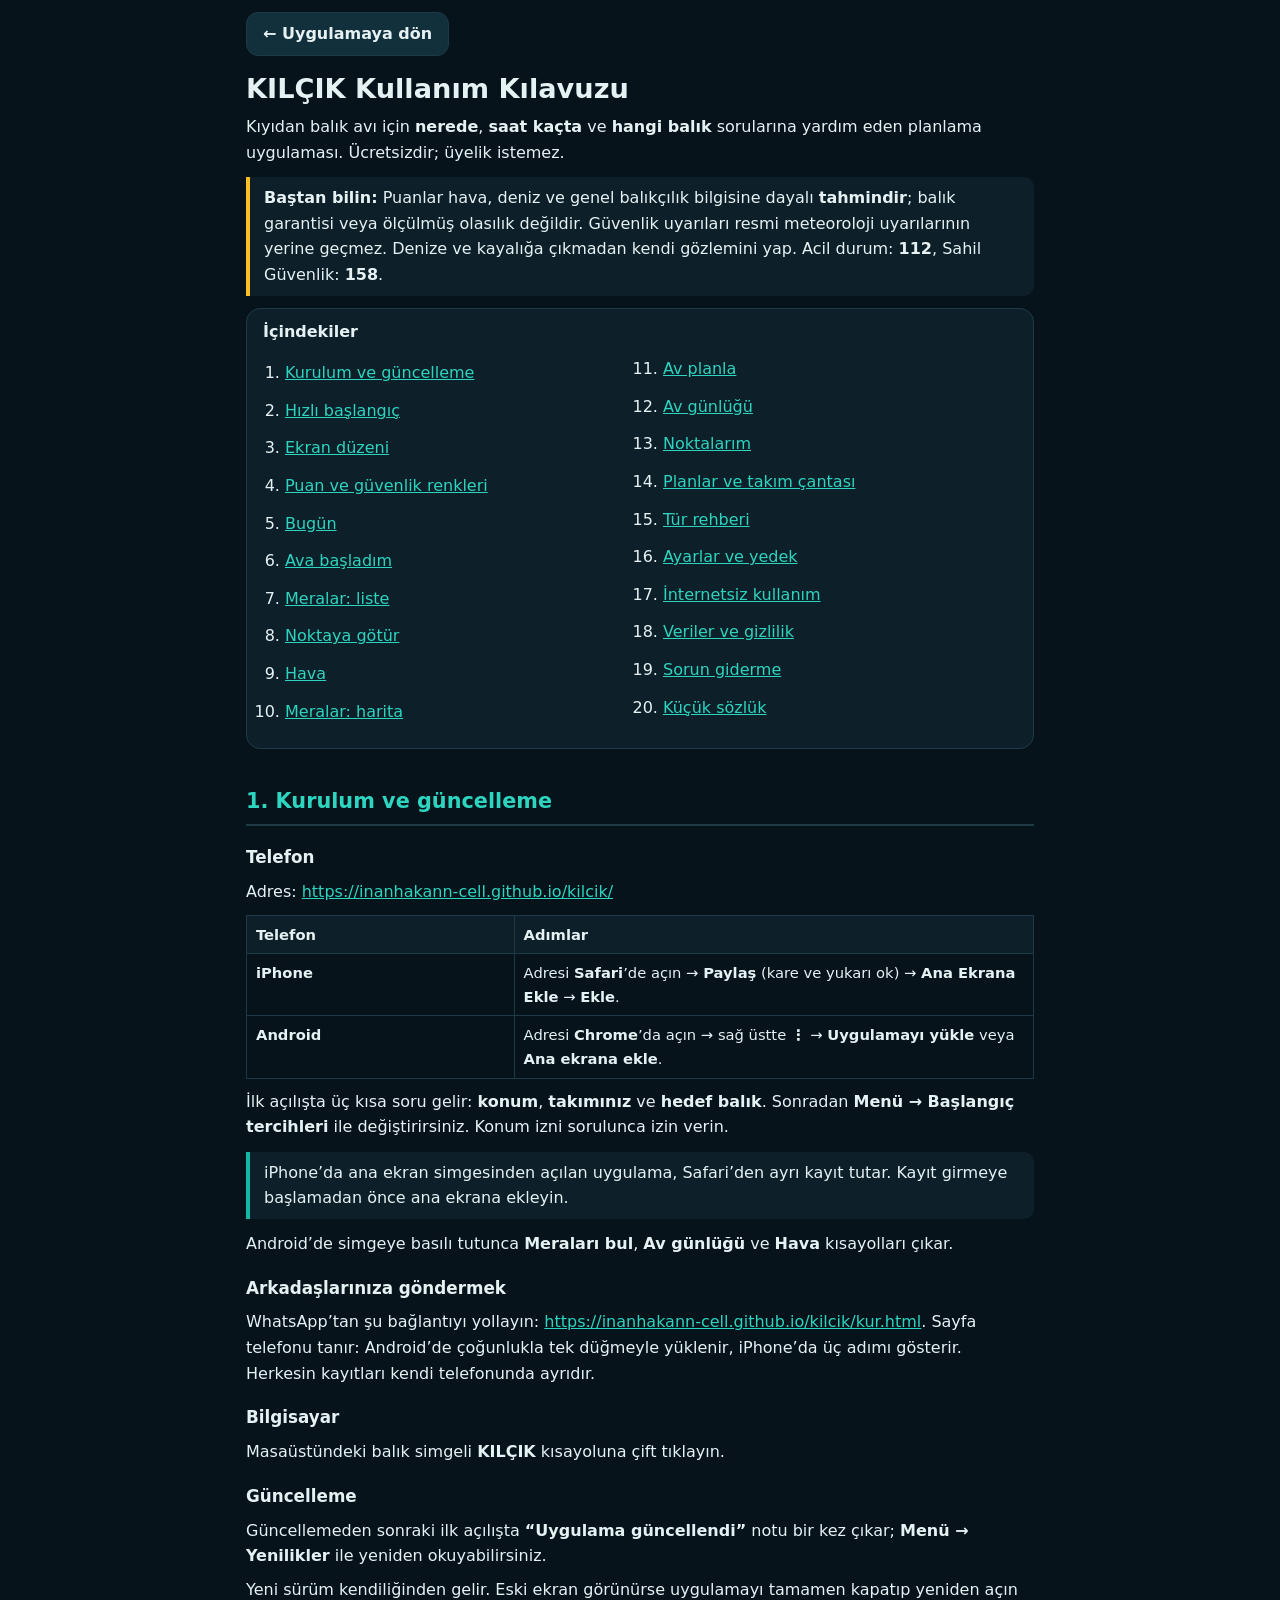
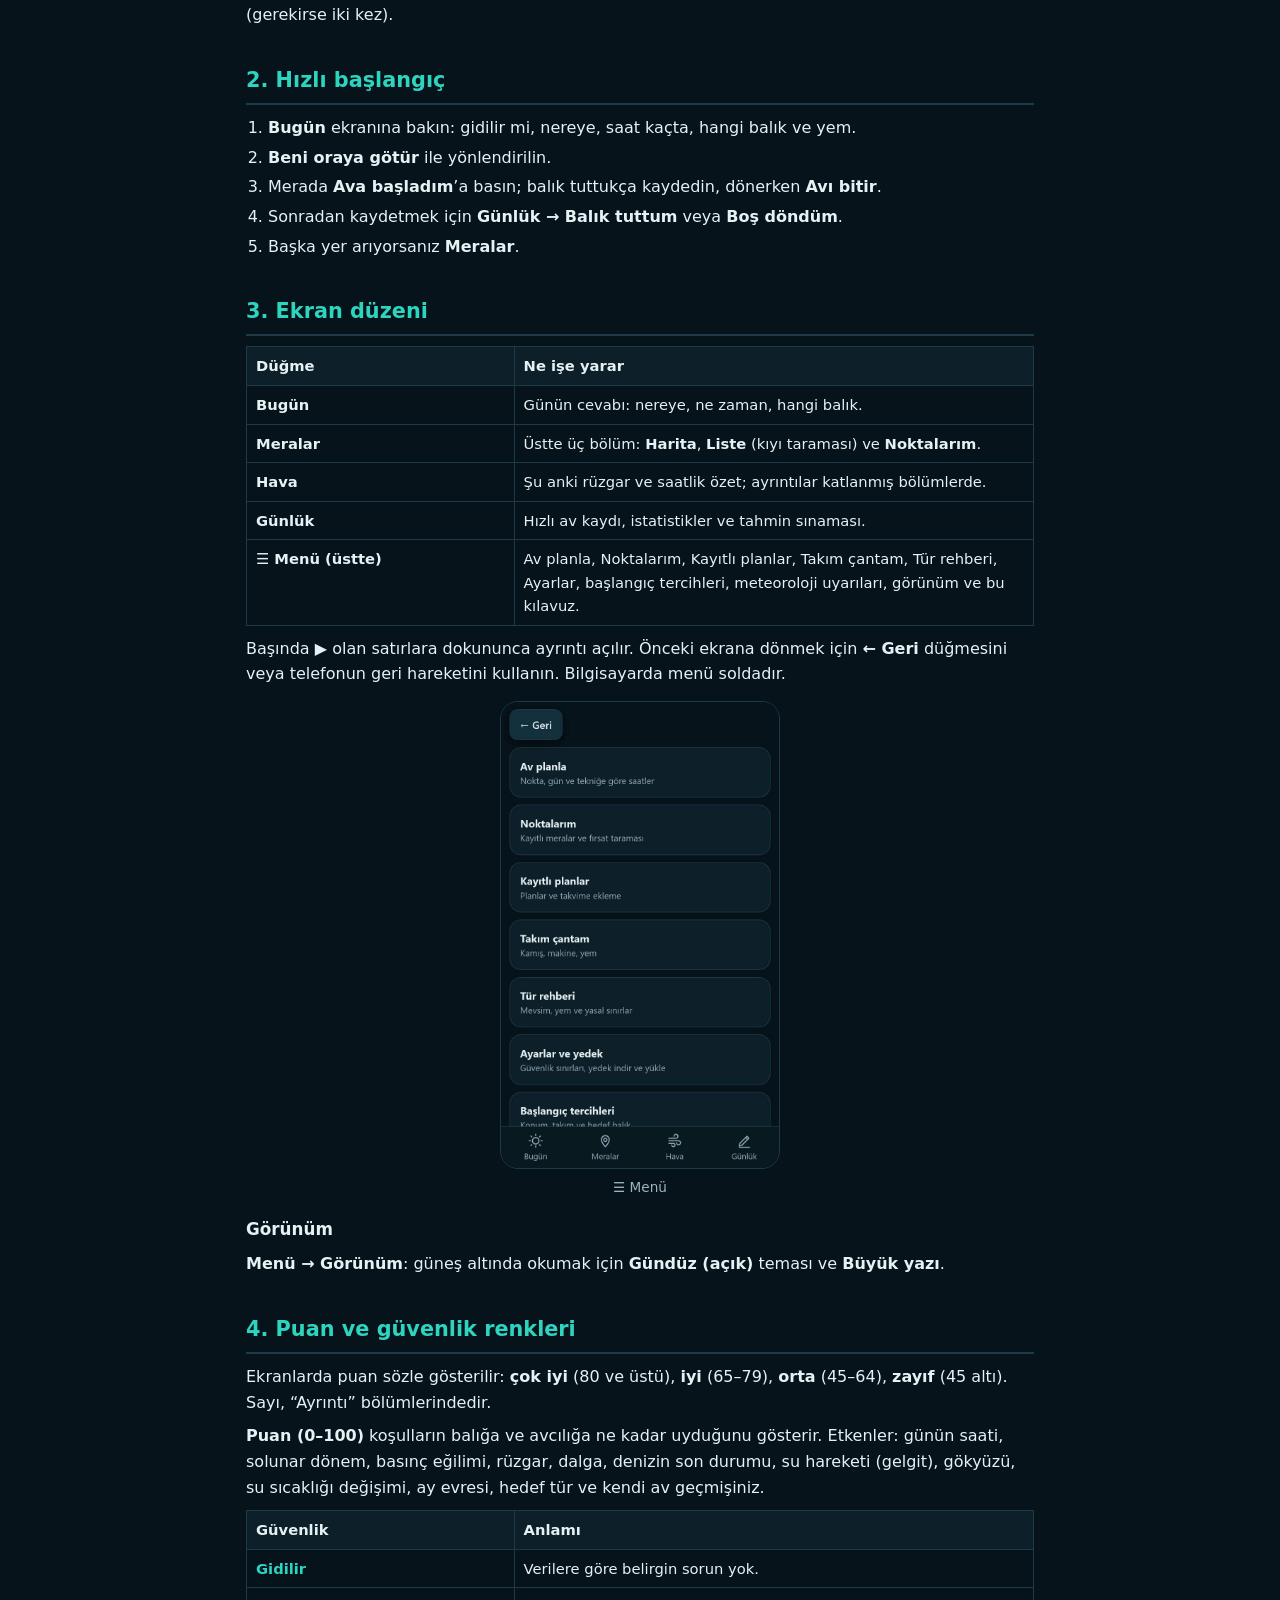
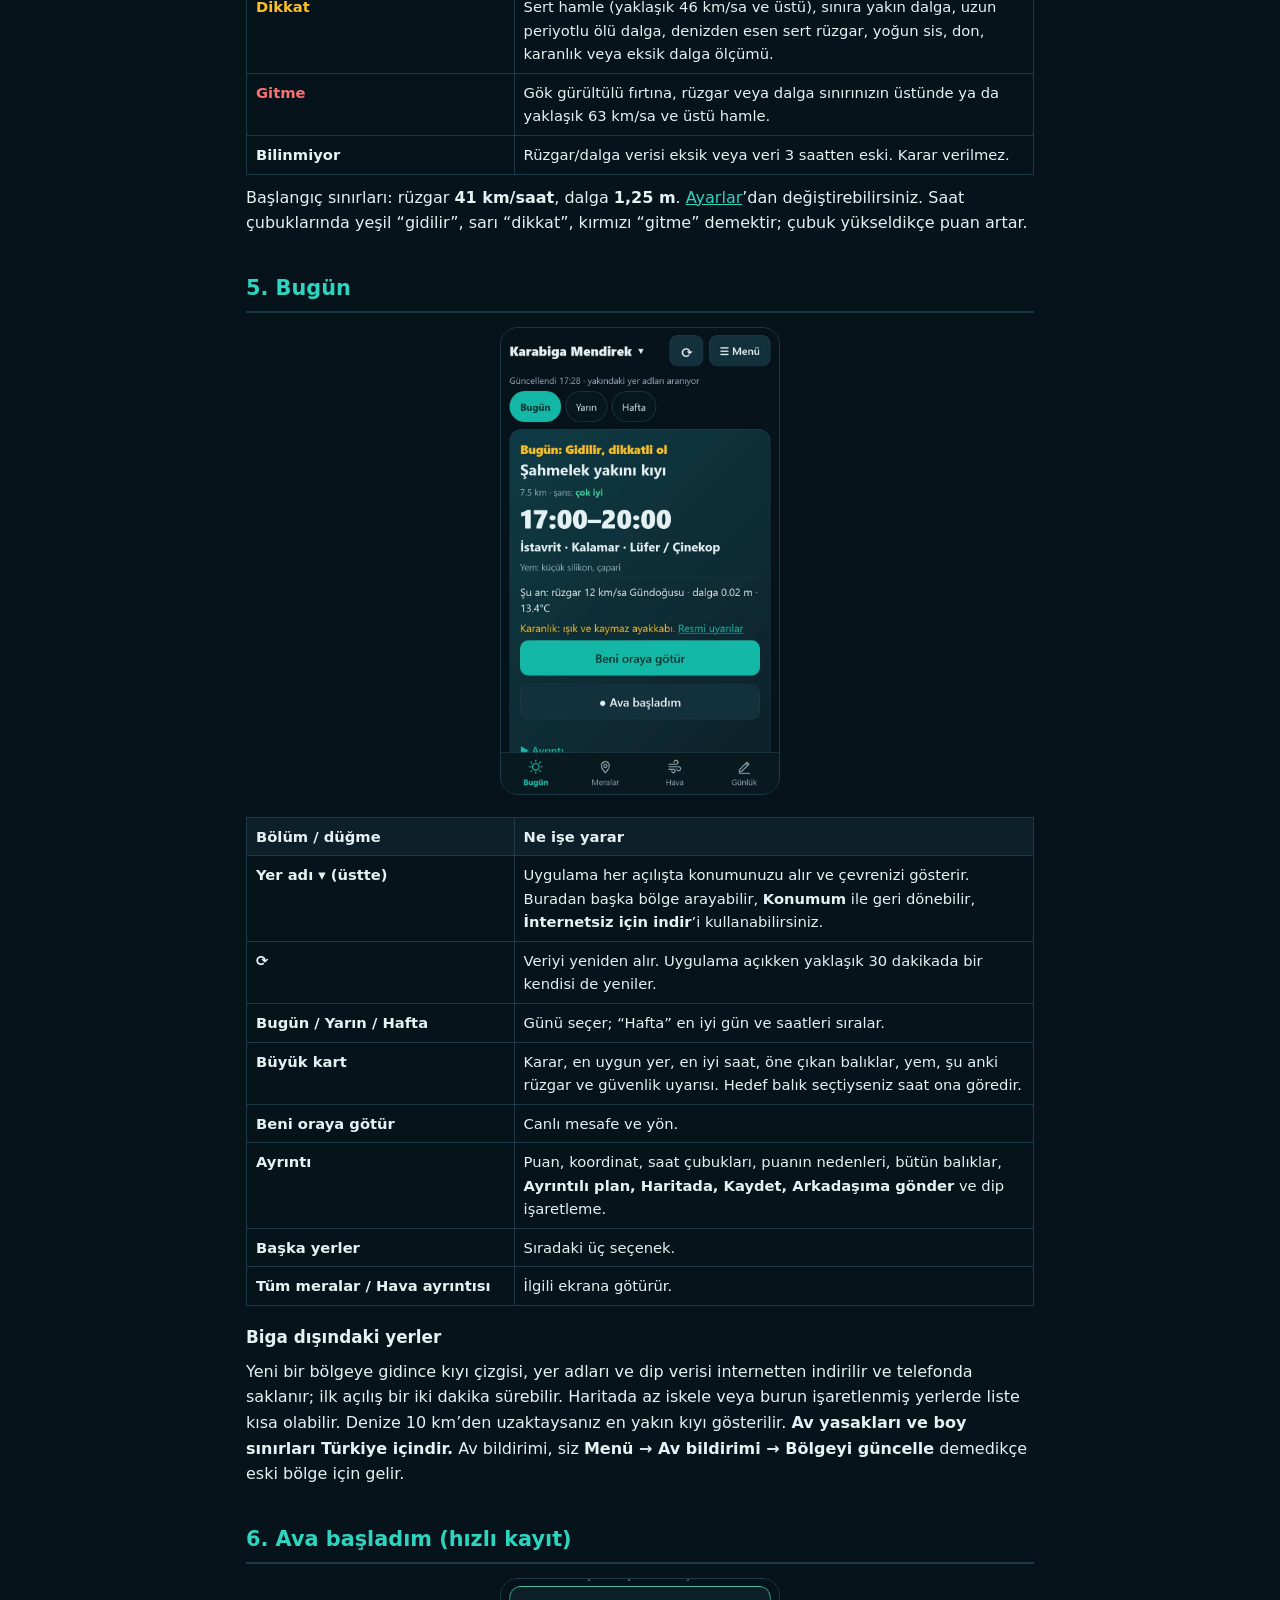
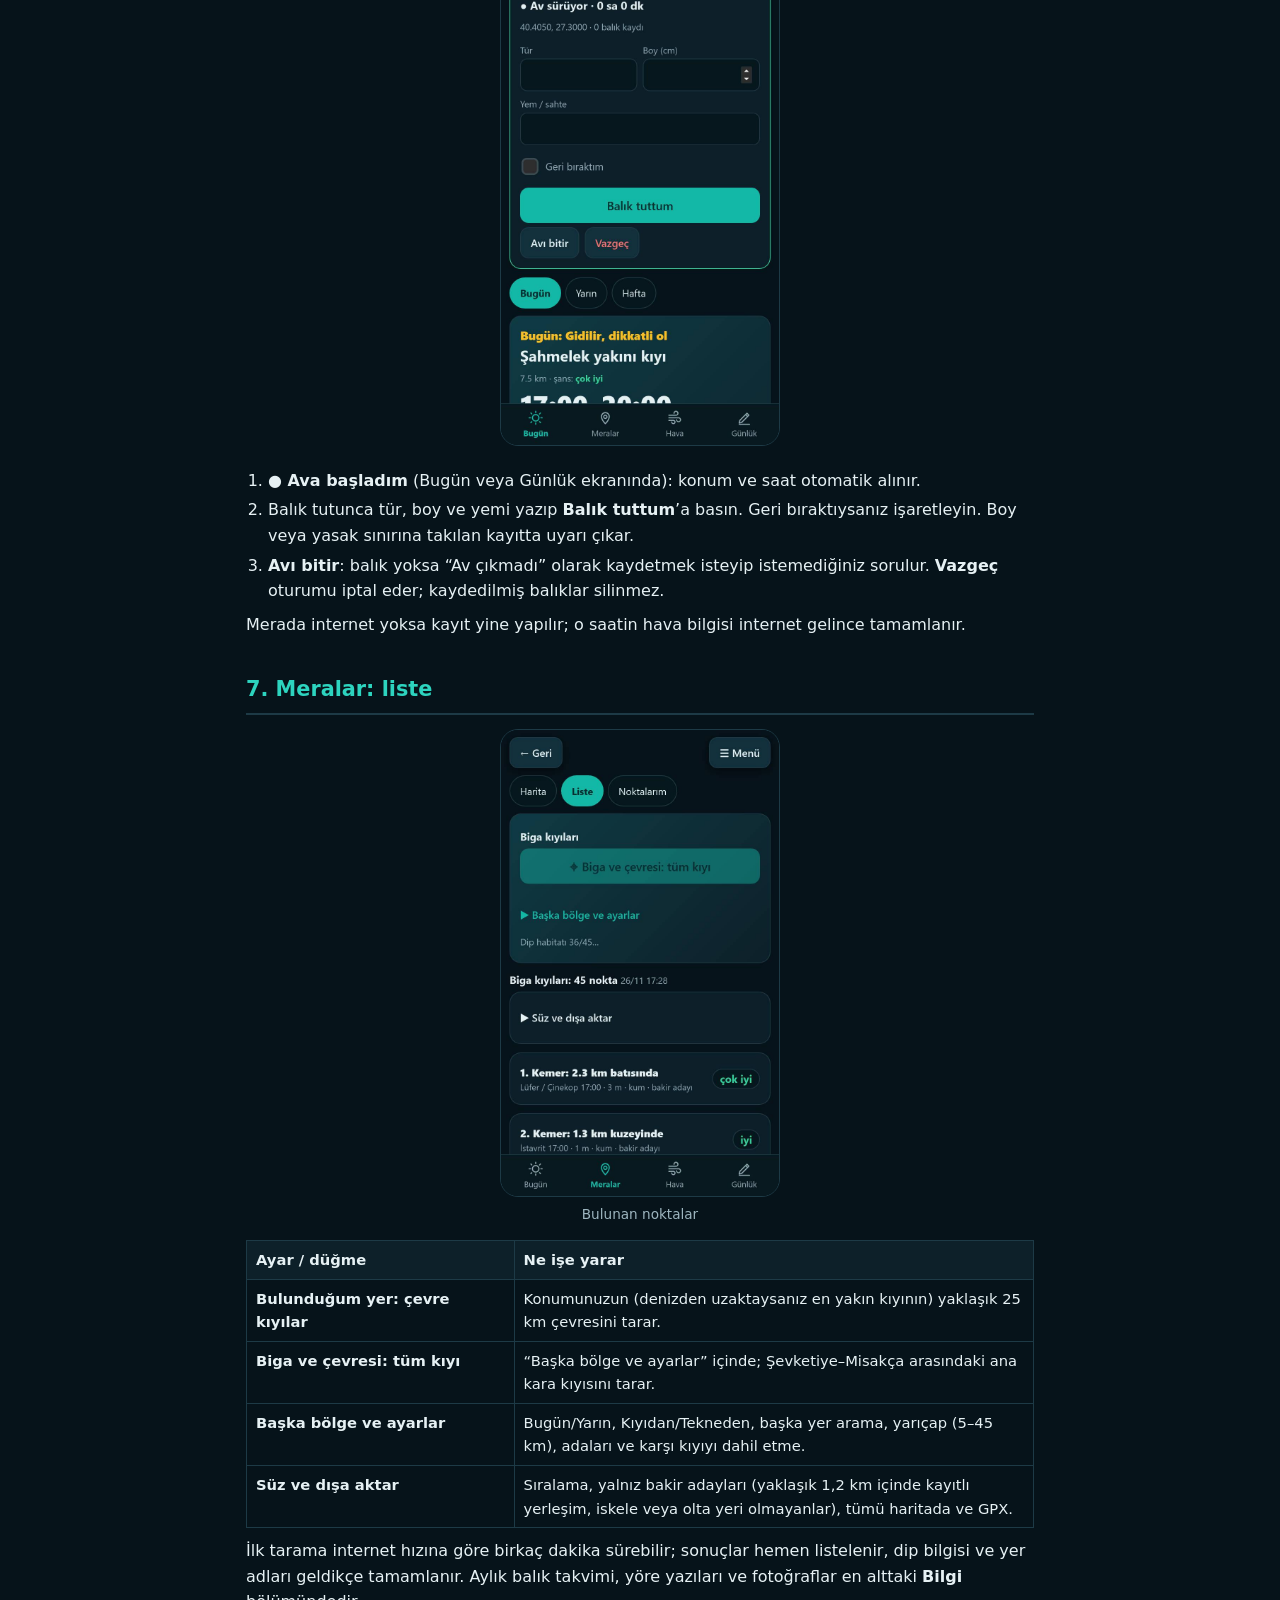
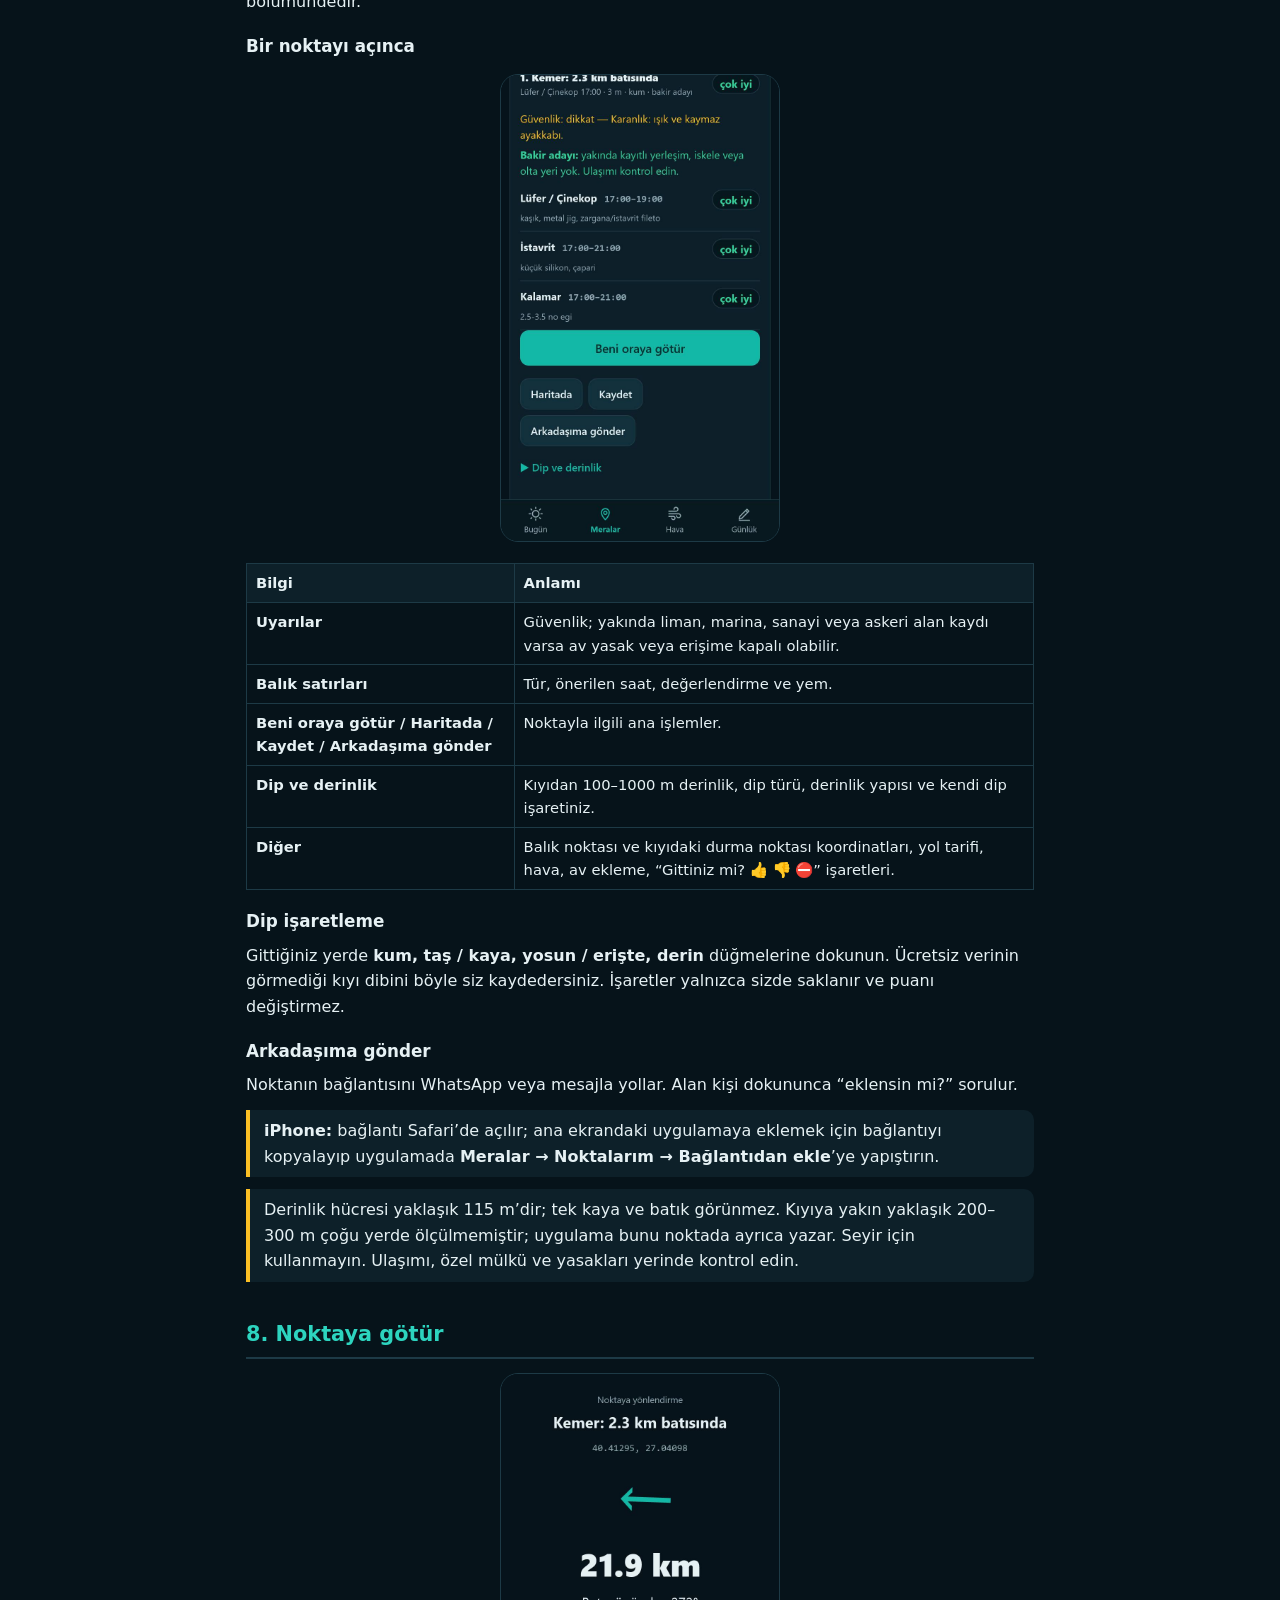
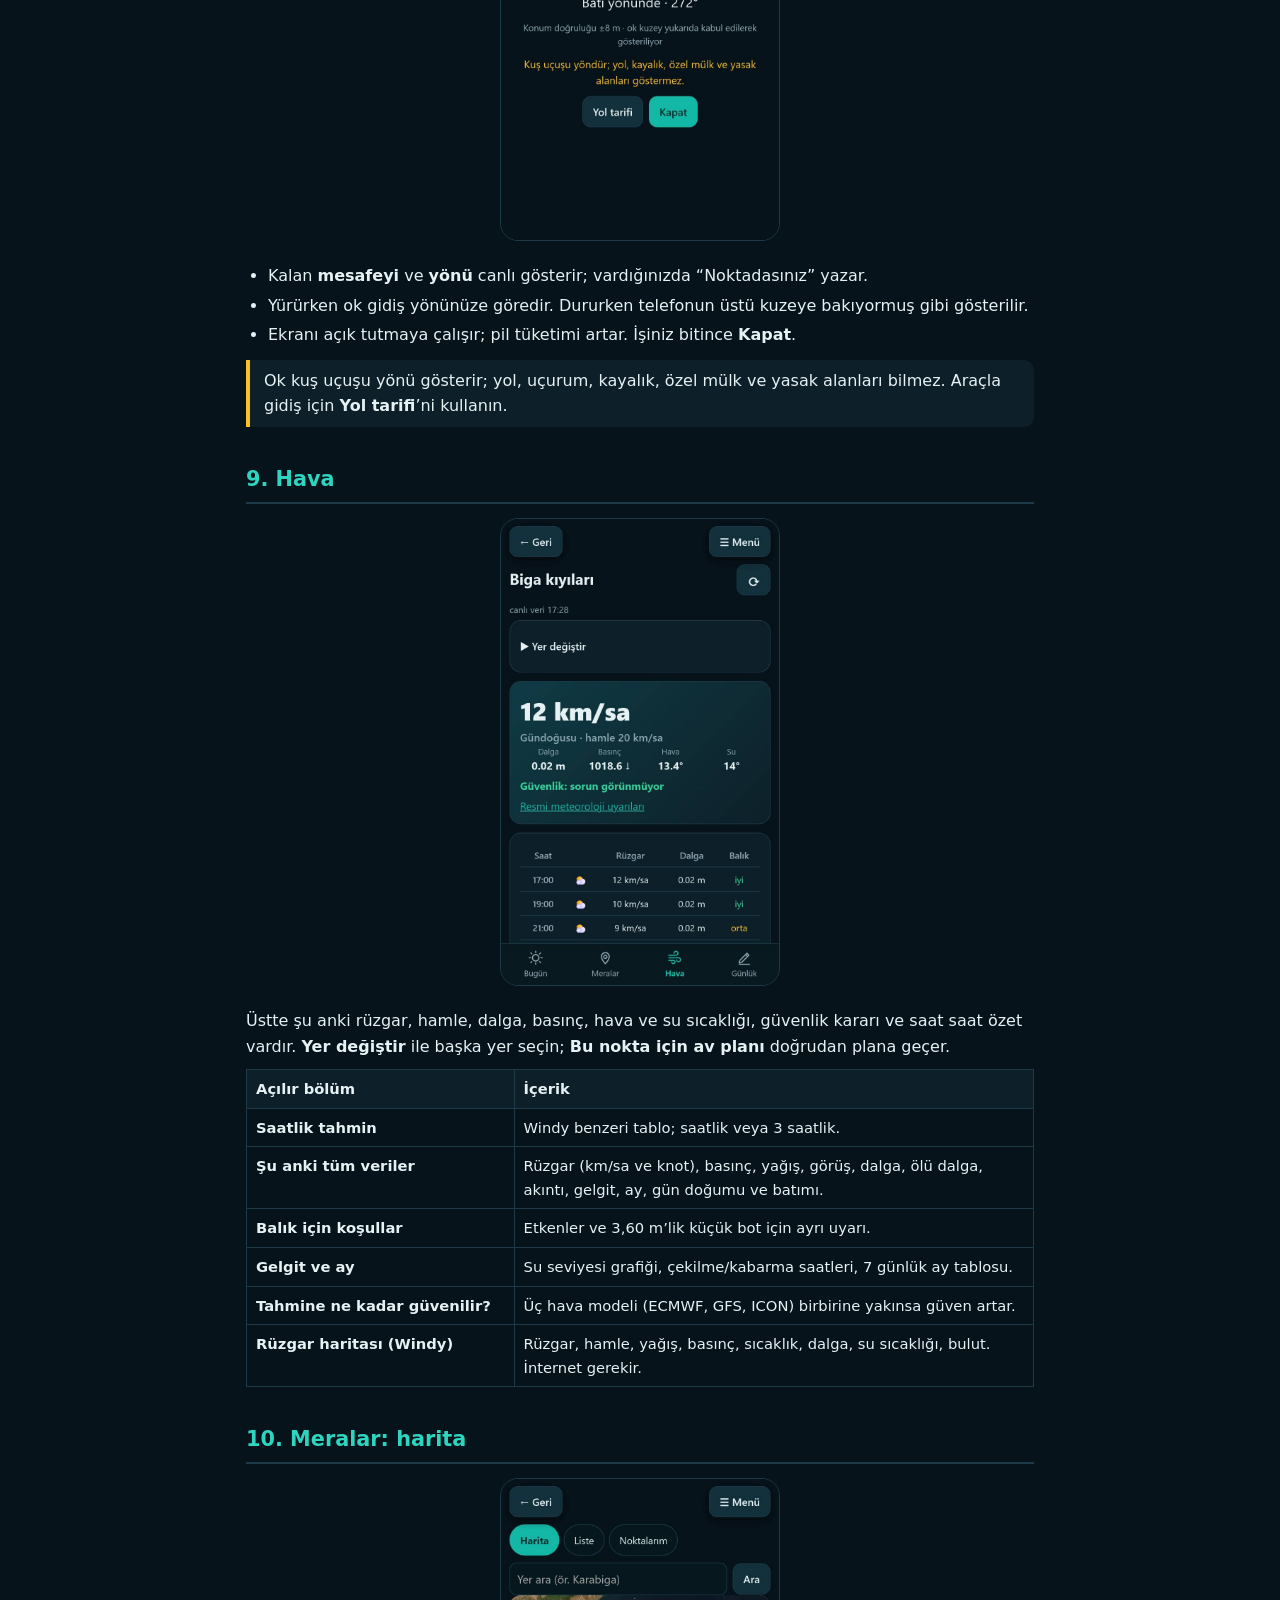
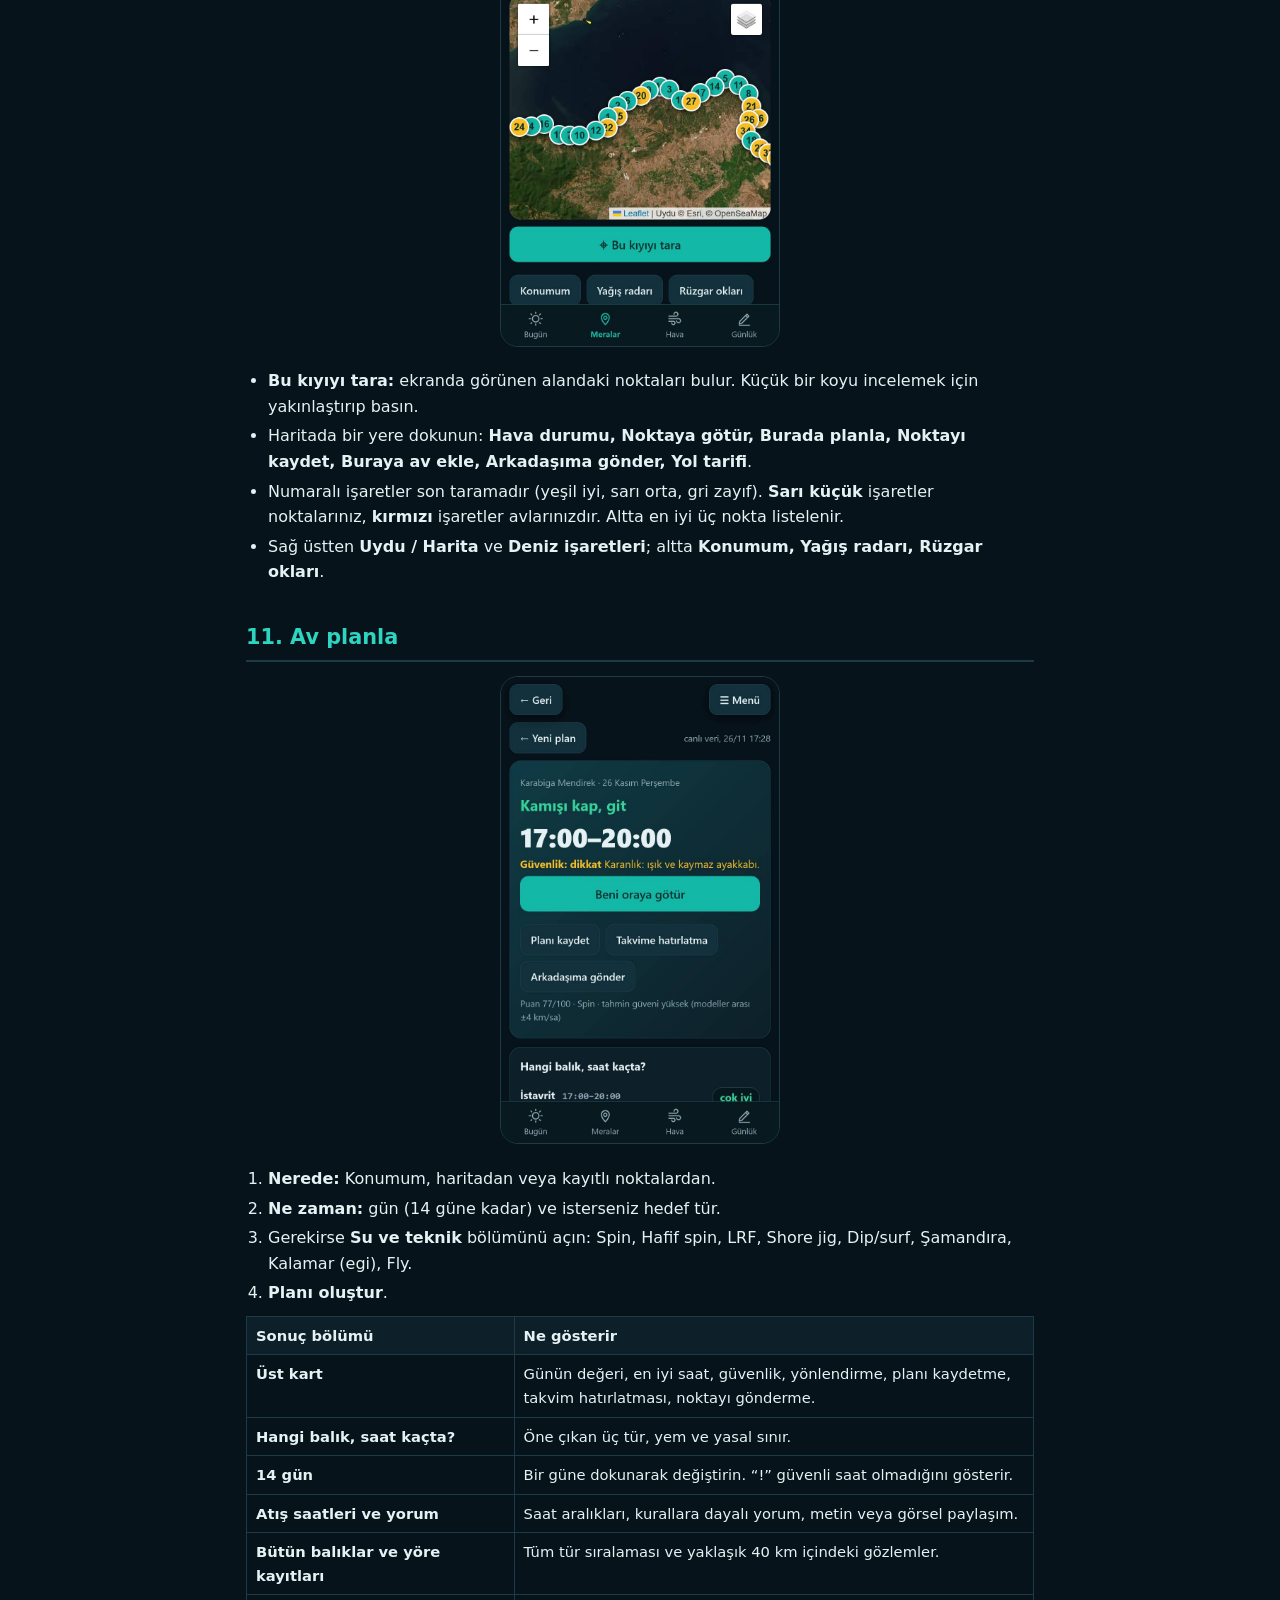
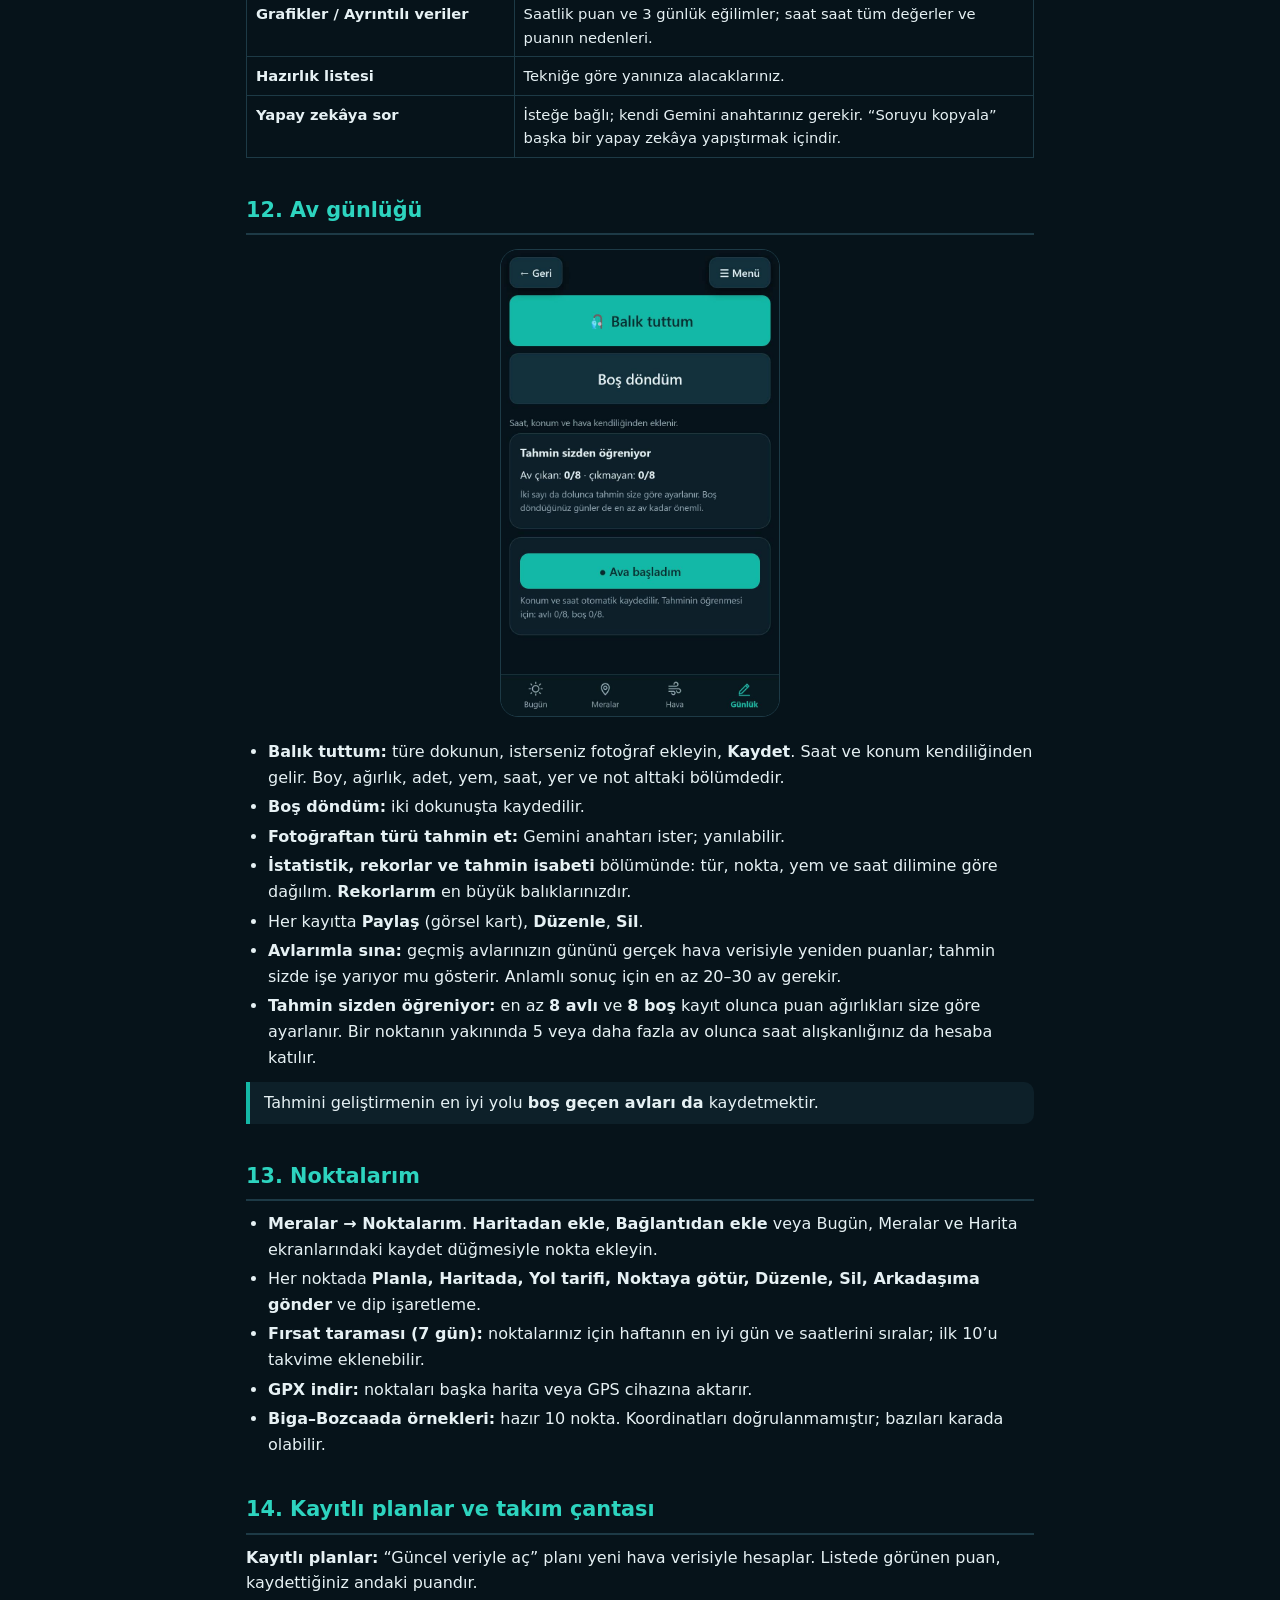
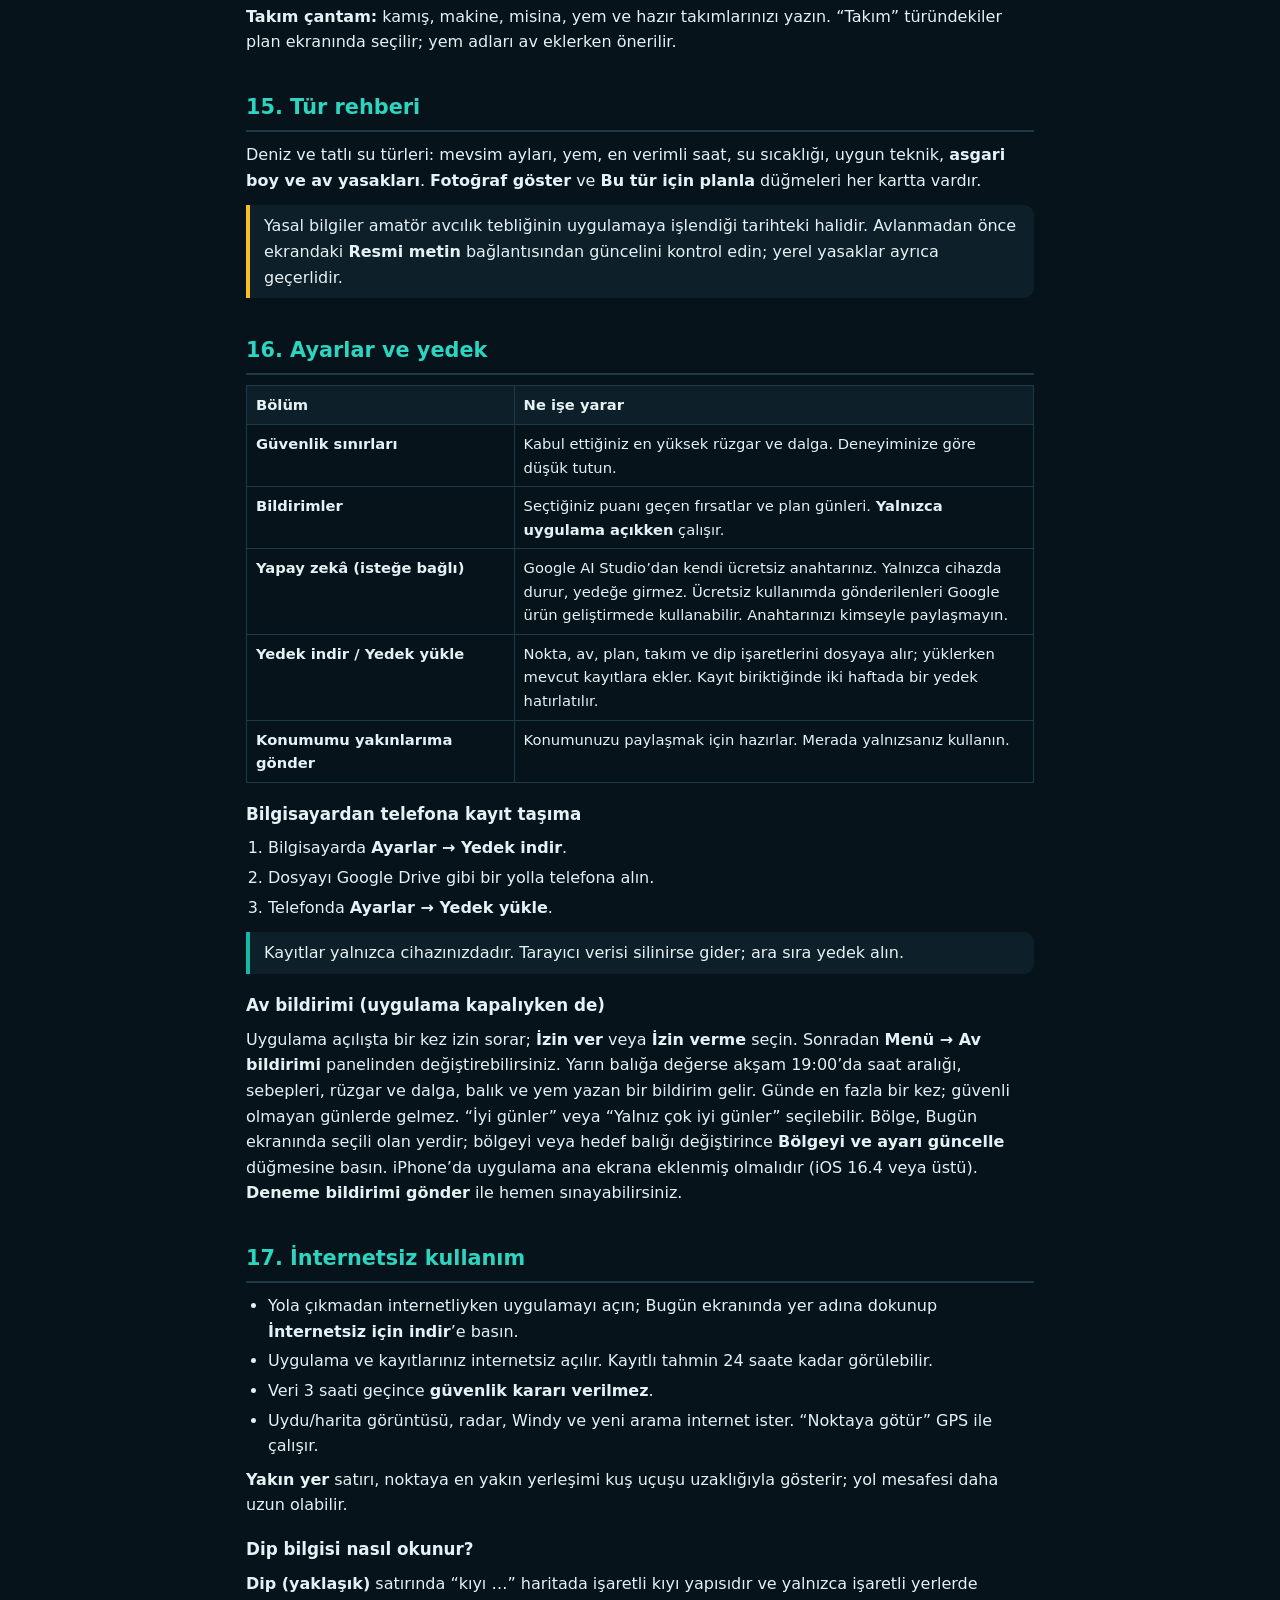
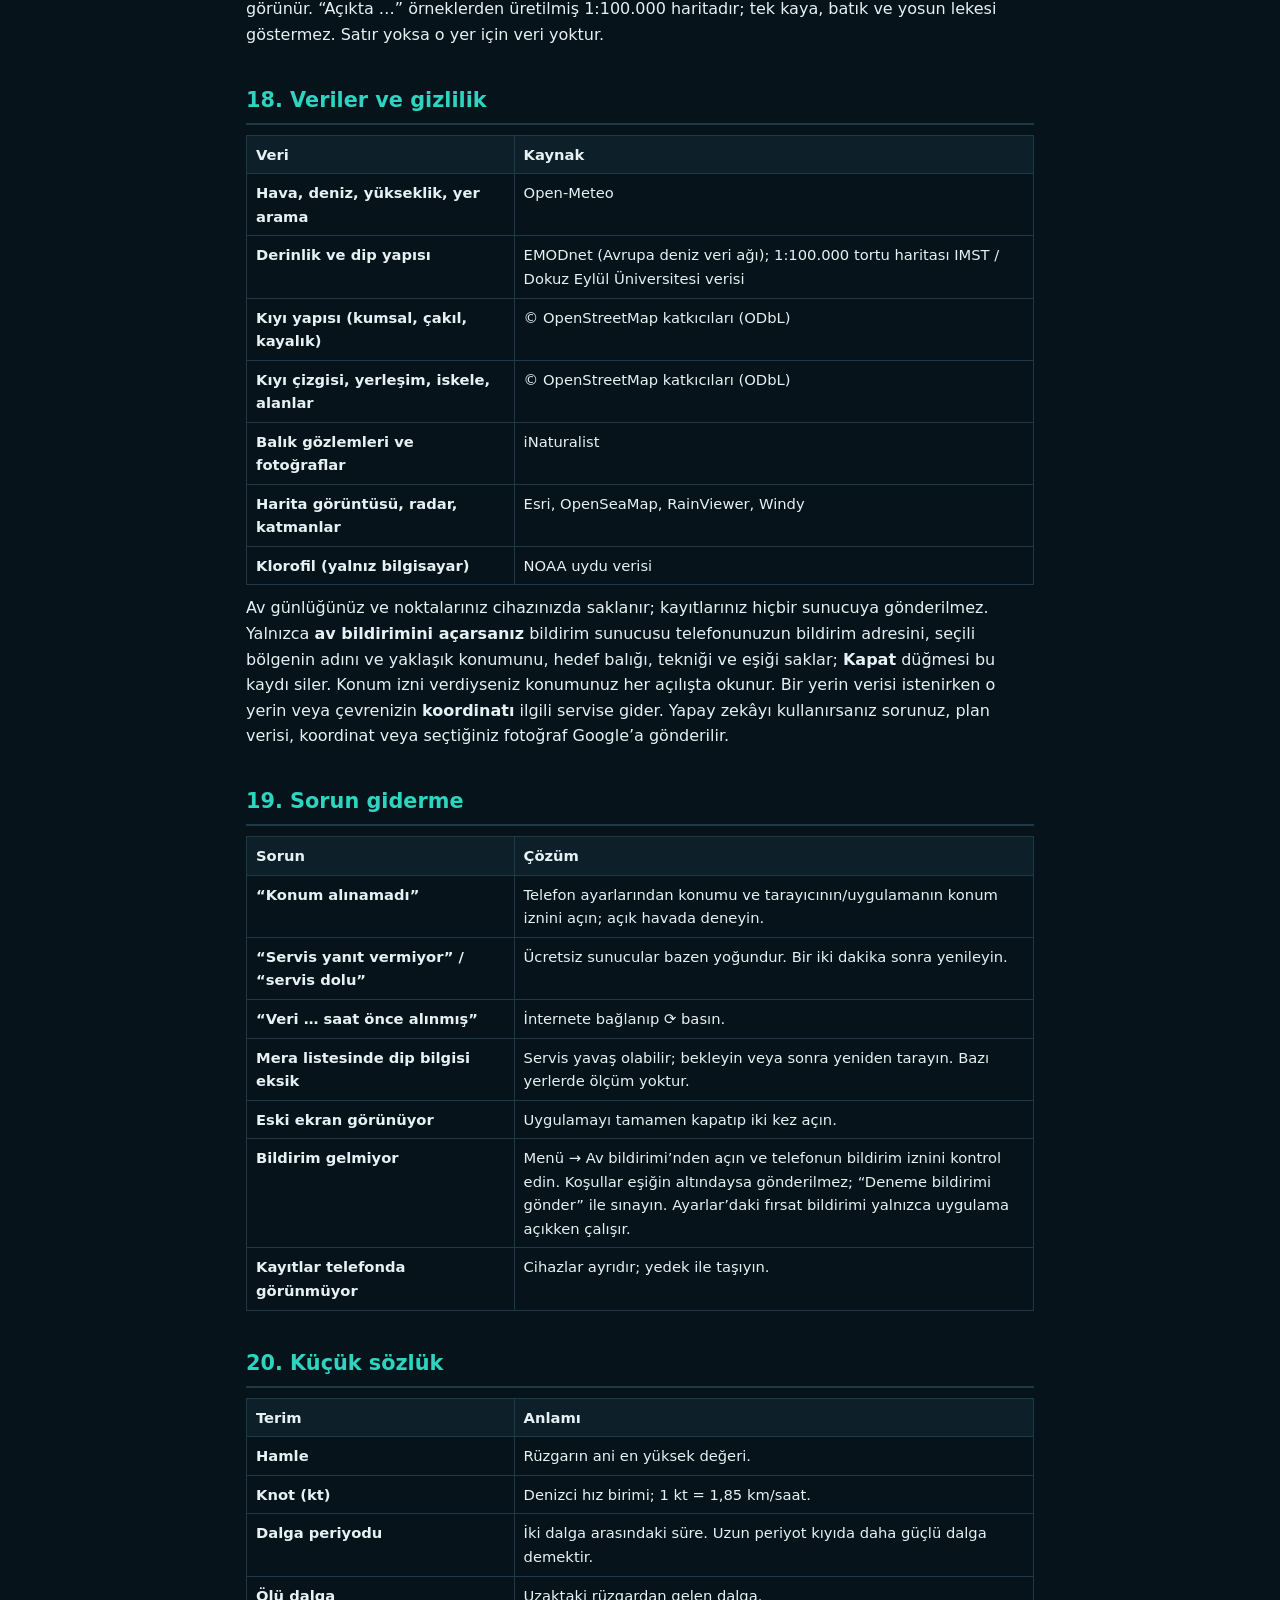
==== kilavuz.html @ 352c1552 "Yayin guncellemesi" ====
<!DOCTYPE html>
<html lang="tr">
<head>
<meta charset="UTF-8">
<meta name="viewport" content="width=device-width, initial-scale=1, viewport-fit=cover">
<meta name="theme-color" content="#06131a">
<meta name="format-detection" content="telephone=no">
<title>KILÇIK Kullanım Kılavuzu</title>
<style>
:root{--bg:#06131a;--card:#0d2029;--line:#1d3a46;--text:#e6f1f4;--mute:#9db5bf;--accent:#14b8a6;--head:#2dd4bf}
*{box-sizing:border-box}
body{margin:0;background:var(--bg);color:var(--text);font:16px/1.6 system-ui,-apple-system,"Segoe UI",Roboto,sans-serif;overflow-wrap:break-word}
main{max-width:820px;margin:0 auto;padding:calc(12px + env(safe-area-inset-top)) 16px calc(40px + env(safe-area-inset-bottom))}
a{color:var(--head)}
h1{font-size:1.7rem;line-height:1.25;margin:16px 0 4px}h2{font-size:1.3rem;color:var(--head);border-bottom:2px solid var(--line);padding-bottom:6px;margin:36px 0 10px}h3{font-size:1.05rem;margin:18px 0 4px}
p{margin:8px 0}ul,ol{padding-left:22px;margin:8px 0}li{margin:4px 0}
.back{display:inline-flex;align-items:center;min-height:44px;padding:6px 16px;border-radius:12px;background:#12303b;border:1px solid var(--line);color:var(--text);text-decoration:none;font-weight:600}
nav.toc{background:var(--card);border:1px solid var(--line);border-radius:14px;padding:10px 16px}nav.toc ol{columns:2 220px;column-gap:24px}nav.toc a{display:inline-block;padding:4px 0}
table{width:100%;border-collapse:collapse;margin:10px 0;font-size:.92rem}th,td{border:1px solid var(--line);padding:7px 9px;text-align:left;vertical-align:top}th{background:var(--card)}
td:first-child{font-weight:600;width:34%}
.note{border-left:4px solid #fbbf24;background:var(--card);border-radius:0 10px 10px 0;padding:8px 14px;margin:12px 0}
.tip{border-left:4px solid var(--accent);background:var(--card);border-radius:0 10px 10px 0;padding:8px 14px;margin:12px 0}
figure{margin:14px auto;text-align:center}figure img{width:100%;max-width:280px;height:auto;border:1px solid var(--line);border-radius:18px}figcaption{color:var(--mute);font-size:.85rem}
.pair{display:flex;gap:14px;flex-wrap:wrap;justify-content:center}.pair figure{flex:0 1 280px;margin:8px 0}
.go{color:#2dd4bf;font-weight:700}.care{color:#fbbf24;font-weight:700}.stop{color:#f87171;font-weight:700}
@page{size:A4;margin:14mm 14mm 16mm}
@media print{
:root{--bg:#fff;--card:#f1f6f8;--line:#c9d8de;--text:#12252d;--mute:#4b636d;--head:#0f766e}
body{font-size:10.5pt;line-height:1.5;-webkit-print-color-adjust:exact;print-color-adjust:exact}
main{max-width:none;padding:0}.back{display:none}
h2{margin-top:20px}h2,h3{break-after:avoid}table tr,figure,.note,.tip,li{break-inside:avoid}
figure img{max-width:56mm}.pair figure{flex:0 1 56mm}
.go{color:#0f766e}.care{color:#b45309}.stop{color:#b91c1c}
}
</style>
</head>
<body>
<main>
<a class="back" href="./">← Uygulamaya dön</a>
<h1>KILÇIK Kullanım Kılavuzu</h1>
<p>Kıyıdan balık avı için <b>nerede</b>, <b>saat kaçta</b> ve <b>hangi balık</b> sorularına yardım eden planlama uygulaması. Ücretsizdir; üyelik istemez.</p>
<div class="note"><b>Baştan bilin:</b> Puanlar hava, deniz ve genel balıkçılık bilgisine dayalı <b>tahmindir</b>; balık garantisi veya ölçülmüş olasılık değildir. Güvenlik uyarıları resmi meteoroloji uyarılarının yerine geçmez. Denize ve kayalığa çıkmadan kendi gözlemini yap. Acil durum: <b>112</b>, Sahil Güvenlik: <b>158</b>.</div>

<nav class="toc" aria-label="İçindekiler"><b>İçindekiler</b><ol>
<li><a href="#kurulum">Kurulum ve güncelleme</a></li>
<li><a href="#hizli">Hızlı başlangıç</a></li>
<li><a href="#duzen">Ekran düzeni</a></li>
<li><a href="#puan">Puan ve güvenlik renkleri</a></li>
<li><a href="#bugun">Bugün</a></li>
<li><a href="#seans">Ava başladım</a></li>
<li><a href="#meralar">Meralar: liste</a></li>
<li><a href="#gotur">Noktaya götür</a></li>
<li><a href="#hava">Hava</a></li>
<li><a href="#harita">Meralar: harita</a></li>
<li><a href="#plan">Av planla</a></li>
<li><a href="#gunluk">Av günlüğü</a></li>
<li><a href="#noktalar">Noktalarım</a></li>
<li><a href="#planlar">Planlar ve takım çantası</a></li>
<li><a href="#turler">Tür rehberi</a></li>
<li><a href="#ayarlar">Ayarlar ve yedek</a></li>
<li><a href="#internetsiz">İnternetsiz kullanım</a></li>
<li><a href="#gizlilik">Veriler ve gizlilik</a></li>
<li><a href="#sorun">Sorun giderme</a></li>
<li><a href="#sozluk">Küçük sözlük</a></li>
</ol></nav>

<h2 id="kurulum">1. Kurulum ve güncelleme</h2>
<h3>Telefon</h3>
<p>Adres: <a href="https://inanhakann-cell.github.io/kilcik/">https://inanhakann-cell.github.io/kilcik/</a></p>
<table><tr><th>Telefon</th><th>Adımlar</th></tr>
<tr><td>iPhone</td><td>Adresi <b>Safari</b>’de açın → <b>Paylaş</b> (kare ve yukarı ok) → <b>Ana Ekrana Ekle</b> → <b>Ekle</b>.</td></tr>
<tr><td>Android</td><td>Adresi <b>Chrome</b>’da açın → sağ üstte <b>⋮</b> → <b>Uygulamayı yükle</b> veya <b>Ana ekrana ekle</b>.</td></tr></table>
<p>İlk açılışta üç kısa soru gelir: <b>konum</b>, <b>takımınız</b> ve <b>hedef balık</b>. Sonradan <b>Menü → Başlangıç tercihleri</b> ile değiştirirsiniz. Konum izni sorulunca izin verin.</p>
<div class="tip">iPhone’da ana ekran simgesinden açılan uygulama, Safari’den ayrı kayıt tutar. Kayıt girmeye başlamadan önce ana ekrana ekleyin.</div>
<p>Android’de simgeye basılı tutunca <b>Meraları bul</b>, <b>Av günlüğü</b> ve <b>Hava</b> kısayolları çıkar.</p>
<h3>Arkadaşlarınıza göndermek</h3>
<p>WhatsApp’tan şu bağlantıyı yollayın: <a href="https://inanhakann-cell.github.io/kilcik/kur.html">https://inanhakann-cell.github.io/kilcik/kur.html</a>. Sayfa telefonu tanır: Android’de çoğunlukla tek düğmeyle yüklenir, iPhone’da üç adımı gösterir. Herkesin kayıtları kendi telefonunda ayrıdır.</p>
<h3>Bilgisayar</h3>
<p>Masaüstündeki balık simgeli <b>KILÇIK</b> kısayoluna çift tıklayın.</p>
<h3>Güncelleme</h3>
<p>Güncellemeden sonraki ilk açılışta <b>“Uygulama güncellendi”</b> notu bir kez çıkar; <b>Menü → Yenilikler</b> ile yeniden okuyabilirsiniz.</p>
<p>Yeni sürüm kendiliğinden gelir. Eski ekran görünürse uygulamayı tamamen kapatıp yeniden açın (gerekirse iki kez).</p>

<h2 id="hizli">2. Hızlı başlangıç</h2>
<ol>
<li><b>Bugün</b> ekranına bakın: gidilir mi, nereye, saat kaçta, hangi balık ve yem.</li>
<li><b>Beni oraya götür</b> ile yönlendirilin.</li>
<li>Merada <b>Ava başladım</b>’a basın; balık tuttukça kaydedin, dönerken <b>Avı bitir</b>.</li>
<li>Sonradan kaydetmek için <b>Günlük → Balık tuttum</b> veya <b>Boş döndüm</b>.</li>
<li>Başka yer arıyorsanız <b>Meralar</b>.</li>
</ol>

<h2 id="duzen">3. Ekran düzeni</h2>
<table><tr><th>Düğme</th><th>Ne işe yarar</th></tr>
<tr><td>Bugün</td><td>Günün cevabı: nereye, ne zaman, hangi balık.</td></tr>
<tr><td>Meralar</td><td>Üstte üç bölüm: <b>Harita</b>, <b>Liste</b> (kıyı taraması) ve <b>Noktalarım</b>.</td></tr>
<tr><td>Hava</td><td>Şu anki rüzgar ve saatlik özet; ayrıntılar katlanmış bölümlerde.</td></tr>
<tr><td>Günlük</td><td>Hızlı av kaydı, istatistikler ve tahmin sınaması.</td></tr>
<tr><td>☰ Menü (üstte)</td><td>Av planla, Noktalarım, Kayıtlı planlar, Takım çantam, Tür rehberi, Ayarlar, başlangıç tercihleri, meteoroloji uyarıları, görünüm ve bu kılavuz.</td></tr></table>
<p>Başında ▶ olan satırlara dokununca ayrıntı açılır. Önceki ekrana dönmek için <b>← Geri</b> düğmesini veya telefonun geri hareketini kullanın. Bilgisayarda menü soldadır.</p>
<figure><img src="kilavuz/daha.jpg" alt="Menü"><figcaption>☰ Menü</figcaption></figure>
<h3>Görünüm</h3>
<p><b>Menü → Görünüm</b>: güneş altında okumak için <b>Gündüz (açık)</b> teması ve <b>Büyük yazı</b>.</p>

<h2 id="puan">4. Puan ve güvenlik renkleri</h2>
<p>Ekranlarda puan sözle gösterilir: <b>çok iyi</b> (80 ve üstü), <b>iyi</b> (65–79), <b>orta</b> (45–64), <b>zayıf</b> (45 altı). Sayı, “Ayrıntı” bölümlerindedir.</p>
<p><b>Puan (0–100)</b> koşulların balığa ve avcılığa ne kadar uyduğunu gösterir. Etkenler: günün saati, solunar dönem, basınç eğilimi, rüzgar, dalga, denizin son durumu, su hareketi (gelgit), gökyüzü, su sıcaklığı değişimi, ay evresi, hedef tür ve kendi av geçmişiniz.</p>
<table><tr><th>Güvenlik</th><th>Anlamı</th></tr>
<tr><td><span class="go">Gidilir</span></td><td>Verilere göre belirgin sorun yok.</td></tr>
<tr><td><span class="care">Dikkat</span></td><td>Sert hamle (yaklaşık 46 km/sa ve üstü), sınıra yakın dalga, uzun periyotlu ölü dalga, denizden esen sert rüzgar, yoğun sis, don, karanlık veya eksik dalga ölçümü.</td></tr>
<tr><td><span class="stop">Gitme</span></td><td>Gök gürültülü fırtına, rüzgar veya dalga sınırınızın üstünde ya da yaklaşık 63 km/sa ve üstü hamle.</td></tr>
<tr><td>Bilinmiyor</td><td>Rüzgar/dalga verisi eksik veya veri 3 saatten eski. Karar verilmez.</td></tr></table>
<p>Başlangıç sınırları: rüzgar <b>41 km/saat</b>, dalga <b>1,25 m</b>. <a href="#ayarlar">Ayarlar</a>’dan değiştirebilirsiniz. Saat çubuklarında yeşil “gidilir”, sarı “dikkat”, kırmızı “gitme” demektir; çubuk yükseldikçe puan artar.</p>

<h2 id="bugun">5. Bugün</h2>
<figure><img src="kilavuz/bugun.jpg" alt="Bugün ekranı"></figure>
<table><tr><th>Bölüm / düğme</th><th>Ne işe yarar</th></tr>
<tr><td>Yer adı ▾ (üstte)</td><td>Uygulama her açılışta konumunuzu alır ve çevrenizi gösterir. Buradan başka bölge arayabilir, <b>Konumum</b> ile geri dönebilir, <b>İnternetsiz için indir</b>’i kullanabilirsiniz.</td></tr>
<tr><td>⟳</td><td>Veriyi yeniden alır. Uygulama açıkken yaklaşık 30 dakikada bir kendisi de yeniler.</td></tr>
<tr><td>Bugün / Yarın / Hafta</td><td>Günü seçer; “Hafta” en iyi gün ve saatleri sıralar.</td></tr>
<tr><td>Büyük kart</td><td>Karar, en uygun yer, en iyi saat, öne çıkan balıklar, yem, şu anki rüzgar ve güvenlik uyarısı. Hedef balık seçtiyseniz saat ona göredir.</td></tr>
<tr><td>Beni oraya götür</td><td>Canlı mesafe ve yön.</td></tr>
<tr><td>Ayrıntı</td><td>Puan, koordinat, saat çubukları, puanın nedenleri, bütün balıklar, <b>Ayrıntılı plan, Haritada, Kaydet, Arkadaşıma gönder</b> ve dip işaretleme.</td></tr>
<tr><td>Başka yerler</td><td>Sıradaki üç seçenek.</td></tr>
<tr><td>Tüm meralar / Hava ayrıntısı</td><td>İlgili ekrana götürür.</td></tr></table>

<h3>Biga dışındaki yerler</h3>
<p>Yeni bir bölgeye gidince kıyı çizgisi, yer adları ve dip verisi internetten indirilir ve telefonda saklanır; ilk açılış bir iki dakika sürebilir. Haritada az iskele veya burun işaretlenmiş yerlerde liste kısa olabilir. Denize 10 km’den uzaktaysanız en yakın kıyı gösterilir. <b>Av yasakları ve boy sınırları Türkiye içindir.</b> Av bildirimi, siz <b>Menü → Av bildirimi → Bölgeyi güncelle</b> demedikçe eski bölge için gelir.</p>

<h2 id="seans">6. Ava başladım (hızlı kayıt)</h2>
<figure><img src="kilavuz/seans.jpg" alt="Av sürerken balık kayıt formu"></figure>
<ol>
<li><b>● Ava başladım</b> (Bugün veya Günlük ekranında): konum ve saat otomatik alınır.</li>
<li>Balık tutunca tür, boy ve yemi yazıp <b>Balık tuttum</b>’a basın. Geri bıraktıysanız işaretleyin. Boy veya yasak sınırına takılan kayıtta uyarı çıkar.</li>
<li><b>Avı bitir</b>: balık yoksa “Av çıkmadı” olarak kaydetmek isteyip istemediğiniz sorulur. <b>Vazgeç</b> oturumu iptal eder; kaydedilmiş balıklar silinmez.</li>
</ol>
<p>Merada internet yoksa kayıt yine yapılır; o saatin hava bilgisi internet gelince tamamlanır.</p>

<h2 id="meralar">7. Meralar: liste</h2>
<figure><img src="kilavuz/liste.jpg" alt="Bulunan mera listesi"><figcaption>Bulunan noktalar</figcaption></figure>
<table><tr><th>Ayar / düğme</th><th>Ne işe yarar</th></tr>
<tr><td>Bulunduğum yer: çevre kıyılar</td><td>Konumunuzun (denizden uzaktaysanız en yakın kıyının) yaklaşık 25 km çevresini tarar.</td></tr>
<tr><td>Biga ve çevresi: tüm kıyı</td><td>“Başka bölge ve ayarlar” içinde; Şevketiye–Misakça arasındaki ana kara kıyısını tarar.</td></tr>
<tr><td>Başka bölge ve ayarlar</td><td>Bugün/Yarın, Kıyıdan/Tekneden, başka yer arama, yarıçap (5–45 km), adaları ve karşı kıyıyı dahil etme.</td></tr>
<tr><td>Süz ve dışa aktar</td><td>Sıralama, yalnız bakir adayları (yaklaşık 1,2 km içinde kayıtlı yerleşim, iskele veya olta yeri olmayanlar), tümü haritada ve GPX.</td></tr></table>
<p>İlk tarama internet hızına göre birkaç dakika sürebilir; sonuçlar hemen listelenir, dip bilgisi ve yer adları geldikçe tamamlanır. Aylık balık takvimi, yöre yazıları ve fotoğraflar en alttaki <b>Bilgi</b> bölümündedir.</p>
<h3>Bir noktayı açınca</h3>
<figure><img src="kilavuz/mera.jpg" alt="Mera ayrıntısı"></figure>
<table><tr><th>Bilgi</th><th>Anlamı</th></tr>
<tr><td>Uyarılar</td><td>Güvenlik; yakında liman, marina, sanayi veya askeri alan kaydı varsa av yasak veya erişime kapalı olabilir.</td></tr>
<tr><td>Balık satırları</td><td>Tür, önerilen saat, değerlendirme ve yem.</td></tr>
<tr><td>Beni oraya götür / Haritada / Kaydet / Arkadaşıma gönder</td><td>Noktayla ilgili ana işlemler.</td></tr>
<tr><td>Dip ve derinlik</td><td>Kıyıdan 100–1000 m derinlik, dip türü, derinlik yapısı ve kendi dip işaretiniz.</td></tr>
<tr><td>Diğer</td><td>Balık noktası ve kıyıdaki durma noktası koordinatları, yol tarifi, hava, av ekleme, “Gittiniz mi? 👍 👎 ⛔” işaretleri.</td></tr></table>
<h3>Dip işaretleme</h3>
<p>Gittiğiniz yerde <b>kum, taş / kaya, yosun / erişte, derin</b> düğmelerine dokunun. Ücretsiz verinin görmediği kıyı dibini böyle siz kaydedersiniz. İşaretler yalnızca sizde saklanır ve puanı değiştirmez.</p>
<h3>Arkadaşıma gönder</h3>
<p>Noktanın bağlantısını WhatsApp veya mesajla yollar. Alan kişi dokununca “eklensin mi?” sorulur.</p>
<div class="note"><b>iPhone:</b> bağlantı Safari’de açılır; ana ekrandaki uygulamaya eklemek için bağlantıyı kopyalayıp uygulamada <b>Meralar → Noktalarım → Bağlantıdan ekle</b>’ye yapıştırın.</div>
<div class="note">Derinlik hücresi yaklaşık 115 m’dir; tek kaya ve batık görünmez. Kıyıya yakın yaklaşık 200–300 m çoğu yerde ölçülmemiştir; uygulama bunu noktada ayrıca yazar. Seyir için kullanmayın. Ulaşımı, özel mülkü ve yasakları yerinde kontrol edin.</div>

<h2 id="gotur">8. Noktaya götür</h2>
<figure><img src="kilavuz/gotur.jpg" alt="Noktaya yönlendirme ekranı"></figure>
<ul>
<li>Kalan <b>mesafeyi</b> ve <b>yönü</b> canlı gösterir; vardığınızda “Noktadasınız” yazar.</li>
<li>Yürürken ok gidiş yönünüze göredir. Dururken telefonun üstü kuzeye bakıyormuş gibi gösterilir.</li>
<li>Ekranı açık tutmaya çalışır; pil tüketimi artar. İşiniz bitince <b>Kapat</b>.</li>
</ul>
<div class="note">Ok kuş uçuşu yönü gösterir; yol, uçurum, kayalık, özel mülk ve yasak alanları bilmez. Araçla gidiş için <b>Yol tarifi</b>’ni kullanın.</div>

<h2 id="hava">9. Hava</h2>
<figure><img src="kilavuz/hava.jpg" alt="Hava ekranı"></figure>
<p>Üstte şu anki rüzgar, hamle, dalga, basınç, hava ve su sıcaklığı, güvenlik kararı ve saat saat özet vardır. <b>Yer değiştir</b> ile başka yer seçin; <b>Bu nokta için av planı</b> doğrudan plana geçer.</p>
<table><tr><th>Açılır bölüm</th><th>İçerik</th></tr>
<tr><td>Saatlik tahmin</td><td>Windy benzeri tablo; saatlik veya 3 saatlik.</td></tr>
<tr><td>Şu anki tüm veriler</td><td>Rüzgar (km/sa ve knot), basınç, yağış, görüş, dalga, ölü dalga, akıntı, gelgit, ay, gün doğumu ve batımı.</td></tr>
<tr><td>Balık için koşullar</td><td>Etkenler ve 3,60 m’lik küçük bot için ayrı uyarı.</td></tr>
<tr><td>Gelgit ve ay</td><td>Su seviyesi grafiği, çekilme/kabarma saatleri, 7 günlük ay tablosu.</td></tr>
<tr><td>Tahmine ne kadar güvenilir?</td><td>Üç hava modeli (ECMWF, GFS, ICON) birbirine yakınsa güven artar.</td></tr>
<tr><td>Rüzgar haritası (Windy)</td><td>Rüzgar, hamle, yağış, basınç, sıcaklık, dalga, su sıcaklığı, bulut. İnternet gerekir.</td></tr></table>

<h2 id="harita">10. Meralar: harita</h2>
<figure><img src="kilavuz/harita.jpg" alt="Harita ekranı"></figure>
<ul>
<li><b>Bu kıyıyı tara:</b> ekranda görünen alandaki noktaları bulur. Küçük bir koyu incelemek için yakınlaştırıp basın.</li>
<li>Haritada bir yere dokunun: <b>Hava durumu, Noktaya götür, Burada planla, Noktayı kaydet, Buraya av ekle, Arkadaşıma gönder, Yol tarifi</b>.</li>
<li>Numaralı işaretler son taramadır (yeşil iyi, sarı orta, gri zayıf). <b>Sarı küçük</b> işaretler noktalarınız, <b>kırmızı</b> işaretler avlarınızdır. Altta en iyi üç nokta listelenir.</li>
<li>Sağ üstten <b>Uydu / Harita</b> ve <b>Deniz işaretleri</b>; altta <b>Konumum, Yağış radarı, Rüzgar okları</b>.</li>
</ul>

<h2 id="plan">11. Av planla</h2>
<figure><img src="kilavuz/plan.jpg" alt="Plan sonucu"></figure>
<ol>
<li><b>Nerede:</b> Konumum, haritadan veya kayıtlı noktalardan.</li>
<li><b>Ne zaman:</b> gün (14 güne kadar) ve isterseniz hedef tür.</li>
<li>Gerekirse <b>Su ve teknik</b> bölümünü açın: Spin, Hafif spin, LRF, Shore jig, Dip/surf, Şamandıra, Kalamar (egi), Fly.</li>
<li><b>Planı oluştur</b>.</li>
</ol>
<table><tr><th>Sonuç bölümü</th><th>Ne gösterir</th></tr>
<tr><td>Üst kart</td><td>Günün değeri, en iyi saat, güvenlik, yönlendirme, planı kaydetme, takvim hatırlatması, noktayı gönderme.</td></tr>
<tr><td>Hangi balık, saat kaçta?</td><td>Öne çıkan üç tür, yem ve yasal sınır.</td></tr>
<tr><td>14 gün</td><td>Bir güne dokunarak değiştirin. “!” güvenli saat olmadığını gösterir.</td></tr>
<tr><td>Atış saatleri ve yorum</td><td>Saat aralıkları, kurallara dayalı yorum, metin veya görsel paylaşım.</td></tr>
<tr><td>Bütün balıklar ve yöre kayıtları</td><td>Tüm tür sıralaması ve yaklaşık 40 km içindeki gözlemler.</td></tr>
<tr><td>Grafikler / Ayrıntılı veriler</td><td>Saatlik puan ve 3 günlük eğilimler; saat saat tüm değerler ve puanın nedenleri.</td></tr>
<tr><td>Hazırlık listesi</td><td>Tekniğe göre yanınıza alacaklarınız.</td></tr>
<tr><td>Yapay zekâya sor</td><td>İsteğe bağlı; kendi Gemini anahtarınız gerekir. “Soruyu kopyala” başka bir yapay zekâya yapıştırmak içindir.</td></tr></table>

<h2 id="gunluk">12. Av günlüğü</h2>
<figure><img src="kilavuz/gunluk.jpg" alt="Günlük ekranı"></figure>
<ul>
<li><b>Balık tuttum:</b> türe dokunun, isterseniz fotoğraf ekleyin, <b>Kaydet</b>. Saat ve konum kendiliğinden gelir. Boy, ağırlık, adet, yem, saat, yer ve not alttaki bölümdedir.</li>
<li><b>Boş döndüm:</b> iki dokunuşta kaydedilir.</li>
<li><b>Fotoğraftan türü tahmin et:</b> Gemini anahtarı ister; yanılabilir.</li>
<li><b>İstatistik, rekorlar ve tahmin isabeti</b> bölümünde: tür, nokta, yem ve saat dilimine göre dağılım. <b>Rekorlarım</b> en büyük balıklarınızdır.</li>
<li>Her kayıtta <b>Paylaş</b> (görsel kart), <b>Düzenle</b>, <b>Sil</b>.</li>
<li><b>Avlarımla sına:</b> geçmiş avlarınızın gününü gerçek hava verisiyle yeniden puanlar; tahmin sizde işe yarıyor mu gösterir. Anlamlı sonuç için en az 20–30 av gerekir.</li>
<li><b>Tahmin sizden öğreniyor:</b> en az <b>8 avlı</b> ve <b>8 boş</b> kayıt olunca puan ağırlıkları size göre ayarlanır. Bir noktanın yakınında 5 veya daha fazla av olunca saat alışkanlığınız da hesaba katılır.</li>
</ul>
<div class="tip">Tahmini geliştirmenin en iyi yolu <b>boş geçen avları da</b> kaydetmektir.</div>

<h2 id="noktalar">13. Noktalarım</h2>
<ul>
<li><b>Meralar → Noktalarım</b>. <b>Haritadan ekle</b>, <b>Bağlantıdan ekle</b> veya Bugün, Meralar ve Harita ekranlarındaki kaydet düğmesiyle nokta ekleyin.</li>
<li>Her noktada <b>Planla, Haritada, Yol tarifi, Noktaya götür, Düzenle, Sil, Arkadaşıma gönder</b> ve dip işaretleme.</li>
<li><b>Fırsat taraması (7 gün):</b> noktalarınız için haftanın en iyi gün ve saatlerini sıralar; ilk 10’u takvime eklenebilir.</li>
<li><b>GPX indir:</b> noktaları başka harita veya GPS cihazına aktarır.</li>
<li><b>Biga–Bozcaada örnekleri:</b> hazır 10 nokta. Koordinatları doğrulanmamıştır; bazıları karada olabilir.</li>
</ul>

<h2 id="planlar">14. Kayıtlı planlar ve takım çantası</h2>
<p><b>Kayıtlı planlar:</b> “Güncel veriyle aç” planı yeni hava verisiyle hesaplar. Listede görünen puan, kaydettiğiniz andaki puandır.</p>
<p><b>Takım çantam:</b> kamış, makine, misina, yem ve hazır takımlarınızı yazın. “Takım” türündekiler plan ekranında seçilir; yem adları av eklerken önerilir.</p>

<h2 id="turler">15. Tür rehberi</h2>
<p>Deniz ve tatlı su türleri: mevsim ayları, yem, en verimli saat, su sıcaklığı, uygun teknik, <b>asgari boy ve av yasakları</b>. <b>Fotoğraf göster</b> ve <b>Bu tür için planla</b> düğmeleri her kartta vardır.</p>
<div class="note">Yasal bilgiler amatör avcılık tebliğinin uygulamaya işlendiği tarihteki halidir. Avlanmadan önce ekrandaki <b>Resmi metin</b> bağlantısından güncelini kontrol edin; yerel yasaklar ayrıca geçerlidir.</div>

<h2 id="ayarlar">16. Ayarlar ve yedek</h2>
<table><tr><th>Bölüm</th><th>Ne işe yarar</th></tr>
<tr><td>Güvenlik sınırları</td><td>Kabul ettiğiniz en yüksek rüzgar ve dalga. Deneyiminize göre düşük tutun.</td></tr>
<tr><td>Bildirimler</td><td>Seçtiğiniz puanı geçen fırsatlar ve plan günleri. <b>Yalnızca uygulama açıkken</b> çalışır.</td></tr>
<tr><td>Yapay zekâ (isteğe bağlı)</td><td>Google AI Studio’dan kendi ücretsiz anahtarınız. Yalnızca cihazda durur, yedeğe girmez. Ücretsiz kullanımda gönderilenleri Google ürün geliştirmede kullanabilir. Anahtarınızı kimseyle paylaşmayın.</td></tr>
<tr><td>Yedek indir / Yedek yükle</td><td>Nokta, av, plan, takım ve dip işaretlerini dosyaya alır; yüklerken mevcut kayıtlara ekler. Kayıt biriktiğinde iki haftada bir yedek hatırlatılır.</td></tr>
<tr><td>Konumumu yakınlarıma gönder</td><td>Konumunuzu paylaşmak için hazırlar. Merada yalnızsanız kullanın.</td></tr></table>
<h3>Bilgisayardan telefona kayıt taşıma</h3>
<ol><li>Bilgisayarda <b>Ayarlar → Yedek indir</b>.</li><li>Dosyayı Google Drive gibi bir yolla telefona alın.</li><li>Telefonda <b>Ayarlar → Yedek yükle</b>.</li></ol>
<div class="tip">Kayıtlar yalnızca cihazınızdadır. Tarayıcı verisi silinirse gider; ara sıra yedek alın.</div>

<h3>Av bildirimi (uygulama kapalıyken de)</h3>
<p>Uygulama açılışta bir kez izin sorar; <b>İzin ver</b> veya <b>İzin verme</b> seçin. Sonradan <b>Menü → Av bildirimi</b> panelinden değiştirebilirsiniz. Yarın balığa değerse akşam 19:00’da saat aralığı, sebepleri, rüzgar ve dalga, balık ve yem yazan bir bildirim gelir. Günde en fazla bir kez; güvenli olmayan günlerde gelmez. “İyi günler” veya “Yalnız çok iyi günler” seçilebilir. Bölge, Bugün ekranında seçili olan yerdir; bölgeyi veya hedef balığı değiştirince <b>Bölgeyi ve ayarı güncelle</b> düğmesine basın. iPhone’da uygulama ana ekrana eklenmiş olmalıdır (iOS 16.4 veya üstü). <b>Deneme bildirimi gönder</b> ile hemen sınayabilirsiniz.</p>
<h2 id="internetsiz">17. İnternetsiz kullanım</h2>
<ul>
<li>Yola çıkmadan internetliyken uygulamayı açın; Bugün ekranında yer adına dokunup <b>İnternetsiz için indir</b>’e basın.</li>
<li>Uygulama ve kayıtlarınız internetsiz açılır. Kayıtlı tahmin 24 saate kadar görülebilir.</li>
<li>Veri 3 saati geçince <b>güvenlik kararı verilmez</b>.</li>
<li>Uydu/harita görüntüsü, radar, Windy ve yeni arama internet ister. “Noktaya götür” GPS ile çalışır.</li>
</ul>

<p><b>Yakın yer</b> satırı, noktaya en yakın yerleşimi kuş uçuşu uzaklığıyla gösterir; yol mesafesi daha uzun olabilir.</p>
<h3>Dip bilgisi nasıl okunur?</h3>
<p><b>Dip (yaklaşık)</b> satırında “kıyı …” haritada işaretli kıyı yapısıdır ve yalnızca işaretli yerlerde görünür. “Açıkta …” örneklerden üretilmiş 1:100.000 haritadır; tek kaya, batık ve yosun lekesi göstermez. Satır yoksa o yer için veri yoktur.</p>

<h2 id="gizlilik">18. Veriler ve gizlilik</h2>
<table><tr><th>Veri</th><th>Kaynak</th></tr>
<tr><td>Hava, deniz, yükseklik, yer arama</td><td>Open-Meteo</td></tr>
<tr><td>Derinlik ve dip yapısı</td><td>EMODnet (Avrupa deniz veri ağı); 1:100.000 tortu haritası IMST / Dokuz Eylül Üniversitesi verisi</td></tr>
<tr><td>Kıyı yapısı (kumsal, çakıl, kayalık)</td><td>© OpenStreetMap katkıcıları (ODbL)</td></tr>
<tr><td>Kıyı çizgisi, yerleşim, iskele, alanlar</td><td>© OpenStreetMap katkıcıları (ODbL)</td></tr>
<tr><td>Balık gözlemleri ve fotoğraflar</td><td>iNaturalist</td></tr>
<tr><td>Harita görüntüsü, radar, katmanlar</td><td>Esri, OpenSeaMap, RainViewer, Windy</td></tr>
<tr><td>Klorofil (yalnız bilgisayar)</td><td>NOAA uydu verisi</td></tr></table>
<p>Av günlüğünüz ve noktalarınız cihazınızda saklanır; kayıtlarınız hiçbir sunucuya gönderilmez. Yalnızca <b>av bildirimini açarsanız</b> bildirim sunucusu telefonunuzun bildirim adresini, seçili bölgenin adını ve yaklaşık konumunu, hedef balığı, tekniği ve eşiği saklar; <b>Kapat</b> düğmesi bu kaydı siler. Konum izni verdiyseniz konumunuz her açılışta okunur. Bir yerin verisi istenirken o yerin veya çevrenizin <b>koordinatı</b> ilgili servise gider. Yapay zekâyı kullanırsanız sorunuz, plan verisi, koordinat veya seçtiğiniz fotoğraf Google’a gönderilir.</p>

<h2 id="sorun">19. Sorun giderme</h2>
<table><tr><th>Sorun</th><th>Çözüm</th></tr>
<tr><td>“Konum alınamadı”</td><td>Telefon ayarlarından konumu ve tarayıcının/uygulamanın konum iznini açın; açık havada deneyin.</td></tr>
<tr><td>“Servis yanıt vermiyor” / “servis dolu”</td><td>Ücretsiz sunucular bazen yoğundur. Bir iki dakika sonra yenileyin.</td></tr>
<tr><td>“Veri … saat önce alınmış”</td><td>İnternete bağlanıp ⟳ basın.</td></tr>
<tr><td>Mera listesinde dip bilgisi eksik</td><td>Servis yavaş olabilir; bekleyin veya sonra yeniden tarayın. Bazı yerlerde ölçüm yoktur.</td></tr>
<tr><td>Eski ekran görünüyor</td><td>Uygulamayı tamamen kapatıp iki kez açın.</td></tr>
<tr><td>Bildirim gelmiyor</td><td>Menü → Av bildirimi’nden açın ve telefonun bildirim iznini kontrol edin. Koşullar eşiğin altındaysa gönderilmez; “Deneme bildirimi gönder” ile sınayın. Ayarlar’daki fırsat bildirimi yalnızca uygulama açıkken çalışır.</td></tr>
<tr><td>Kayıtlar telefonda görünmüyor</td><td>Cihazlar ayrıdır; yedek ile taşıyın.</td></tr></table>

<h2 id="sozluk">20. Küçük sözlük</h2>
<table><tr><th>Terim</th><th>Anlamı</th></tr>
<tr><td>Hamle</td><td>Rüzgarın ani en yüksek değeri.</td></tr>
<tr><td>Knot (kt)</td><td>Denizci hız birimi; 1 kt = 1,85 km/saat.</td></tr>
<tr><td>Dalga periyodu</td><td>İki dalga arasındaki süre. Uzun periyot kıyıda daha güçlü dalga demektir.</td></tr>
<tr><td>Ölü dalga</td><td>Uzaktaki rüzgardan gelen dalga.</td></tr>
<tr><td>Solunar</td><td>Ayın konumuna göre varsayılan hareketli saatler; bilimsel kanıtı sınırlıdır.</td></tr>
<tr><td>Atış penceresi</td><td>Koşulların en uygun olduğu saat aralığı.</td></tr>
<tr><td>Bakir adayı</td><td>Yakınında haritada kayıtlı yapı ve yerleşim görünmeyen nokta; kimsenin gitmediği anlamına gelmez.</td></tr>
<tr><td>Spin / LRF / Shore jig / Egi</td><td>Sahteyle at-çek; çok hafif takımla at-çek; kıyıdan metal jig; kalamar yemlemesi.</td></tr>
<tr><td>GPX</td><td>Koordinatları harita ve GPS cihazlarına taşıyan dosya.</td></tr></table>
<p><b>Rastgele!</b></p>
<a class="back" href="./">← Uygulamaya dön</a>
</main>
</body>
</html>
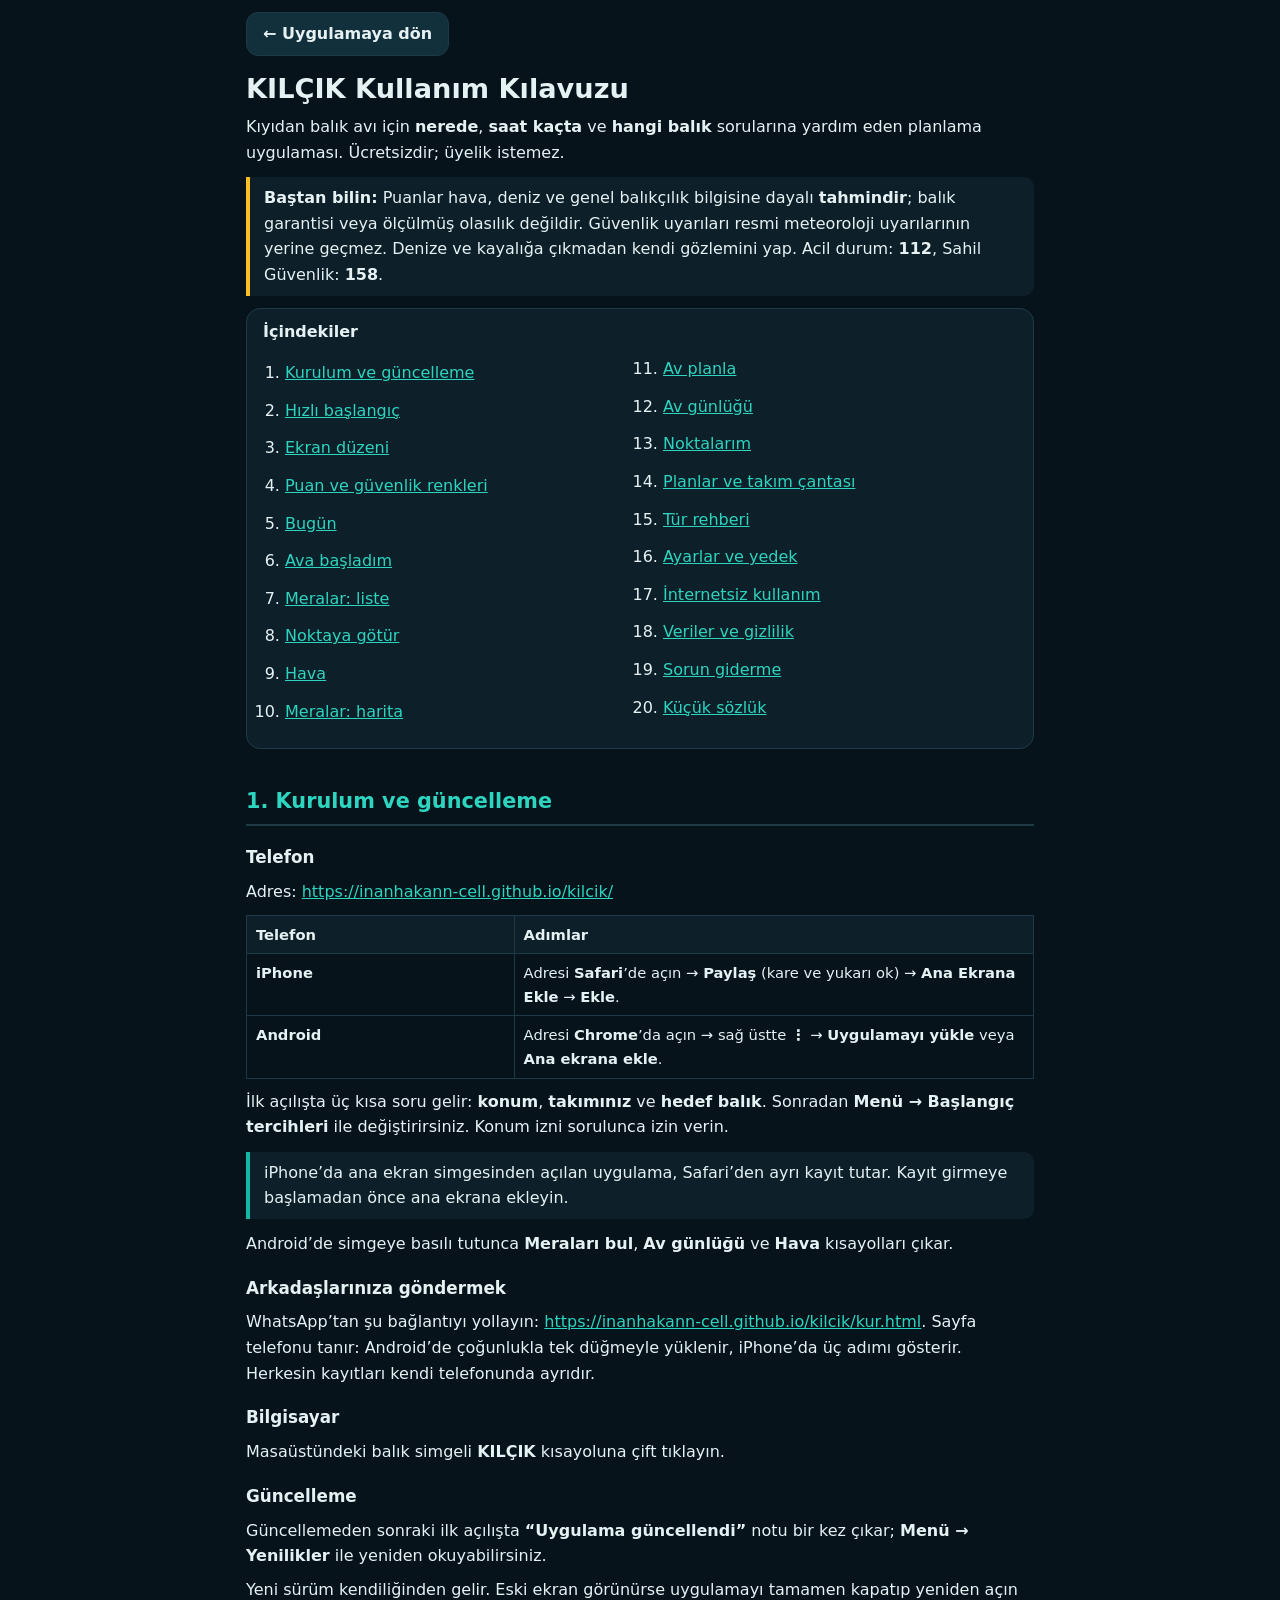
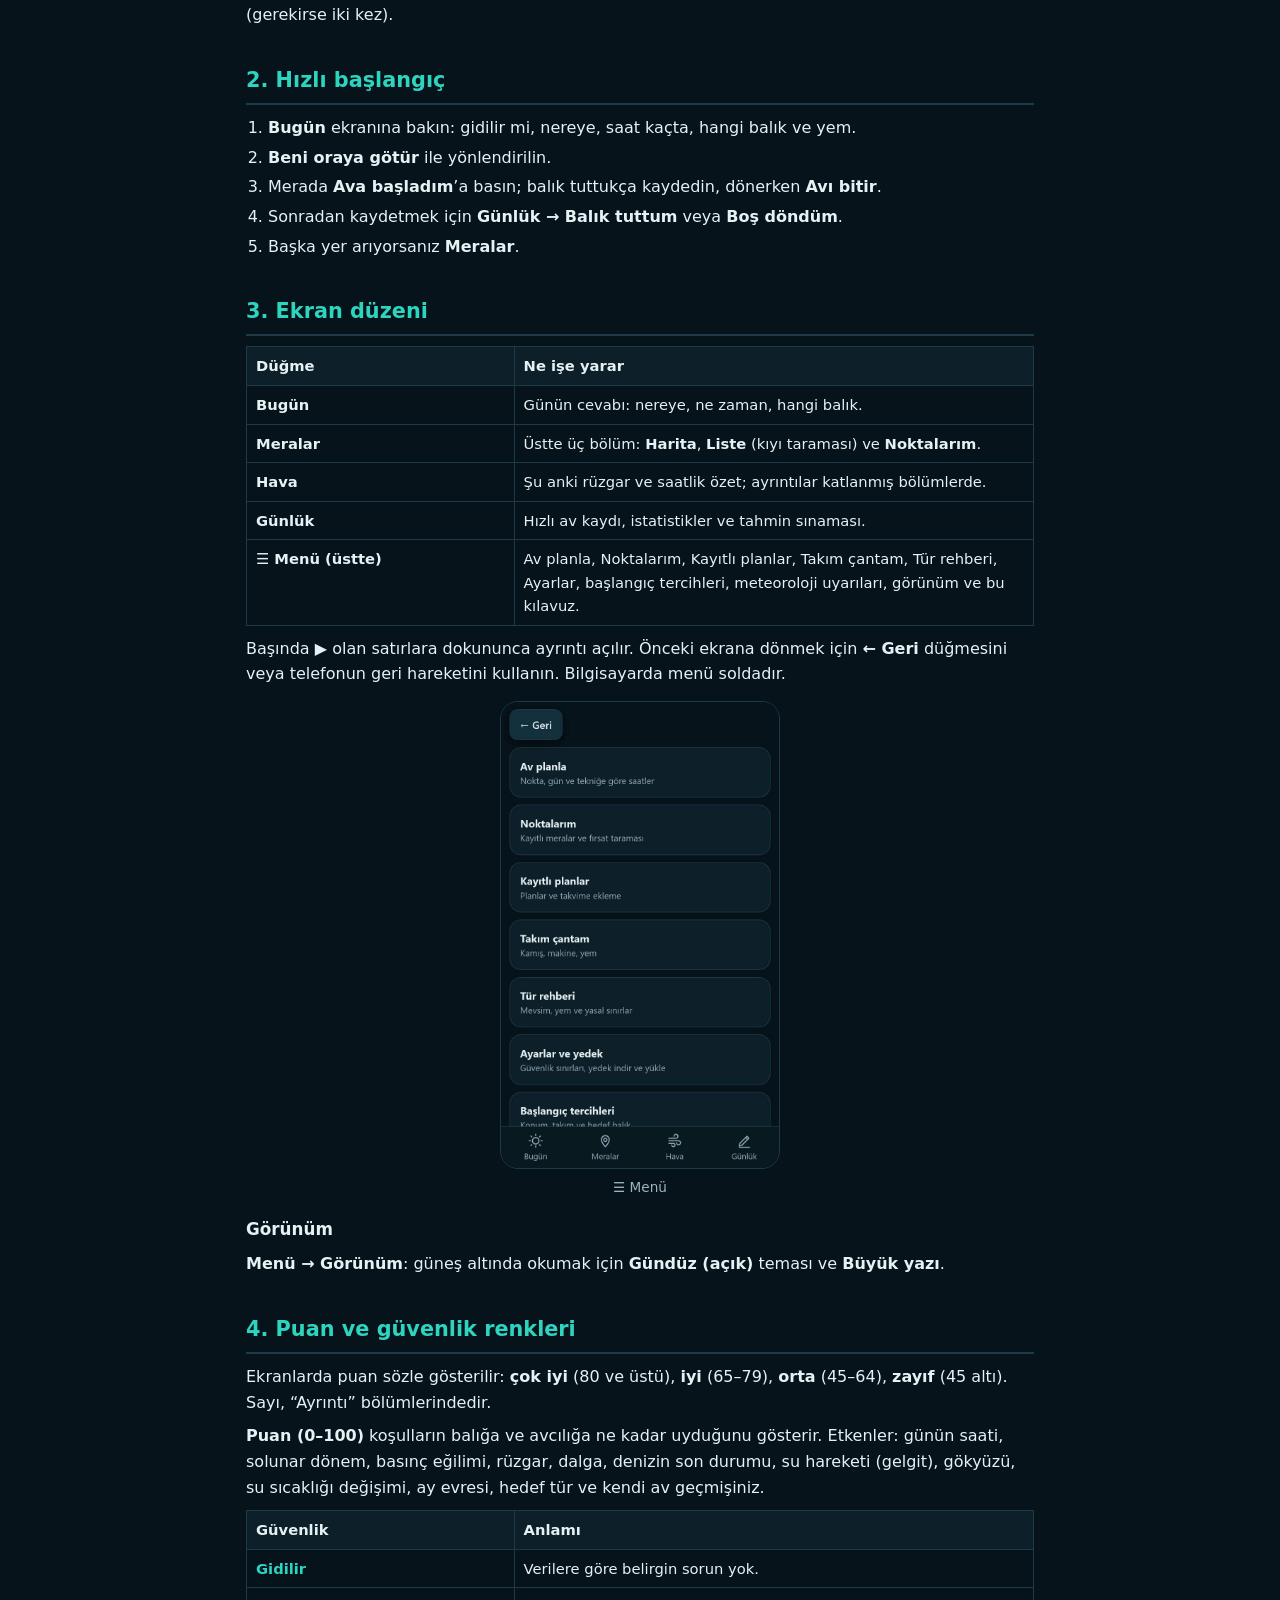
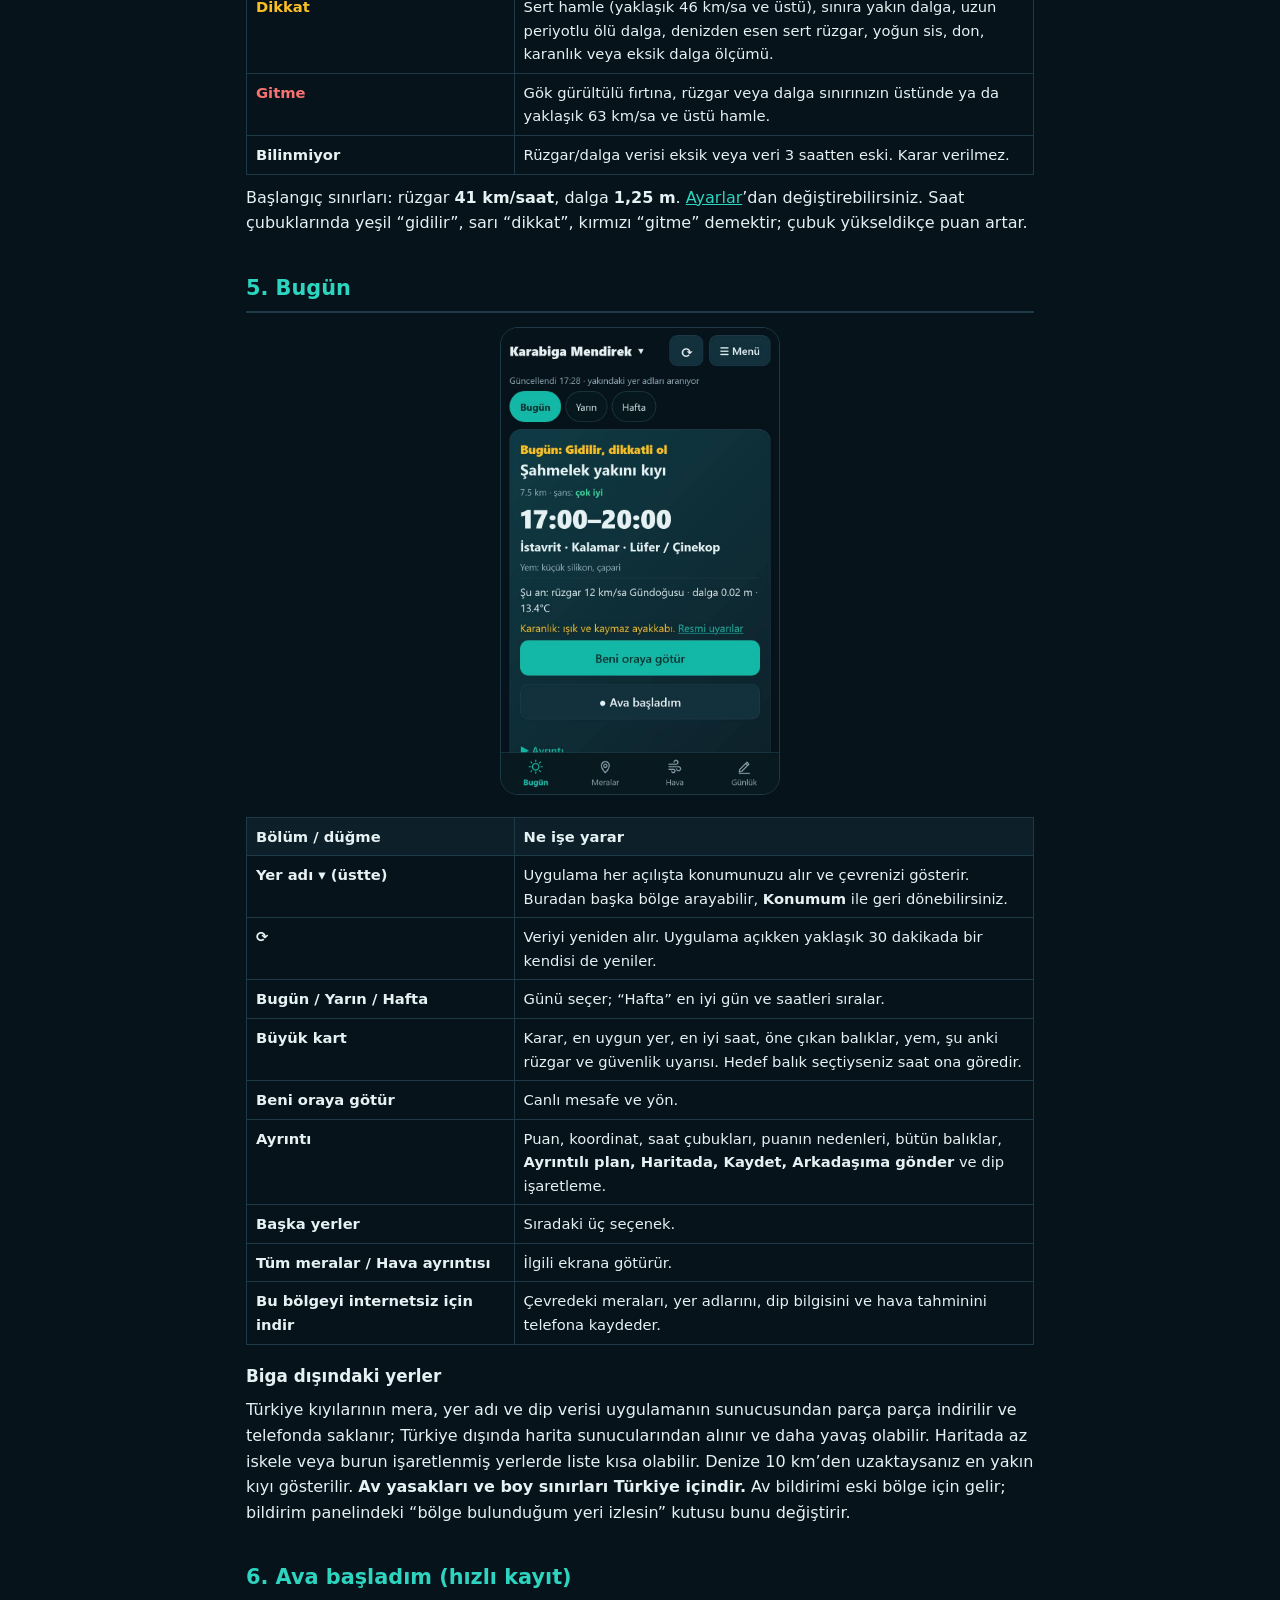
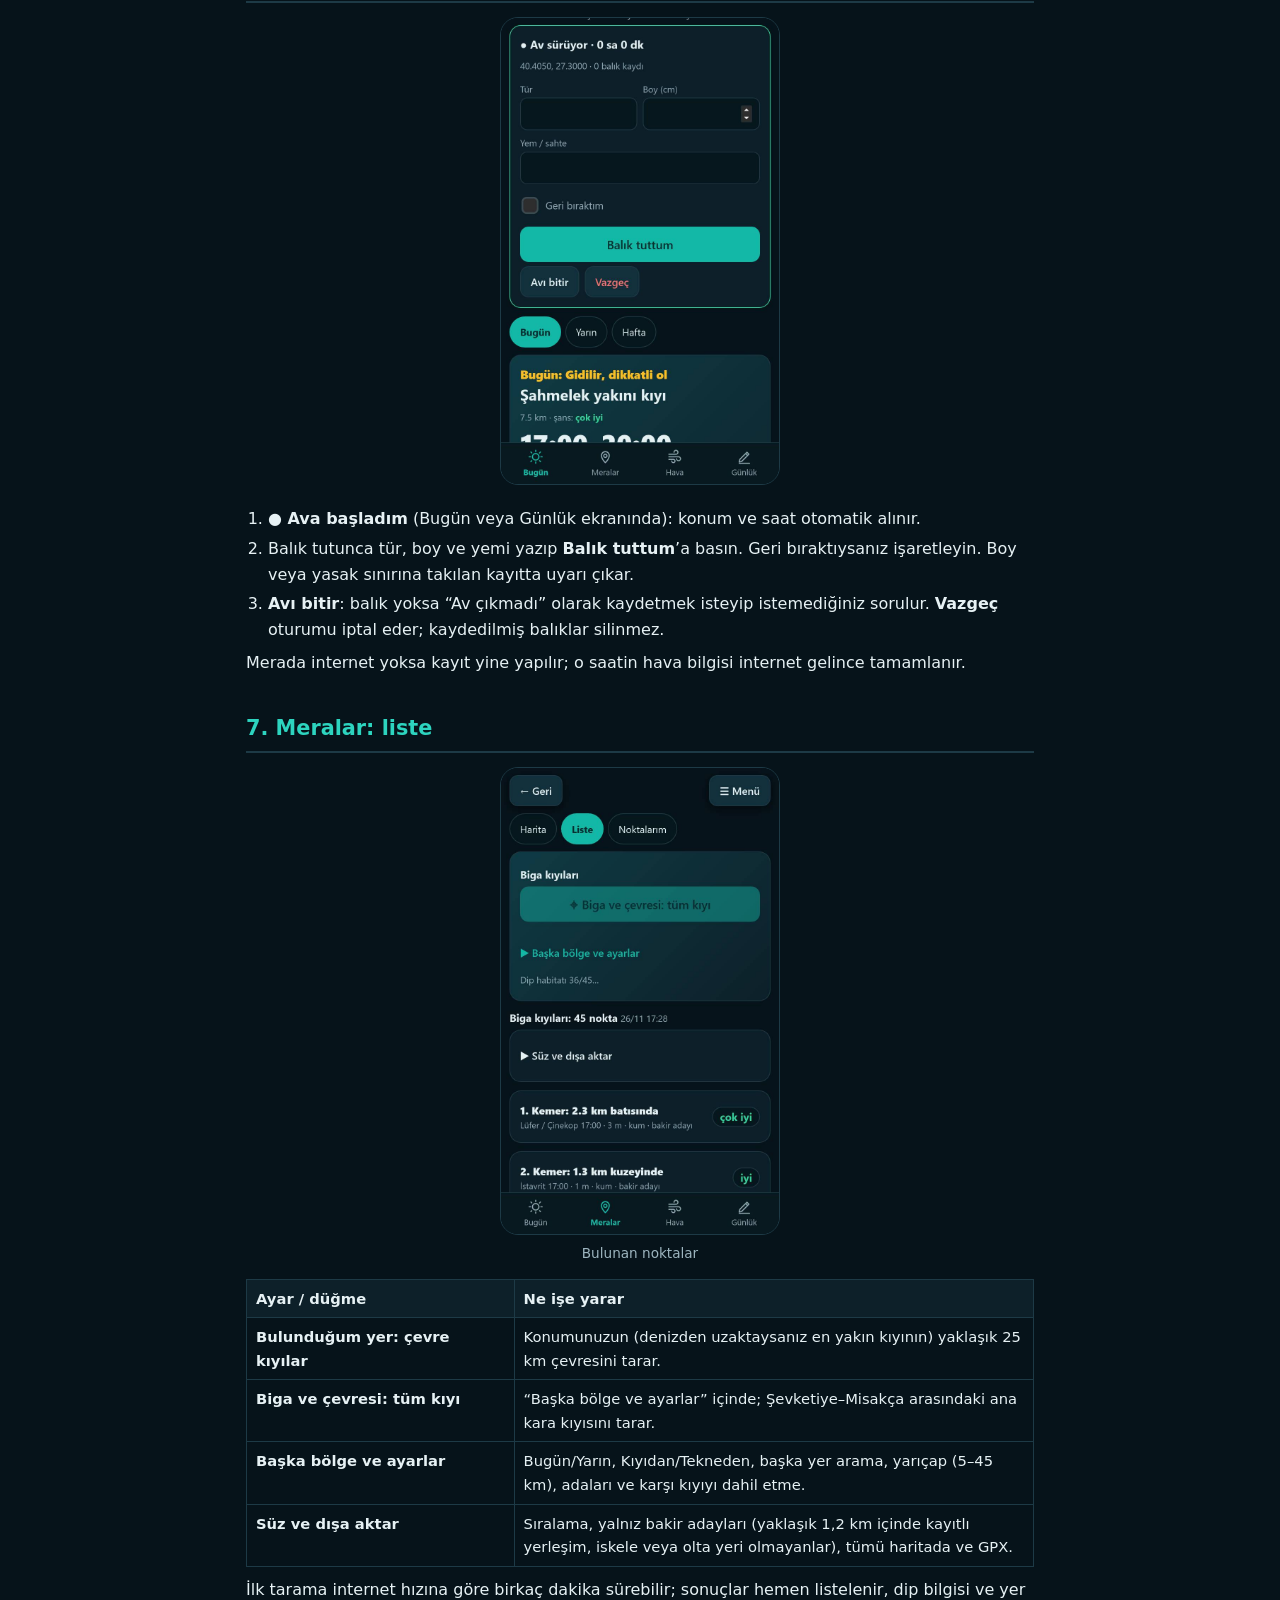
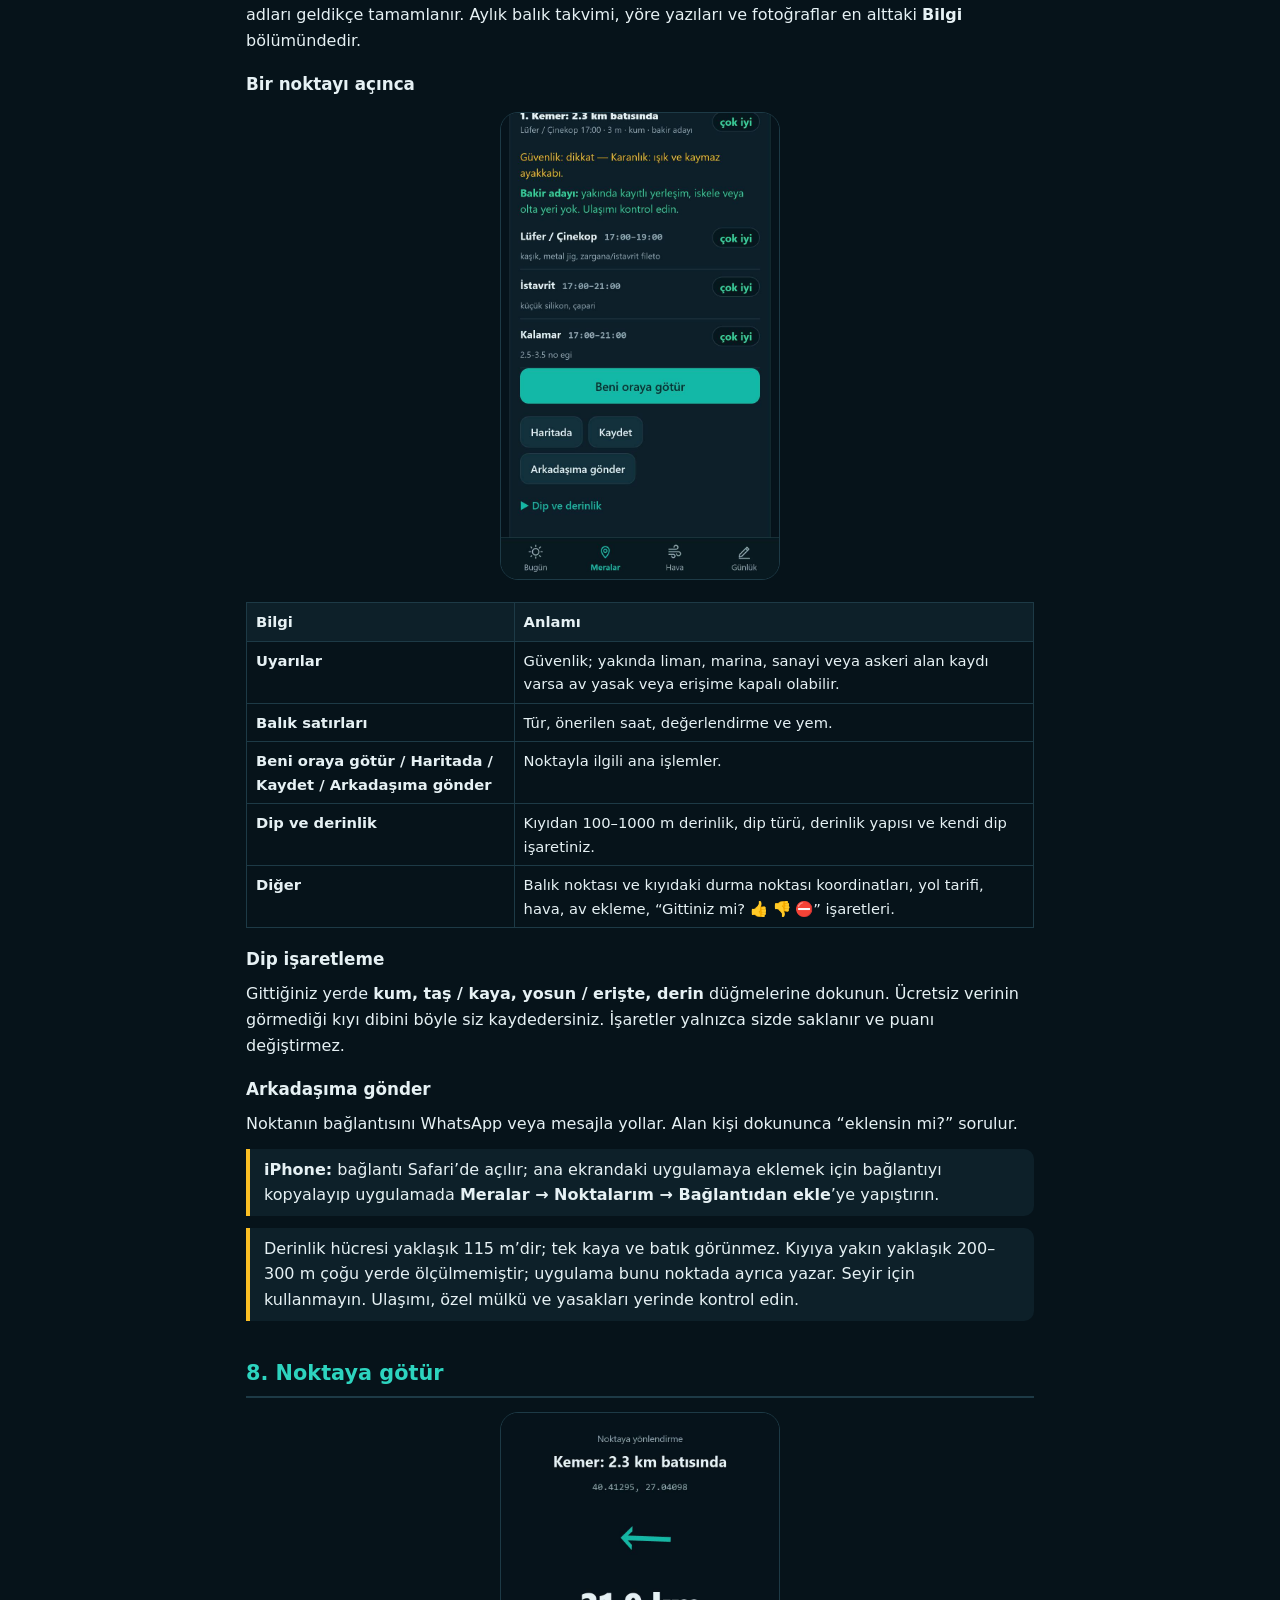
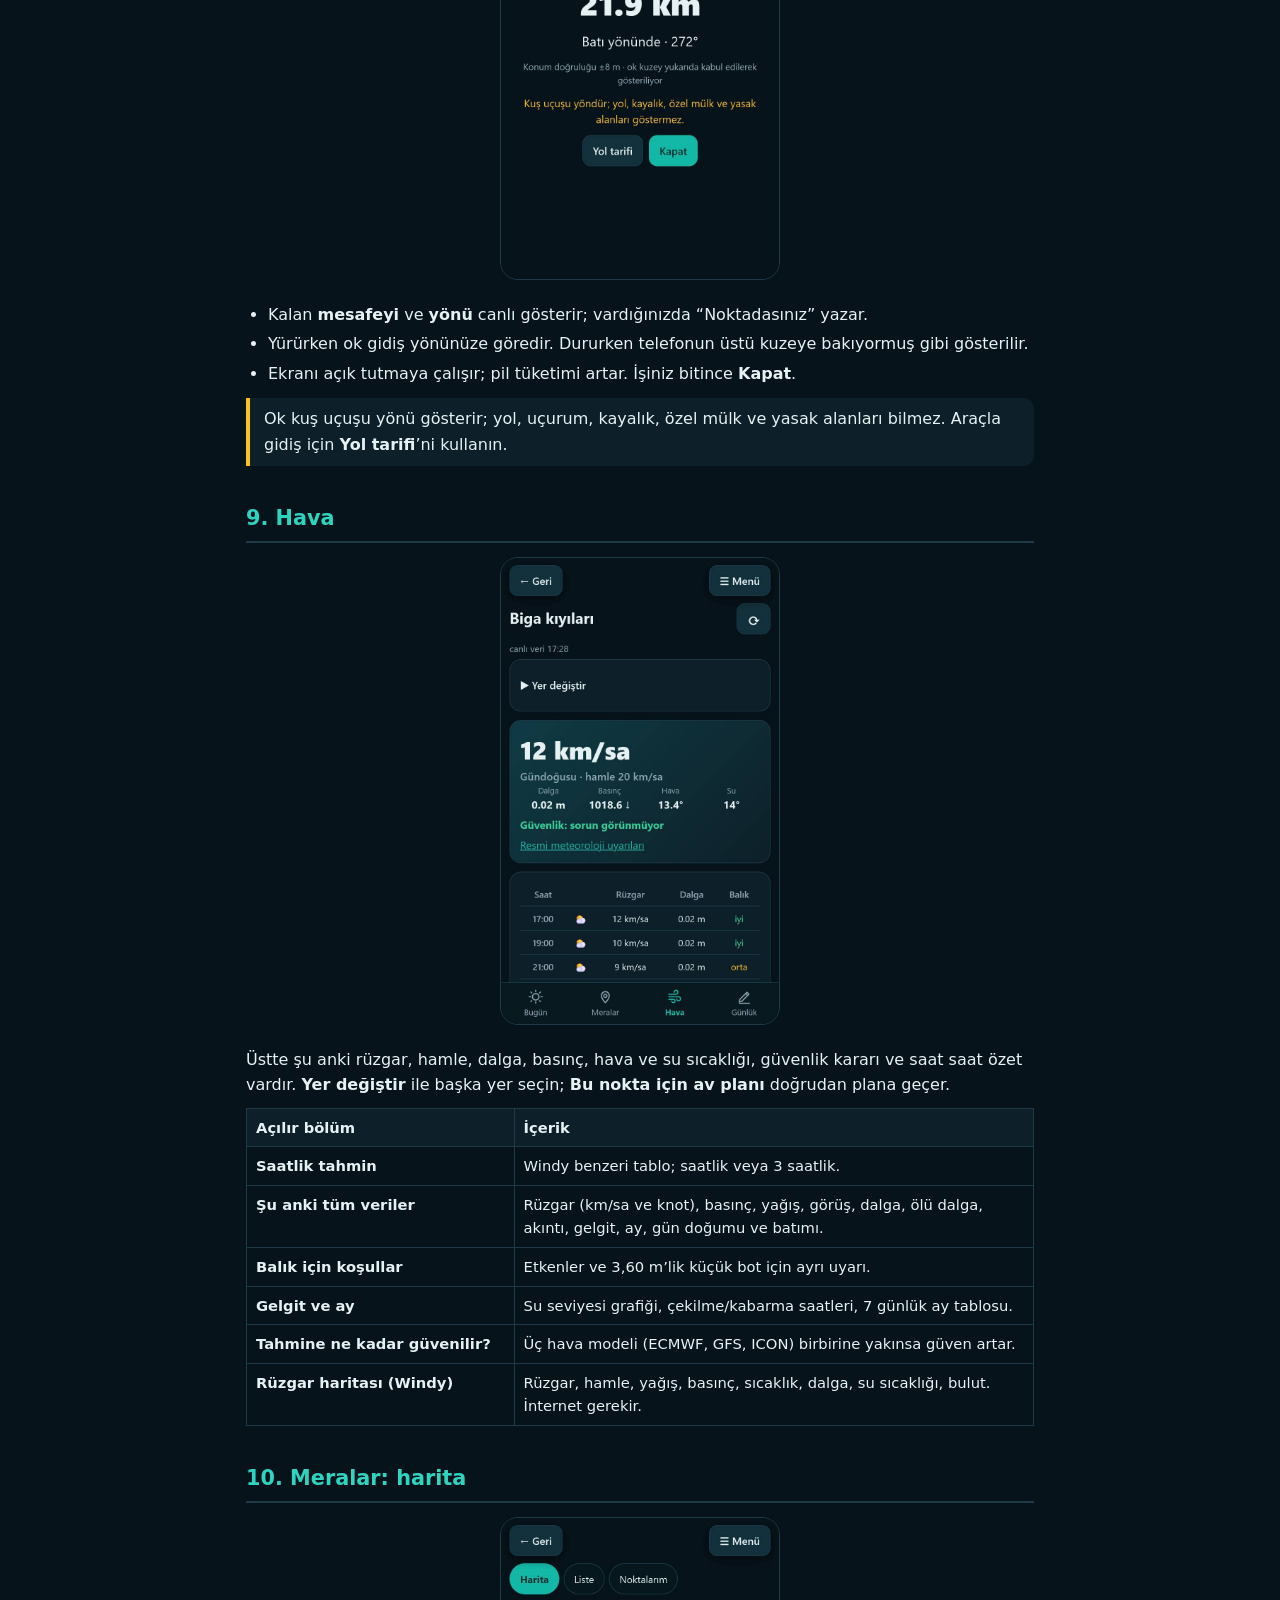
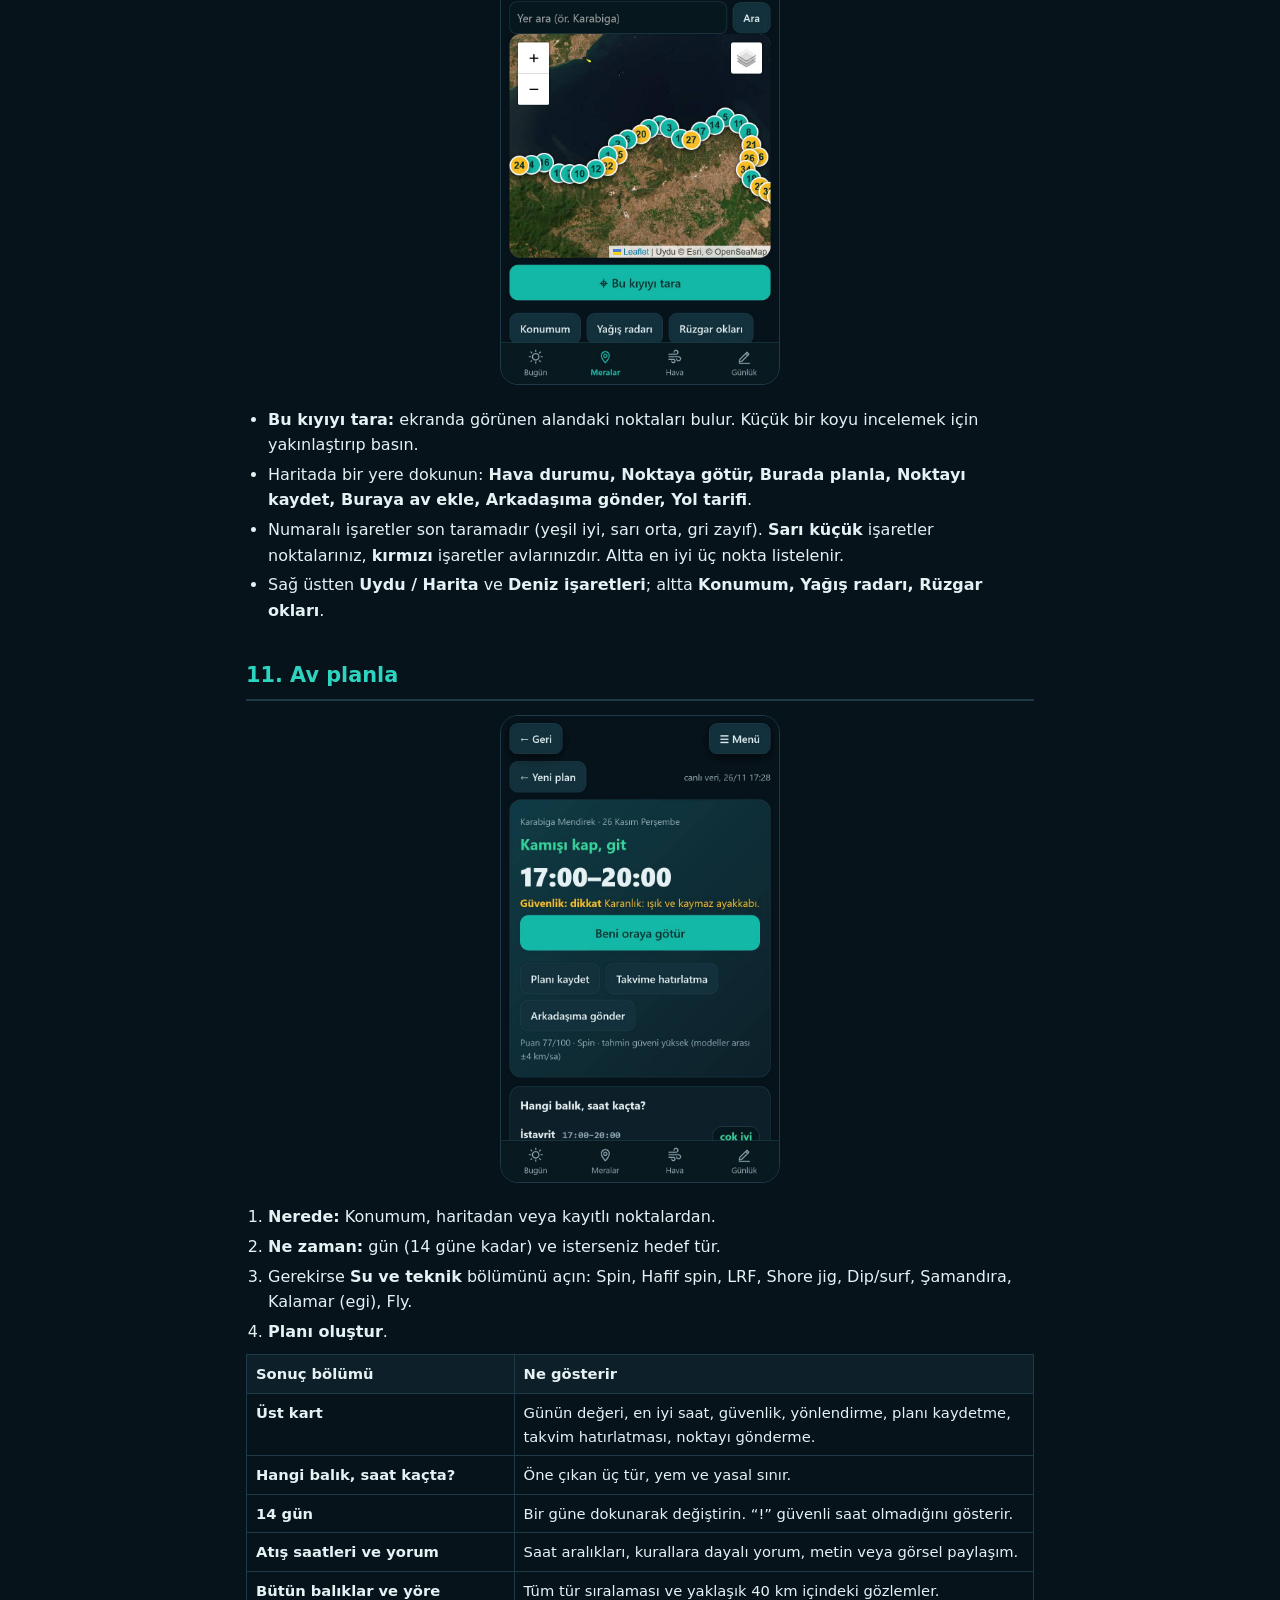
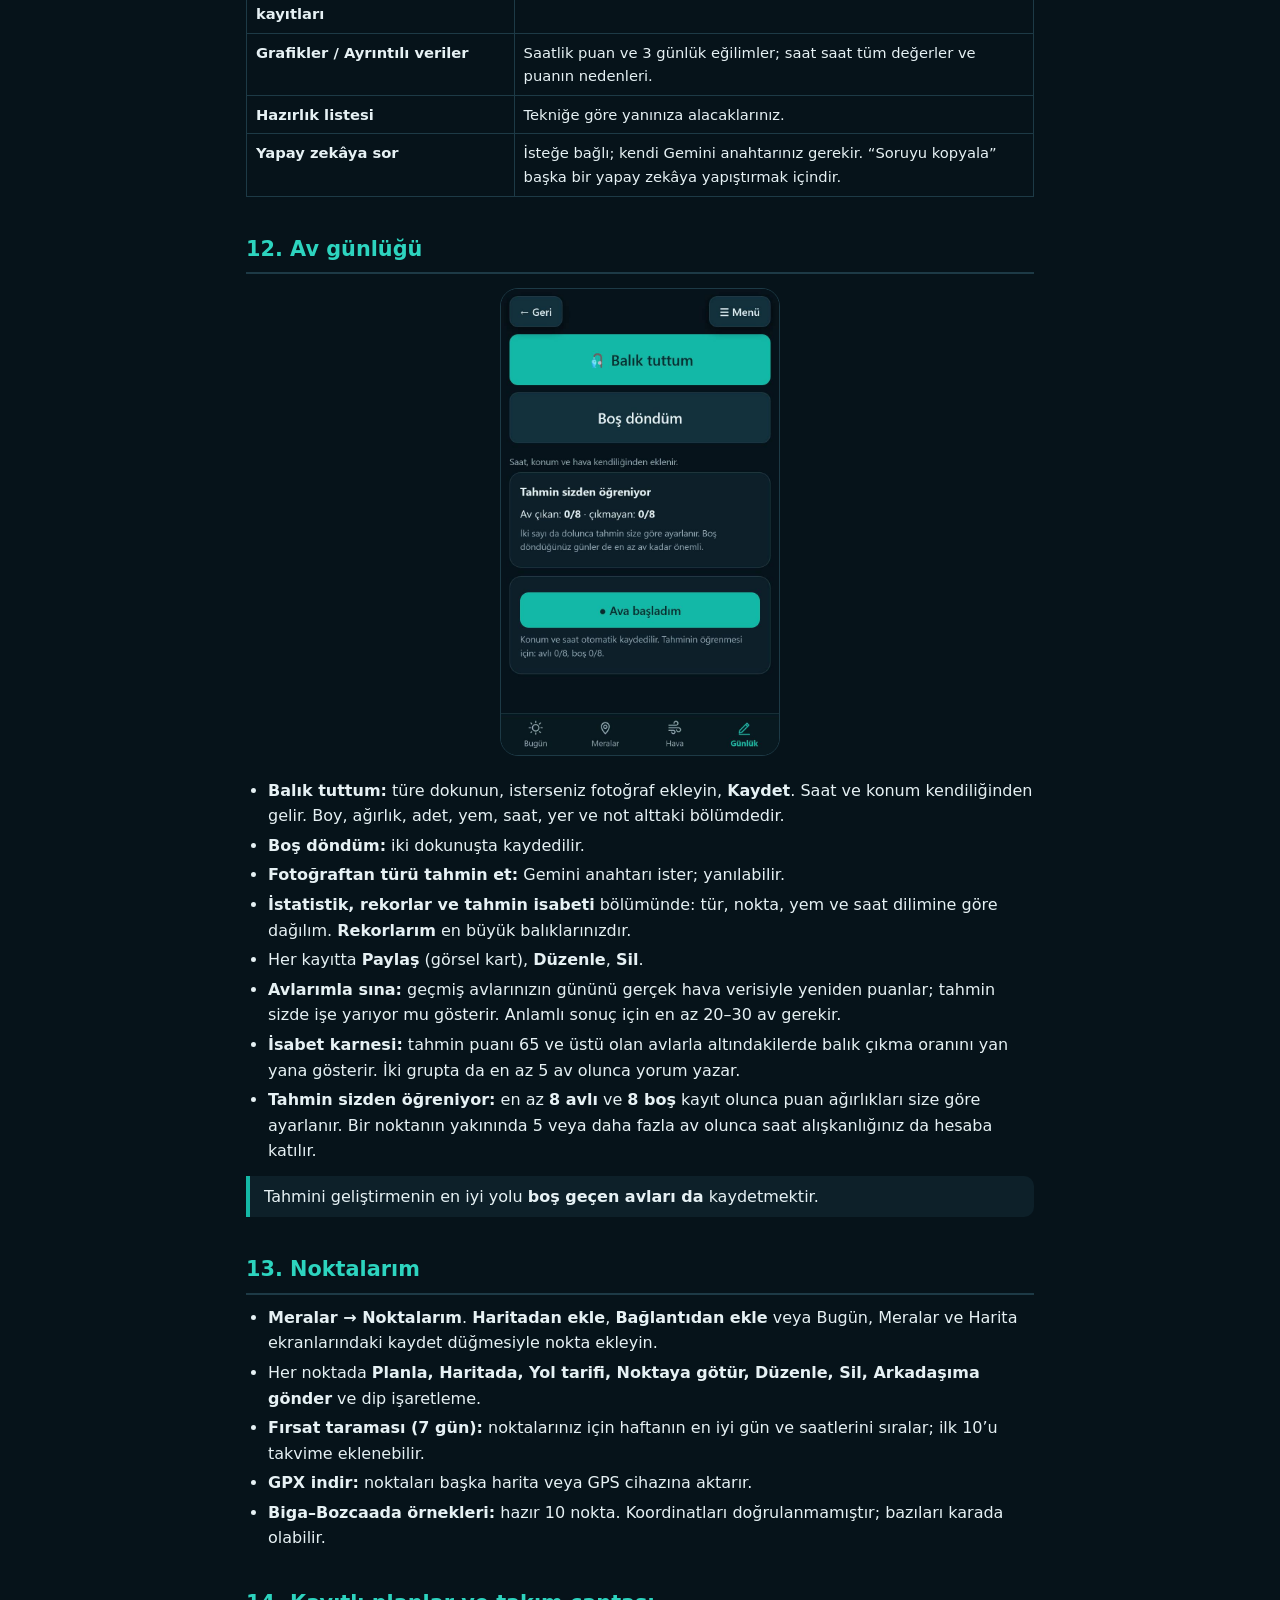
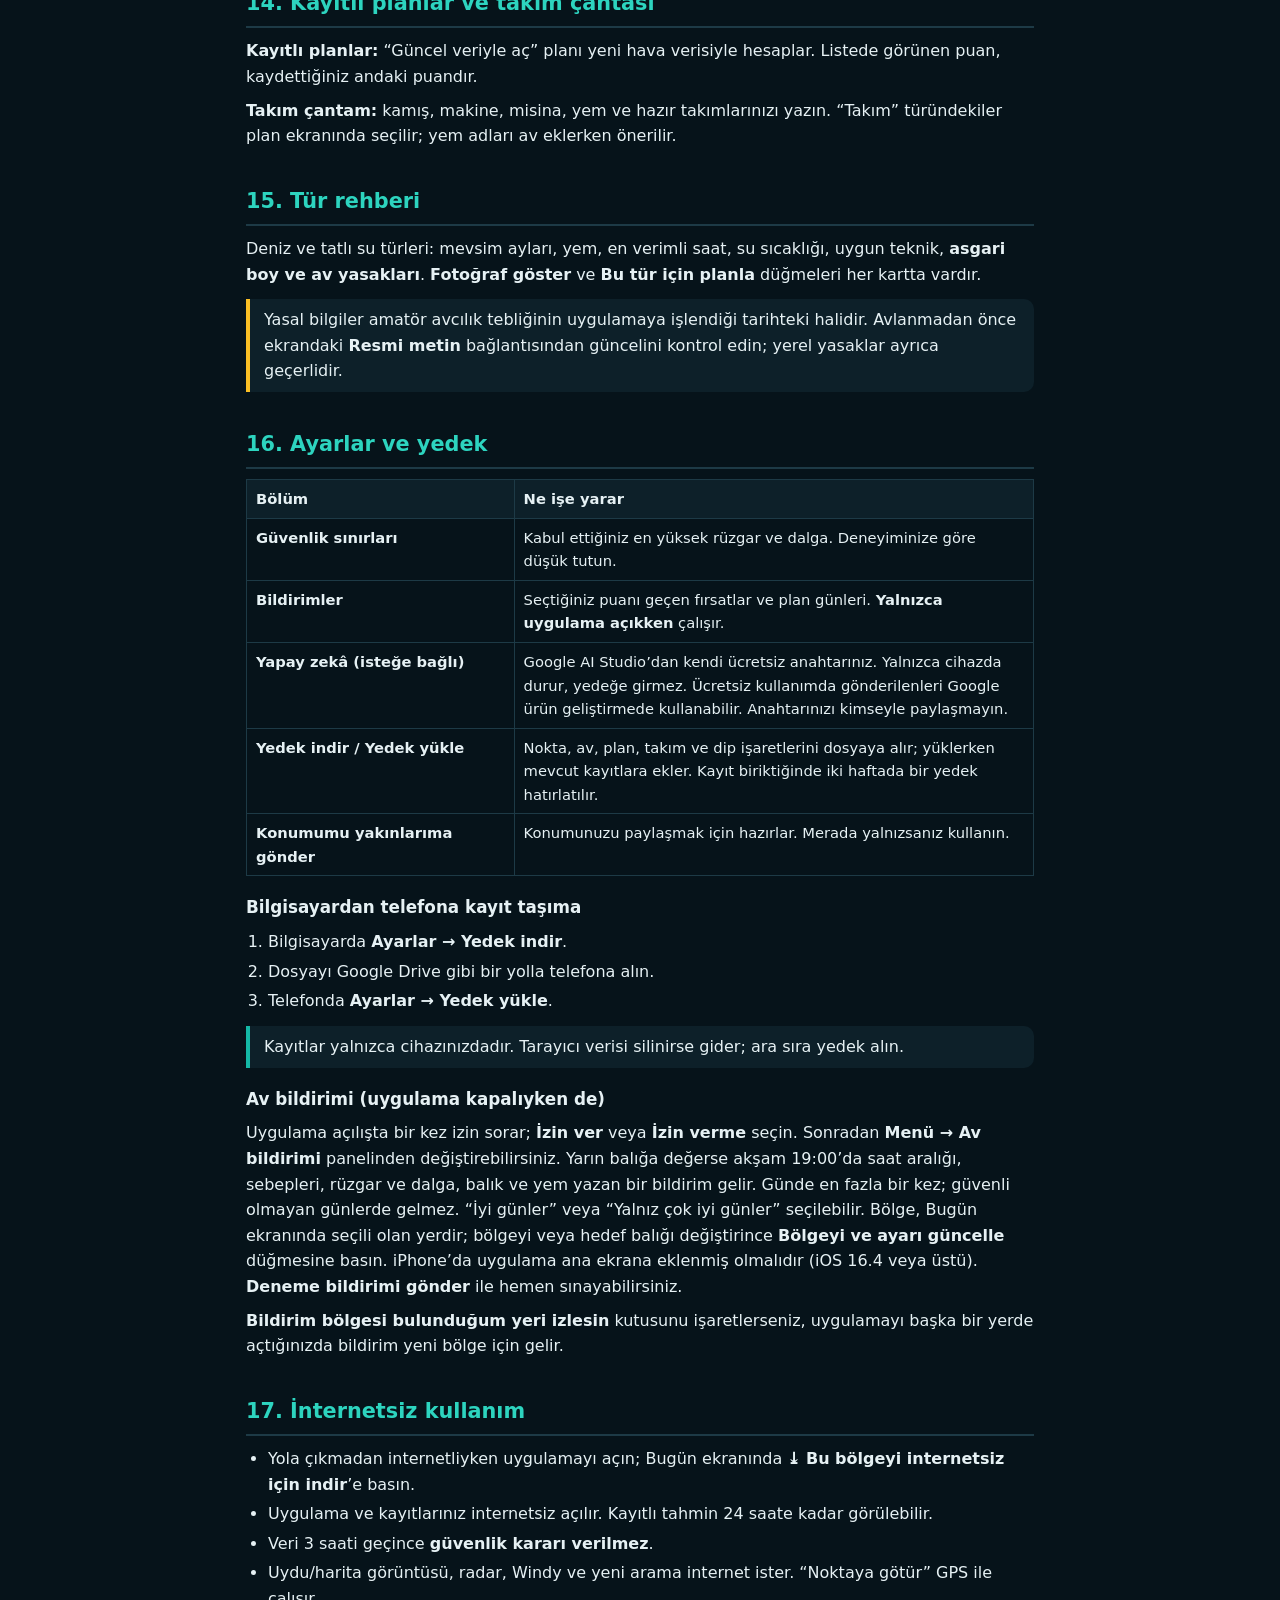
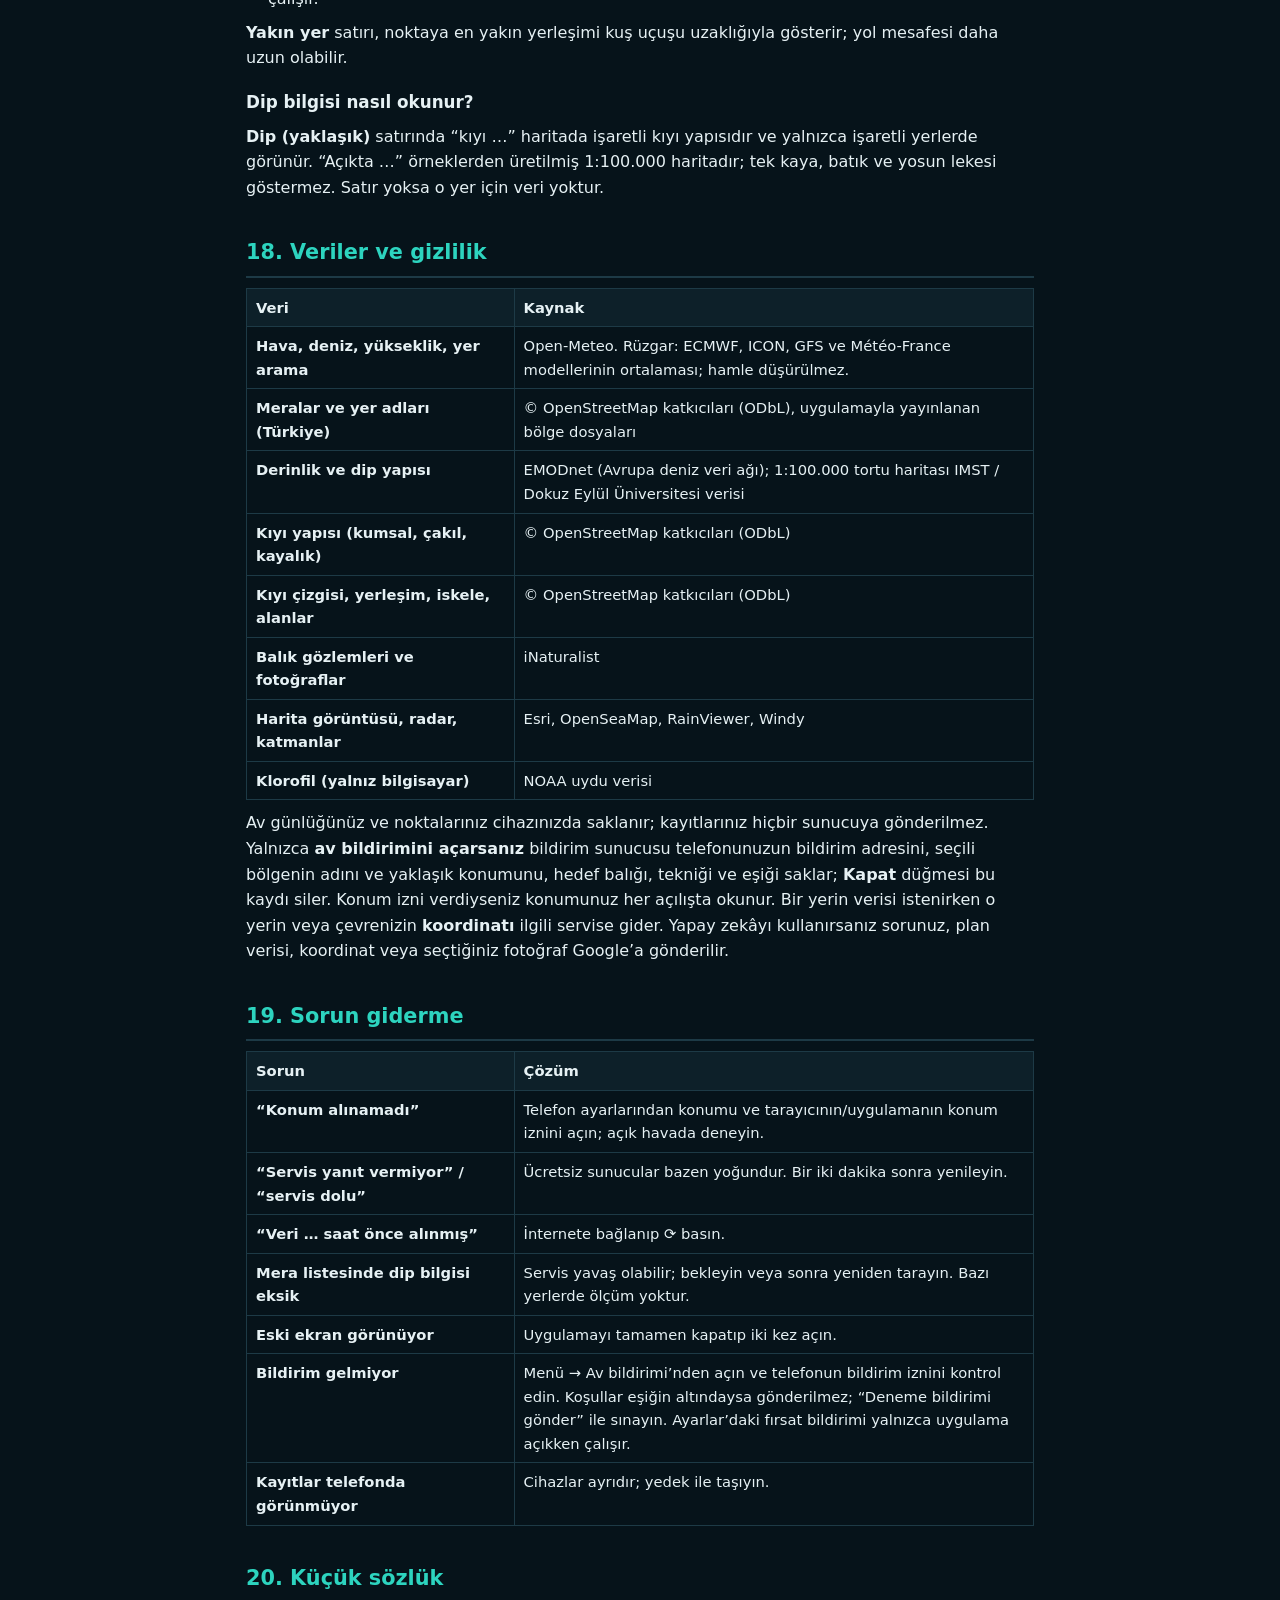
==== commit e06fea59: "Yayin guncellemesi" ====
--- a/kilavuz.html
+++ b/kilavuz.html
@@ -115,17 +115,18 @@
 <h2 id="bugun">5. Bugün</h2>
 <figure><img src="kilavuz/bugun.jpg" alt="Bugün ekranı"></figure>
 <table><tr><th>Bölüm / düğme</th><th>Ne işe yarar</th></tr>
-<tr><td>Yer adı ▾ (üstte)</td><td>Uygulama her açılışta konumunuzu alır ve çevrenizi gösterir. Buradan başka bölge arayabilir, <b>Konumum</b> ile geri dönebilir, <b>İnternetsiz için indir</b>’i kullanabilirsiniz.</td></tr>
+<tr><td>Yer adı ▾ (üstte)</td><td>Uygulama her açılışta konumunuzu alır ve çevrenizi gösterir. Buradan başka bölge arayabilir, <b>Konumum</b> ile geri dönebilirsiniz.</td></tr>
 <tr><td>⟳</td><td>Veriyi yeniden alır. Uygulama açıkken yaklaşık 30 dakikada bir kendisi de yeniler.</td></tr>
 <tr><td>Bugün / Yarın / Hafta</td><td>Günü seçer; “Hafta” en iyi gün ve saatleri sıralar.</td></tr>
 <tr><td>Büyük kart</td><td>Karar, en uygun yer, en iyi saat, öne çıkan balıklar, yem, şu anki rüzgar ve güvenlik uyarısı. Hedef balık seçtiyseniz saat ona göredir.</td></tr>
 <tr><td>Beni oraya götür</td><td>Canlı mesafe ve yön.</td></tr>
 <tr><td>Ayrıntı</td><td>Puan, koordinat, saat çubukları, puanın nedenleri, bütün balıklar, <b>Ayrıntılı plan, Haritada, Kaydet, Arkadaşıma gönder</b> ve dip işaretleme.</td></tr>
 <tr><td>Başka yerler</td><td>Sıradaki üç seçenek.</td></tr>
-<tr><td>Tüm meralar / Hava ayrıntısı</td><td>İlgili ekrana götürür.</td></tr></table>
+<tr><td>Tüm meralar / Hava ayrıntısı</td><td>İlgili ekrana götürür.</td></tr>
+<tr><td>Bu bölgeyi internetsiz için indir</td><td>Çevredeki meraları, yer adlarını, dip bilgisini ve hava tahminini telefona kaydeder.</td></tr></table>
 
 <h3>Biga dışındaki yerler</h3>
-<p>Yeni bir bölgeye gidince kıyı çizgisi, yer adları ve dip verisi internetten indirilir ve telefonda saklanır; ilk açılış bir iki dakika sürebilir. Haritada az iskele veya burun işaretlenmiş yerlerde liste kısa olabilir. Denize 10 km’den uzaktaysanız en yakın kıyı gösterilir. <b>Av yasakları ve boy sınırları Türkiye içindir.</b> Av bildirimi, siz <b>Menü → Av bildirimi → Bölgeyi güncelle</b> demedikçe eski bölge için gelir.</p>
+<p>Türkiye kıyılarının mera, yer adı ve dip verisi uygulamanın sunucusundan parça parça indirilir ve telefonda saklanır; Türkiye dışında harita sunucularından alınır ve daha yavaş olabilir. Haritada az iskele veya burun işaretlenmiş yerlerde liste kısa olabilir. Denize 10 km’den uzaktaysanız en yakın kıyı gösterilir. <b>Av yasakları ve boy sınırları Türkiye içindir.</b> Av bildirimi eski bölge için gelir; bildirim panelindeki “bölge bulunduğum yeri izlesin” kutusu bunu değiştirir.</p>
 
 <h2 id="seans">6. Ava başladım (hızlı kayıt)</h2>
 <figure><img src="kilavuz/seans.jpg" alt="Av sürerken balık kayıt formu"></figure>
@@ -215,6 +216,7 @@
 <li><b>İstatistik, rekorlar ve tahmin isabeti</b> bölümünde: tür, nokta, yem ve saat dilimine göre dağılım. <b>Rekorlarım</b> en büyük balıklarınızdır.</li>
 <li>Her kayıtta <b>Paylaş</b> (görsel kart), <b>Düzenle</b>, <b>Sil</b>.</li>
 <li><b>Avlarımla sına:</b> geçmiş avlarınızın gününü gerçek hava verisiyle yeniden puanlar; tahmin sizde işe yarıyor mu gösterir. Anlamlı sonuç için en az 20–30 av gerekir.</li>
+<li><b>İsabet karnesi:</b> tahmin puanı 65 ve üstü olan avlarla altındakilerde balık çıkma oranını yan yana gösterir. İki grupta da en az 5 av olunca yorum yazar.</li>
 <li><b>Tahmin sizden öğreniyor:</b> en az <b>8 avlı</b> ve <b>8 boş</b> kayıt olunca puan ağırlıkları size göre ayarlanır. Bir noktanın yakınında 5 veya daha fazla av olunca saat alışkanlığınız da hesaba katılır.</li>
 </ul>
 <div class="tip">Tahmini geliştirmenin en iyi yolu <b>boş geçen avları da</b> kaydetmektir.</div>
@@ -249,9 +251,10 @@
 
 <h3>Av bildirimi (uygulama kapalıyken de)</h3>
 <p>Uygulama açılışta bir kez izin sorar; <b>İzin ver</b> veya <b>İzin verme</b> seçin. Sonradan <b>Menü → Av bildirimi</b> panelinden değiştirebilirsiniz. Yarın balığa değerse akşam 19:00’da saat aralığı, sebepleri, rüzgar ve dalga, balık ve yem yazan bir bildirim gelir. Günde en fazla bir kez; güvenli olmayan günlerde gelmez. “İyi günler” veya “Yalnız çok iyi günler” seçilebilir. Bölge, Bugün ekranında seçili olan yerdir; bölgeyi veya hedef balığı değiştirince <b>Bölgeyi ve ayarı güncelle</b> düğmesine basın. iPhone’da uygulama ana ekrana eklenmiş olmalıdır (iOS 16.4 veya üstü). <b>Deneme bildirimi gönder</b> ile hemen sınayabilirsiniz.</p>
+<p><b>Bildirim bölgesi bulunduğum yeri izlesin</b> kutusunu işaretlerseniz, uygulamayı başka bir yerde açtığınızda bildirim yeni bölge için gelir.</p>
 <h2 id="internetsiz">17. İnternetsiz kullanım</h2>
 <ul>
-<li>Yola çıkmadan internetliyken uygulamayı açın; Bugün ekranında yer adına dokunup <b>İnternetsiz için indir</b>’e basın.</li>
+<li>Yola çıkmadan internetliyken uygulamayı açın; Bugün ekranında <b>⤓ Bu bölgeyi internetsiz için indir</b>’e basın.</li>
 <li>Uygulama ve kayıtlarınız internetsiz açılır. Kayıtlı tahmin 24 saate kadar görülebilir.</li>
 <li>Veri 3 saati geçince <b>güvenlik kararı verilmez</b>.</li>
 <li>Uydu/harita görüntüsü, radar, Windy ve yeni arama internet ister. “Noktaya götür” GPS ile çalışır.</li>
@@ -263,7 +266,8 @@
 
 <h2 id="gizlilik">18. Veriler ve gizlilik</h2>
 <table><tr><th>Veri</th><th>Kaynak</th></tr>
-<tr><td>Hava, deniz, yükseklik, yer arama</td><td>Open-Meteo</td></tr>
+<tr><td>Hava, deniz, yükseklik, yer arama</td><td>Open-Meteo. Rüzgar: ECMWF, ICON, GFS ve Météo-France modellerinin ortalaması; hamle düşürülmez.</td></tr>
+<tr><td>Meralar ve yer adları (Türkiye)</td><td>© OpenStreetMap katkıcıları (ODbL), uygulamayla yayınlanan bölge dosyaları</td></tr>
 <tr><td>Derinlik ve dip yapısı</td><td>EMODnet (Avrupa deniz veri ağı); 1:100.000 tortu haritası IMST / Dokuz Eylül Üniversitesi verisi</td></tr>
 <tr><td>Kıyı yapısı (kumsal, çakıl, kayalık)</td><td>© OpenStreetMap katkıcıları (ODbL)</td></tr>
 <tr><td>Kıyı çizgisi, yerleşim, iskele, alanlar</td><td>© OpenStreetMap katkıcıları (ODbL)</td></tr>
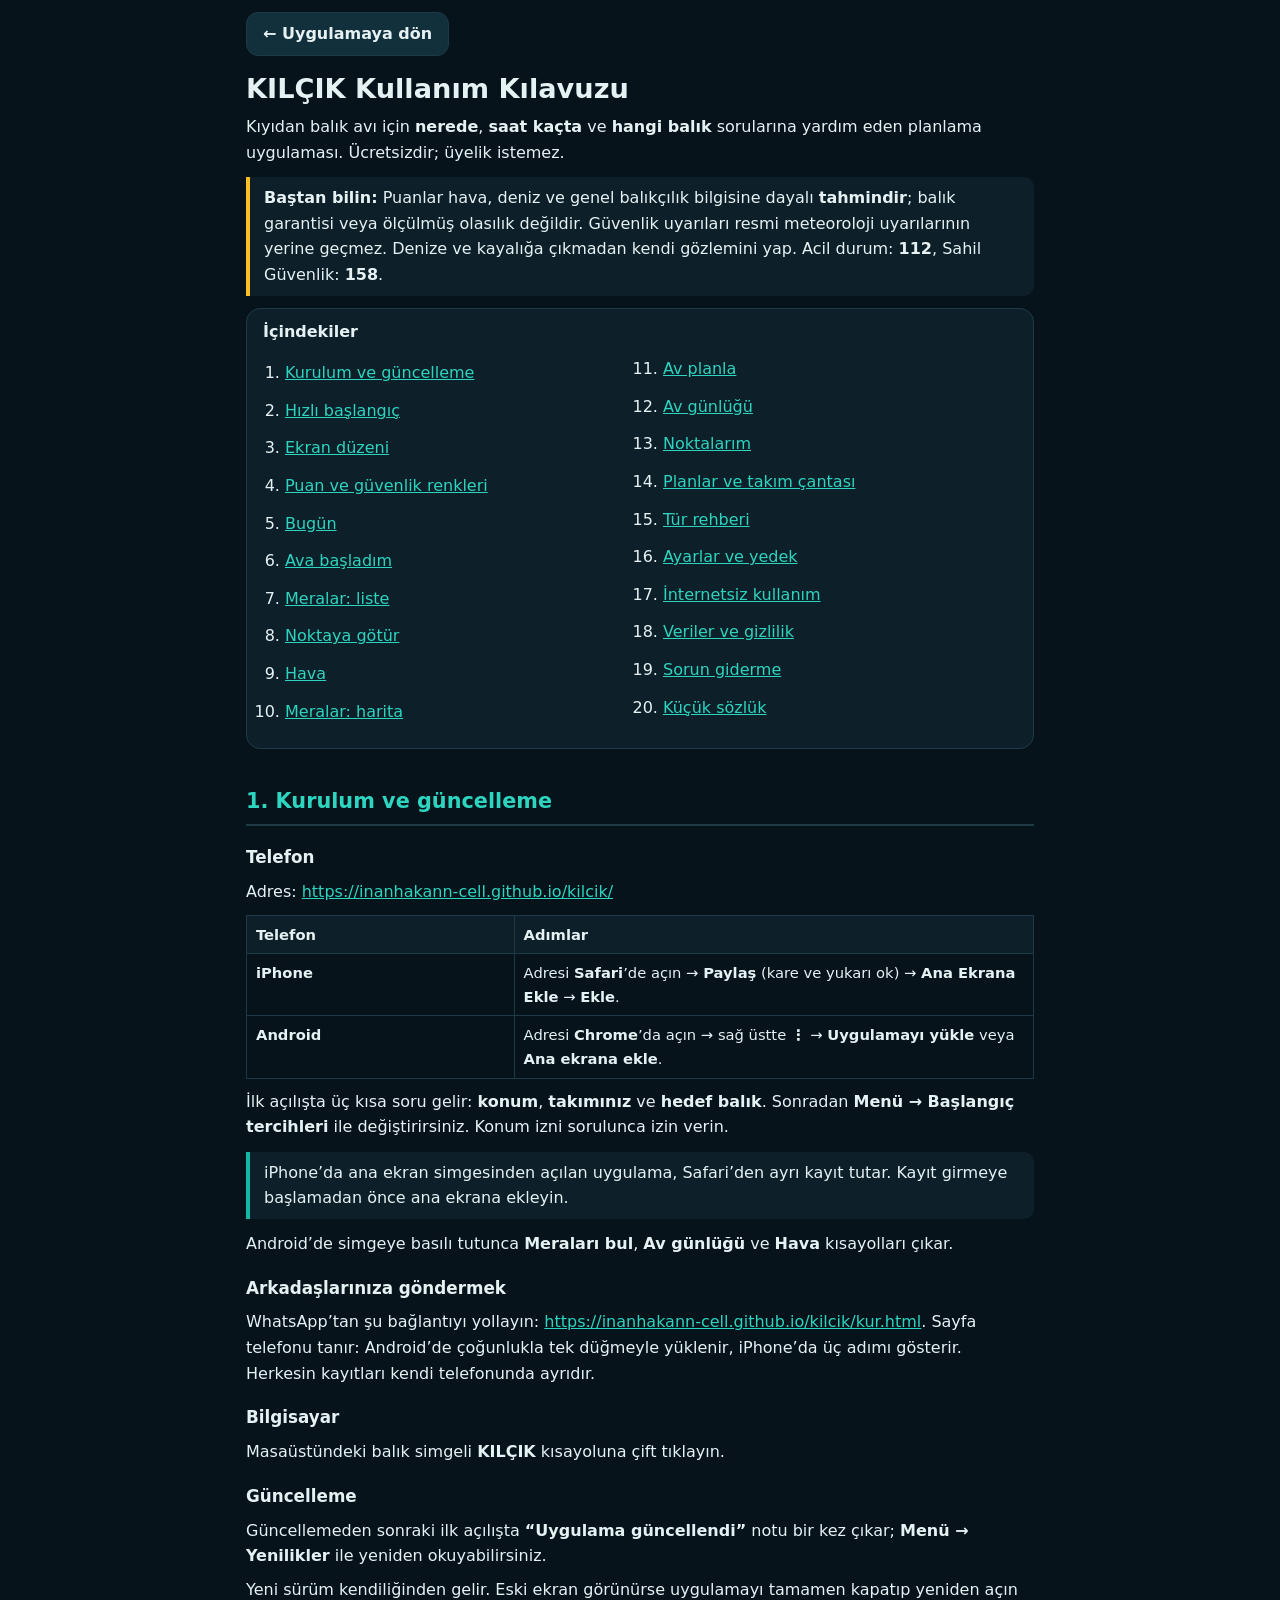
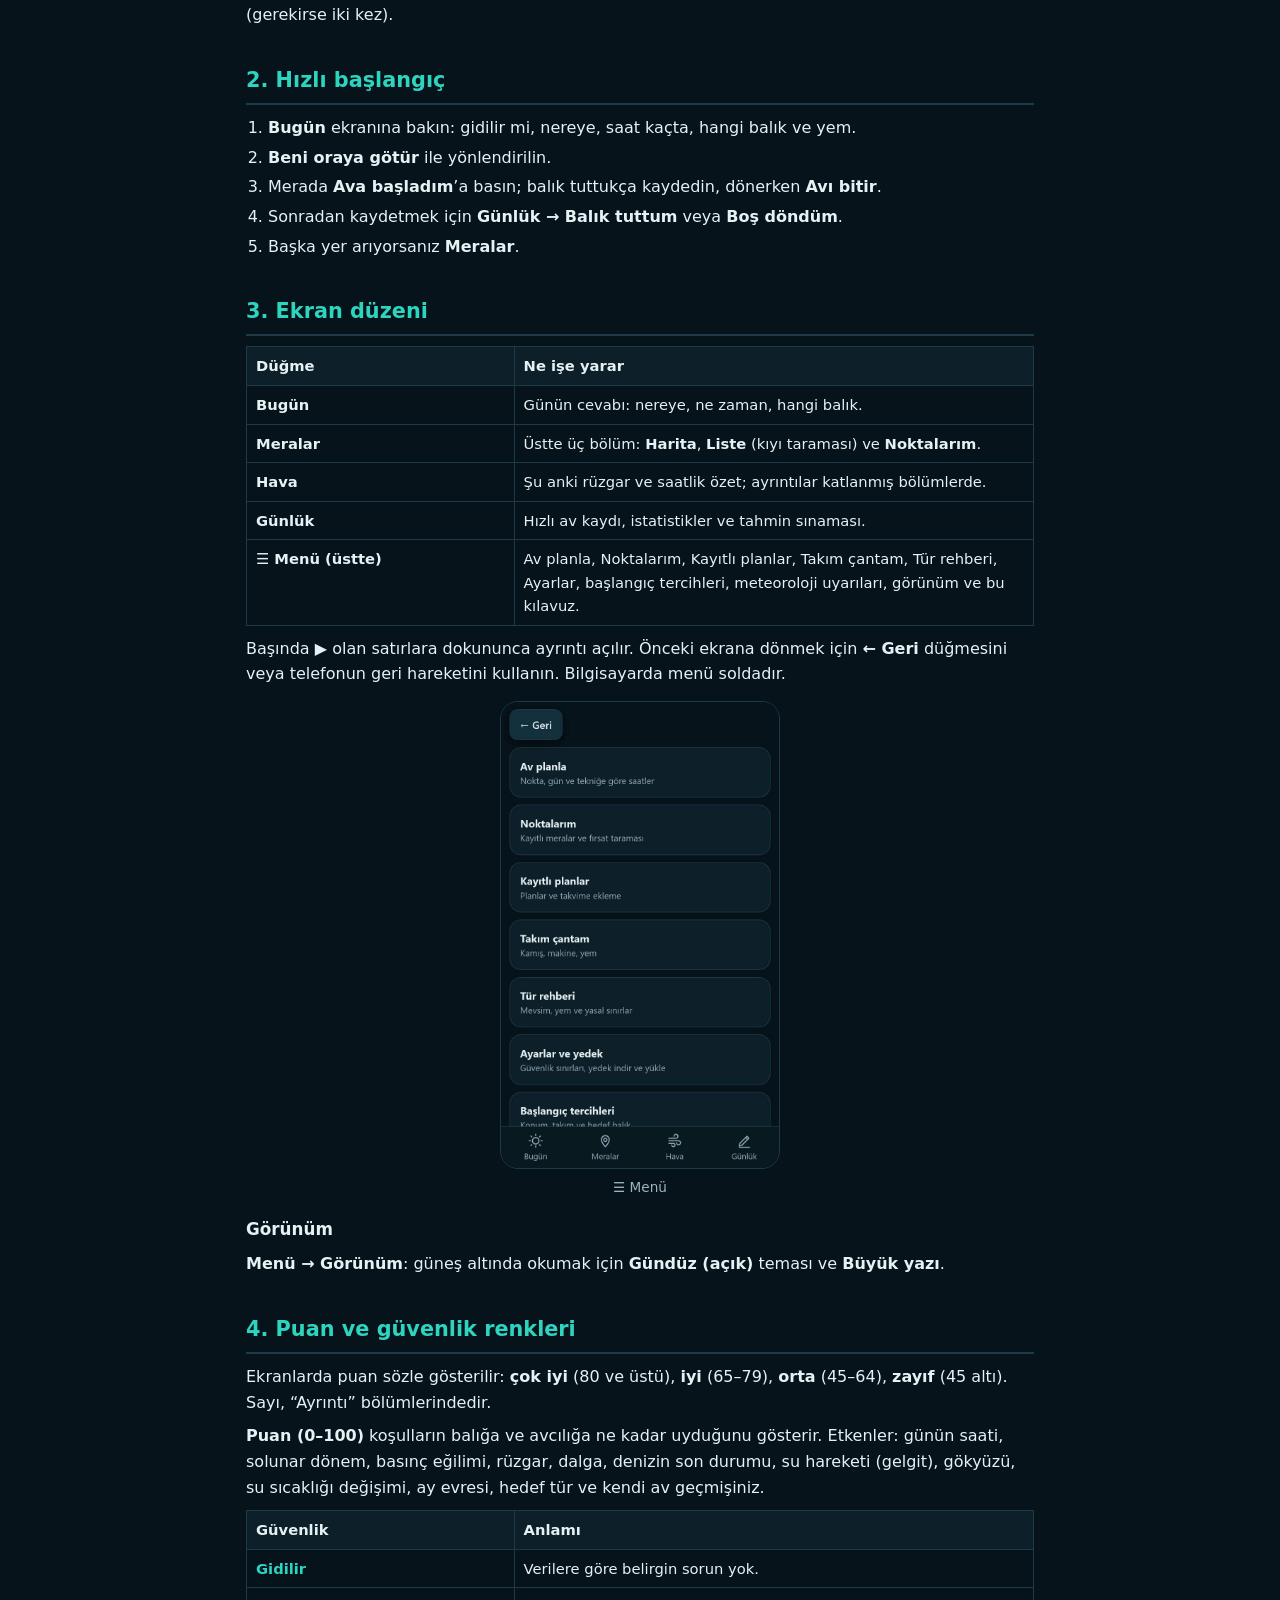
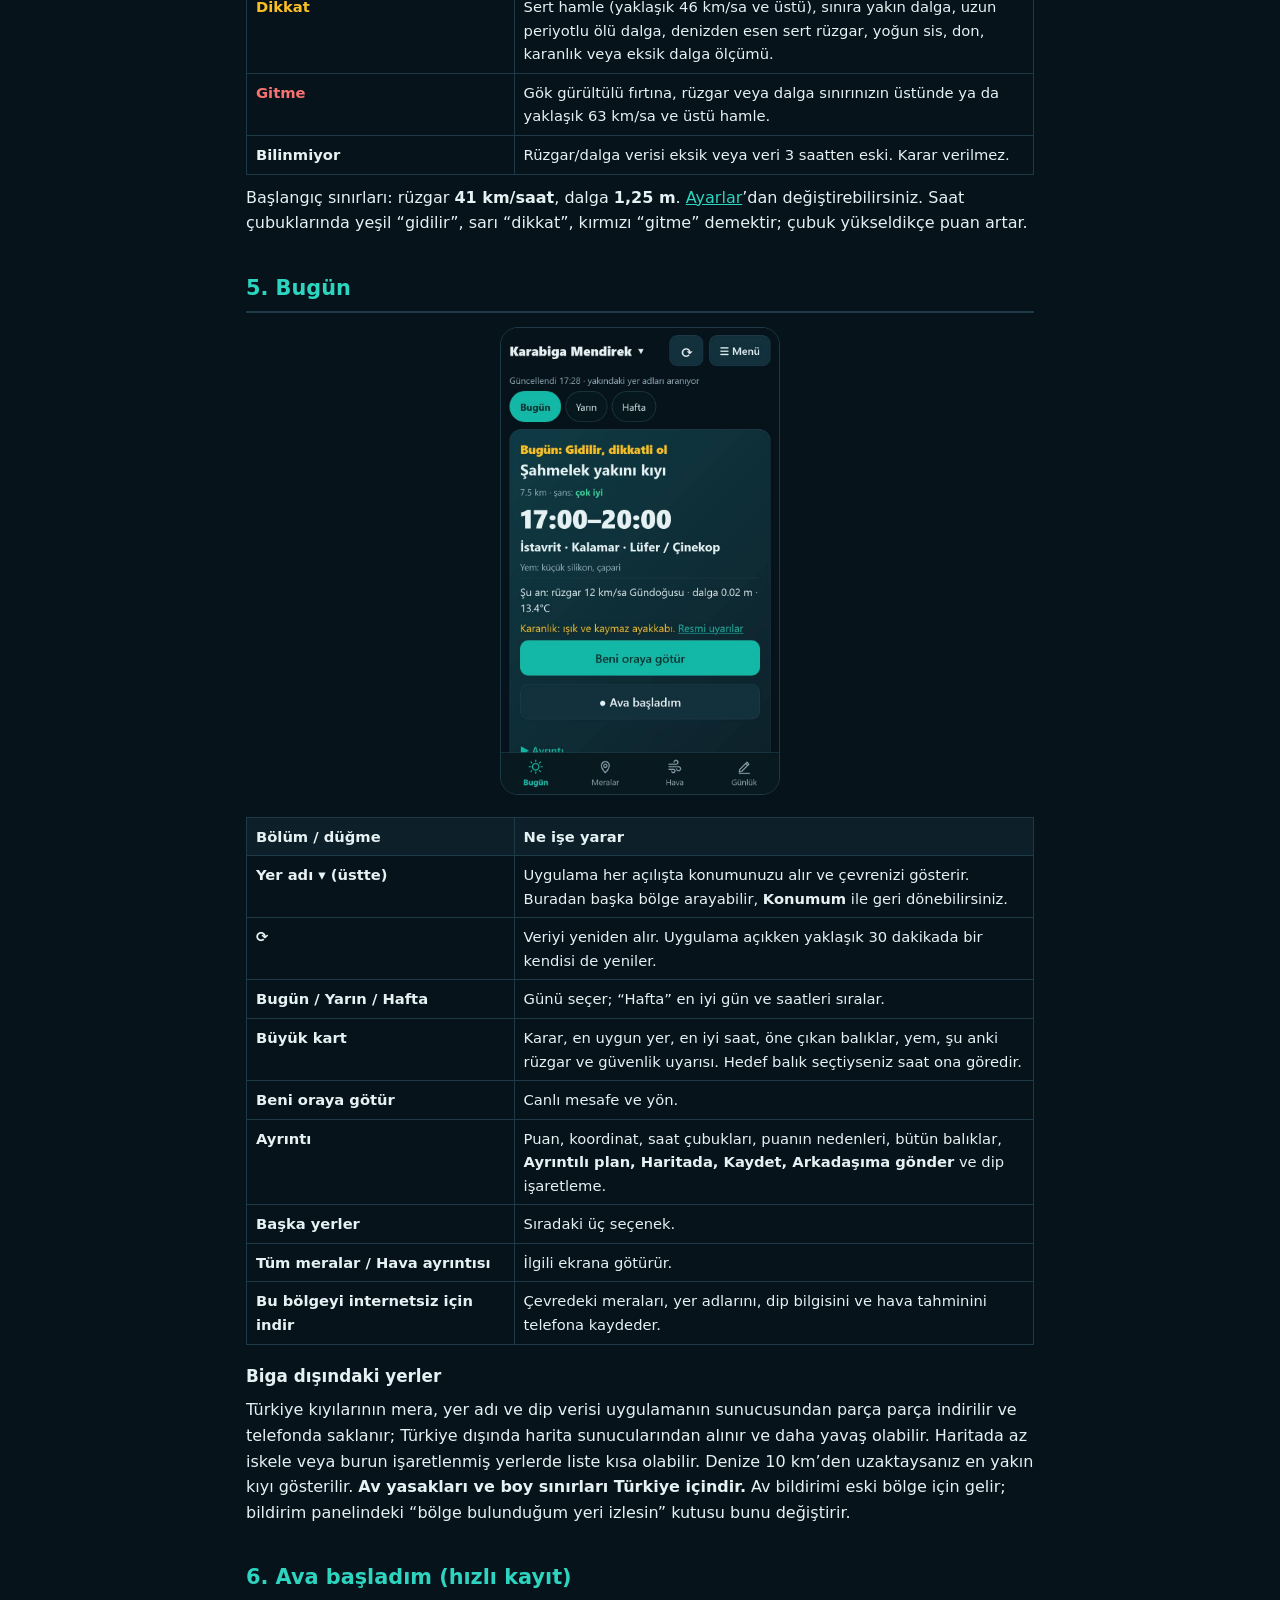
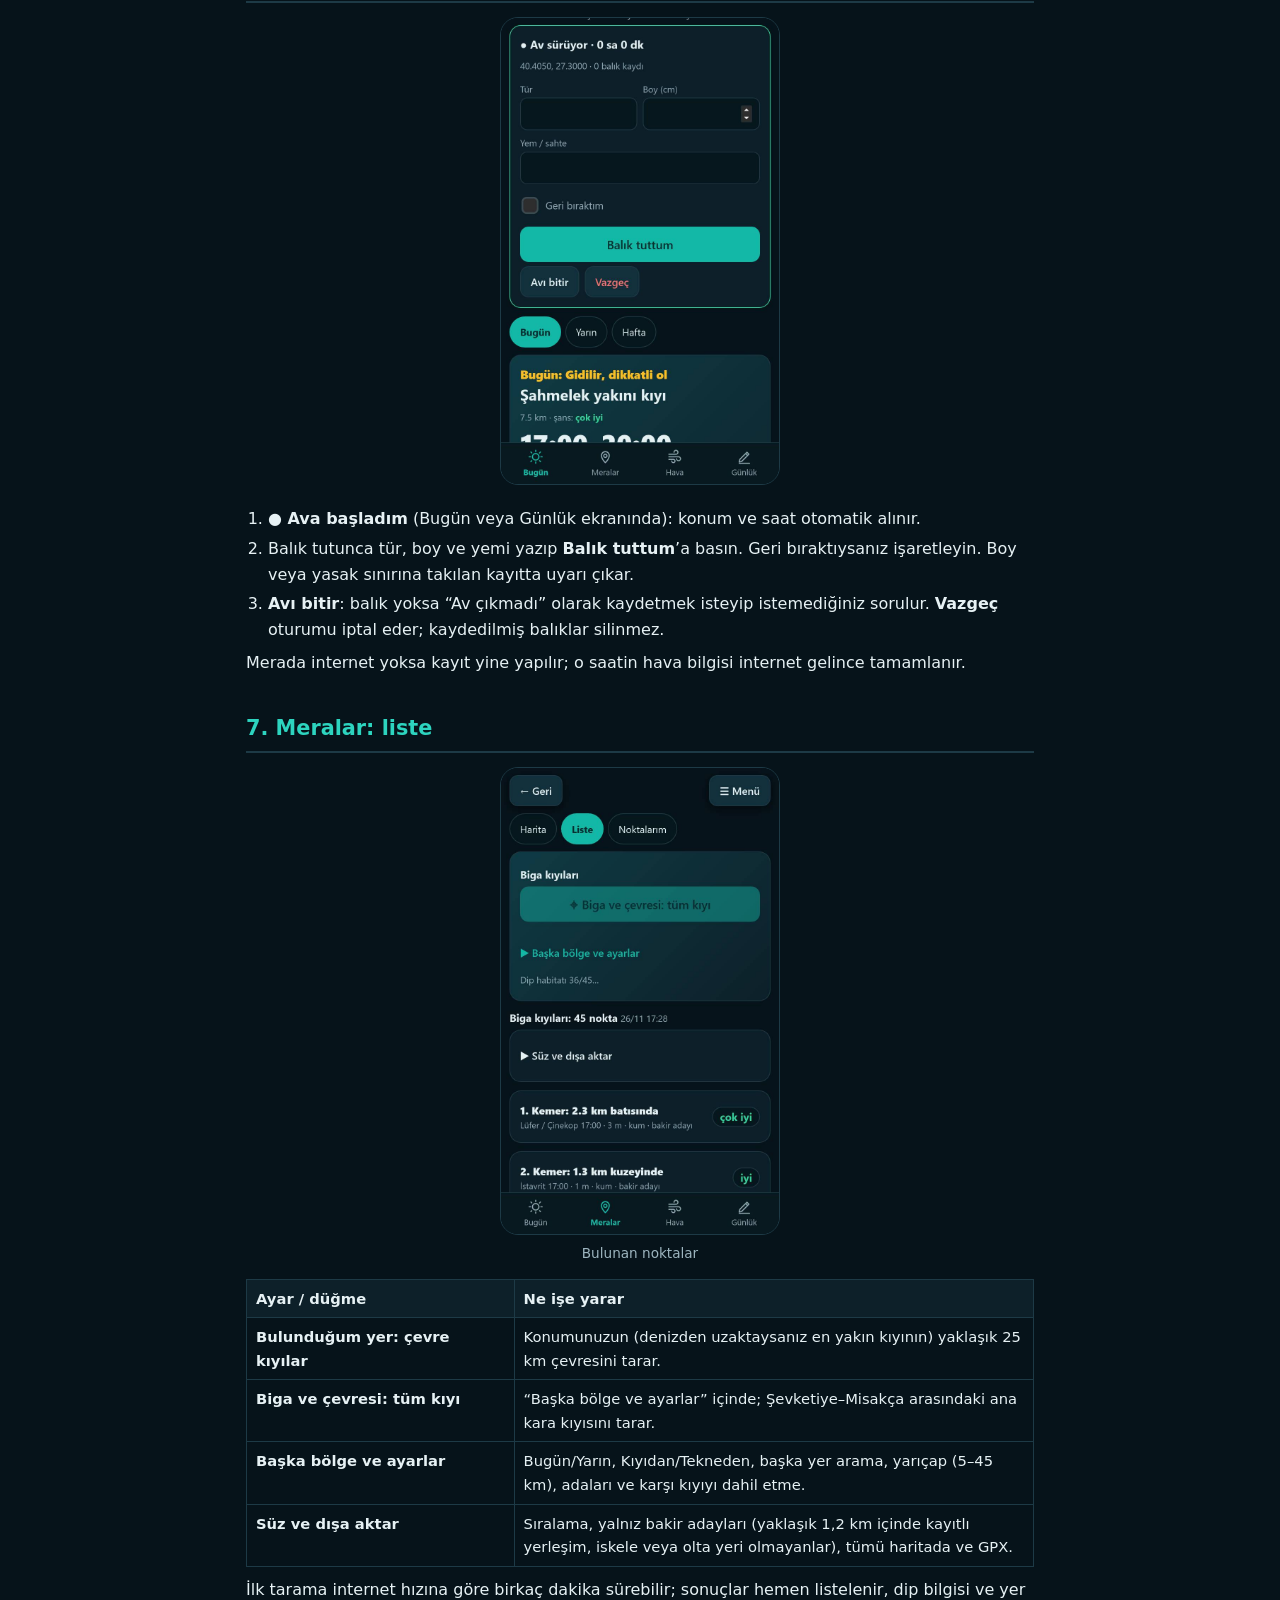
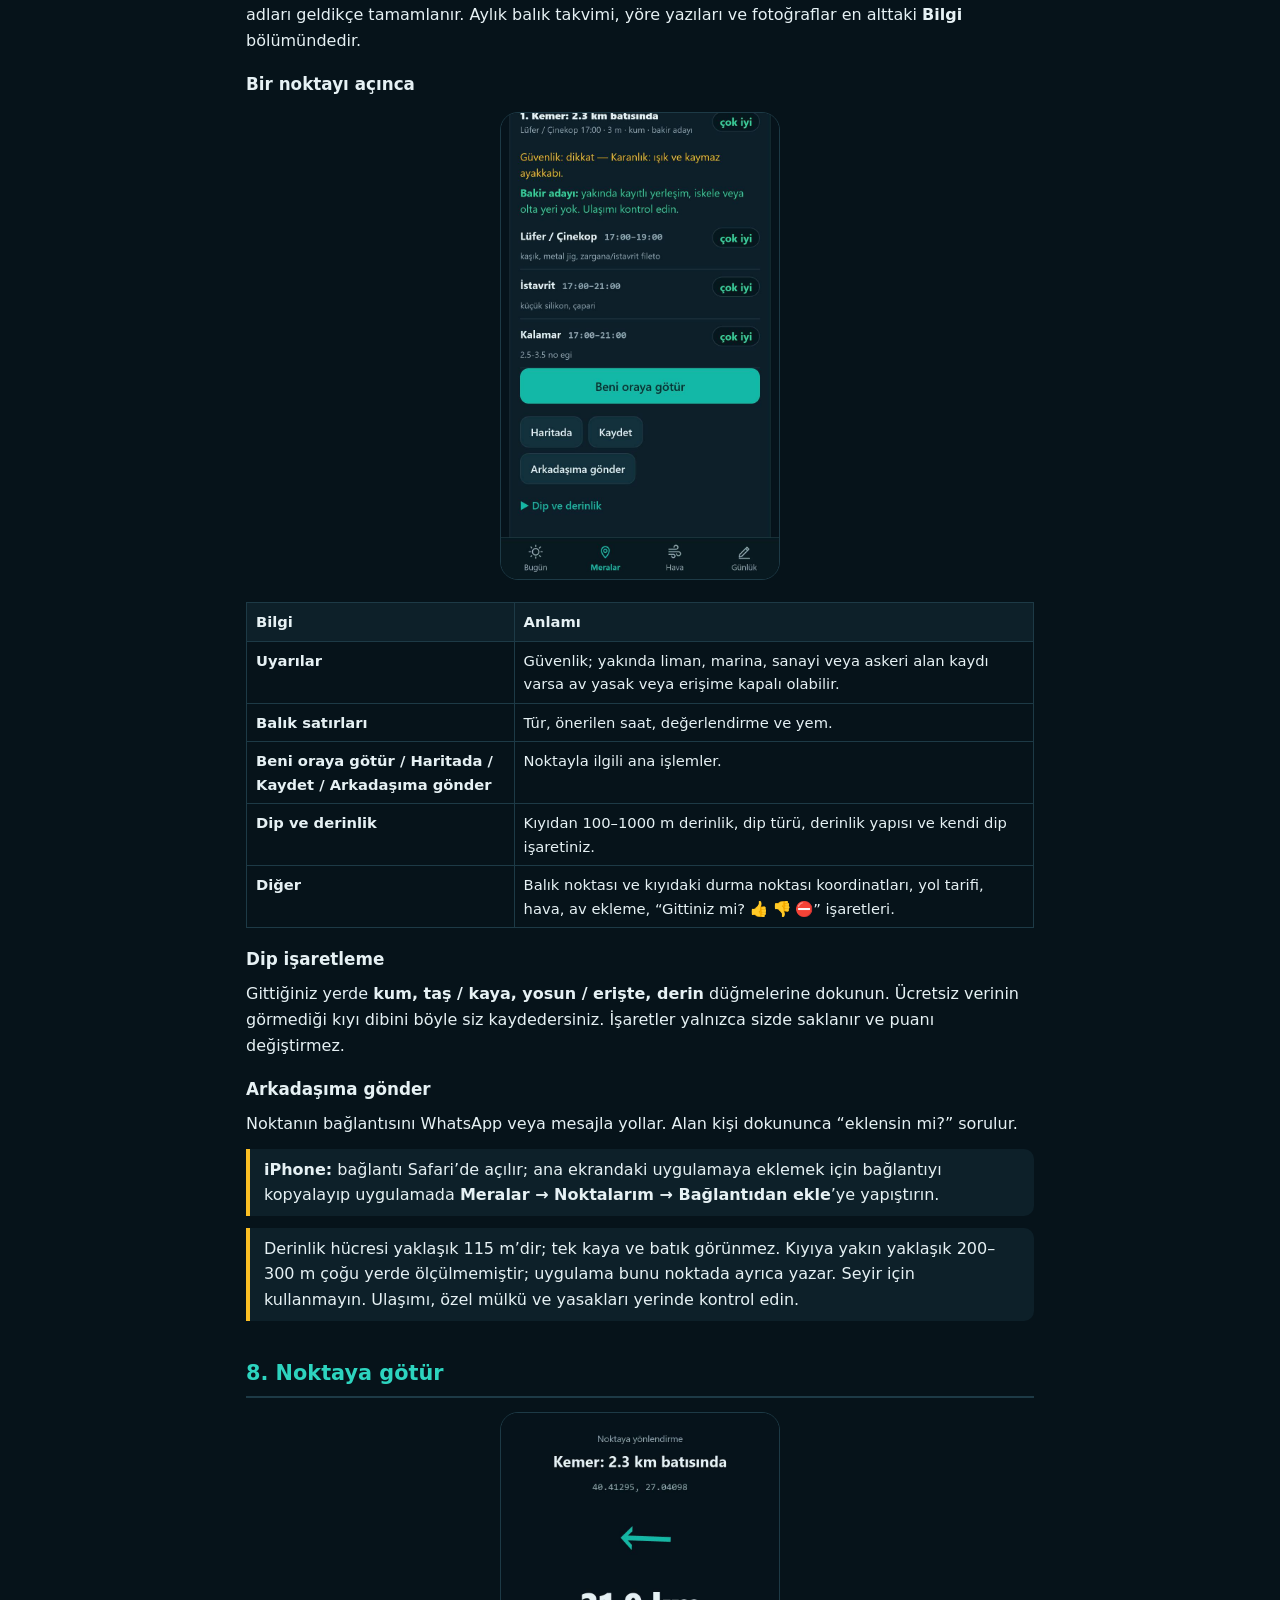
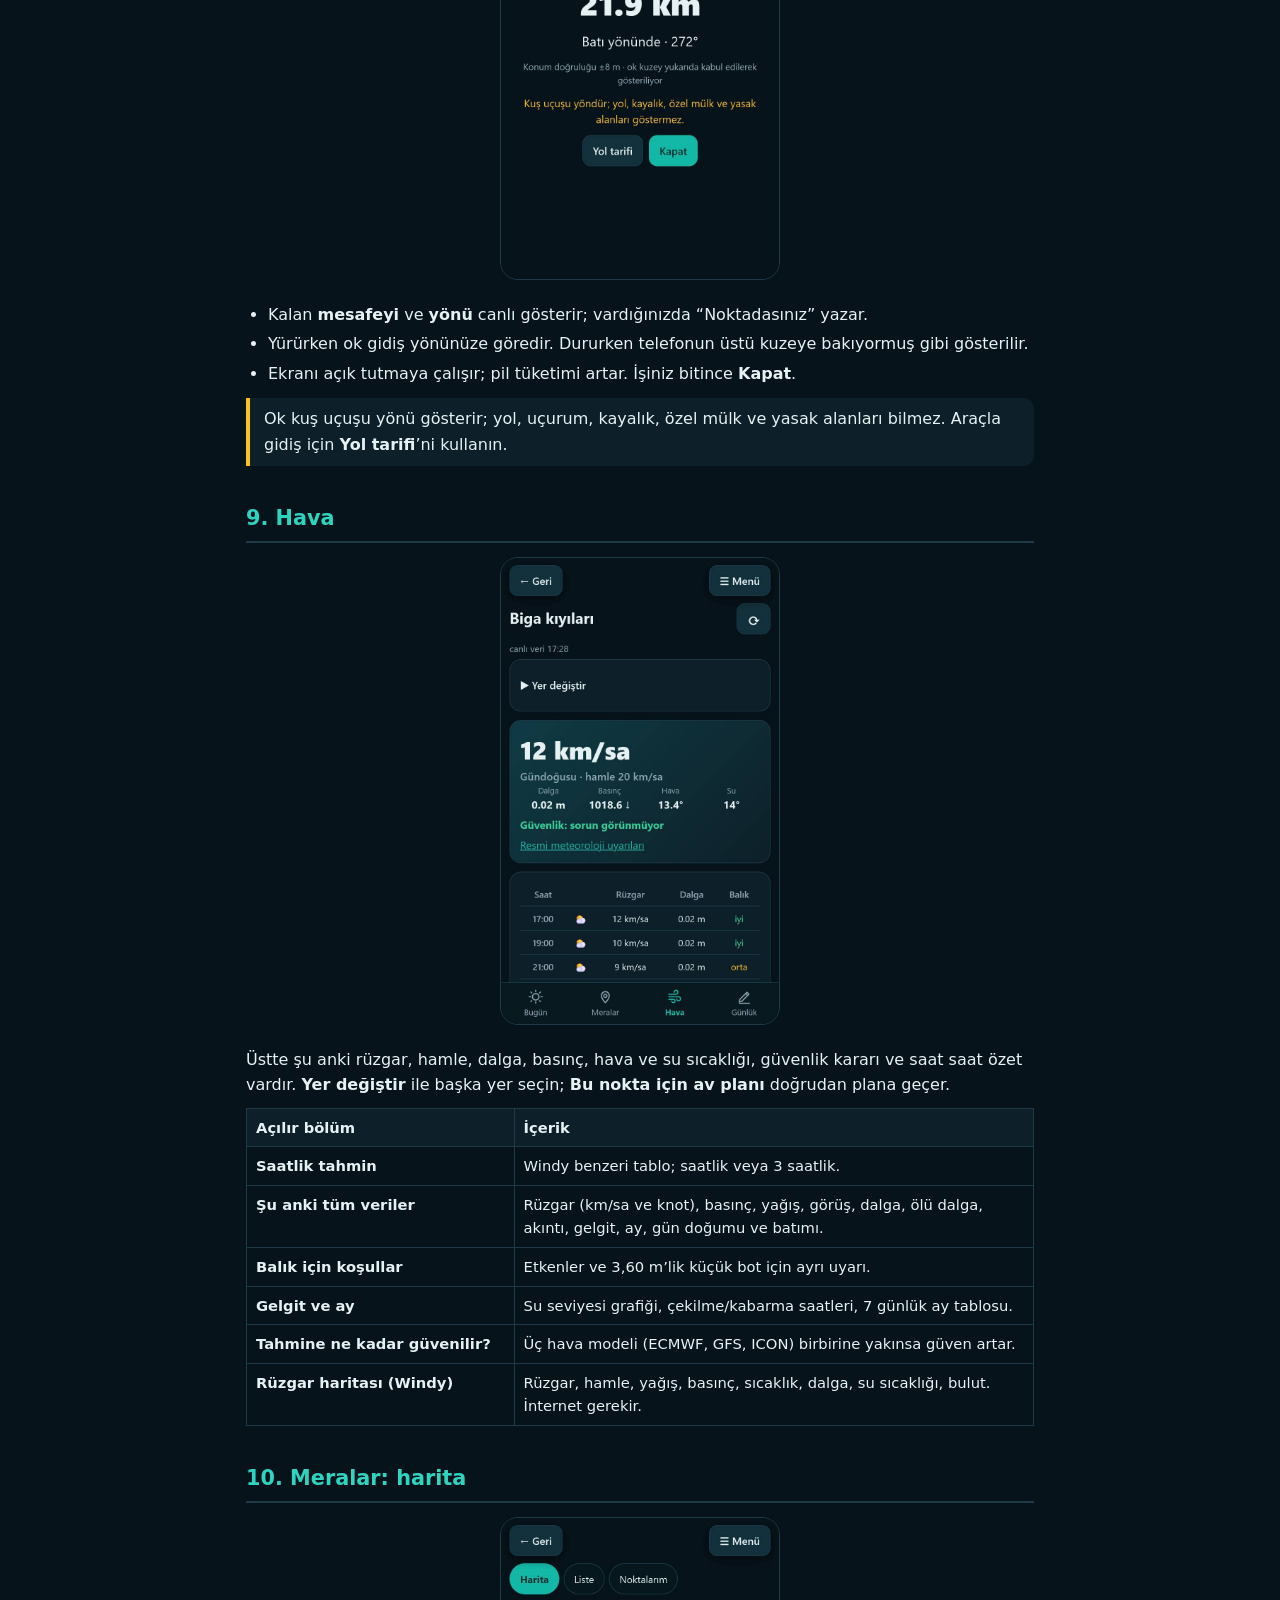
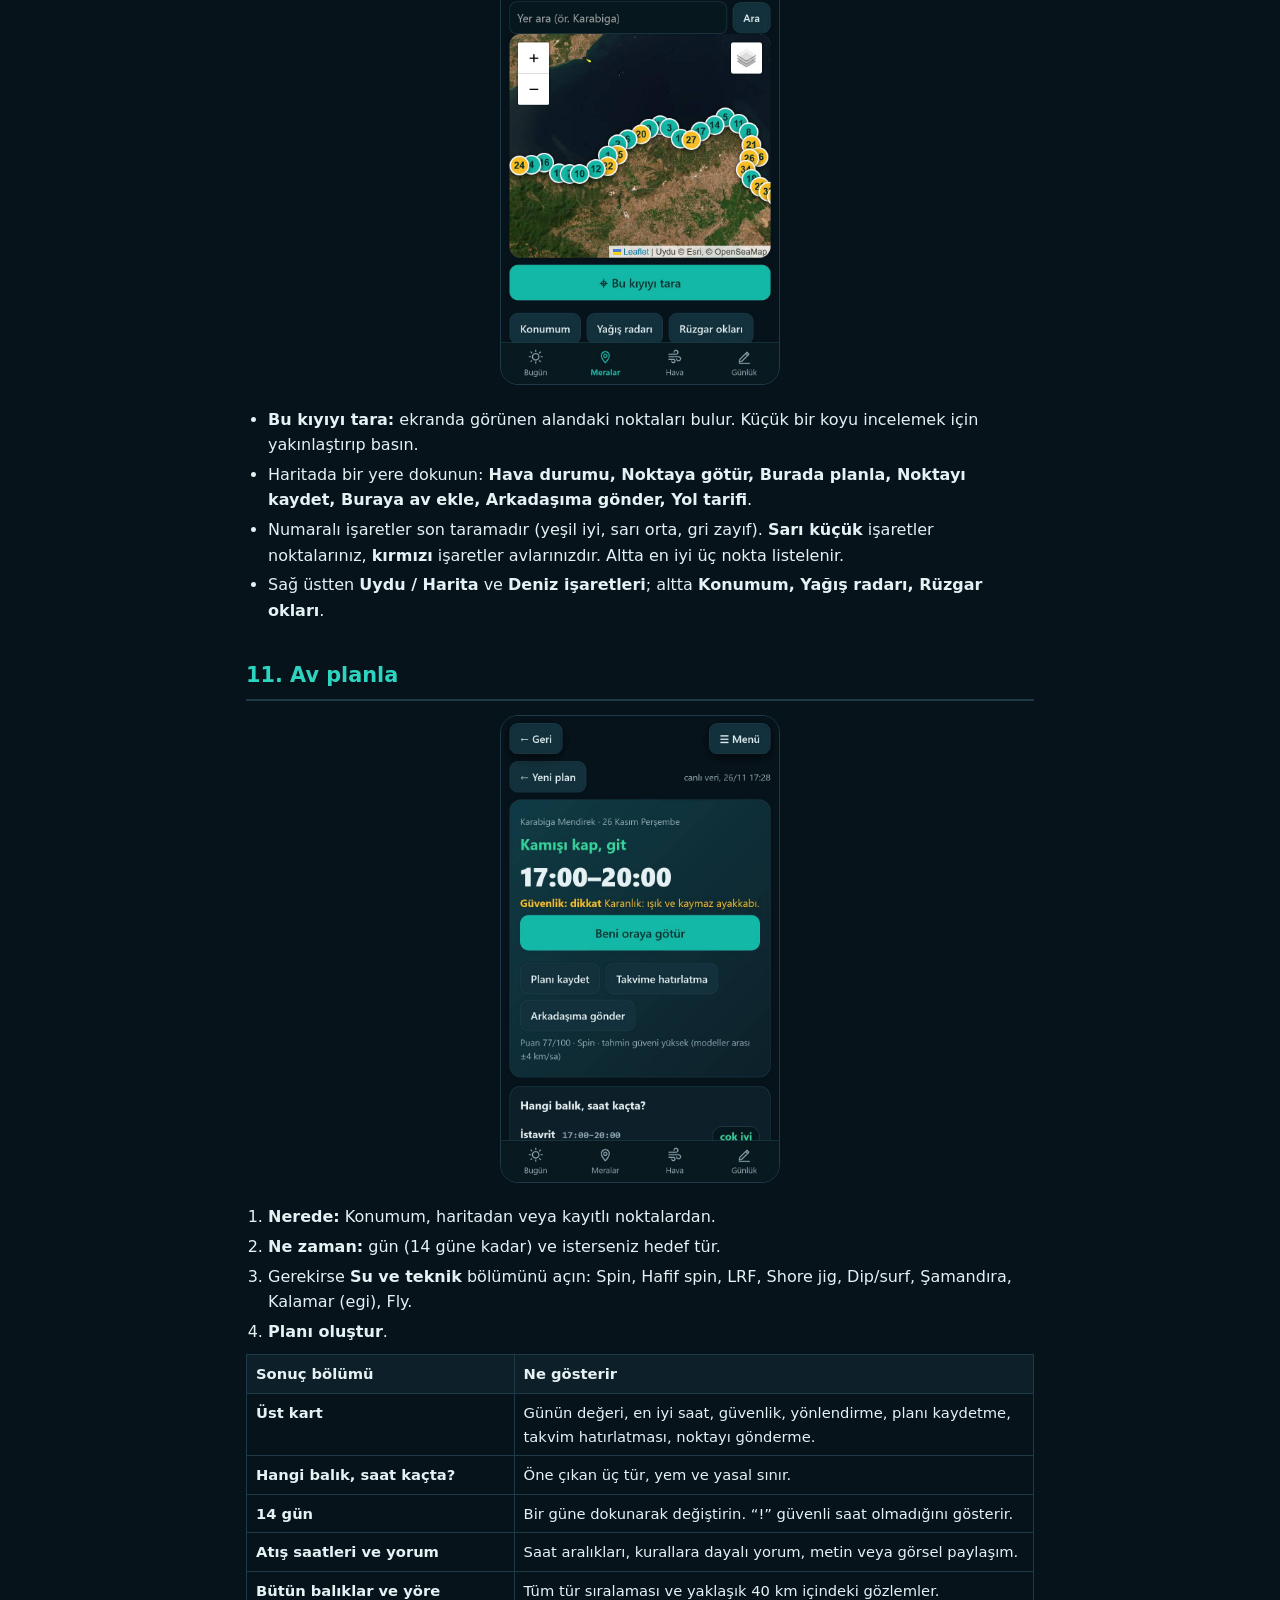
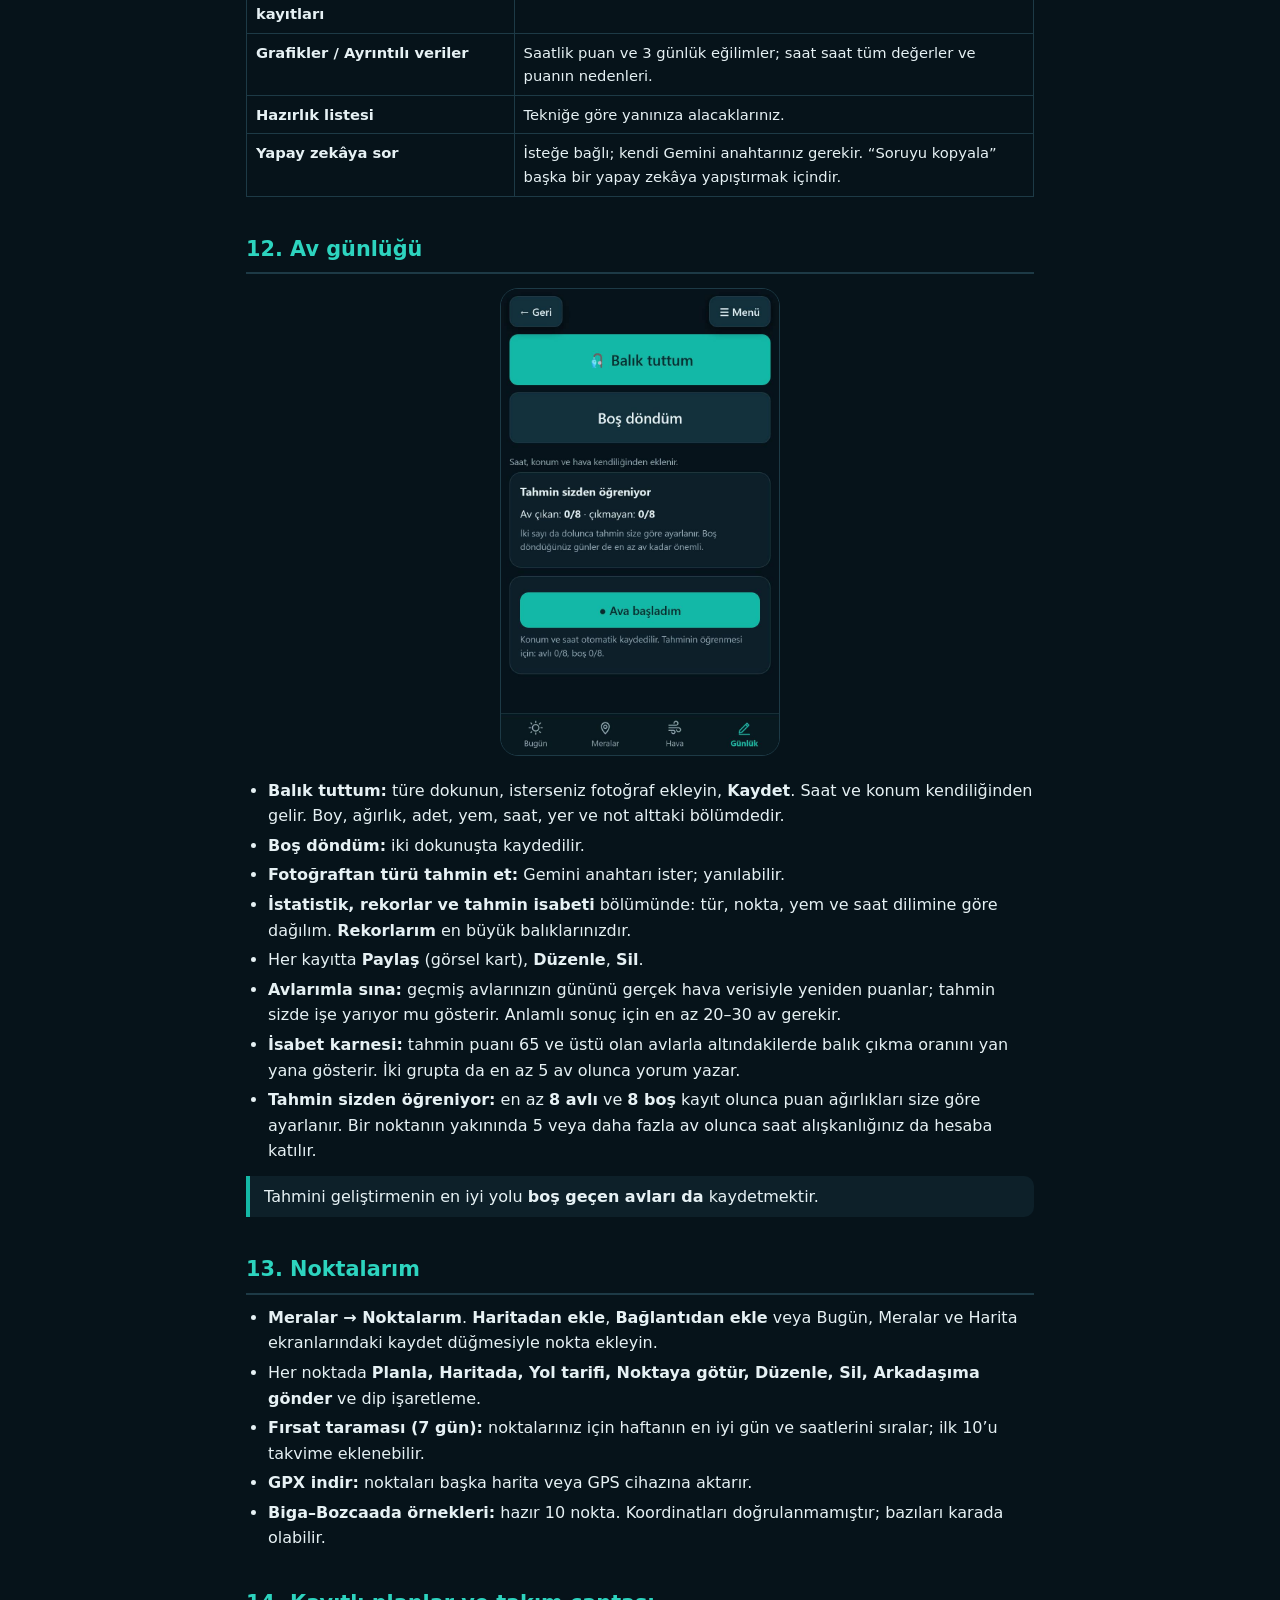
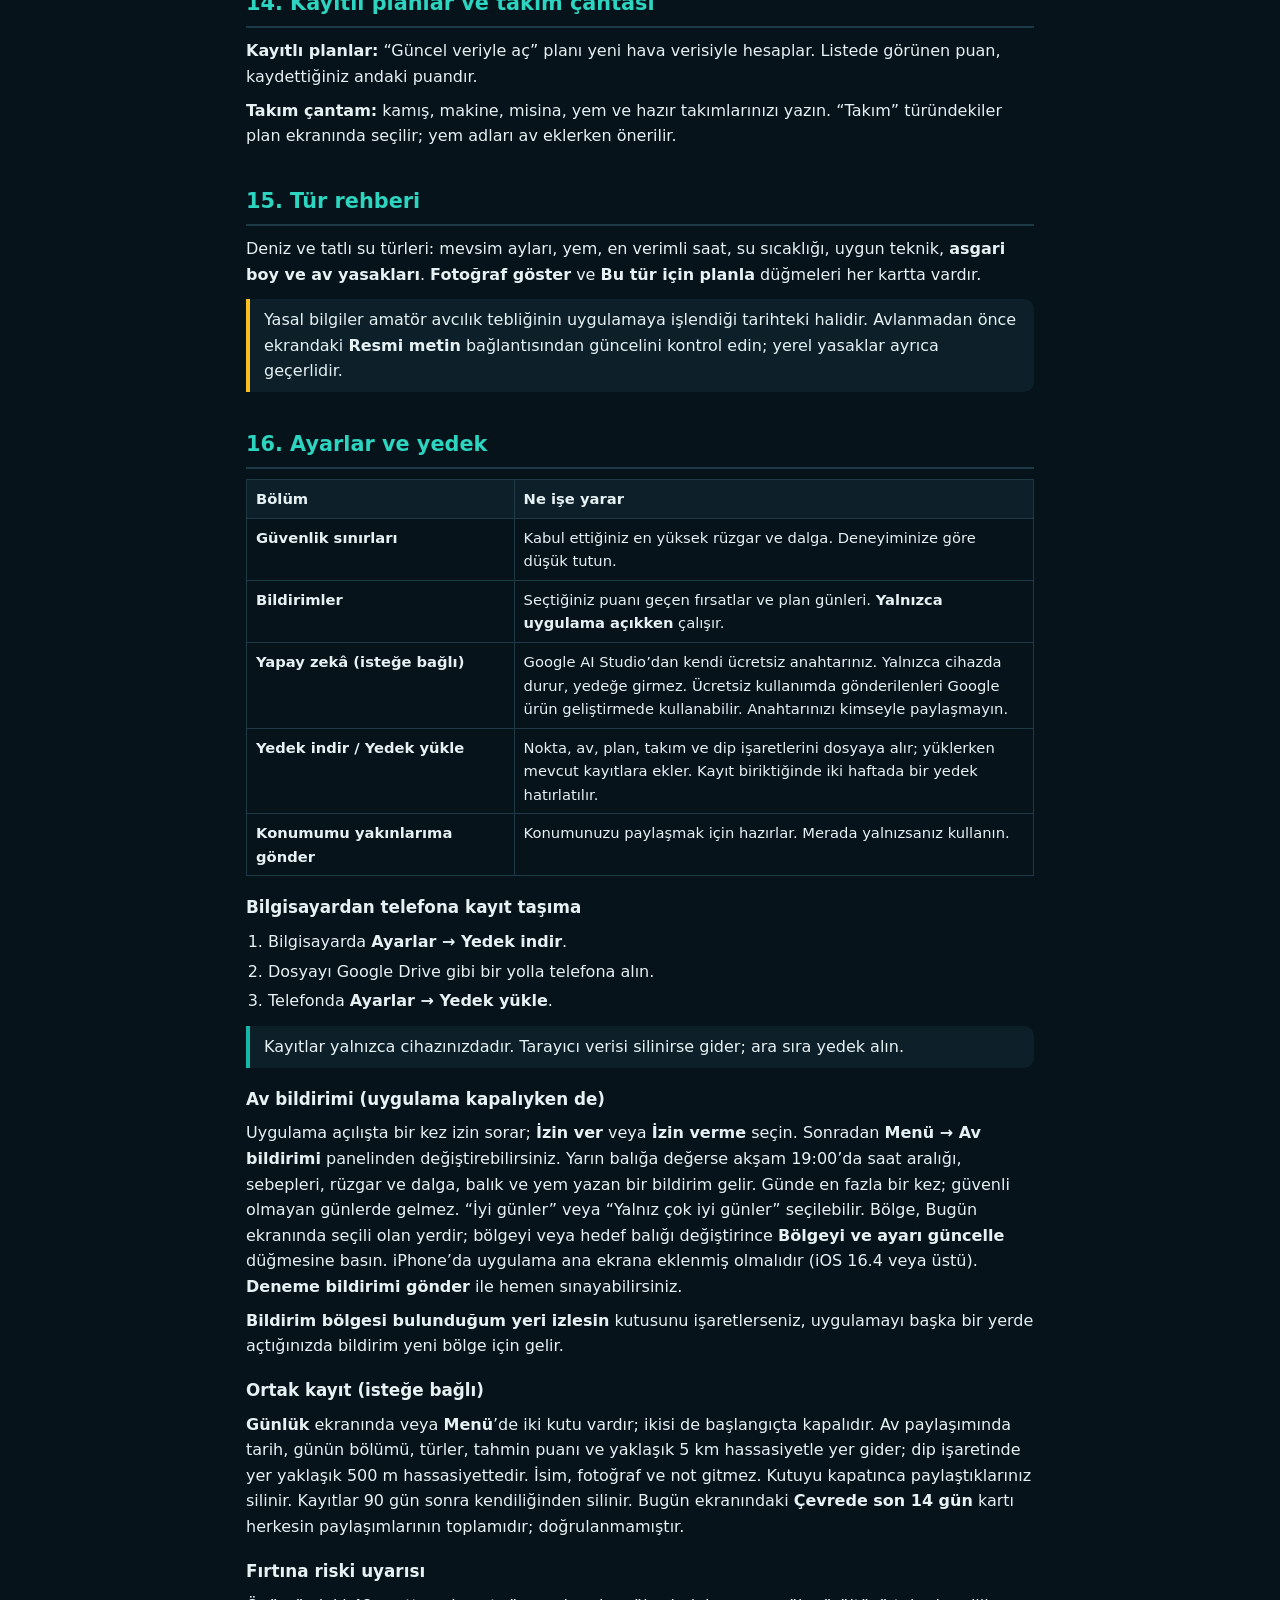
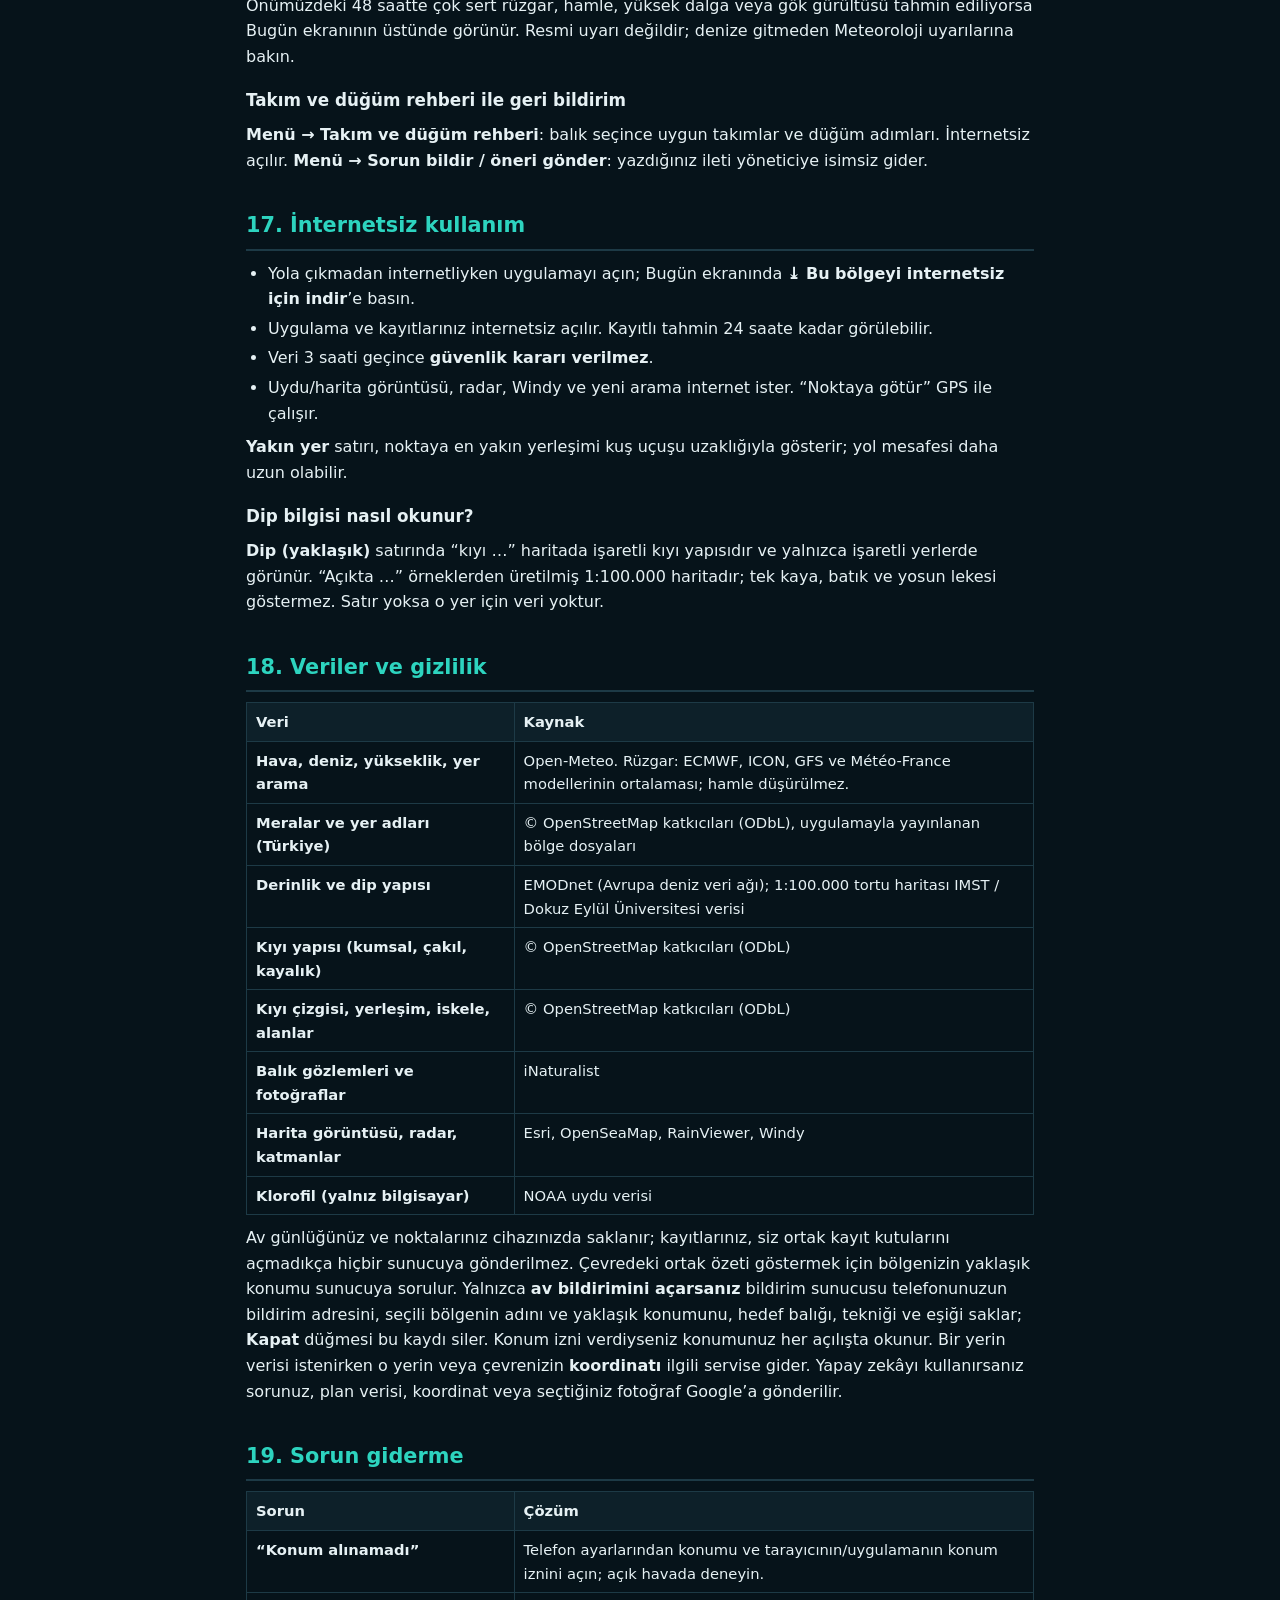
==== commit 149f1356: "Yayin guncellemesi" ====
--- a/kilavuz.html
+++ b/kilavuz.html
@@ -252,6 +252,13 @@
 <h3>Av bildirimi (uygulama kapalıyken de)</h3>
 <p>Uygulama açılışta bir kez izin sorar; <b>İzin ver</b> veya <b>İzin verme</b> seçin. Sonradan <b>Menü → Av bildirimi</b> panelinden değiştirebilirsiniz. Yarın balığa değerse akşam 19:00’da saat aralığı, sebepleri, rüzgar ve dalga, balık ve yem yazan bir bildirim gelir. Günde en fazla bir kez; güvenli olmayan günlerde gelmez. “İyi günler” veya “Yalnız çok iyi günler” seçilebilir. Bölge, Bugün ekranında seçili olan yerdir; bölgeyi veya hedef balığı değiştirince <b>Bölgeyi ve ayarı güncelle</b> düğmesine basın. iPhone’da uygulama ana ekrana eklenmiş olmalıdır (iOS 16.4 veya üstü). <b>Deneme bildirimi gönder</b> ile hemen sınayabilirsiniz.</p>
 <p><b>Bildirim bölgesi bulunduğum yeri izlesin</b> kutusunu işaretlerseniz, uygulamayı başka bir yerde açtığınızda bildirim yeni bölge için gelir.</p>
+<h3>Ortak kayıt (isteğe bağlı)</h3>
+<p><b>Günlük</b> ekranında veya <b>Menü</b>’de iki kutu vardır; ikisi de başlangıçta kapalıdır. Av paylaşımında tarih, günün bölümü, türler, tahmin puanı ve yaklaşık 5 km hassasiyetle yer gider; dip işaretinde yer yaklaşık 500 m hassasiyettedir. İsim, fotoğraf ve not gitmez. Kutuyu kapatınca paylaştıklarınız silinir. Kayıtlar 90 gün sonra kendiliğinden silinir. Bugün ekranındaki <b>Çevrede son 14 gün</b> kartı herkesin paylaşımlarının toplamıdır; doğrulanmamıştır.</p>
+<h3>Fırtına riski uyarısı</h3>
+<p>Önümüzdeki 48 saatte çok sert rüzgar, hamle, yüksek dalga veya gök gürültüsü tahmin ediliyorsa Bugün ekranının üstünde görünür. Resmi uyarı değildir; denize gitmeden Meteoroloji uyarılarına bakın.</p>
+<h3>Takım ve düğüm rehberi ile geri bildirim</h3>
+<p><b>Menü → Takım ve düğüm rehberi</b>: balık seçince uygun takımlar ve düğüm adımları. İnternetsiz açılır. <b>Menü → Sorun bildir / öneri gönder</b>: yazdığınız ileti yöneticiye isimsiz gider.</p>
+
 <h2 id="internetsiz">17. İnternetsiz kullanım</h2>
 <ul>
 <li>Yola çıkmadan internetliyken uygulamayı açın; Bugün ekranında <b>⤓ Bu bölgeyi internetsiz için indir</b>’e basın.</li>
@@ -274,7 +281,7 @@
 <tr><td>Balık gözlemleri ve fotoğraflar</td><td>iNaturalist</td></tr>
 <tr><td>Harita görüntüsü, radar, katmanlar</td><td>Esri, OpenSeaMap, RainViewer, Windy</td></tr>
 <tr><td>Klorofil (yalnız bilgisayar)</td><td>NOAA uydu verisi</td></tr></table>
-<p>Av günlüğünüz ve noktalarınız cihazınızda saklanır; kayıtlarınız hiçbir sunucuya gönderilmez. Yalnızca <b>av bildirimini açarsanız</b> bildirim sunucusu telefonunuzun bildirim adresini, seçili bölgenin adını ve yaklaşık konumunu, hedef balığı, tekniği ve eşiği saklar; <b>Kapat</b> düğmesi bu kaydı siler. Konum izni verdiyseniz konumunuz her açılışta okunur. Bir yerin verisi istenirken o yerin veya çevrenizin <b>koordinatı</b> ilgili servise gider. Yapay zekâyı kullanırsanız sorunuz, plan verisi, koordinat veya seçtiğiniz fotoğraf Google’a gönderilir.</p>
+<p>Av günlüğünüz ve noktalarınız cihazınızda saklanır; kayıtlarınız, siz ortak kayıt kutularını açmadıkça hiçbir sunucuya gönderilmez. Çevredeki ortak özeti göstermek için bölgenizin yaklaşık konumu sunucuya sorulur. Yalnızca <b>av bildirimini açarsanız</b> bildirim sunucusu telefonunuzun bildirim adresini, seçili bölgenin adını ve yaklaşık konumunu, hedef balığı, tekniği ve eşiği saklar; <b>Kapat</b> düğmesi bu kaydı siler. Konum izni verdiyseniz konumunuz her açılışta okunur. Bir yerin verisi istenirken o yerin veya çevrenizin <b>koordinatı</b> ilgili servise gider. Yapay zekâyı kullanırsanız sorunuz, plan verisi, koordinat veya seçtiğiniz fotoğraf Google’a gönderilir.</p>
 
 <h2 id="sorun">19. Sorun giderme</h2>
 <table><tr><th>Sorun</th><th>Çözüm</th></tr>
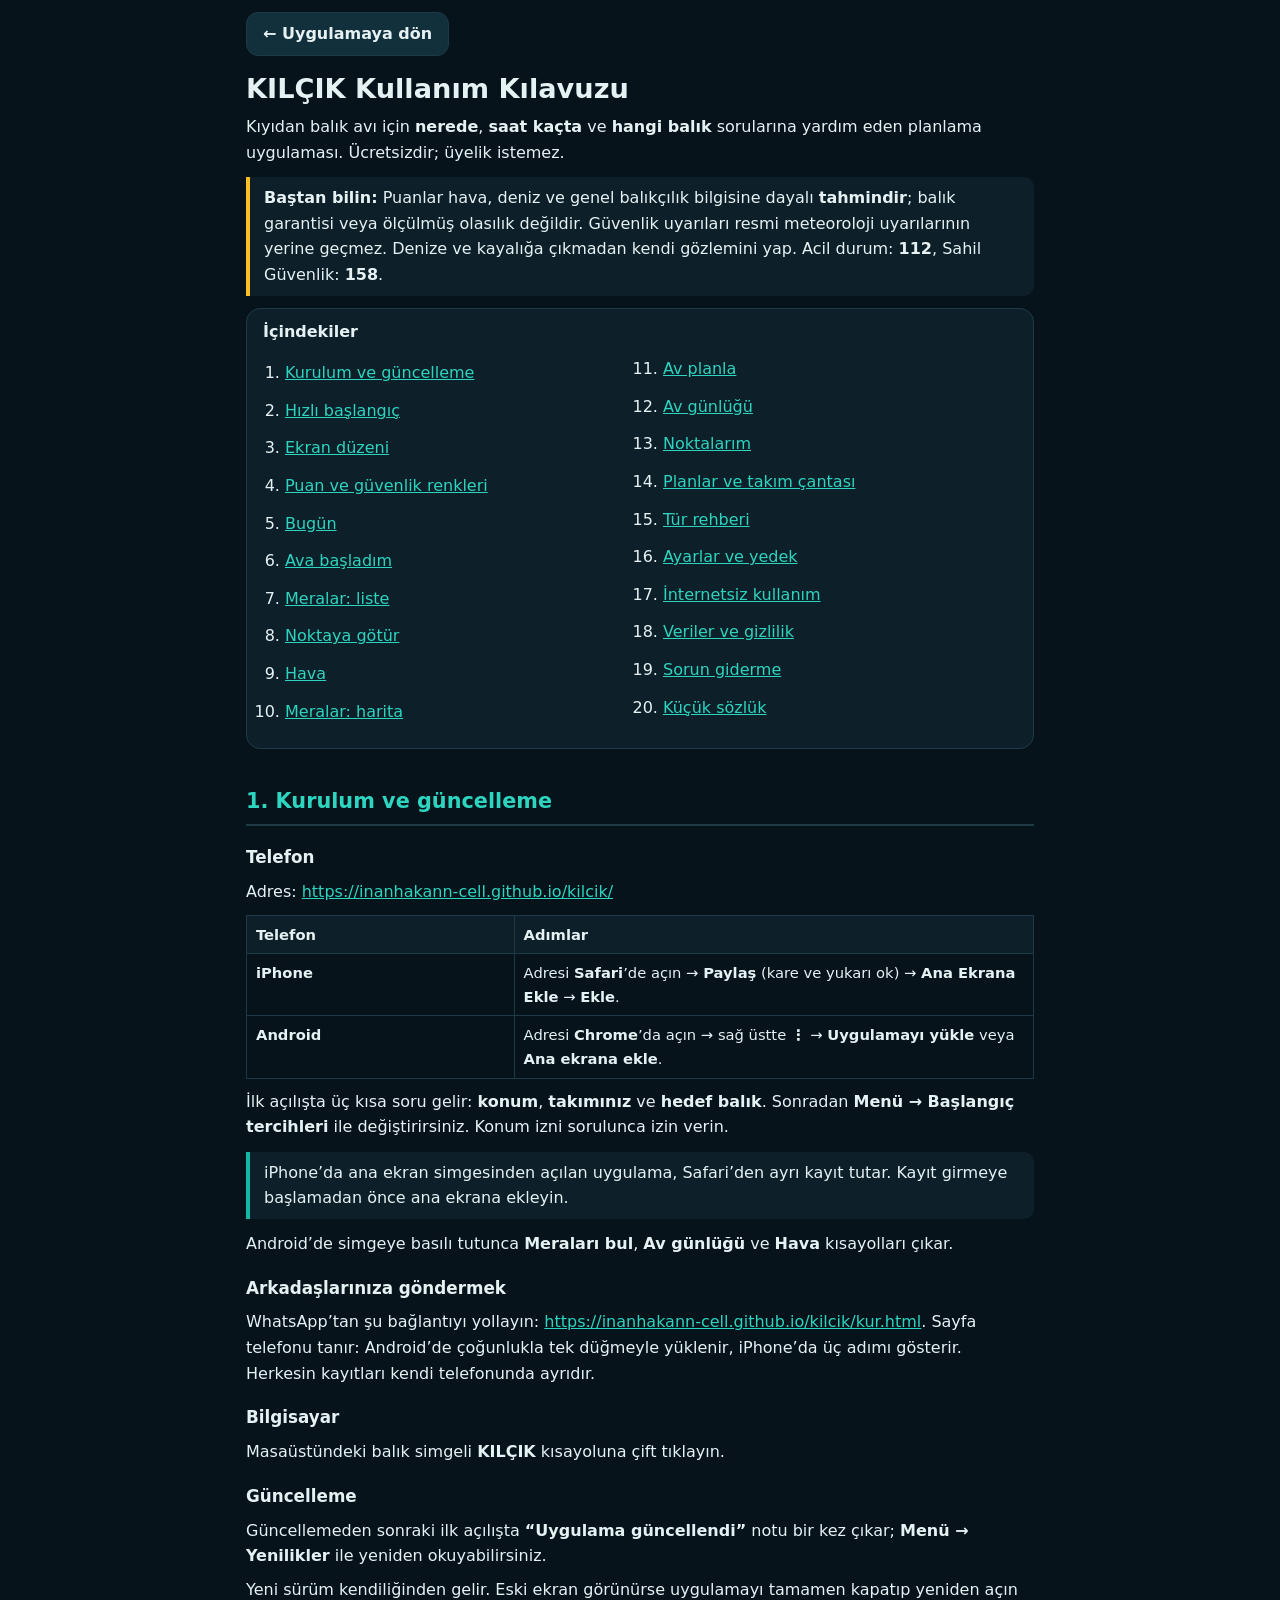
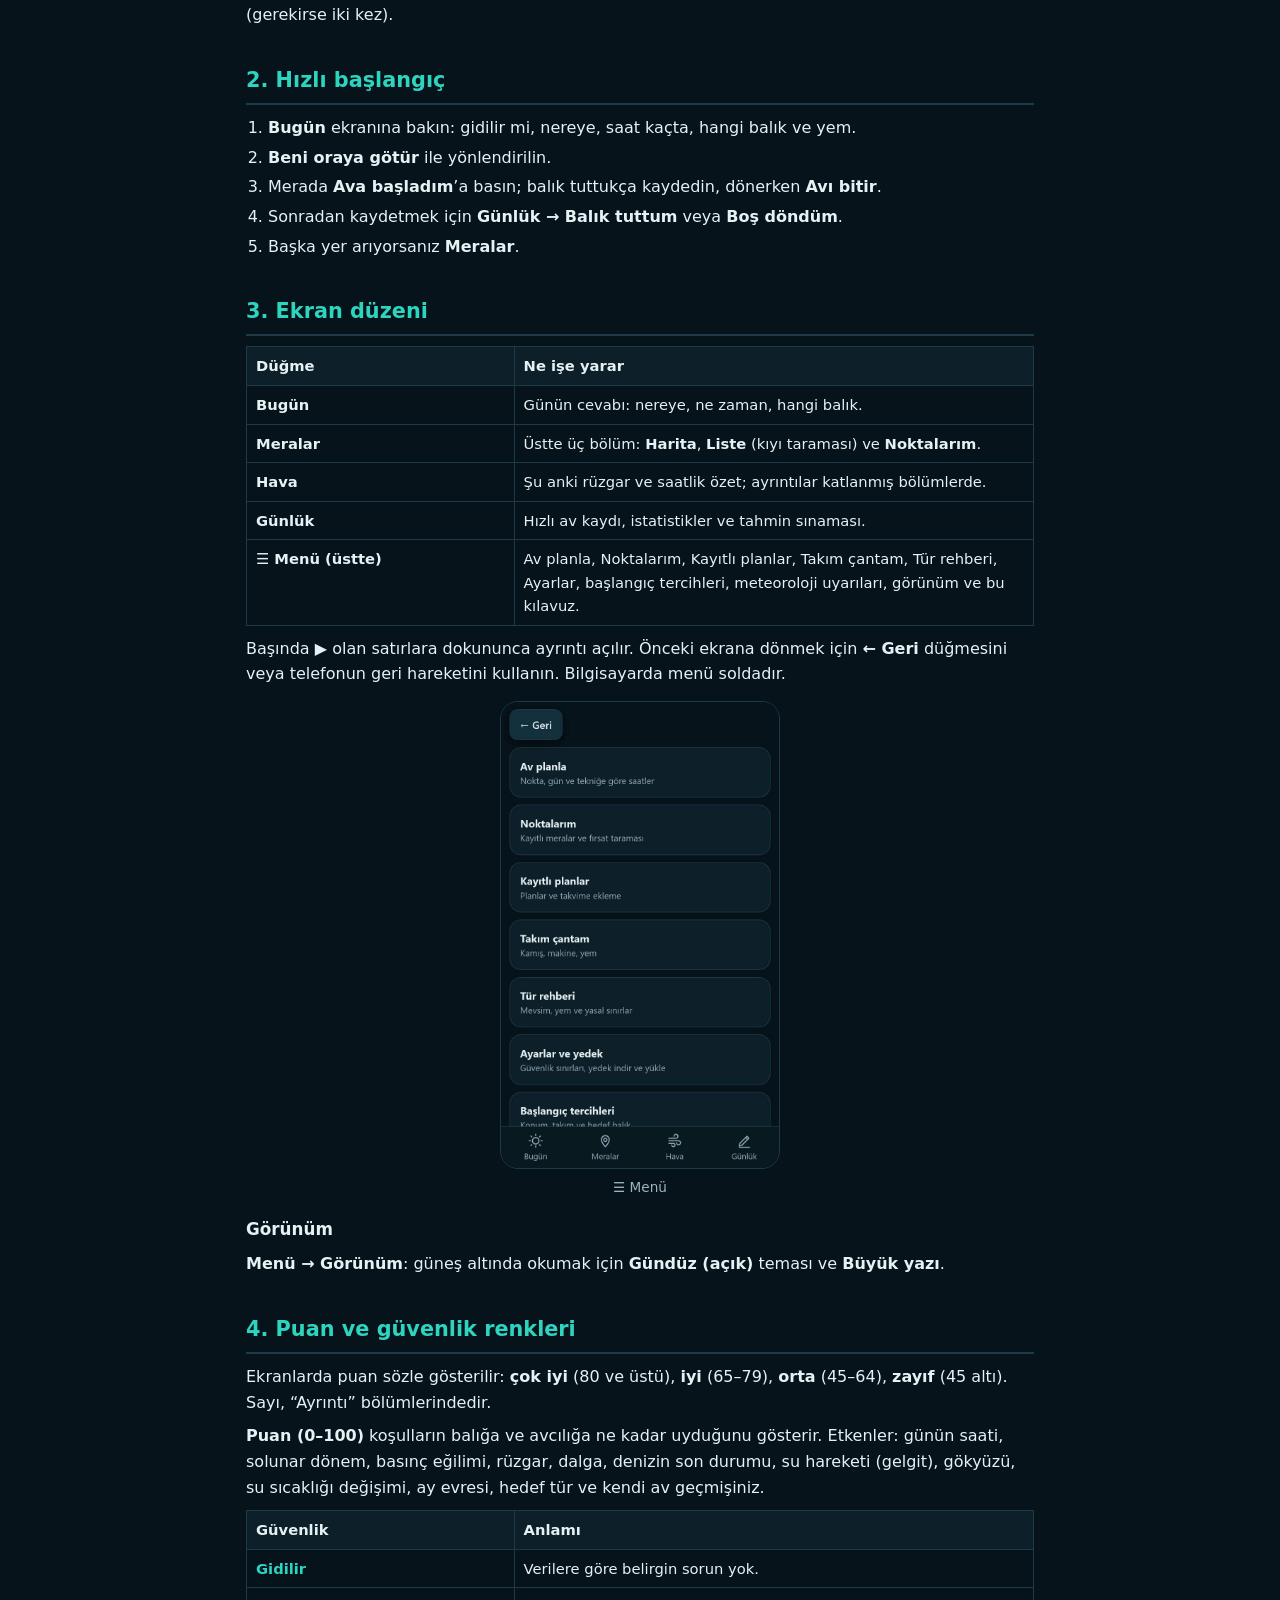
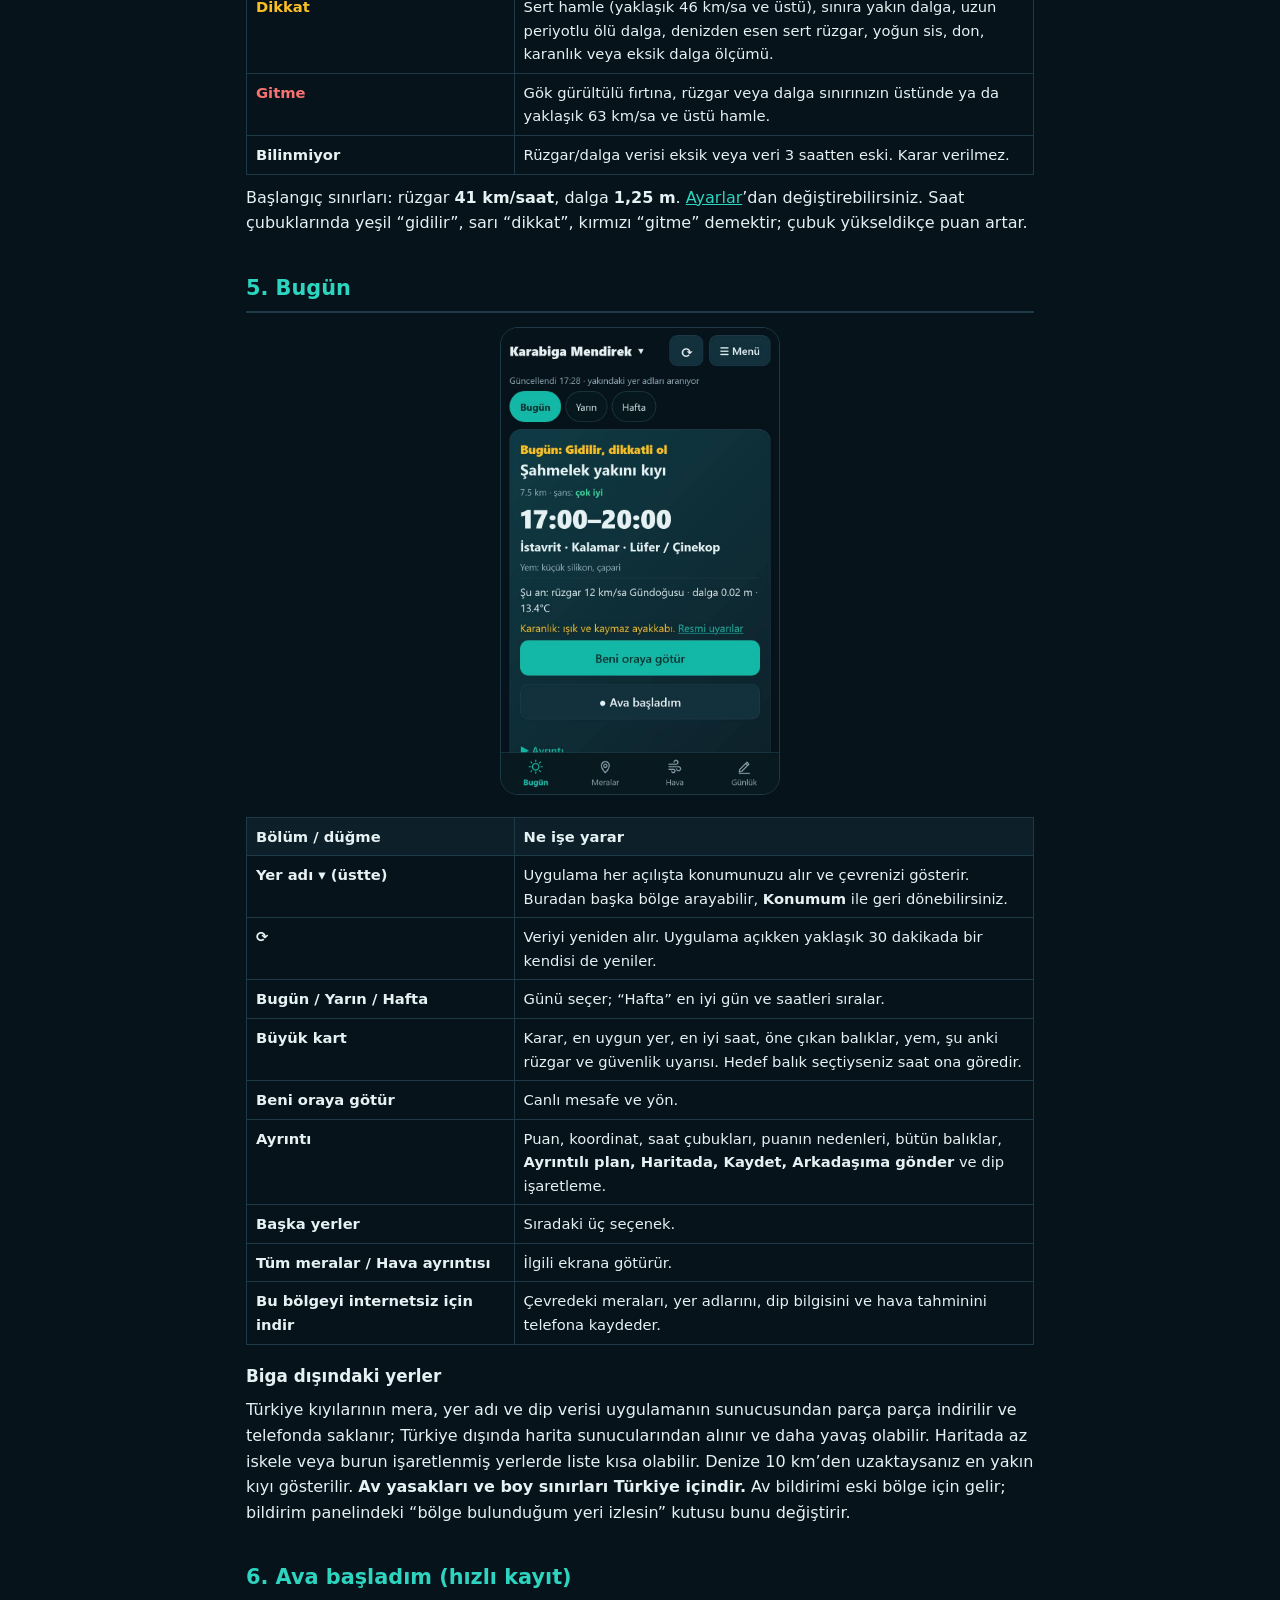
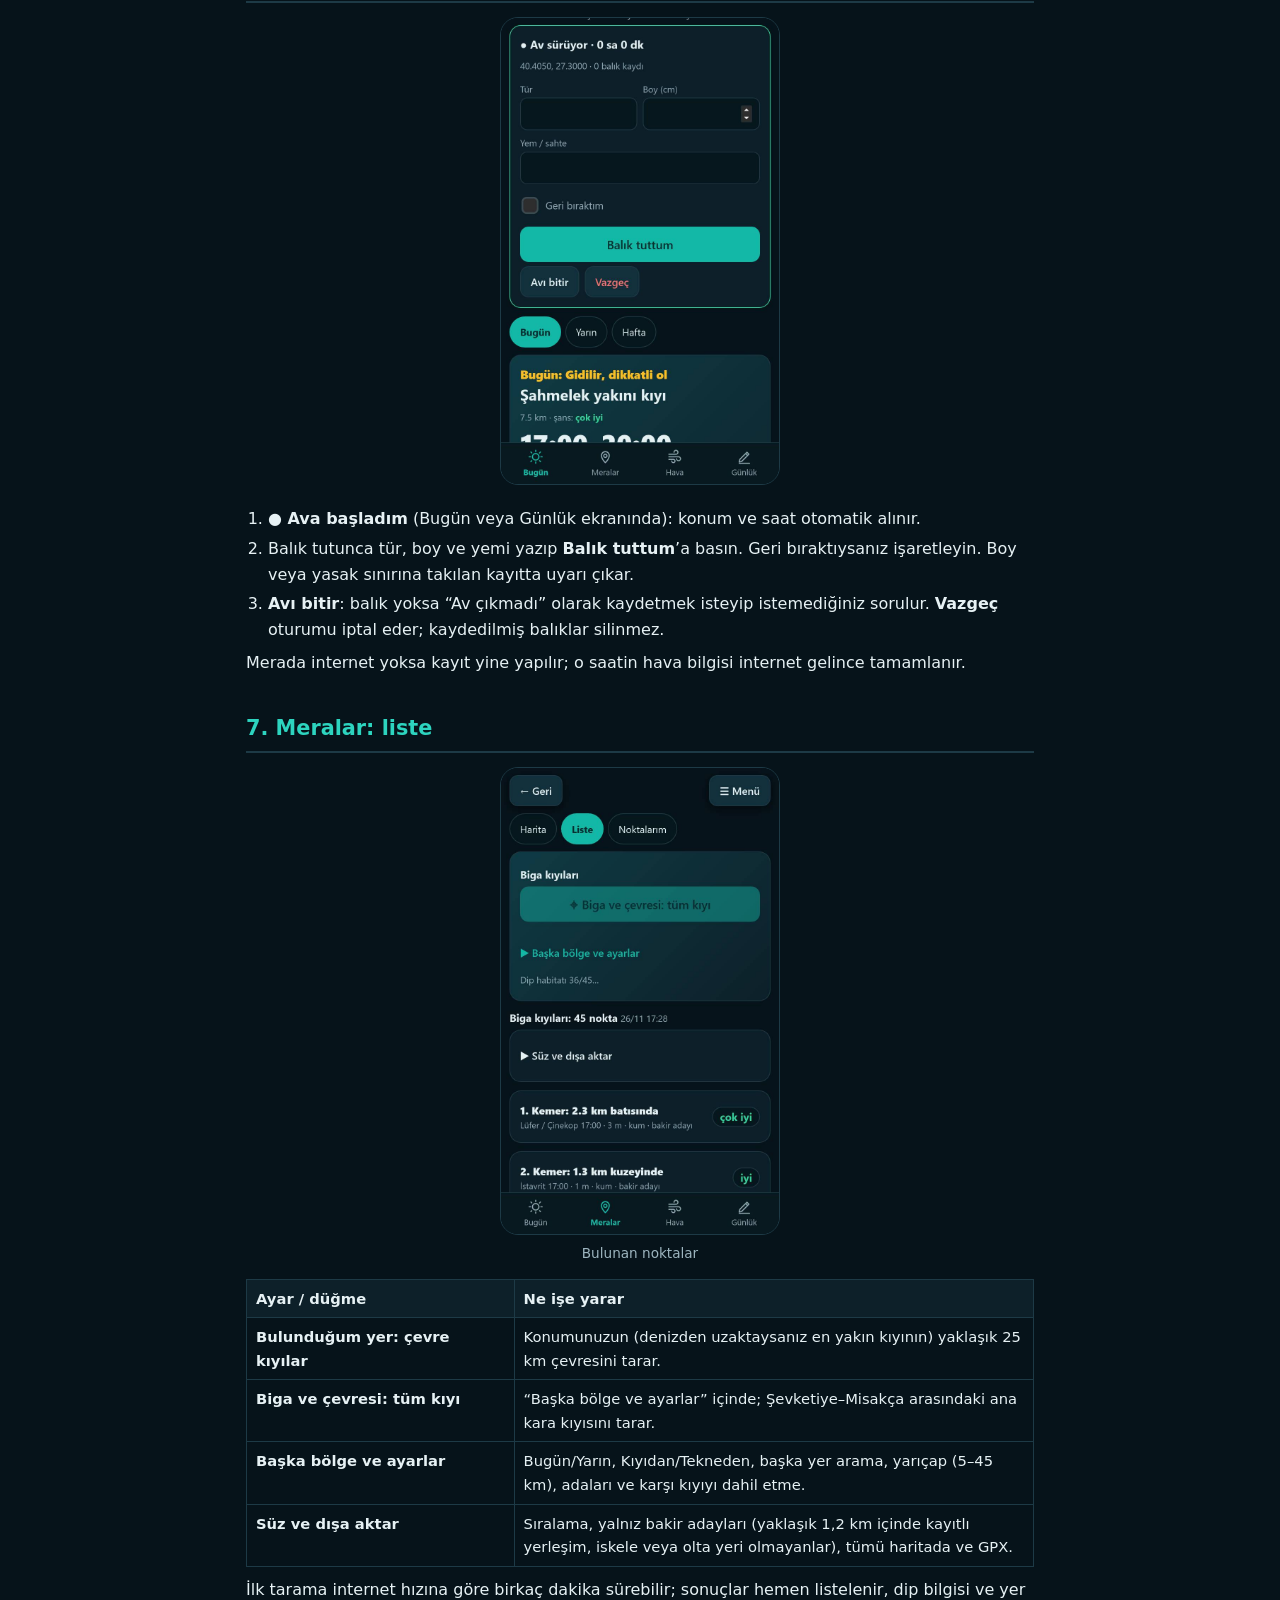
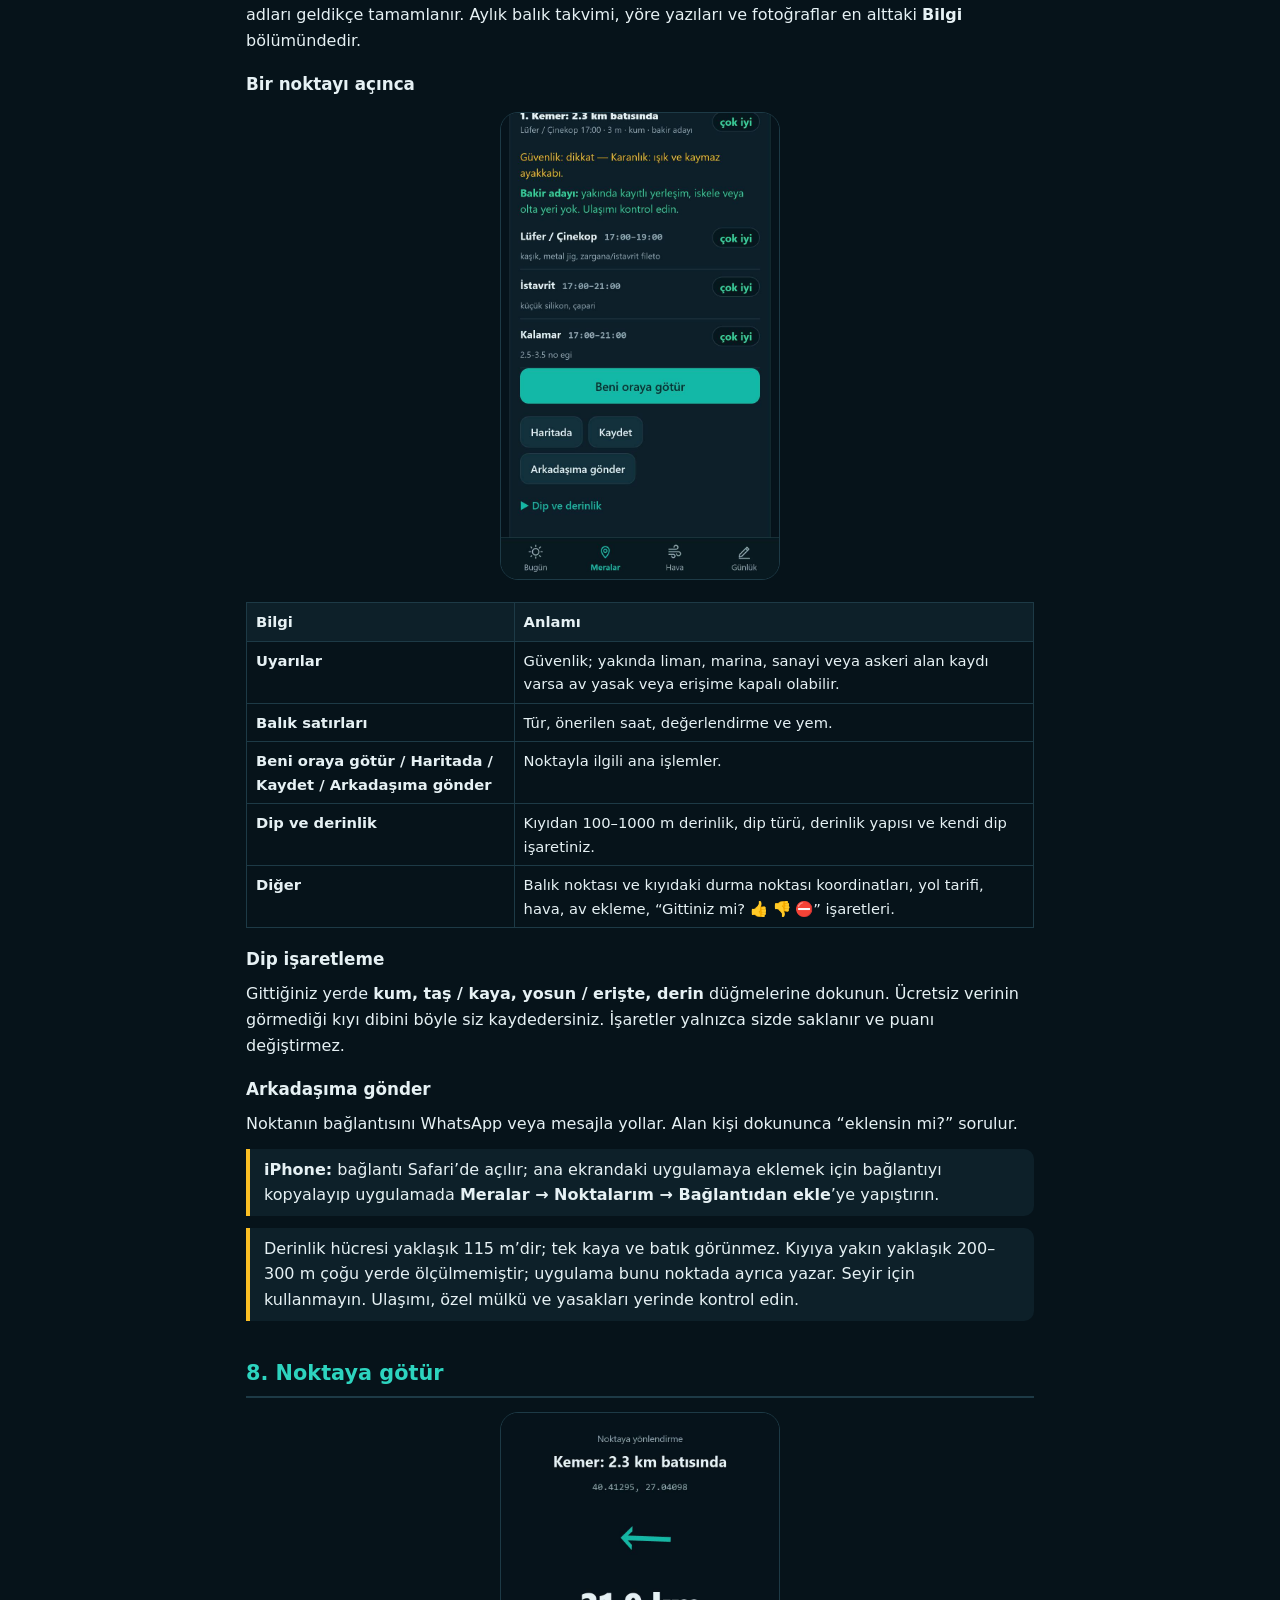
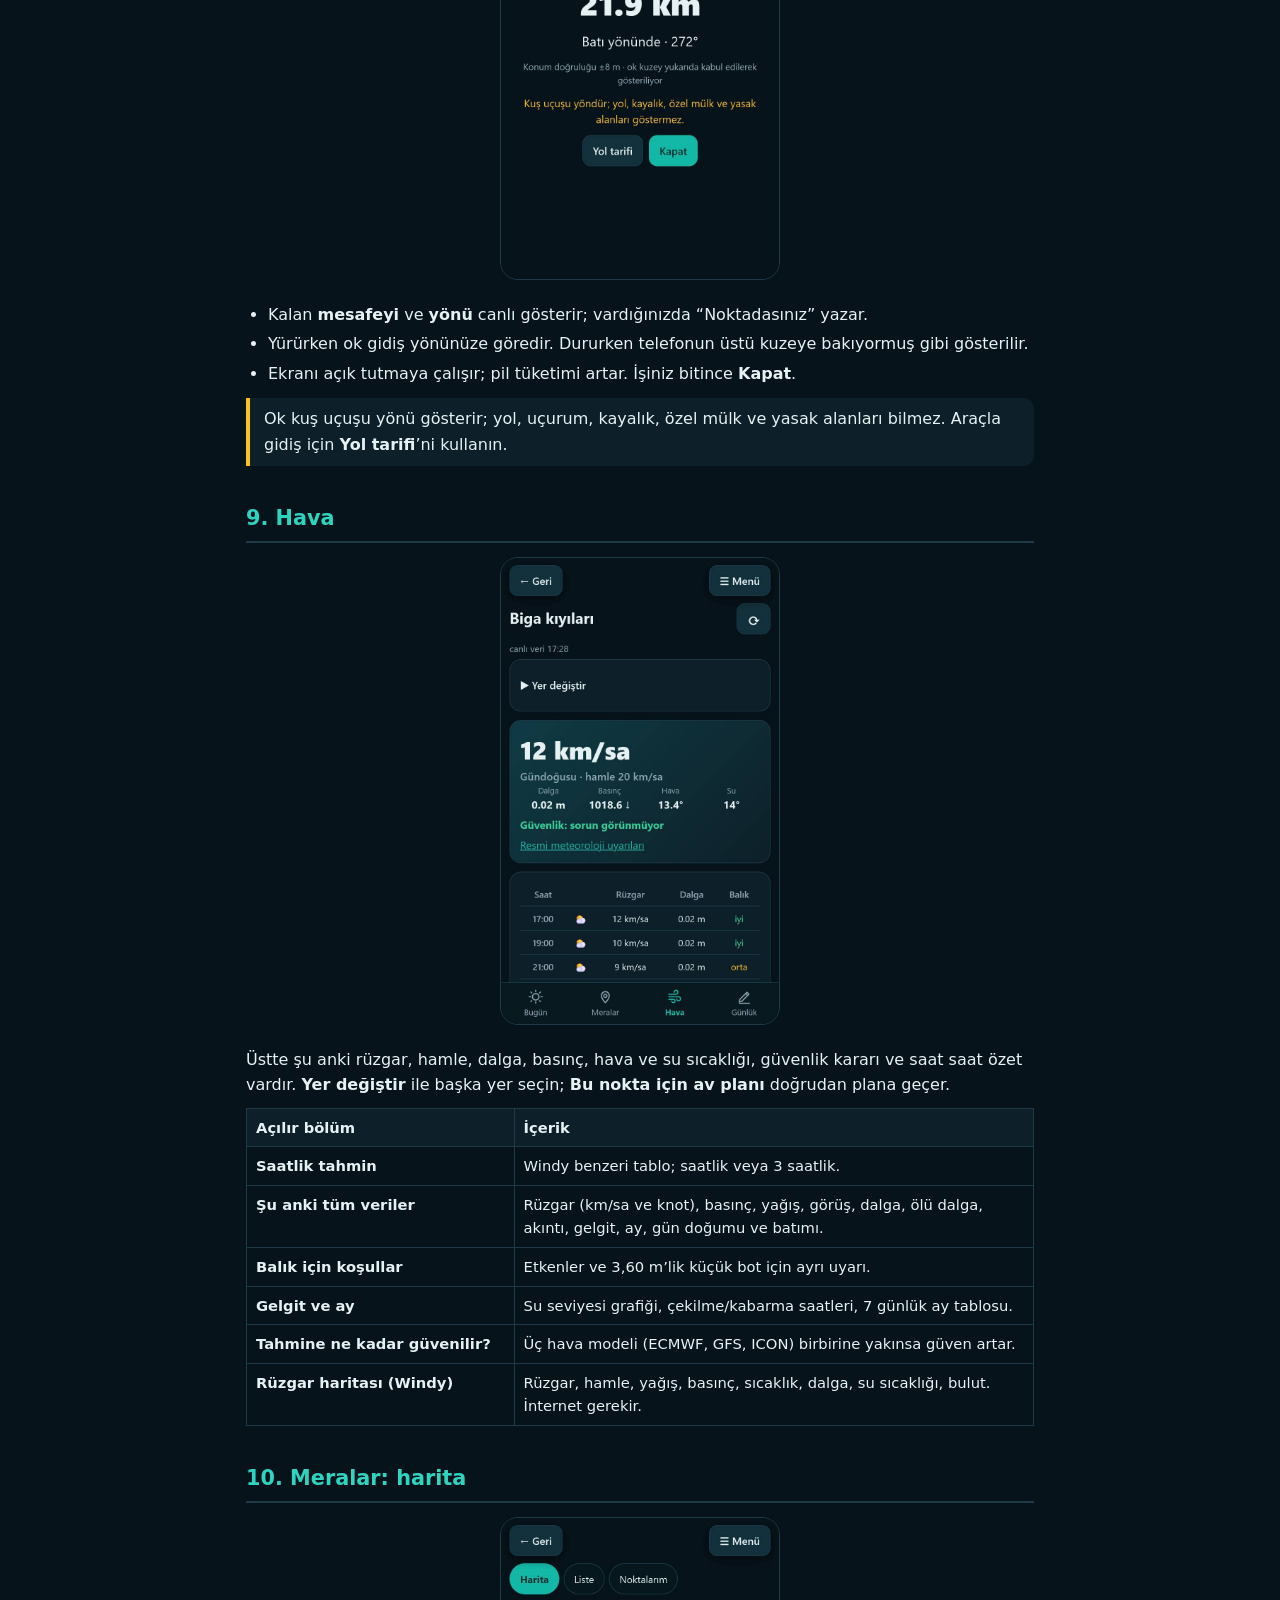
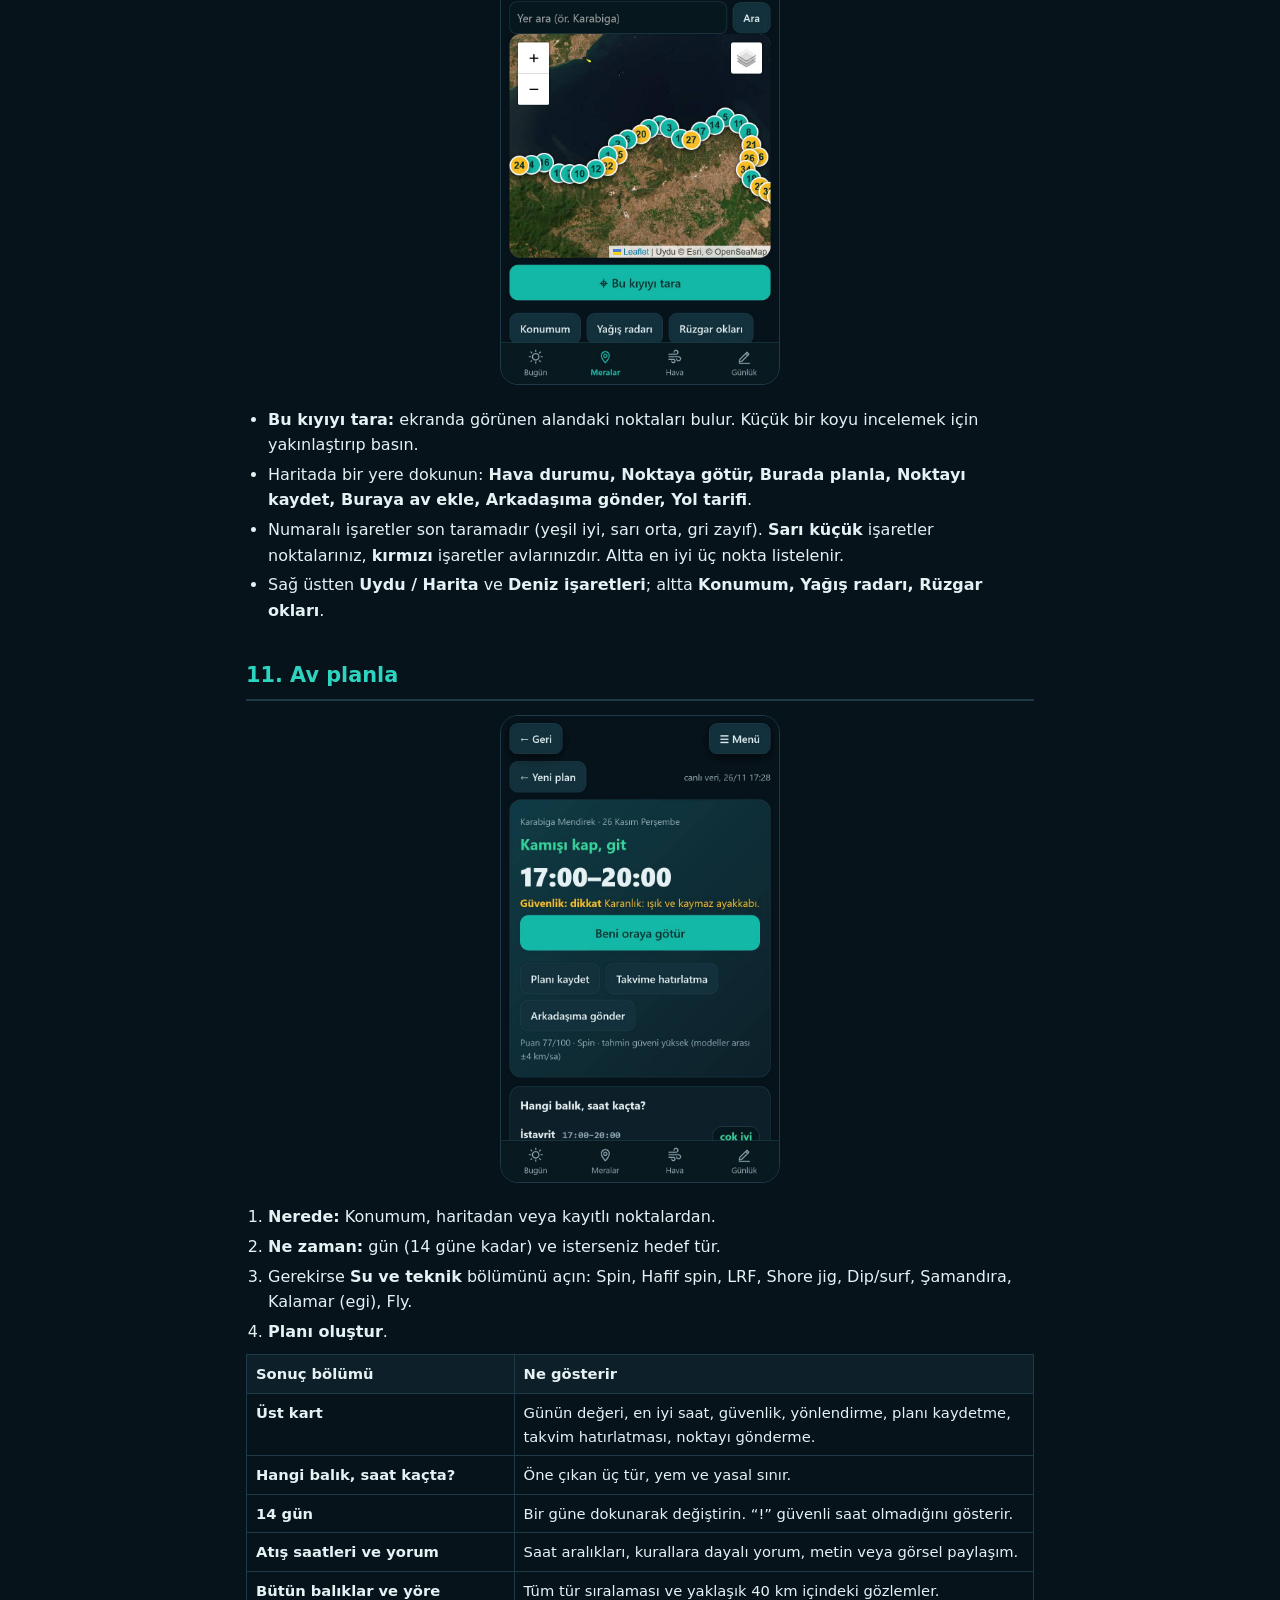
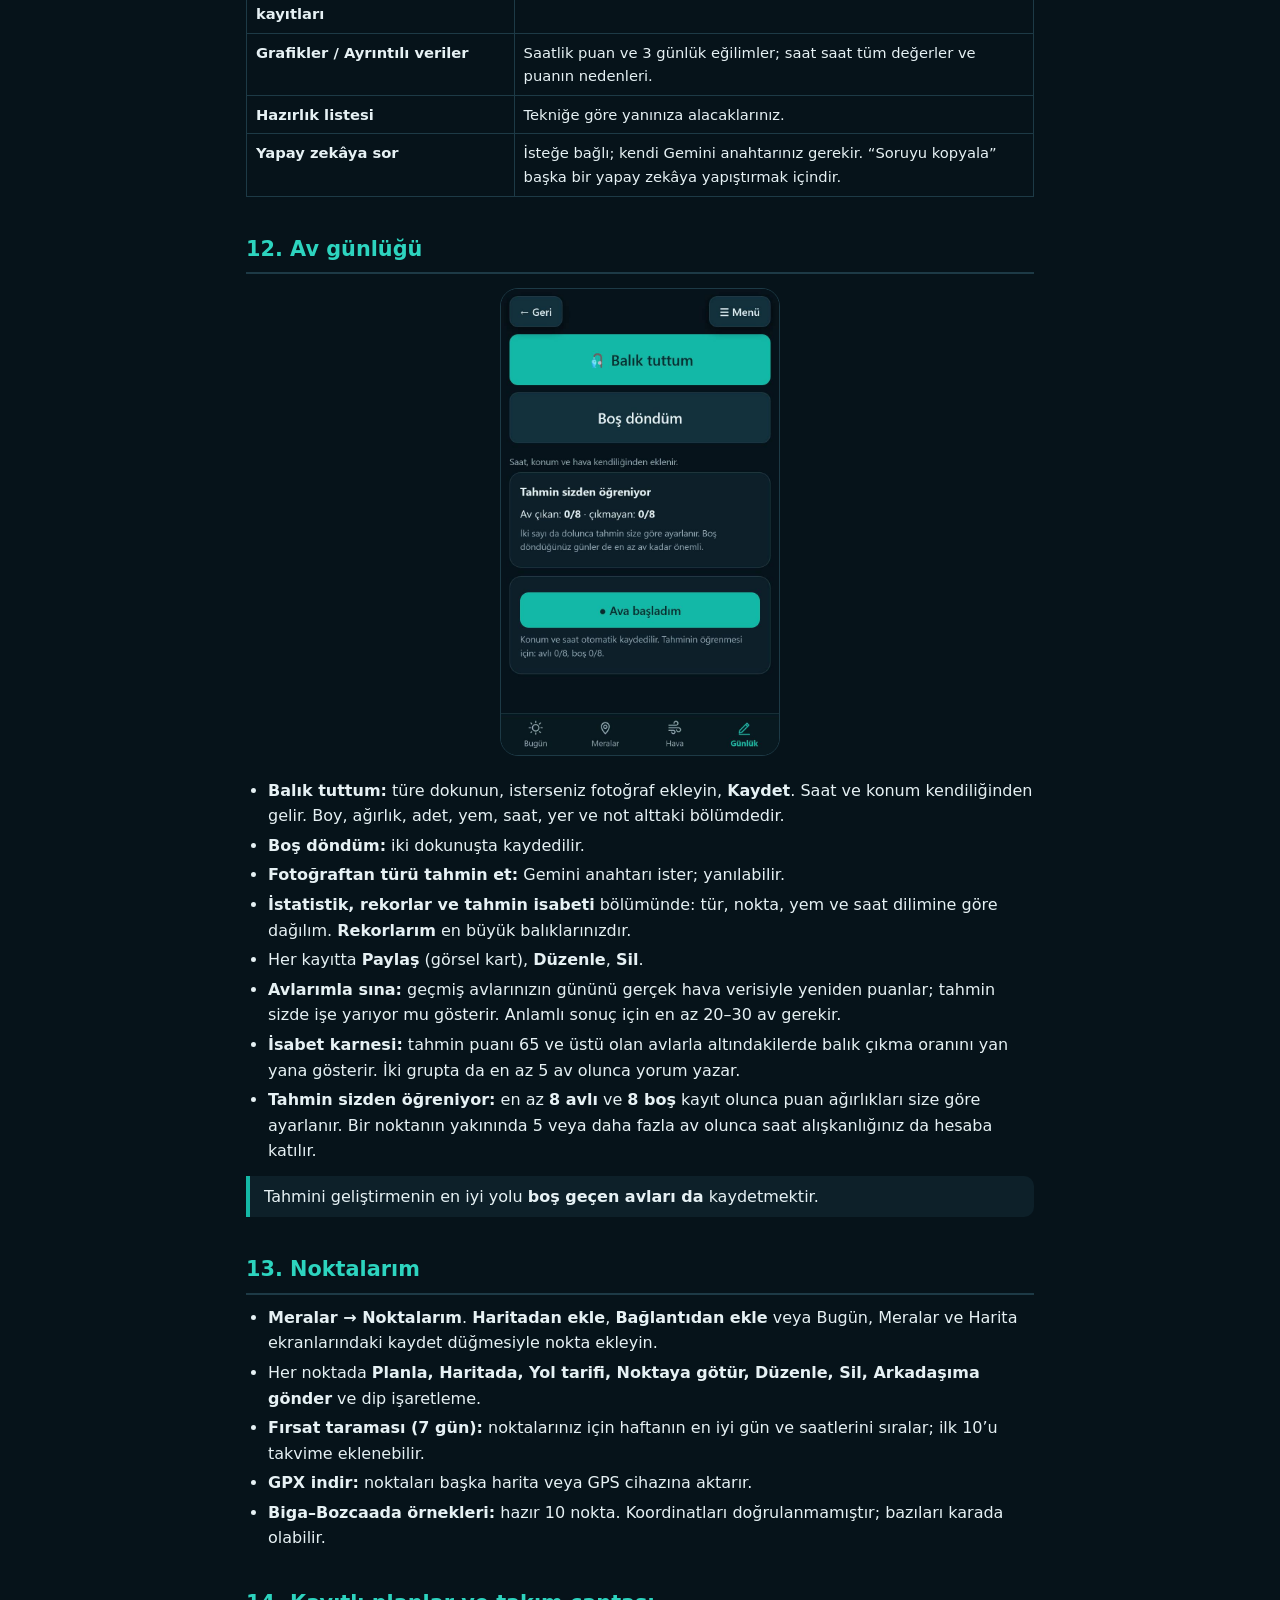
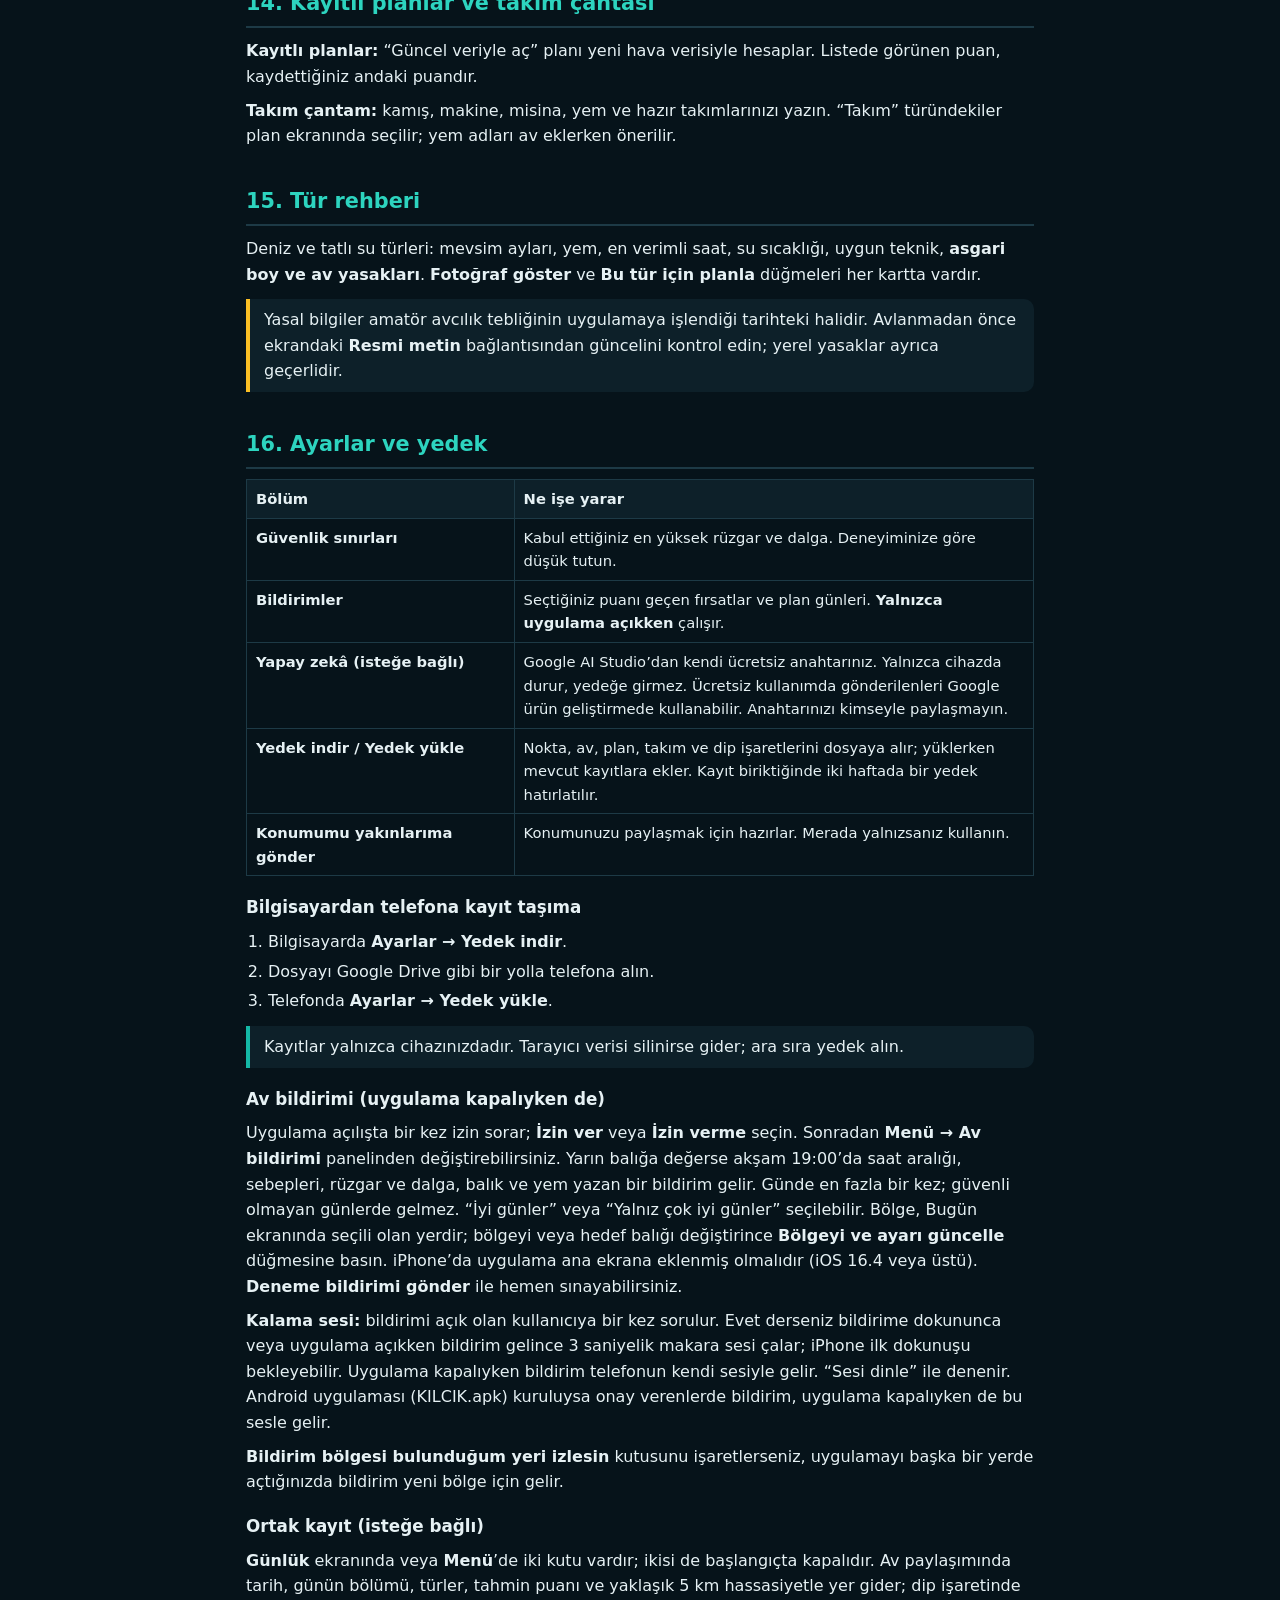
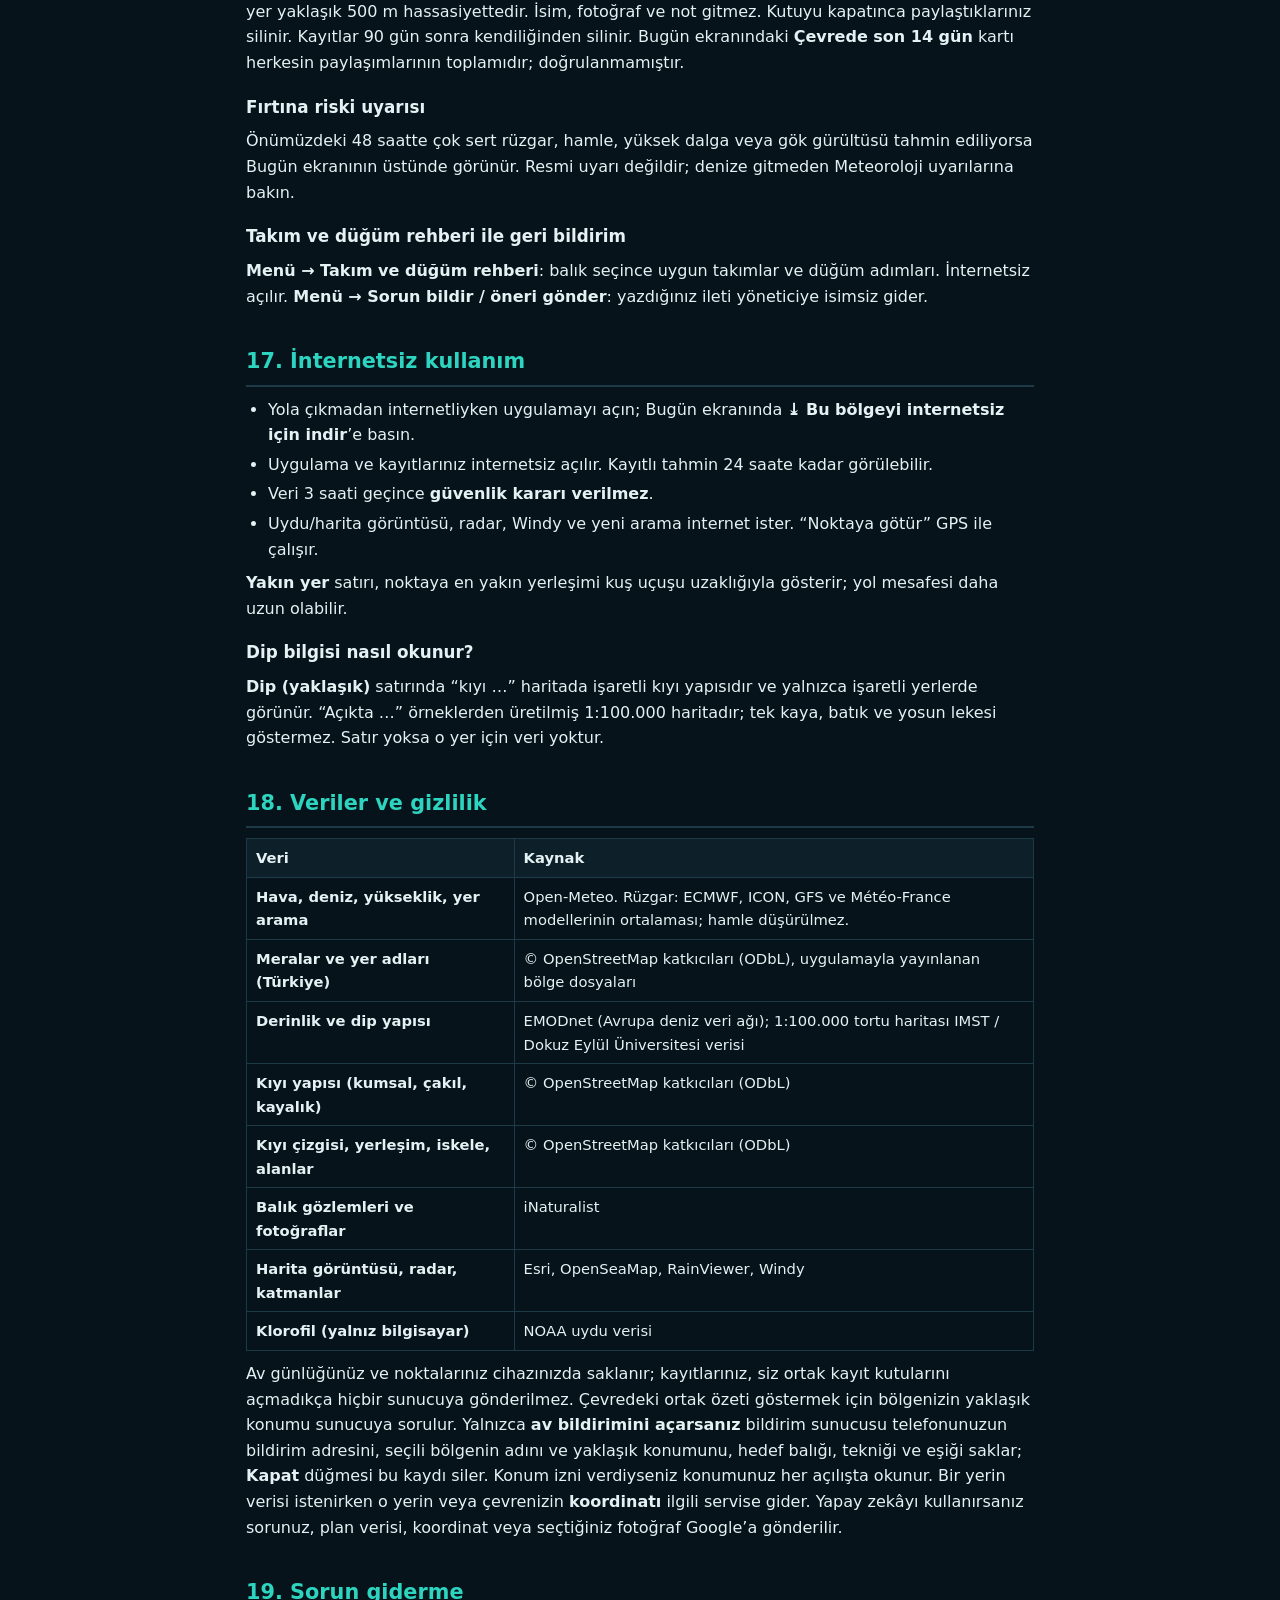
==== commit 1d7ee005: "Yayin guncellemesi" ====
--- a/kilavuz.html
+++ b/kilavuz.html
@@ -2,6 +2,8 @@
 <html lang="tr">
 <head>
 <meta charset="UTF-8">
+<meta http-equiv="Content-Security-Policy" content="default-src 'self'; script-src 'none'; style-src 'self' 'unsafe-inline'; img-src 'self' data:; object-src 'none'; base-uri 'self'; form-action 'self'">
+    <meta name="referrer" content="strict-origin-when-cross-origin">
 <meta name="viewport" content="width=device-width, initial-scale=1, viewport-fit=cover">
 <meta name="theme-color" content="#06131a">
 <meta name="format-detection" content="telephone=no">
@@ -251,6 +253,7 @@
 
 <h3>Av bildirimi (uygulama kapalıyken de)</h3>
 <p>Uygulama açılışta bir kez izin sorar; <b>İzin ver</b> veya <b>İzin verme</b> seçin. Sonradan <b>Menü → Av bildirimi</b> panelinden değiştirebilirsiniz. Yarın balığa değerse akşam 19:00’da saat aralığı, sebepleri, rüzgar ve dalga, balık ve yem yazan bir bildirim gelir. Günde en fazla bir kez; güvenli olmayan günlerde gelmez. “İyi günler” veya “Yalnız çok iyi günler” seçilebilir. Bölge, Bugün ekranında seçili olan yerdir; bölgeyi veya hedef balığı değiştirince <b>Bölgeyi ve ayarı güncelle</b> düğmesine basın. iPhone’da uygulama ana ekrana eklenmiş olmalıdır (iOS 16.4 veya üstü). <b>Deneme bildirimi gönder</b> ile hemen sınayabilirsiniz.</p>
+<p><b>Kalama sesi:</b> bildirimi açık olan kullanıcıya bir kez sorulur. Evet derseniz bildirime dokununca veya uygulama açıkken bildirim gelince 3 saniyelik makara sesi çalar; iPhone ilk dokunuşu bekleyebilir. Uygulama kapalıyken bildirim telefonun kendi sesiyle gelir. “Sesi dinle” ile denenir. Android uygulaması (KILCIK.apk) kuruluysa onay verenlerde bildirim, uygulama kapalıyken de bu sesle gelir.</p>
 <p><b>Bildirim bölgesi bulunduğum yeri izlesin</b> kutusunu işaretlerseniz, uygulamayı başka bir yerde açtığınızda bildirim yeni bölge için gelir.</p>
 <h3>Ortak kayıt (isteğe bağlı)</h3>
 <p><b>Günlük</b> ekranında veya <b>Menü</b>’de iki kutu vardır; ikisi de başlangıçta kapalıdır. Av paylaşımında tarih, günün bölümü, türler, tahmin puanı ve yaklaşık 5 km hassasiyetle yer gider; dip işaretinde yer yaklaşık 500 m hassasiyettedir. İsim, fotoğraf ve not gitmez. Kutuyu kapatınca paylaştıklarınız silinir. Kayıtlar 90 gün sonra kendiliğinden silinir. Bugün ekranındaki <b>Çevrede son 14 gün</b> kartı herkesin paylaşımlarının toplamıdır; doğrulanmamıştır.</p>
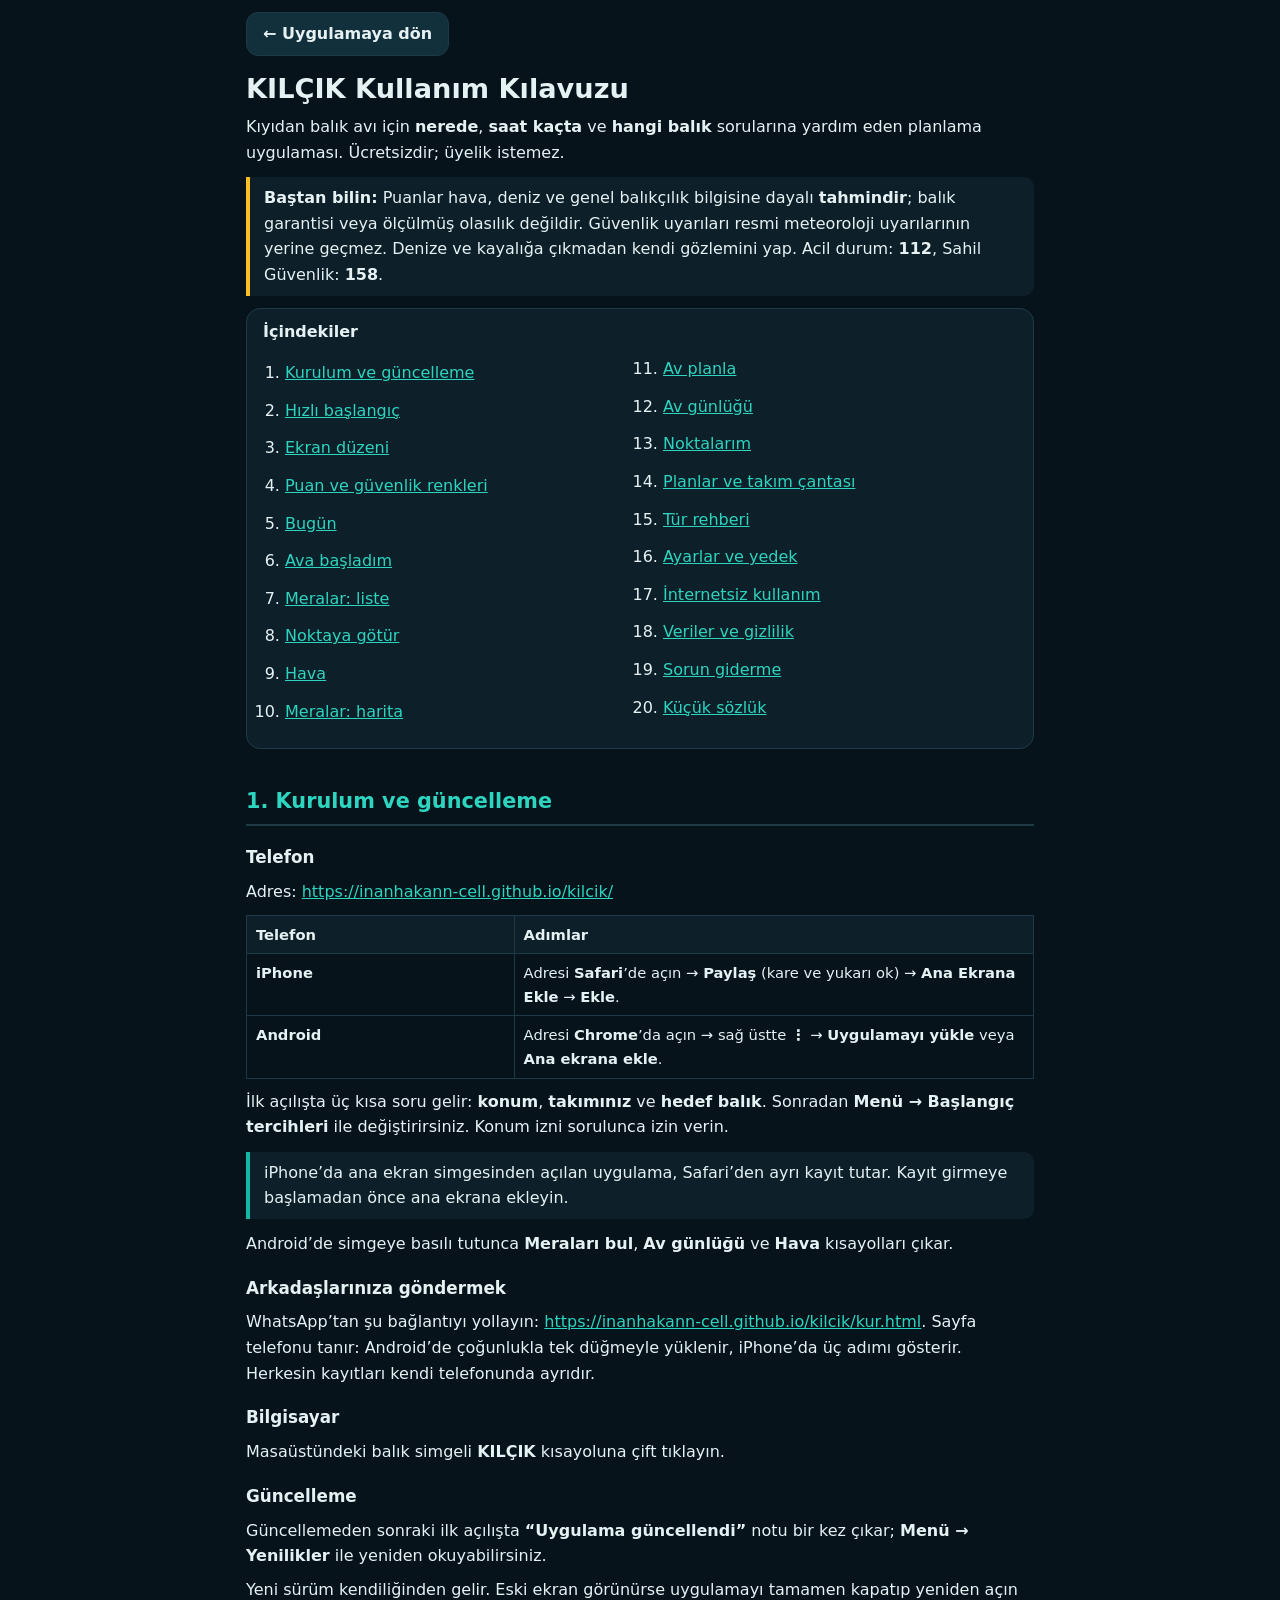
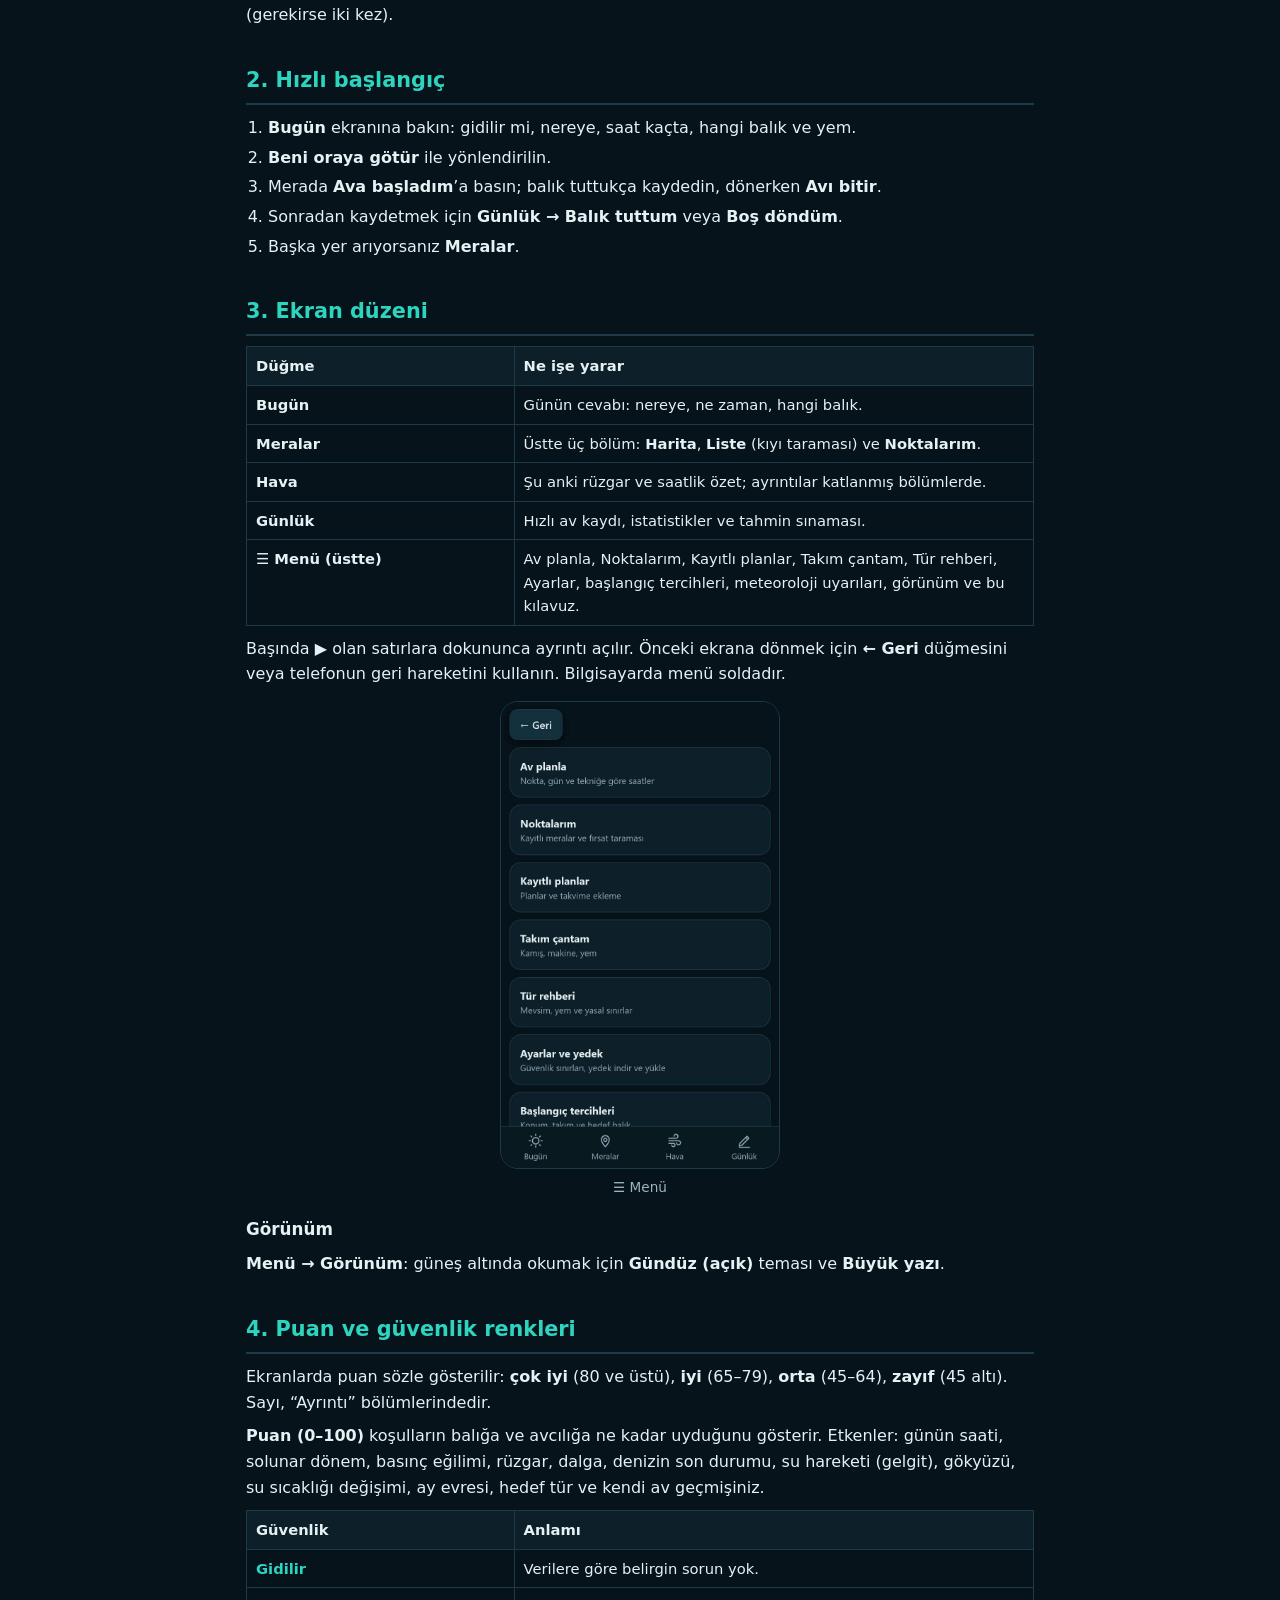
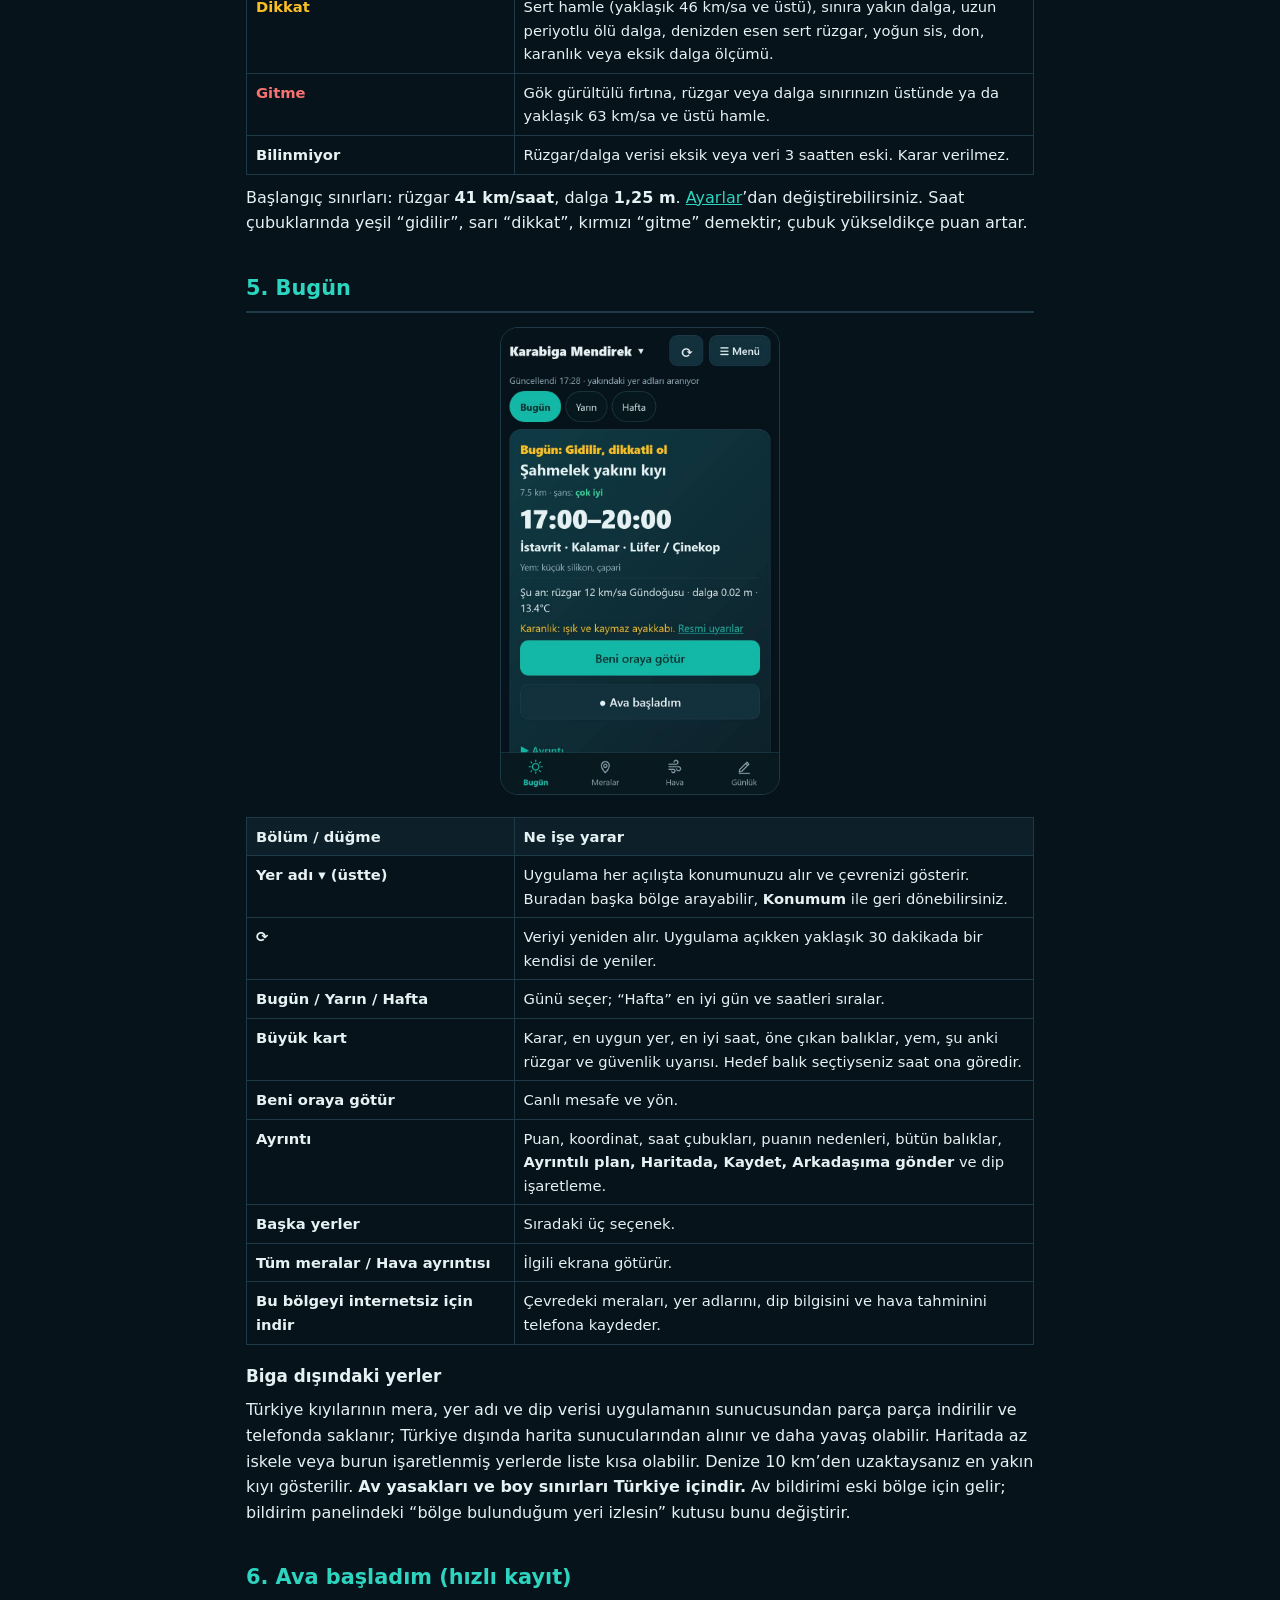
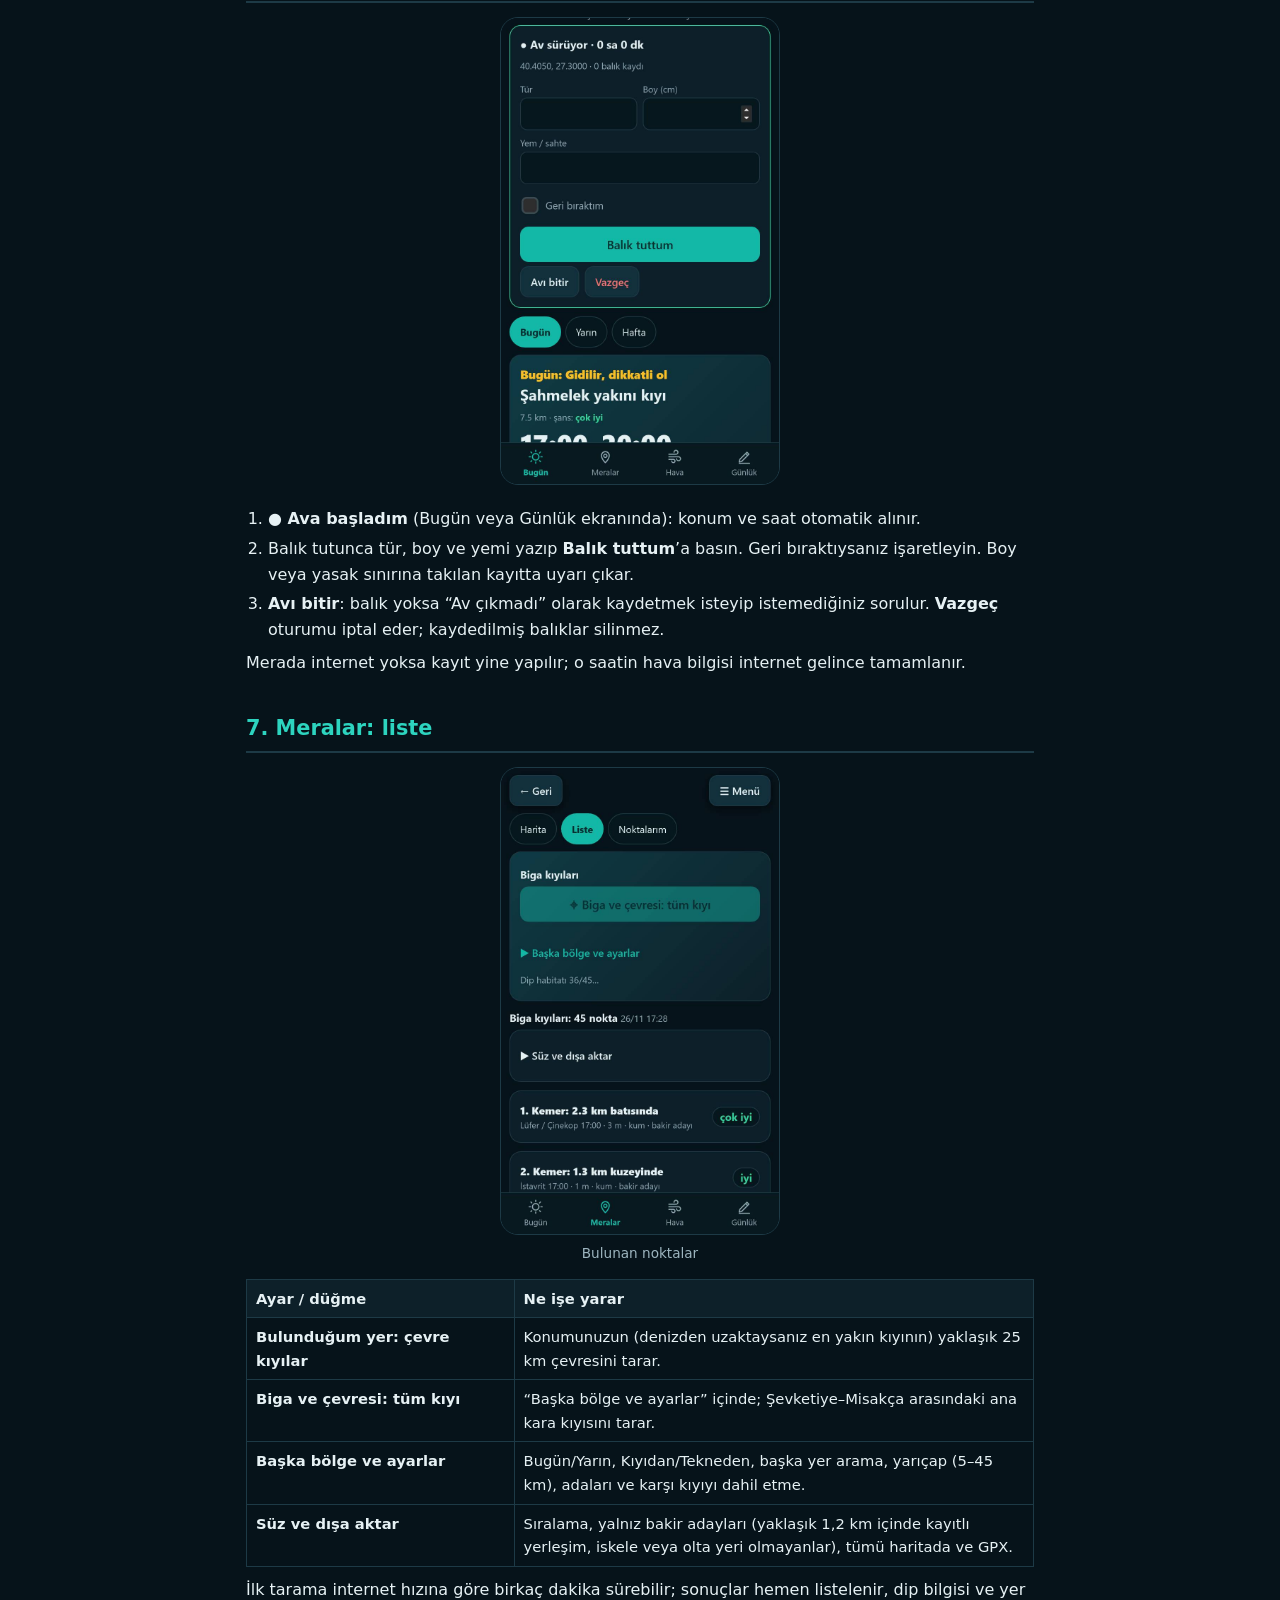
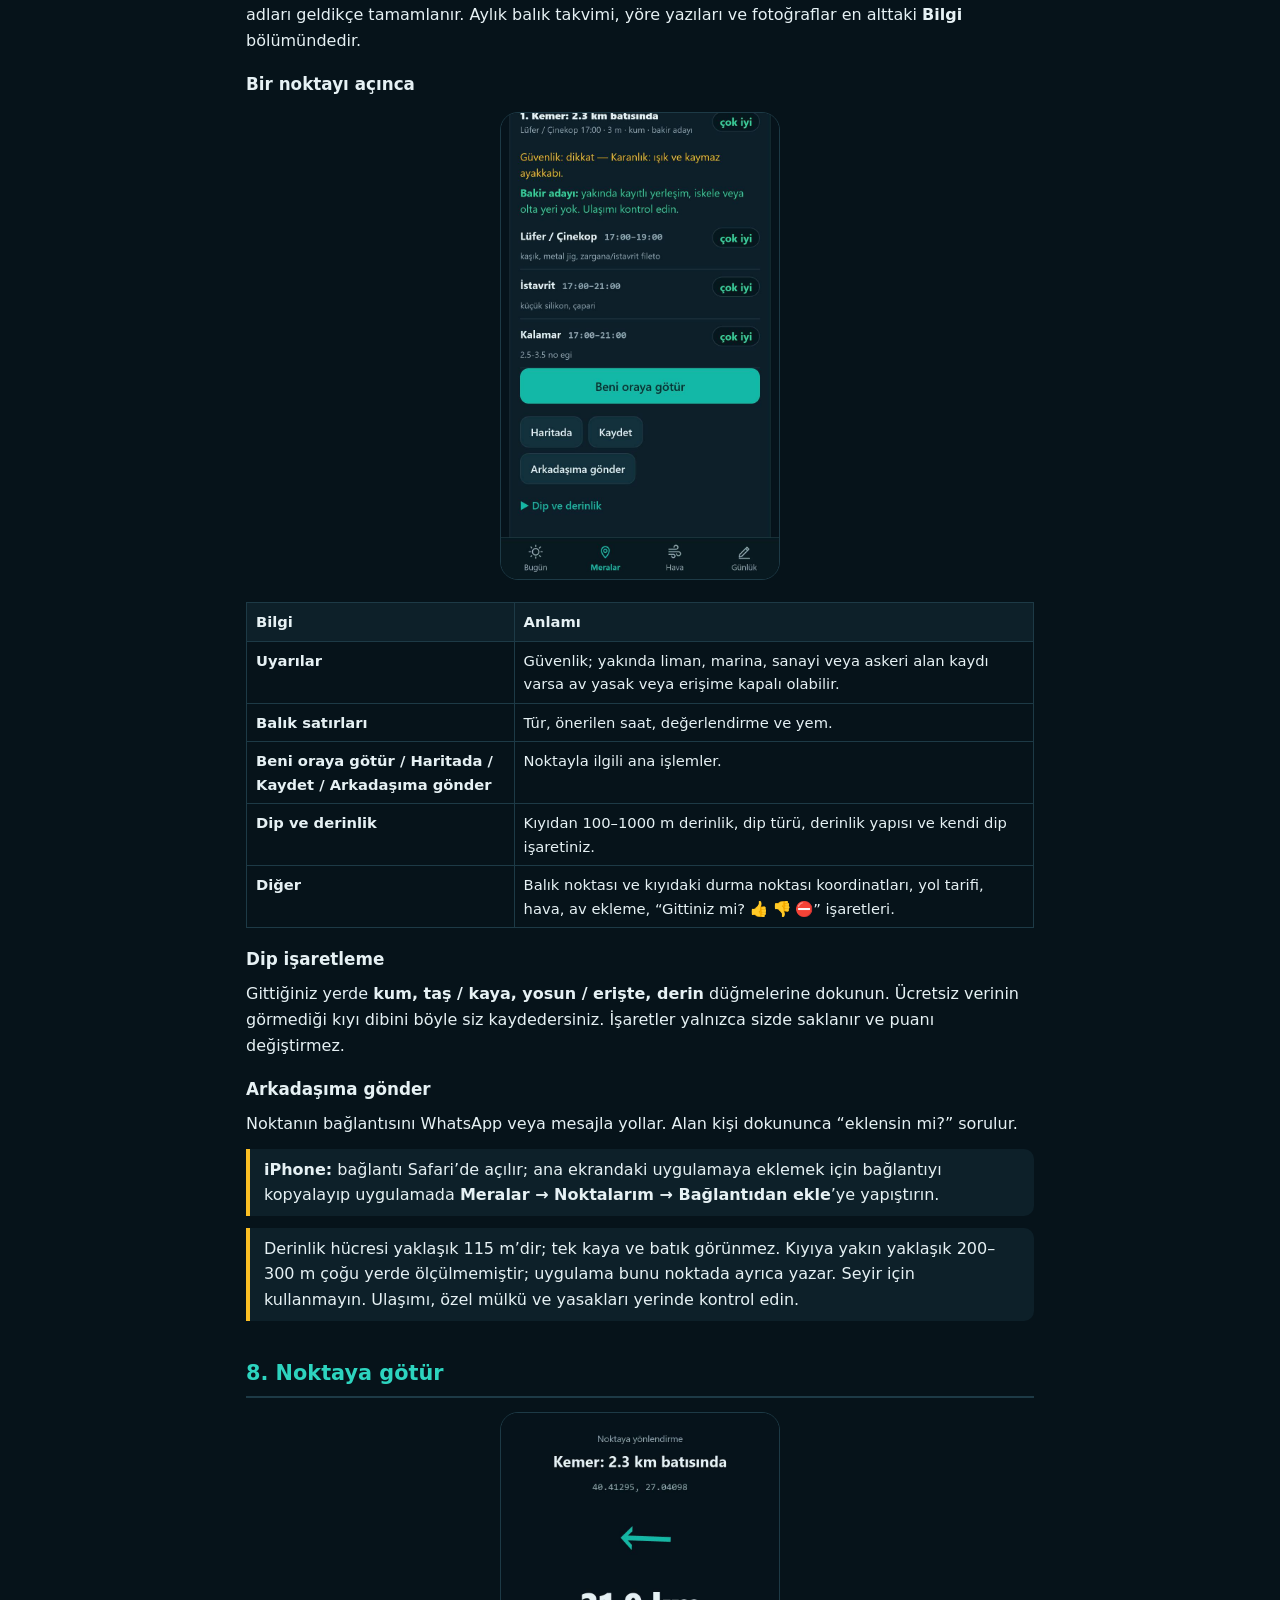
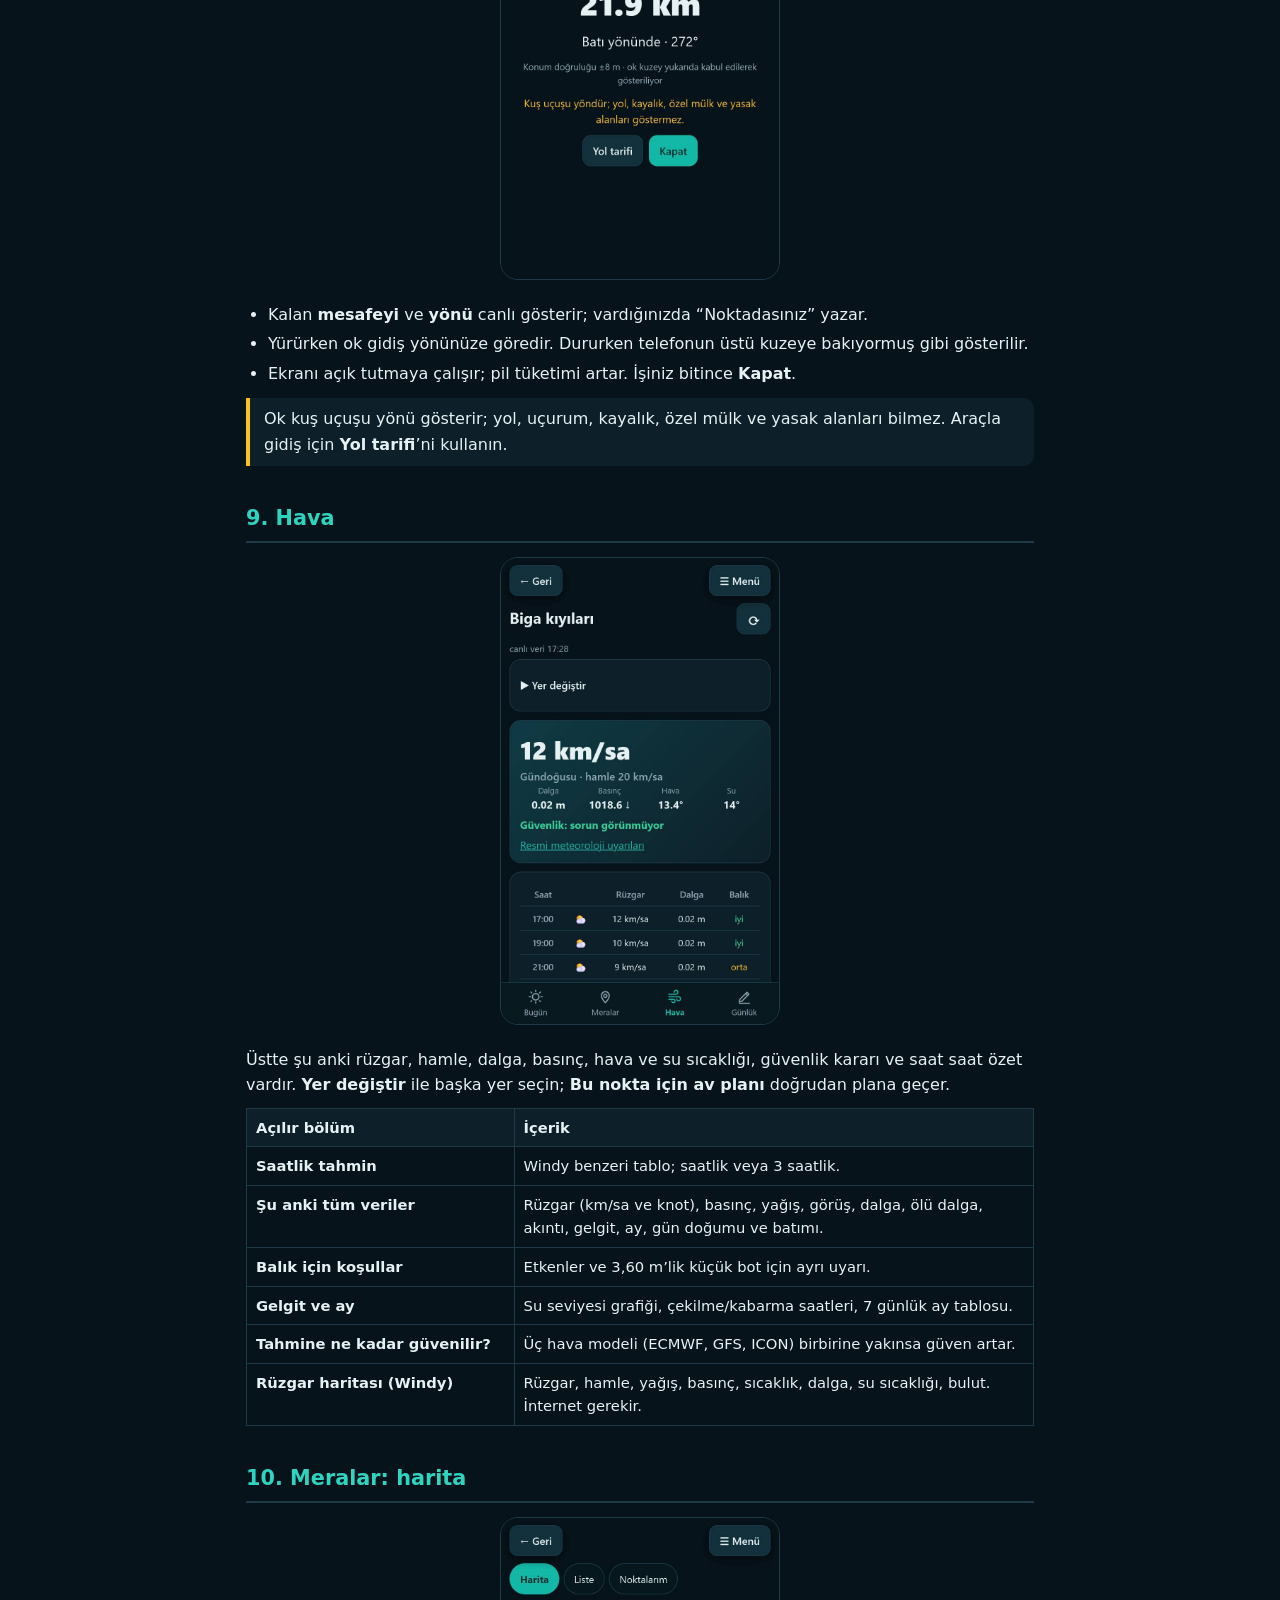
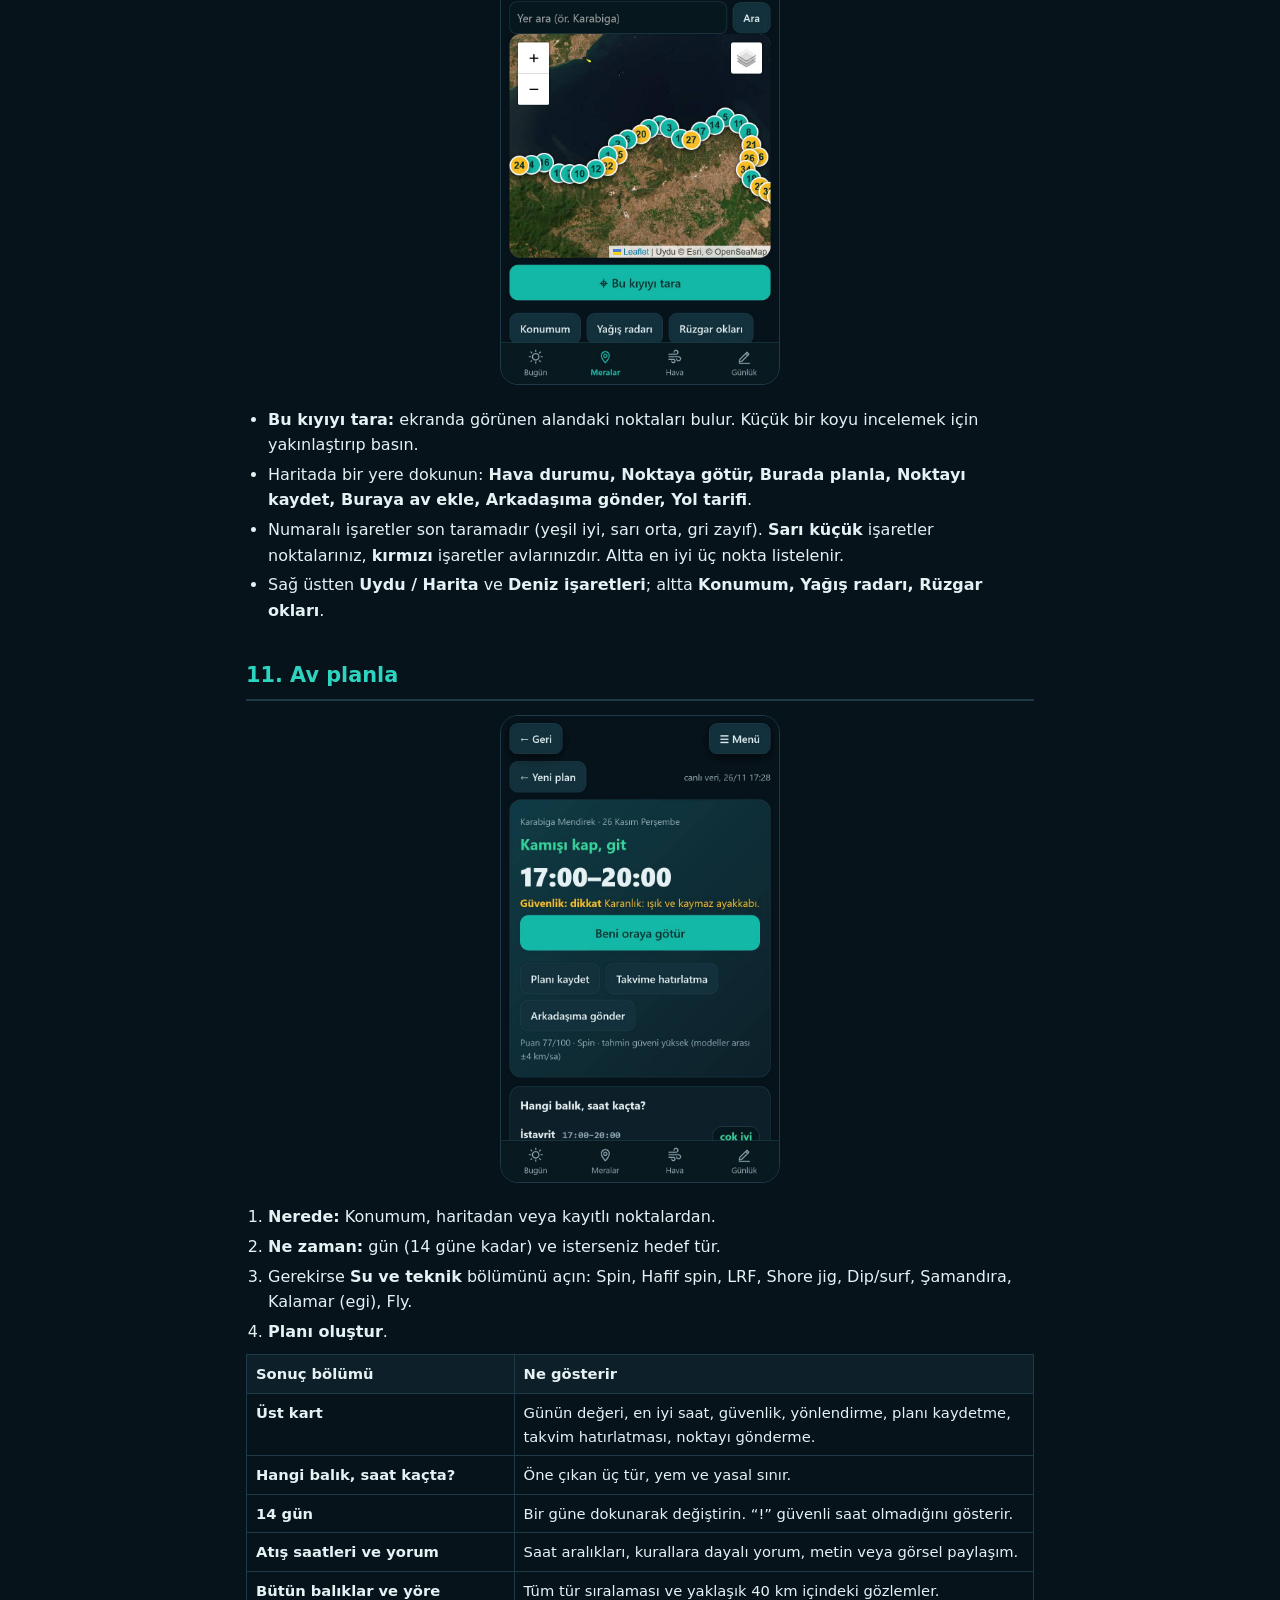
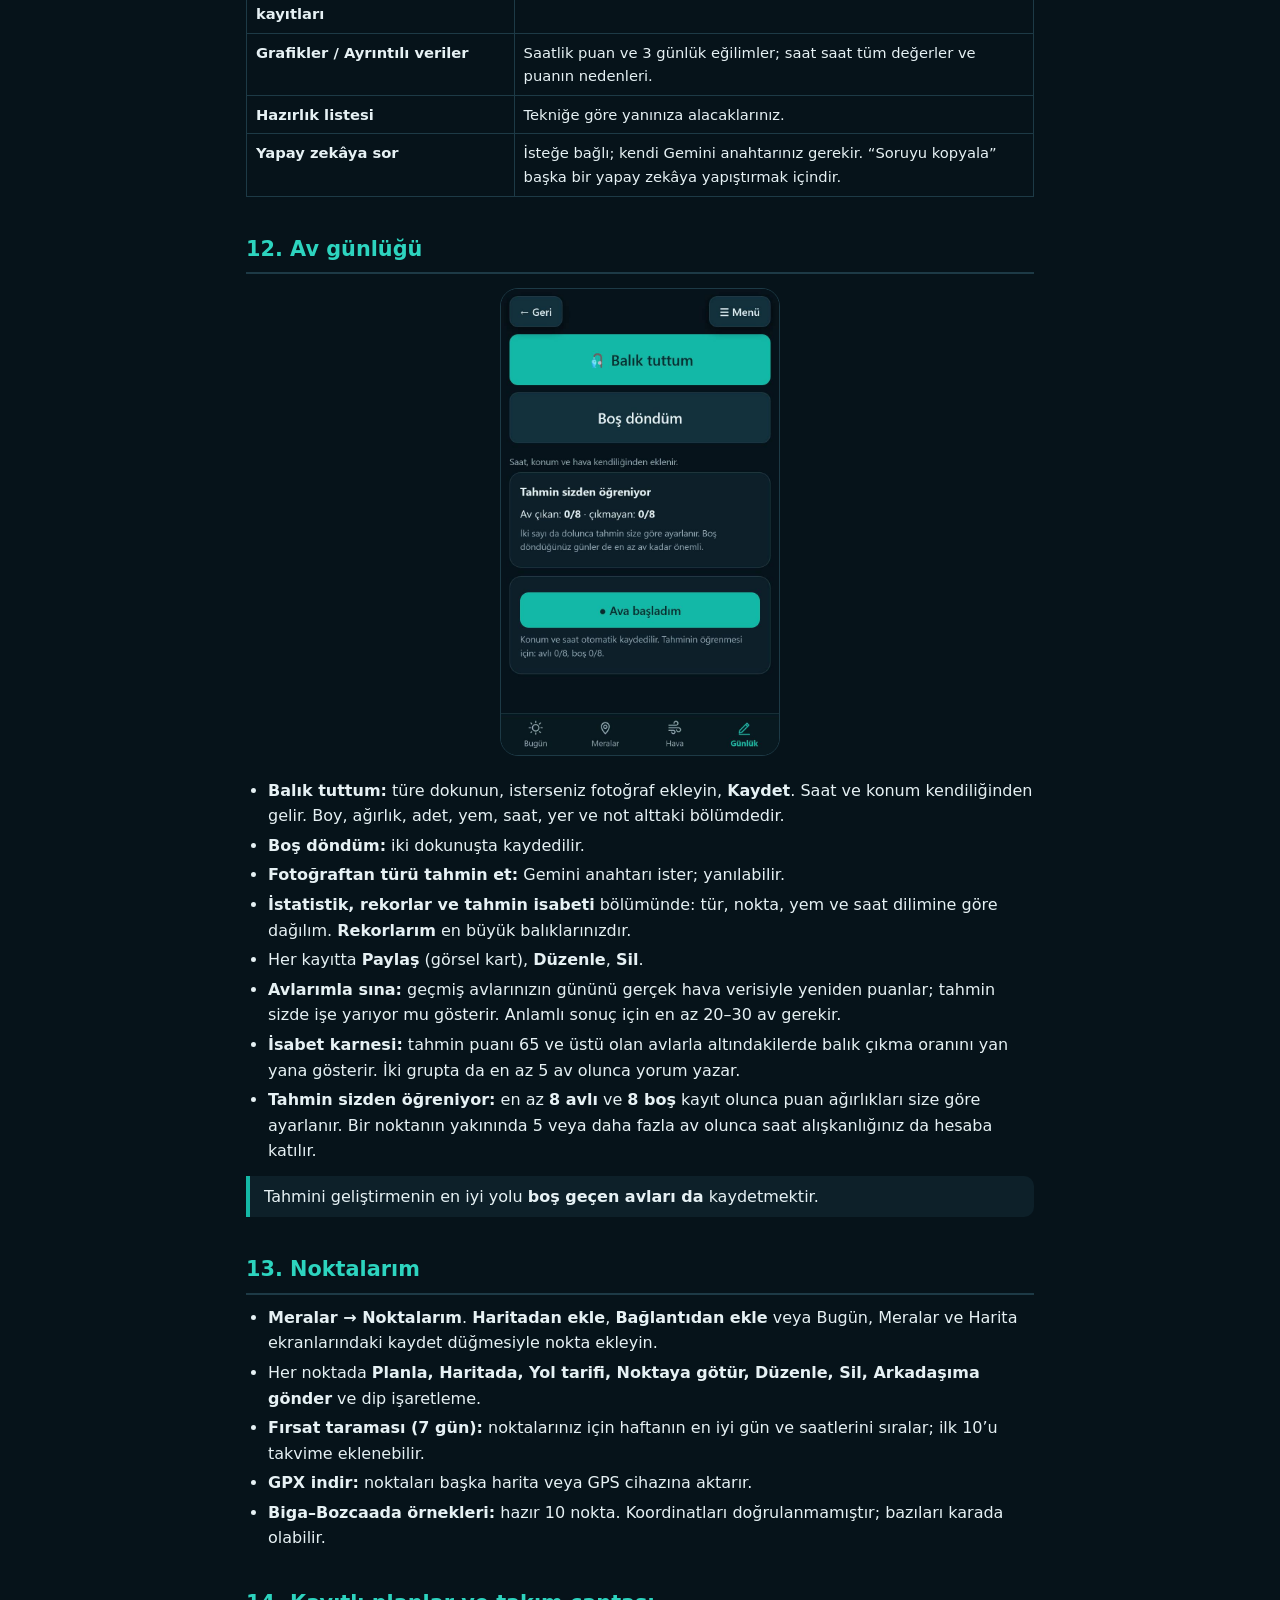
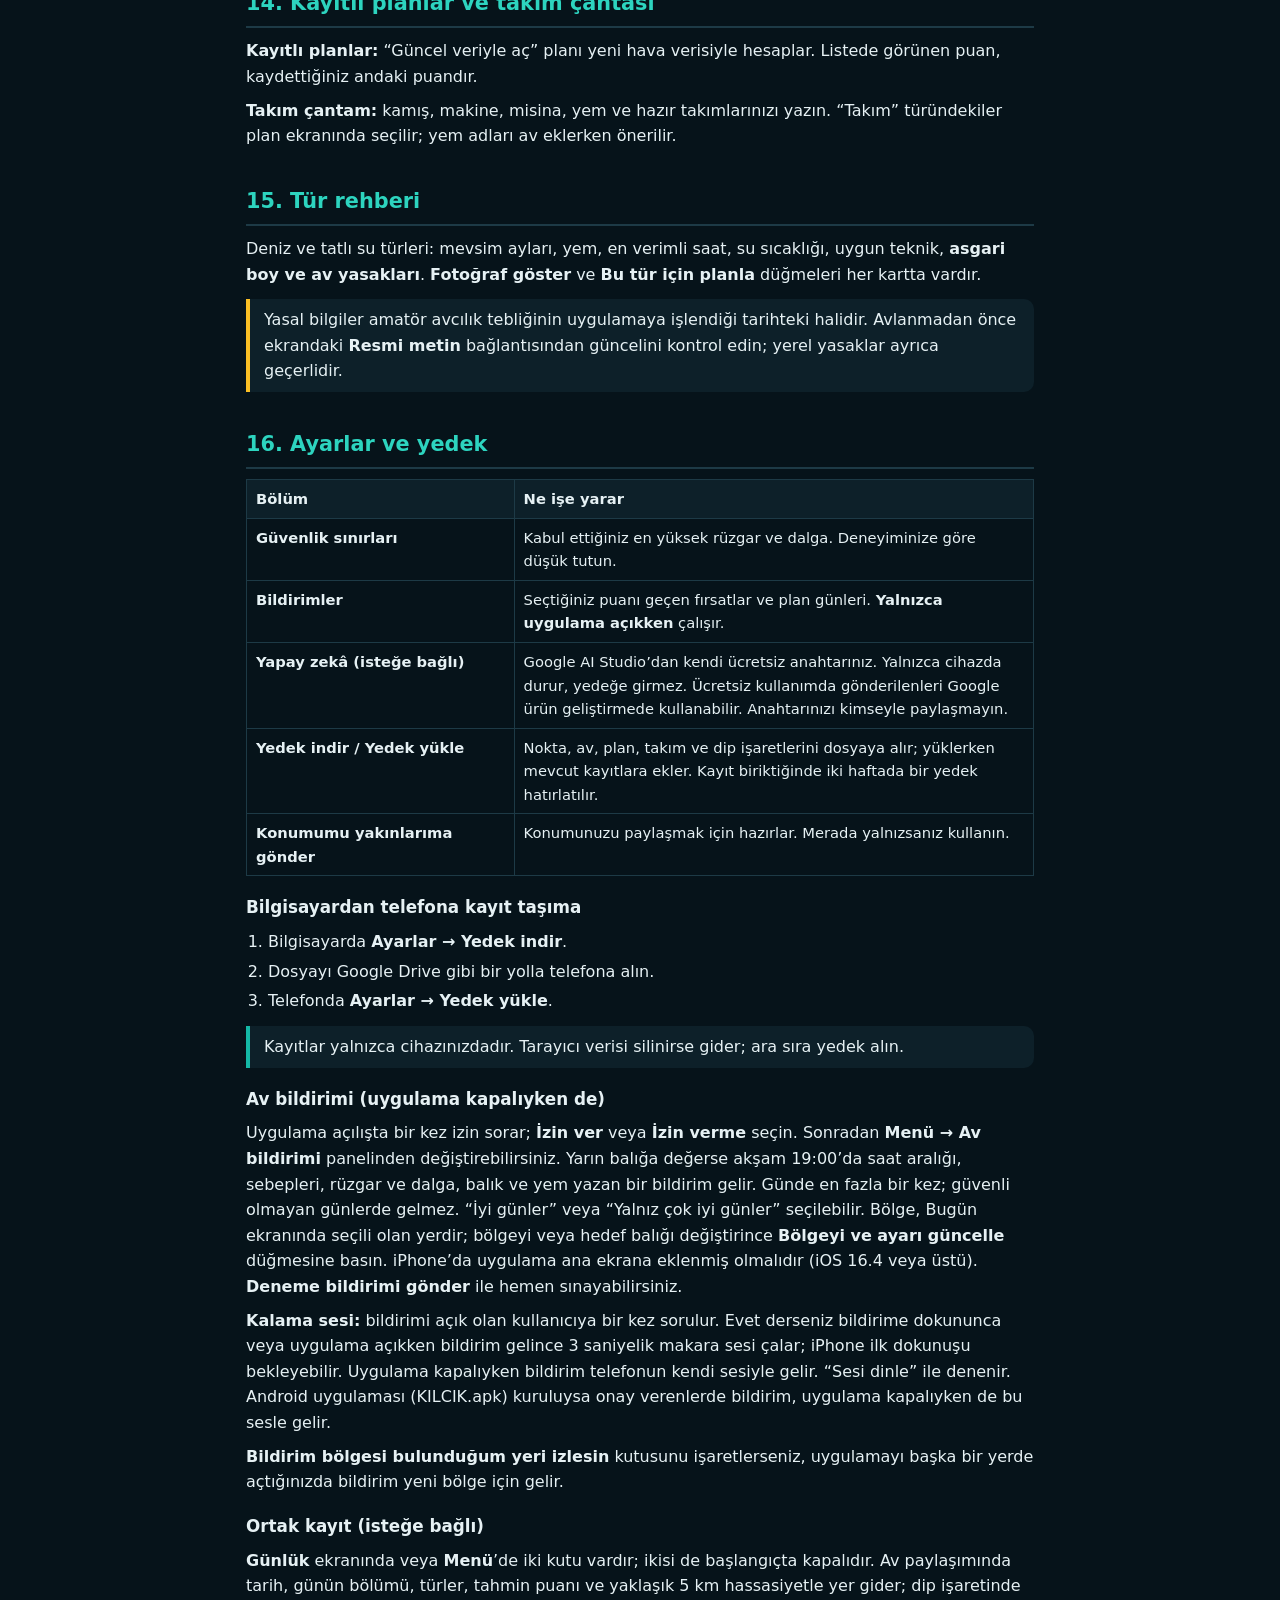
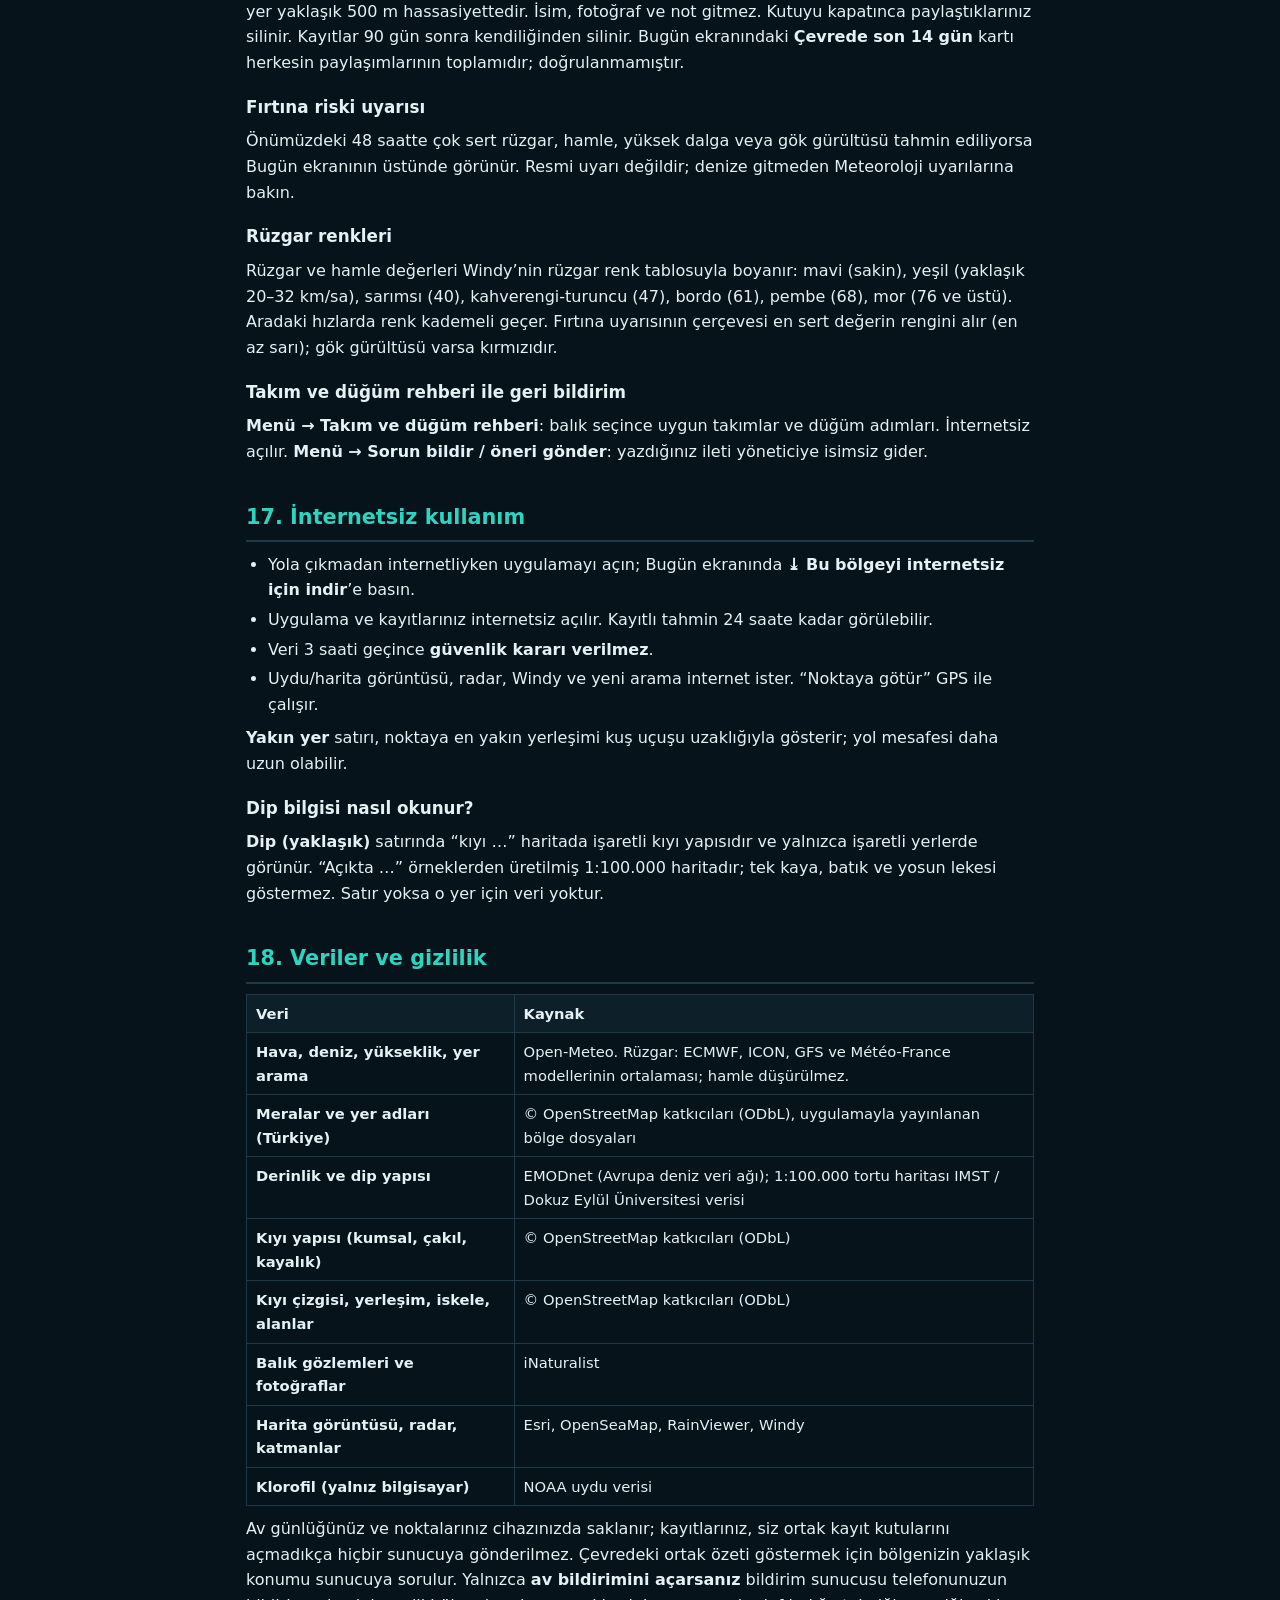
==== commit d0d2a3c5: "Yayin guncellemesi" ====
--- a/kilavuz.html
+++ b/kilavuz.html
@@ -259,6 +259,8 @@
 <p><b>Günlük</b> ekranında veya <b>Menü</b>’de iki kutu vardır; ikisi de başlangıçta kapalıdır. Av paylaşımında tarih, günün bölümü, türler, tahmin puanı ve yaklaşık 5 km hassasiyetle yer gider; dip işaretinde yer yaklaşık 500 m hassasiyettedir. İsim, fotoğraf ve not gitmez. Kutuyu kapatınca paylaştıklarınız silinir. Kayıtlar 90 gün sonra kendiliğinden silinir. Bugün ekranındaki <b>Çevrede son 14 gün</b> kartı herkesin paylaşımlarının toplamıdır; doğrulanmamıştır.</p>
 <h3>Fırtına riski uyarısı</h3>
 <p>Önümüzdeki 48 saatte çok sert rüzgar, hamle, yüksek dalga veya gök gürültüsü tahmin ediliyorsa Bugün ekranının üstünde görünür. Resmi uyarı değildir; denize gitmeden Meteoroloji uyarılarına bakın.</p>
+<h3>Rüzgar renkleri</h3>
+<p>Rüzgar ve hamle değerleri Windy’nin rüzgar renk tablosuyla boyanır: mavi (sakin), yeşil (yaklaşık 20–32 km/sa), sarımsı (40), kahverengi-turuncu (47), bordo (61), pembe (68), mor (76 ve üstü). Aradaki hızlarda renk kademeli geçer. Fırtına uyarısının çerçevesi en sert değerin rengini alır (en az sarı); gök gürültüsü varsa kırmızıdır.</p>
 <h3>Takım ve düğüm rehberi ile geri bildirim</h3>
 <p><b>Menü → Takım ve düğüm rehberi</b>: balık seçince uygun takımlar ve düğüm adımları. İnternetsiz açılır. <b>Menü → Sorun bildir / öneri gönder</b>: yazdığınız ileti yöneticiye isimsiz gider.</p>
 
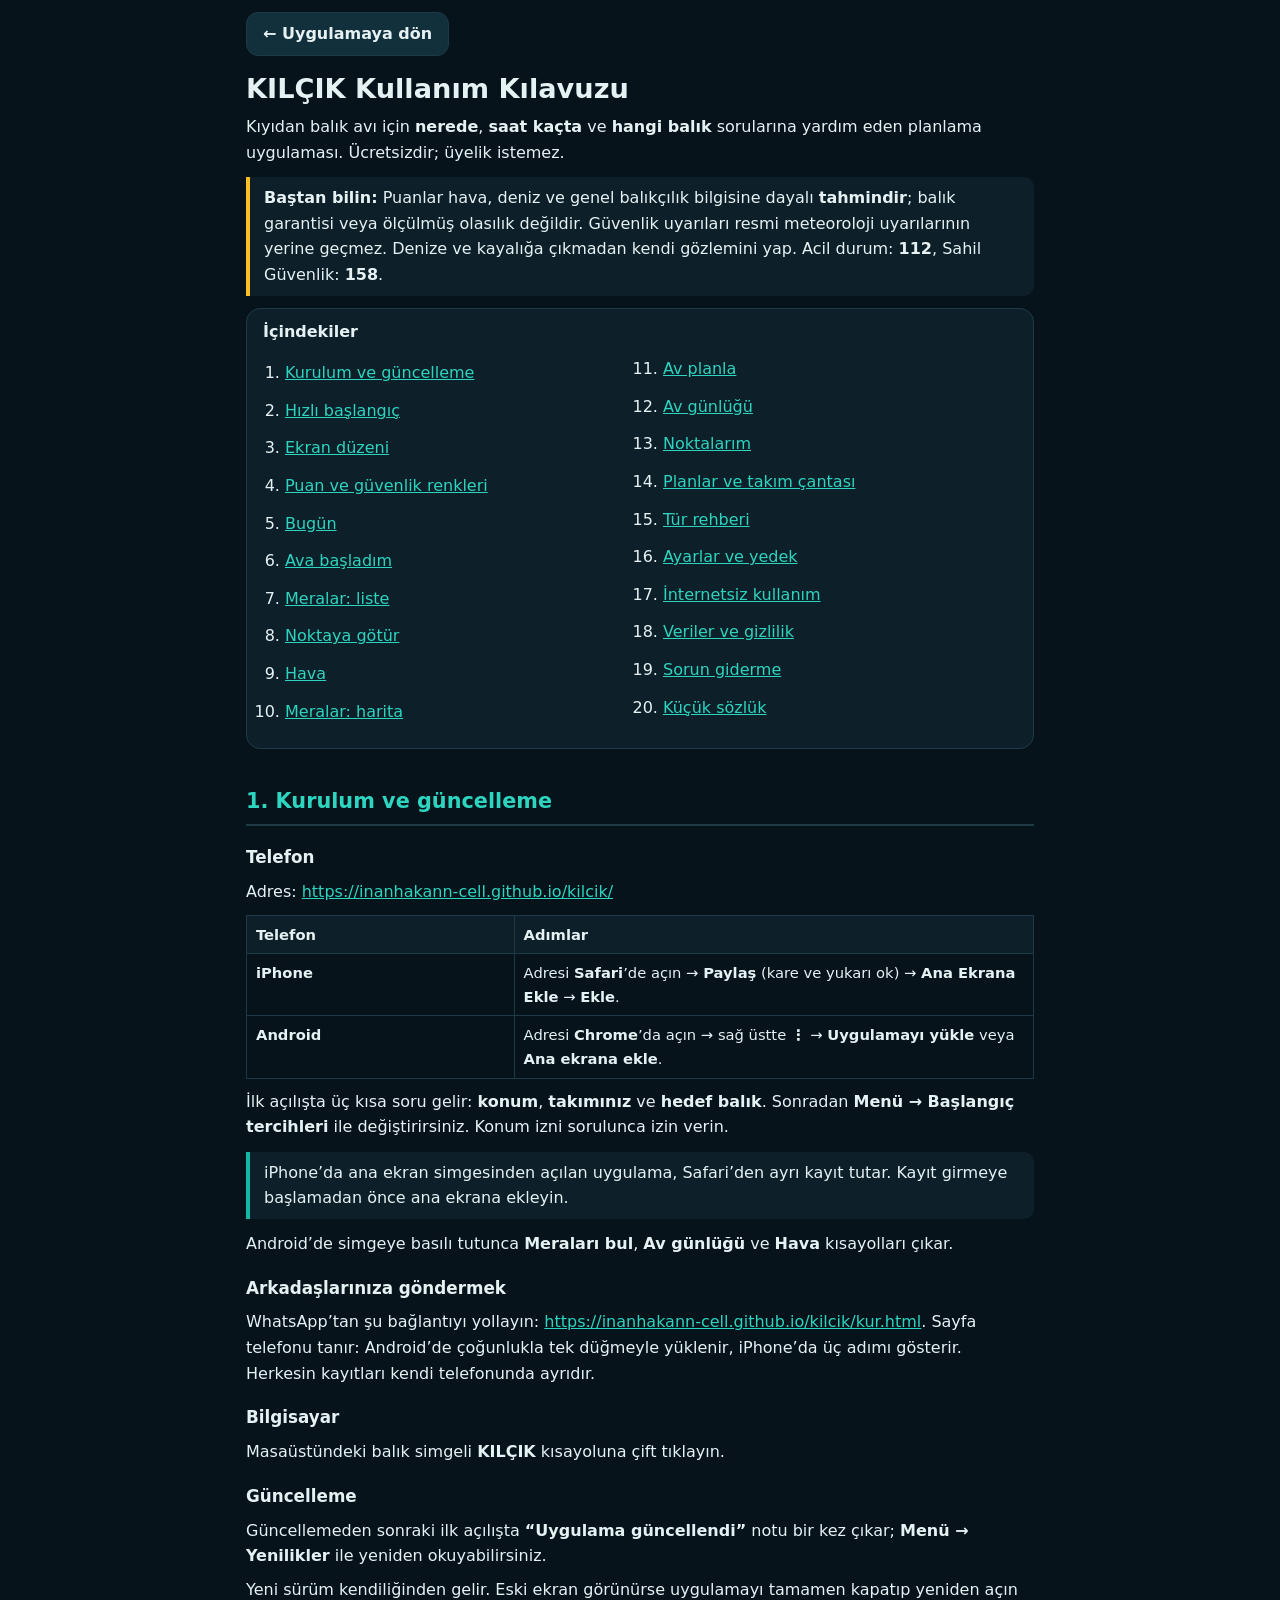
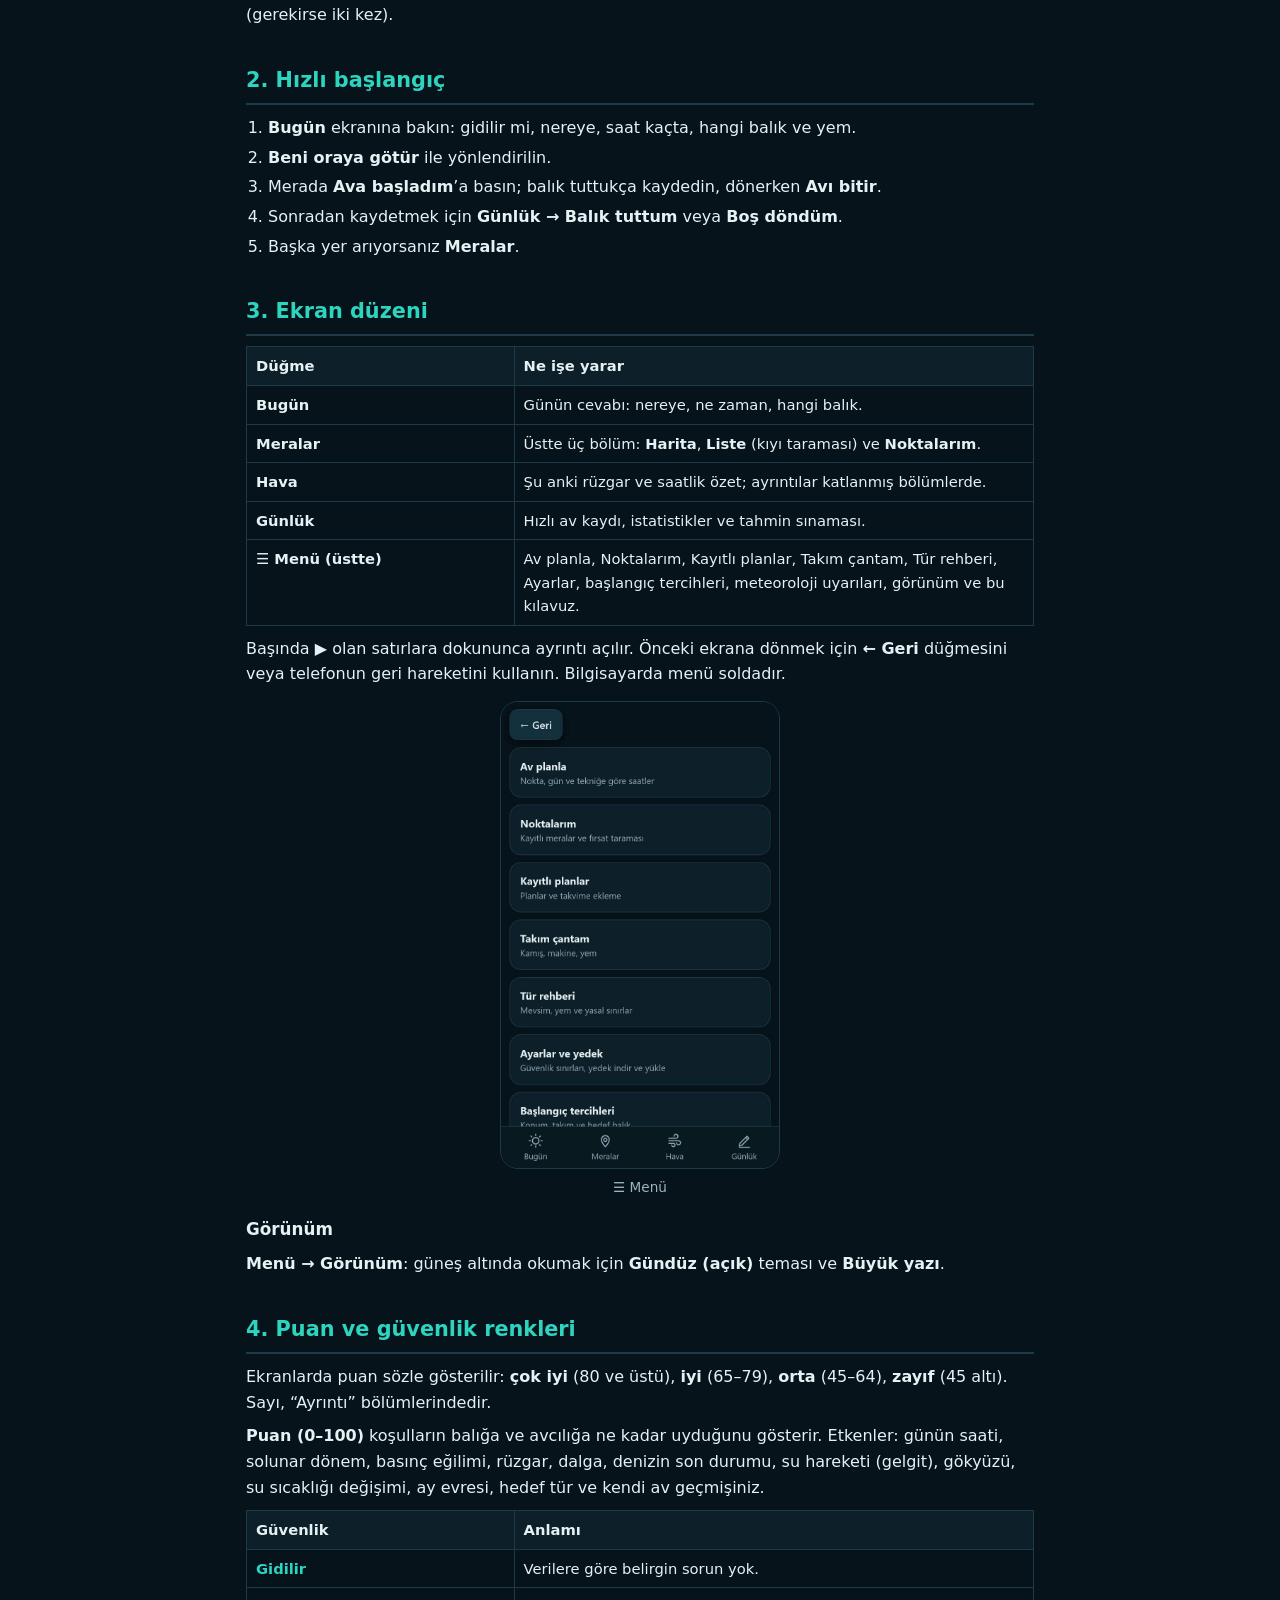
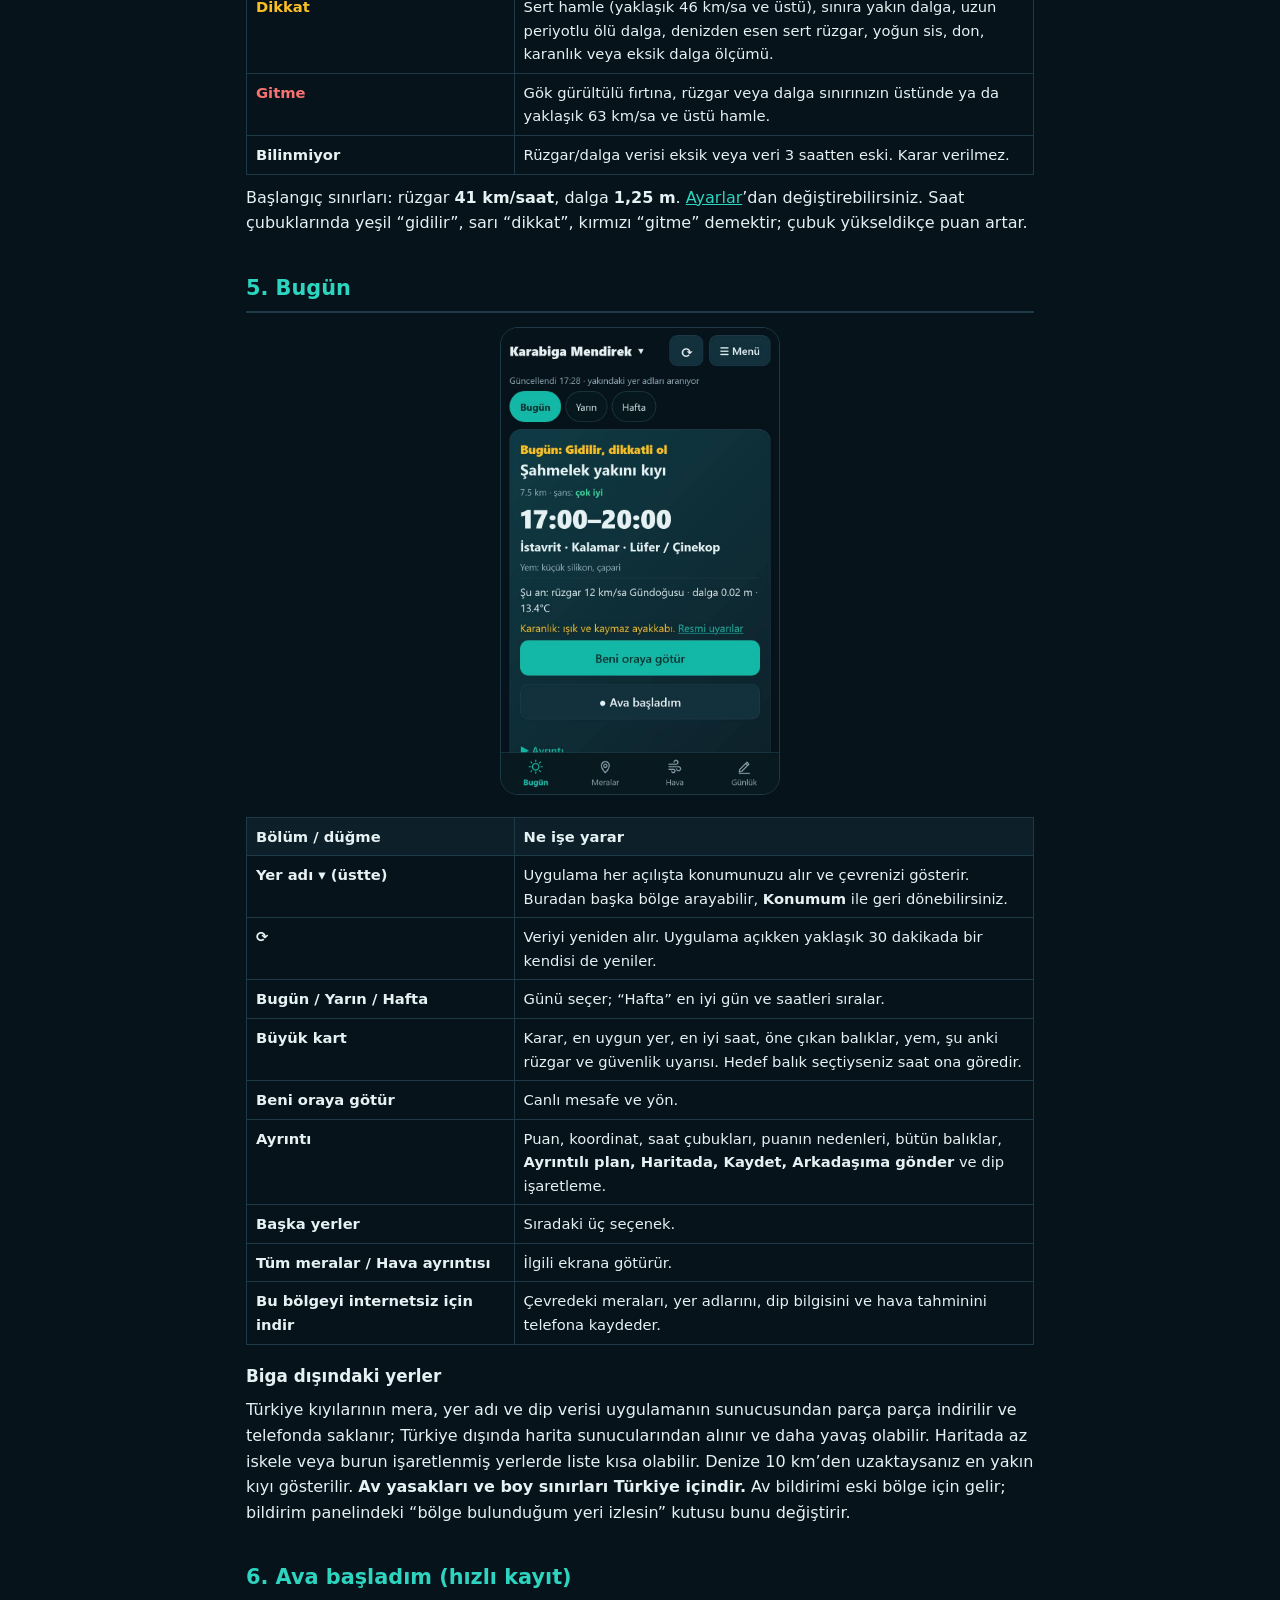
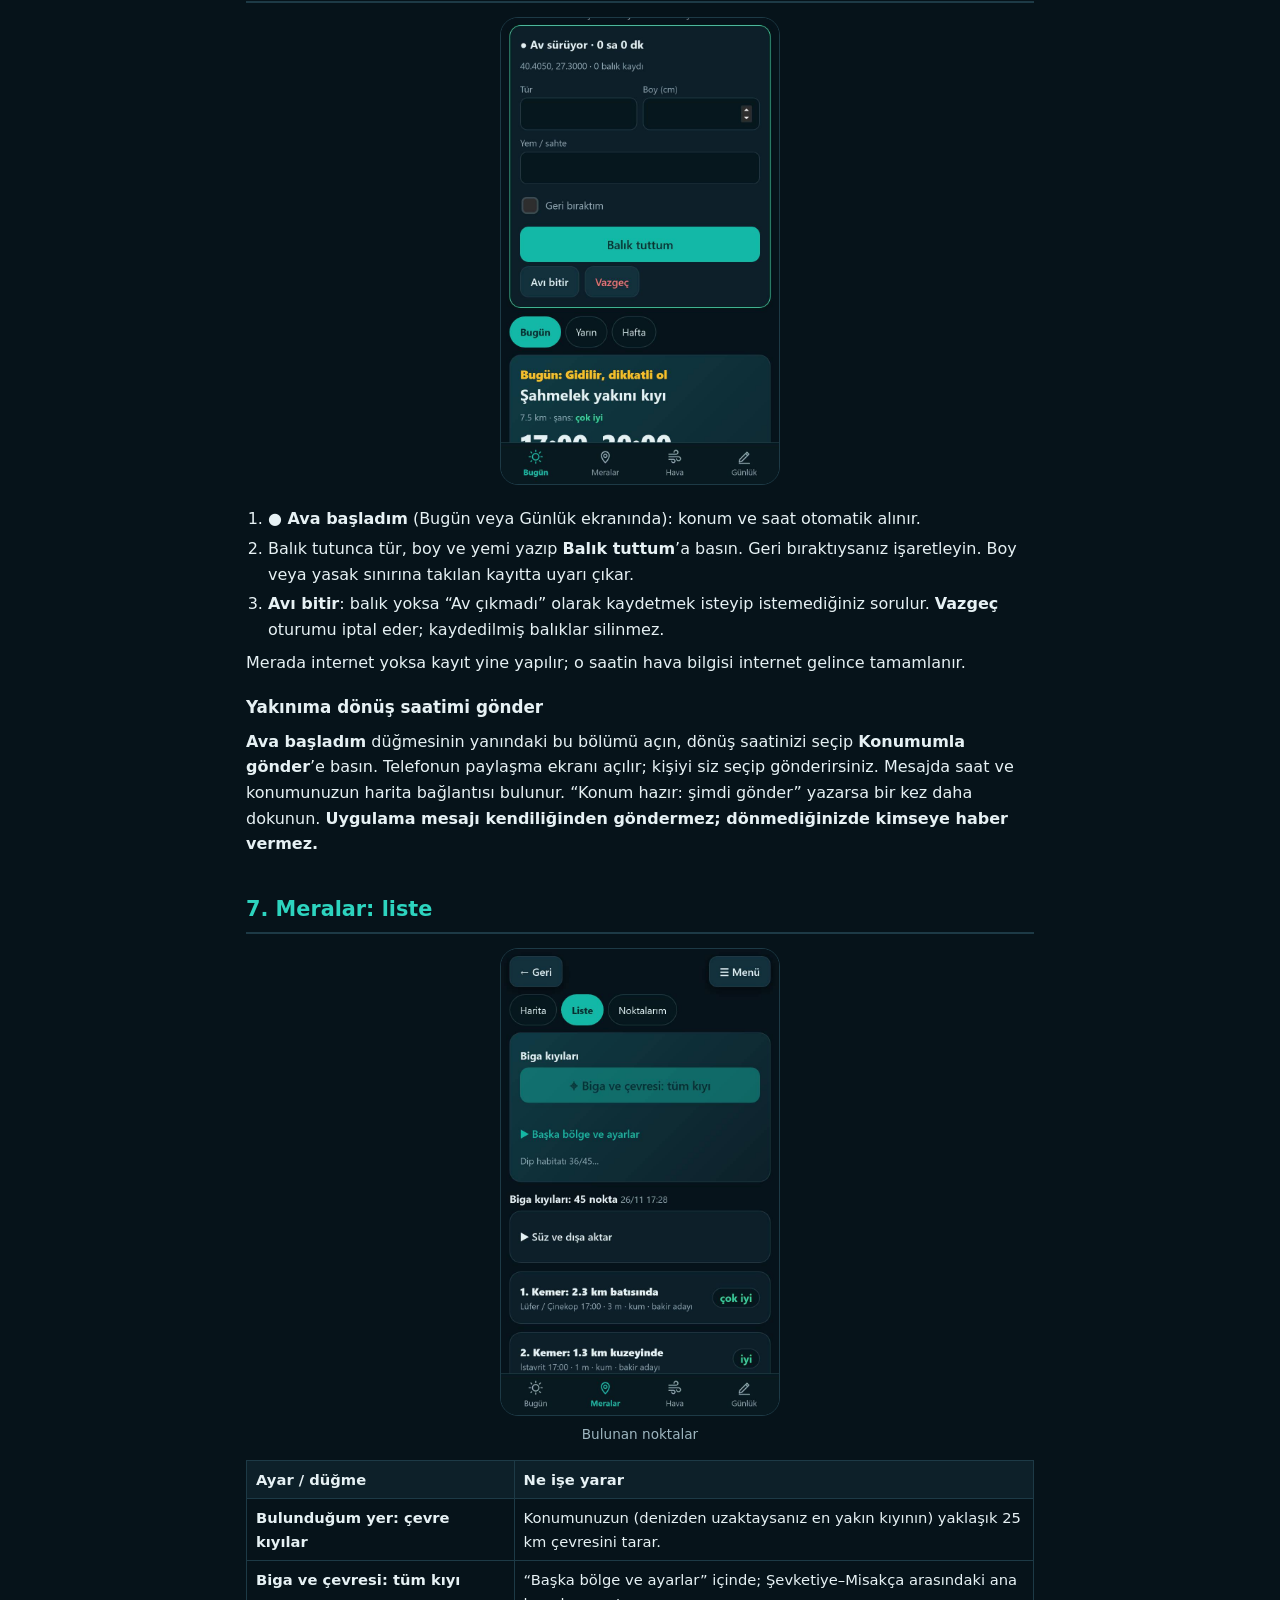
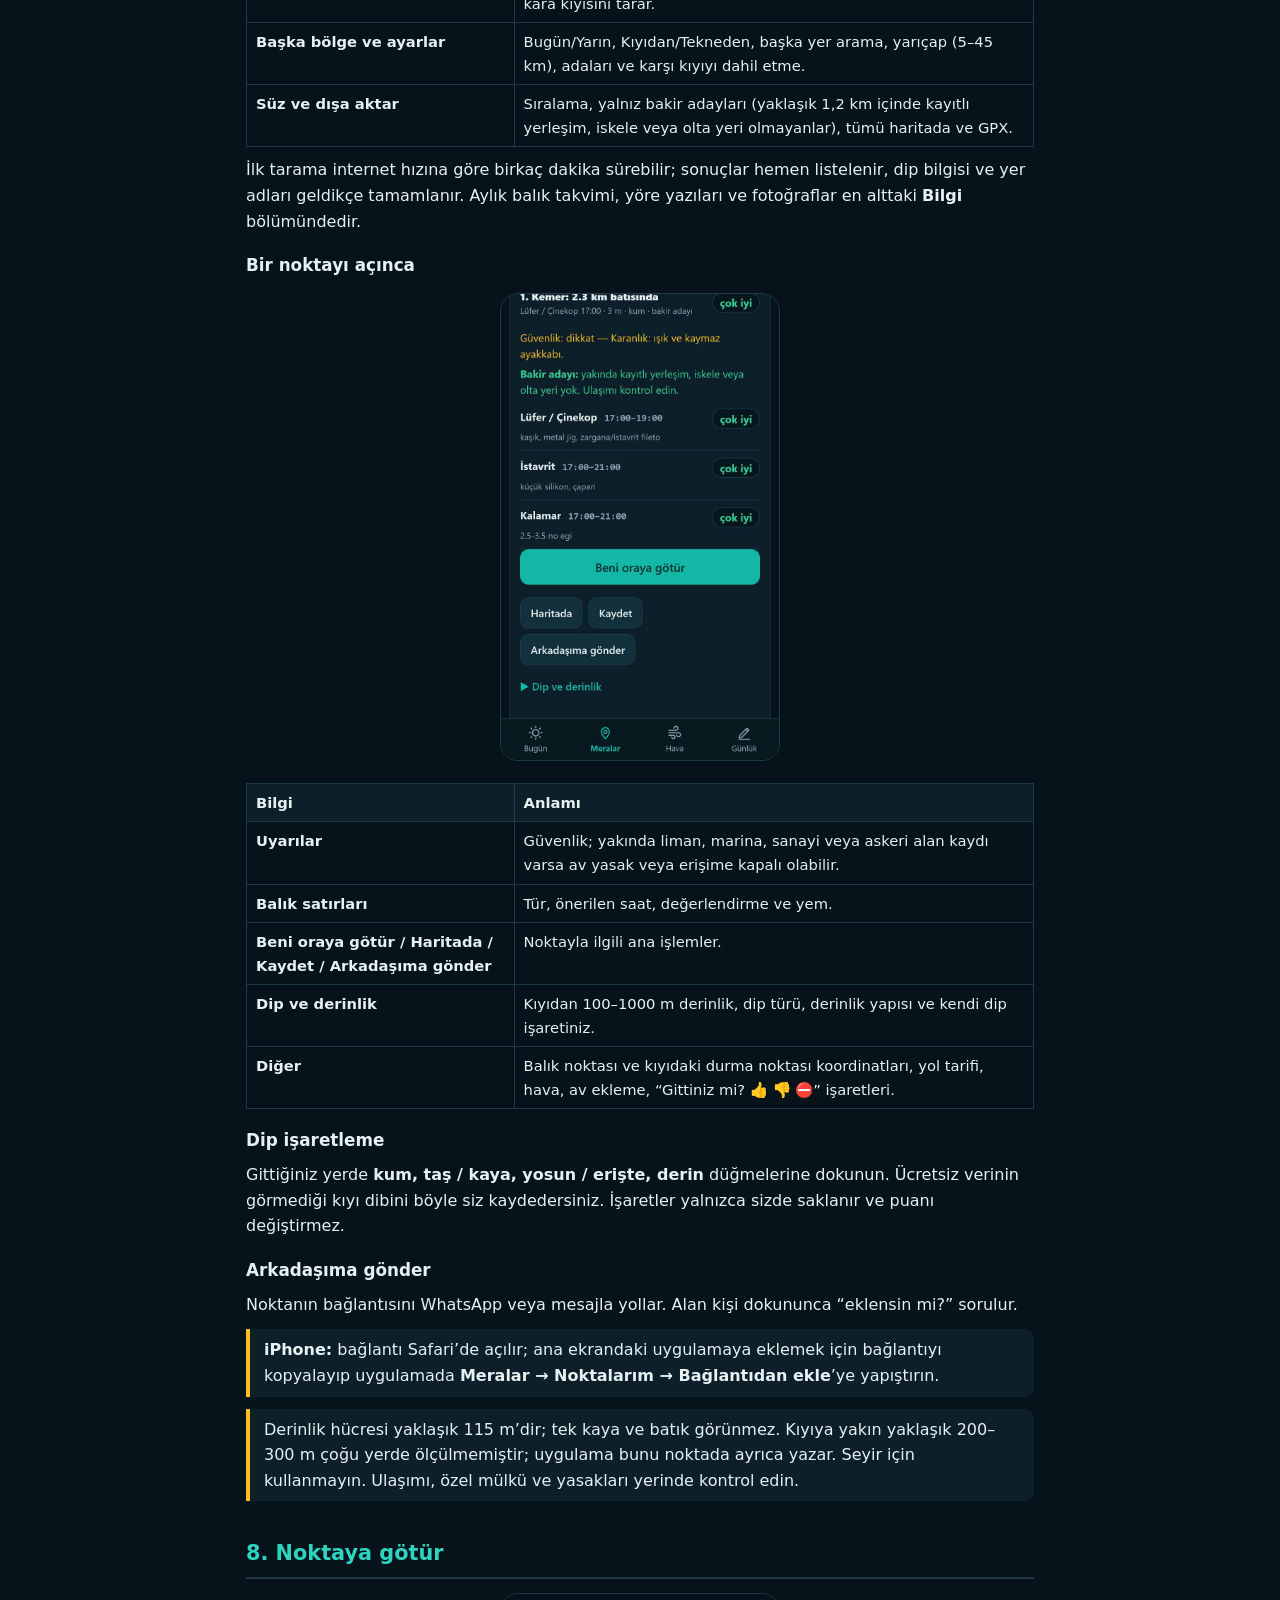
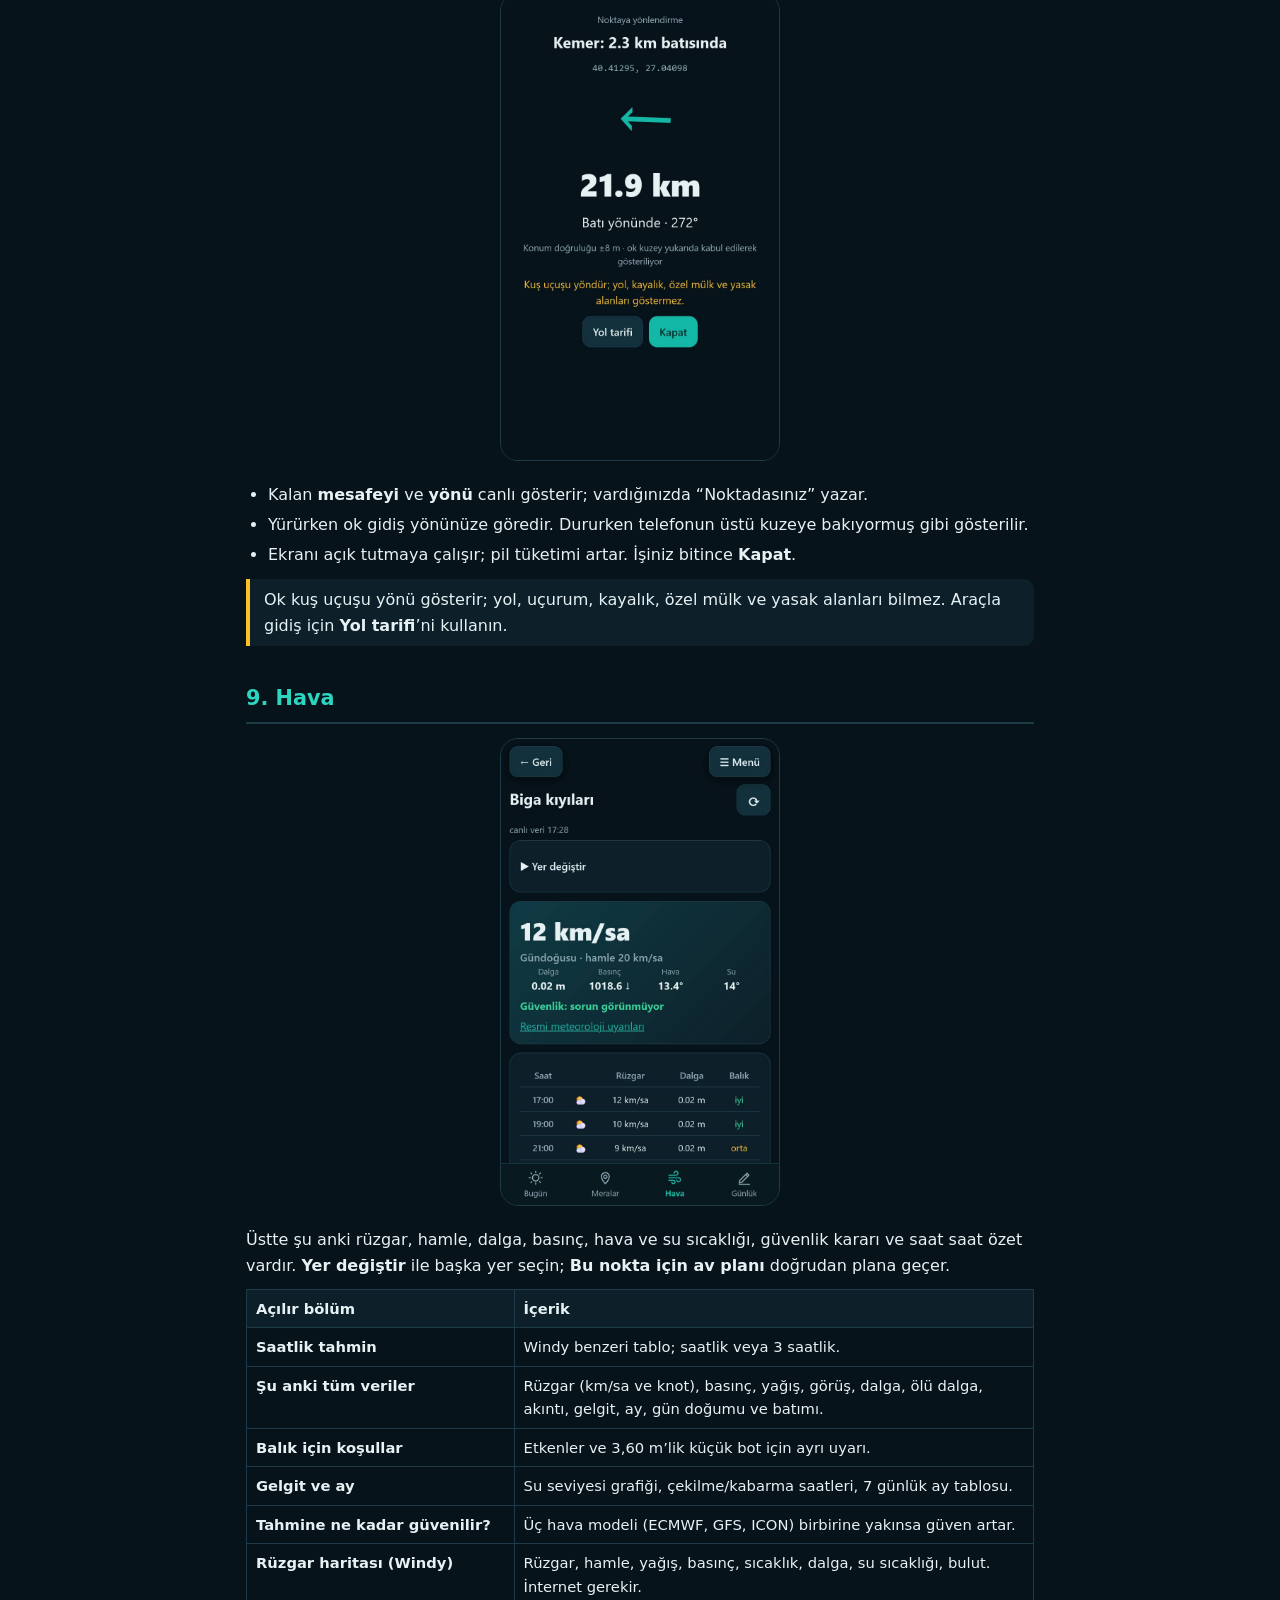
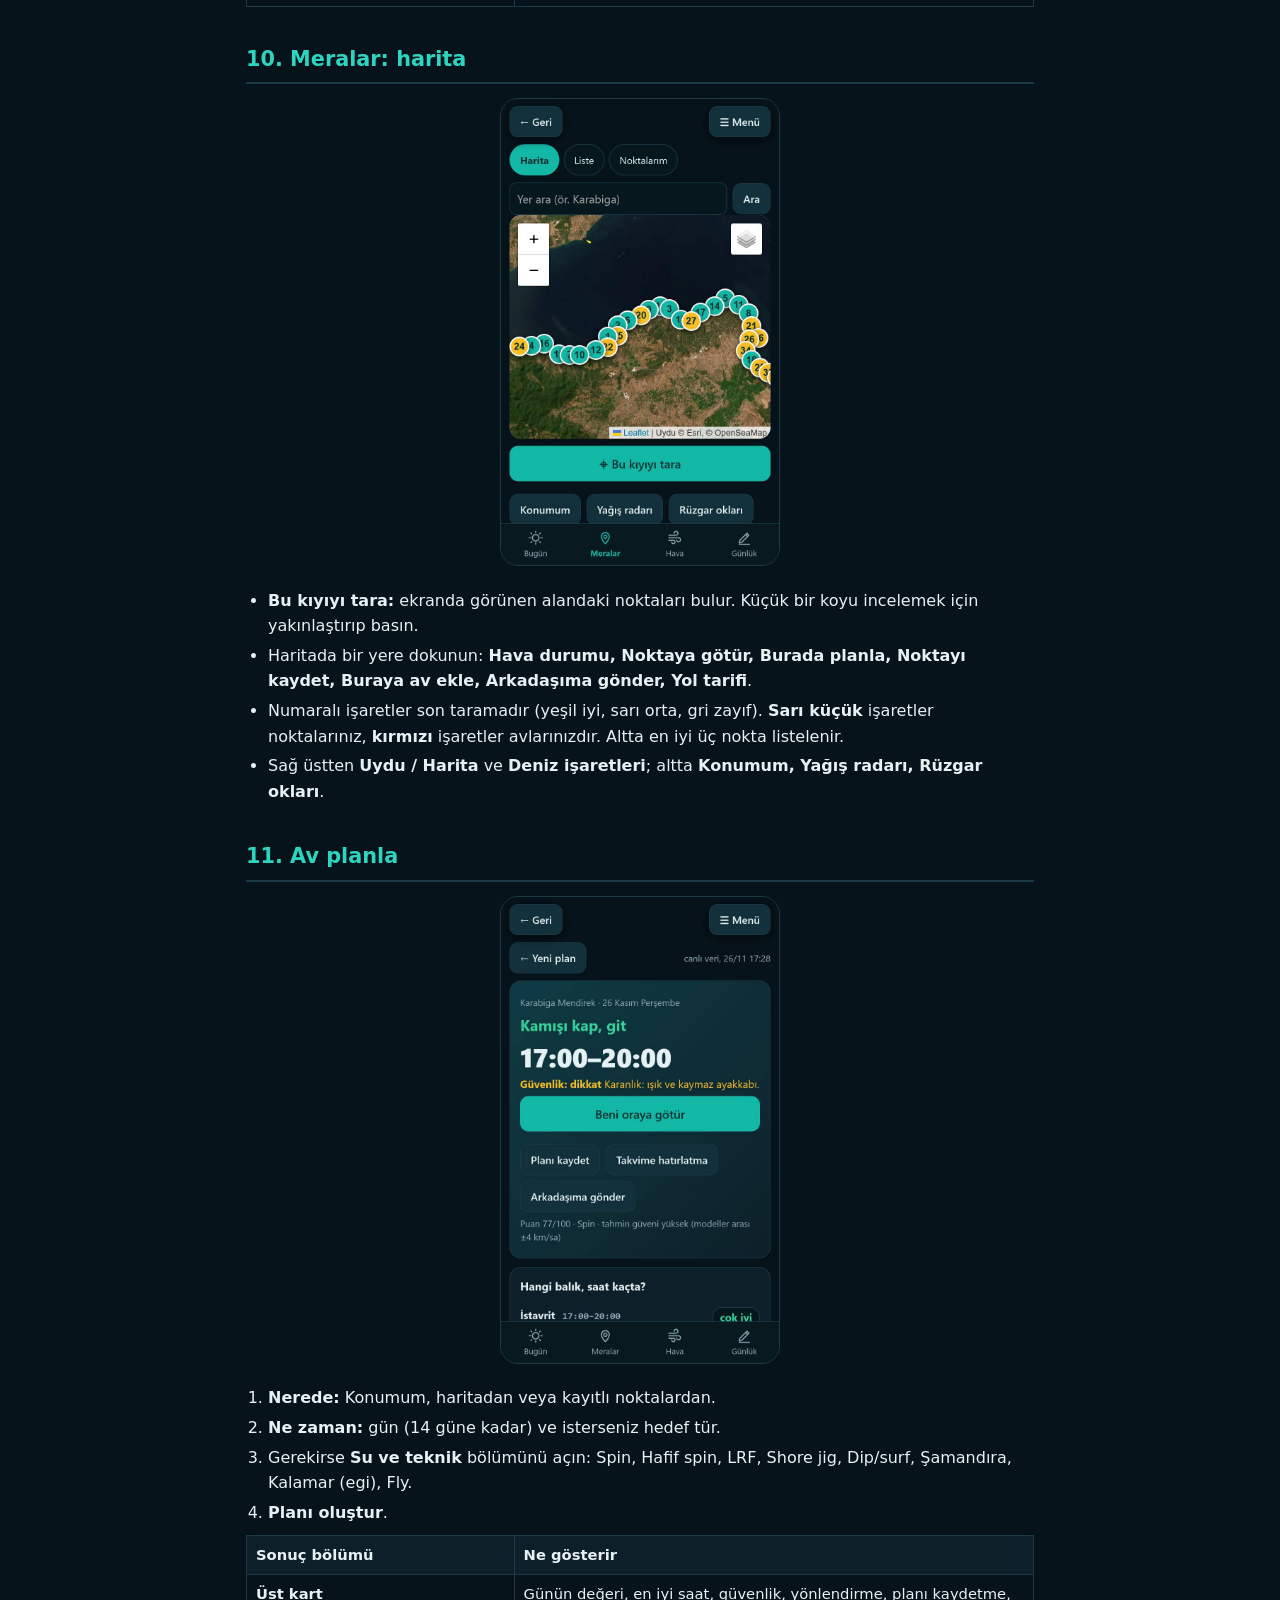
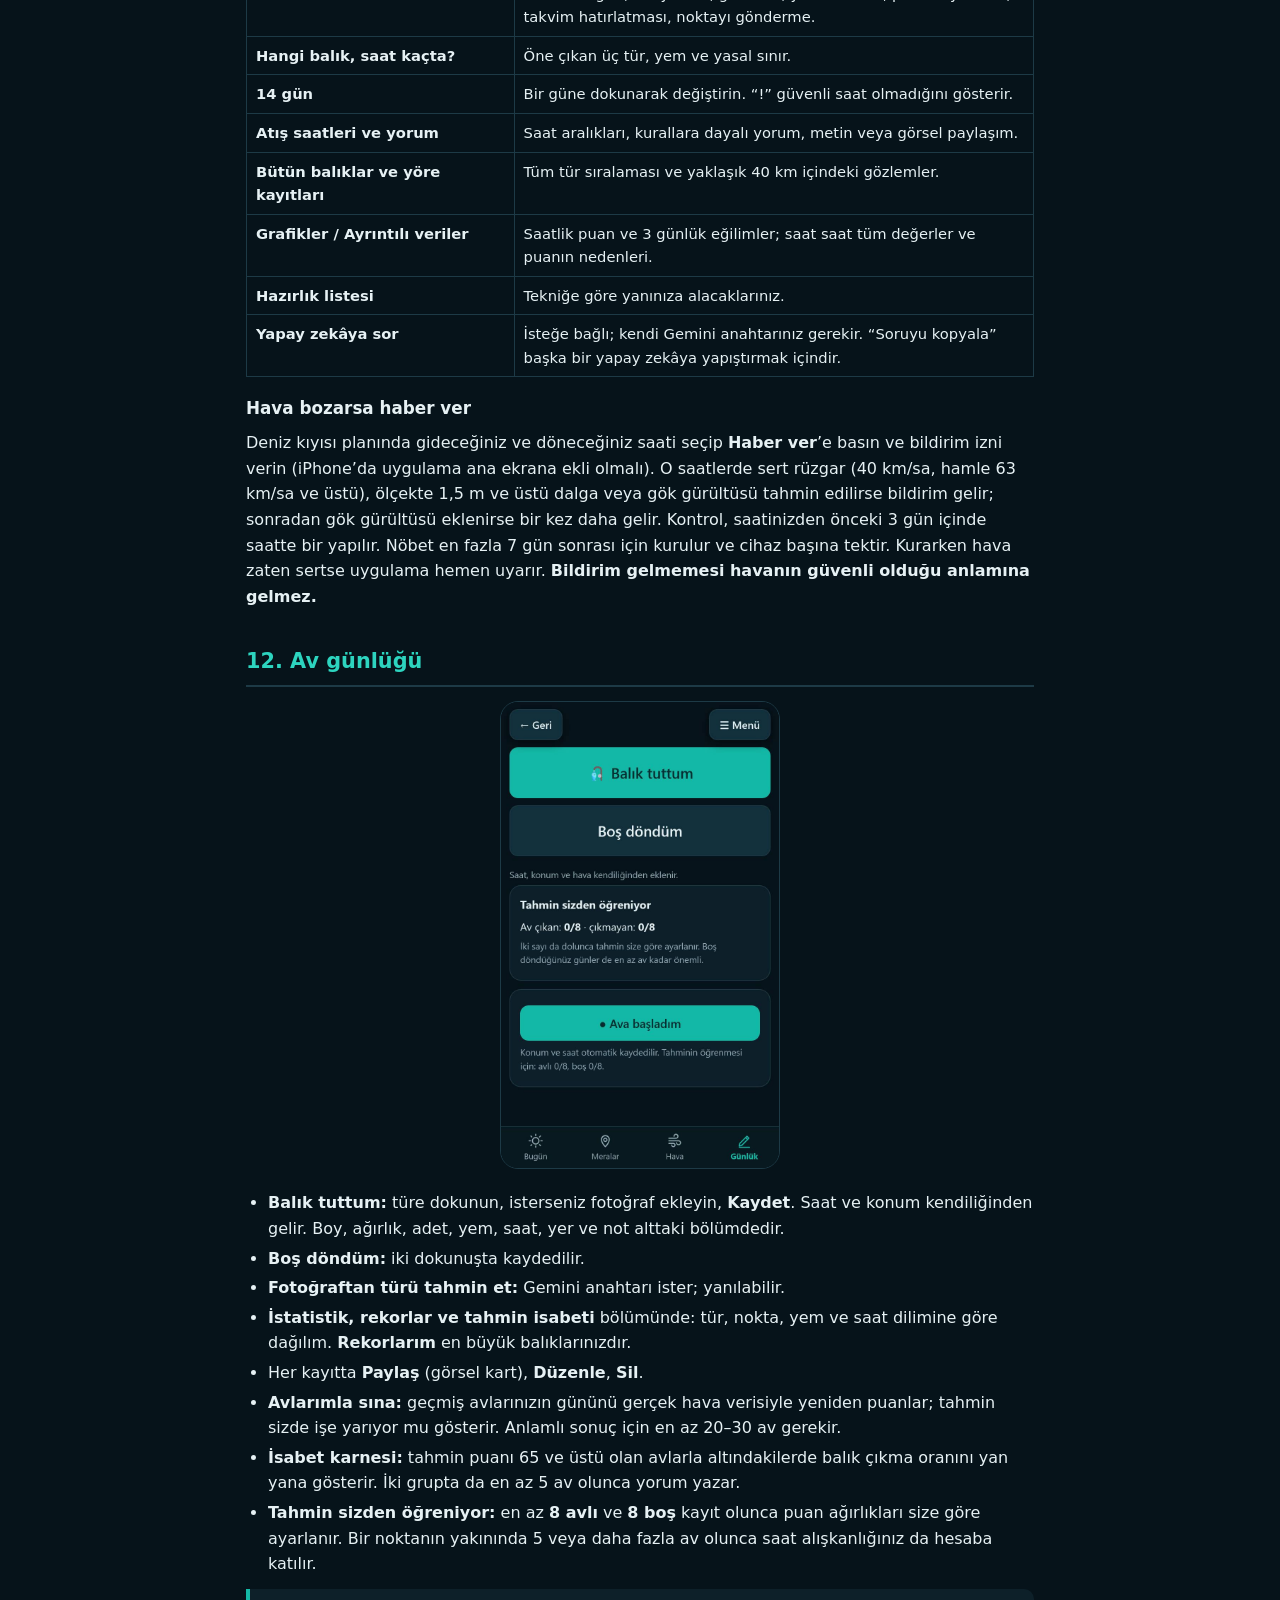
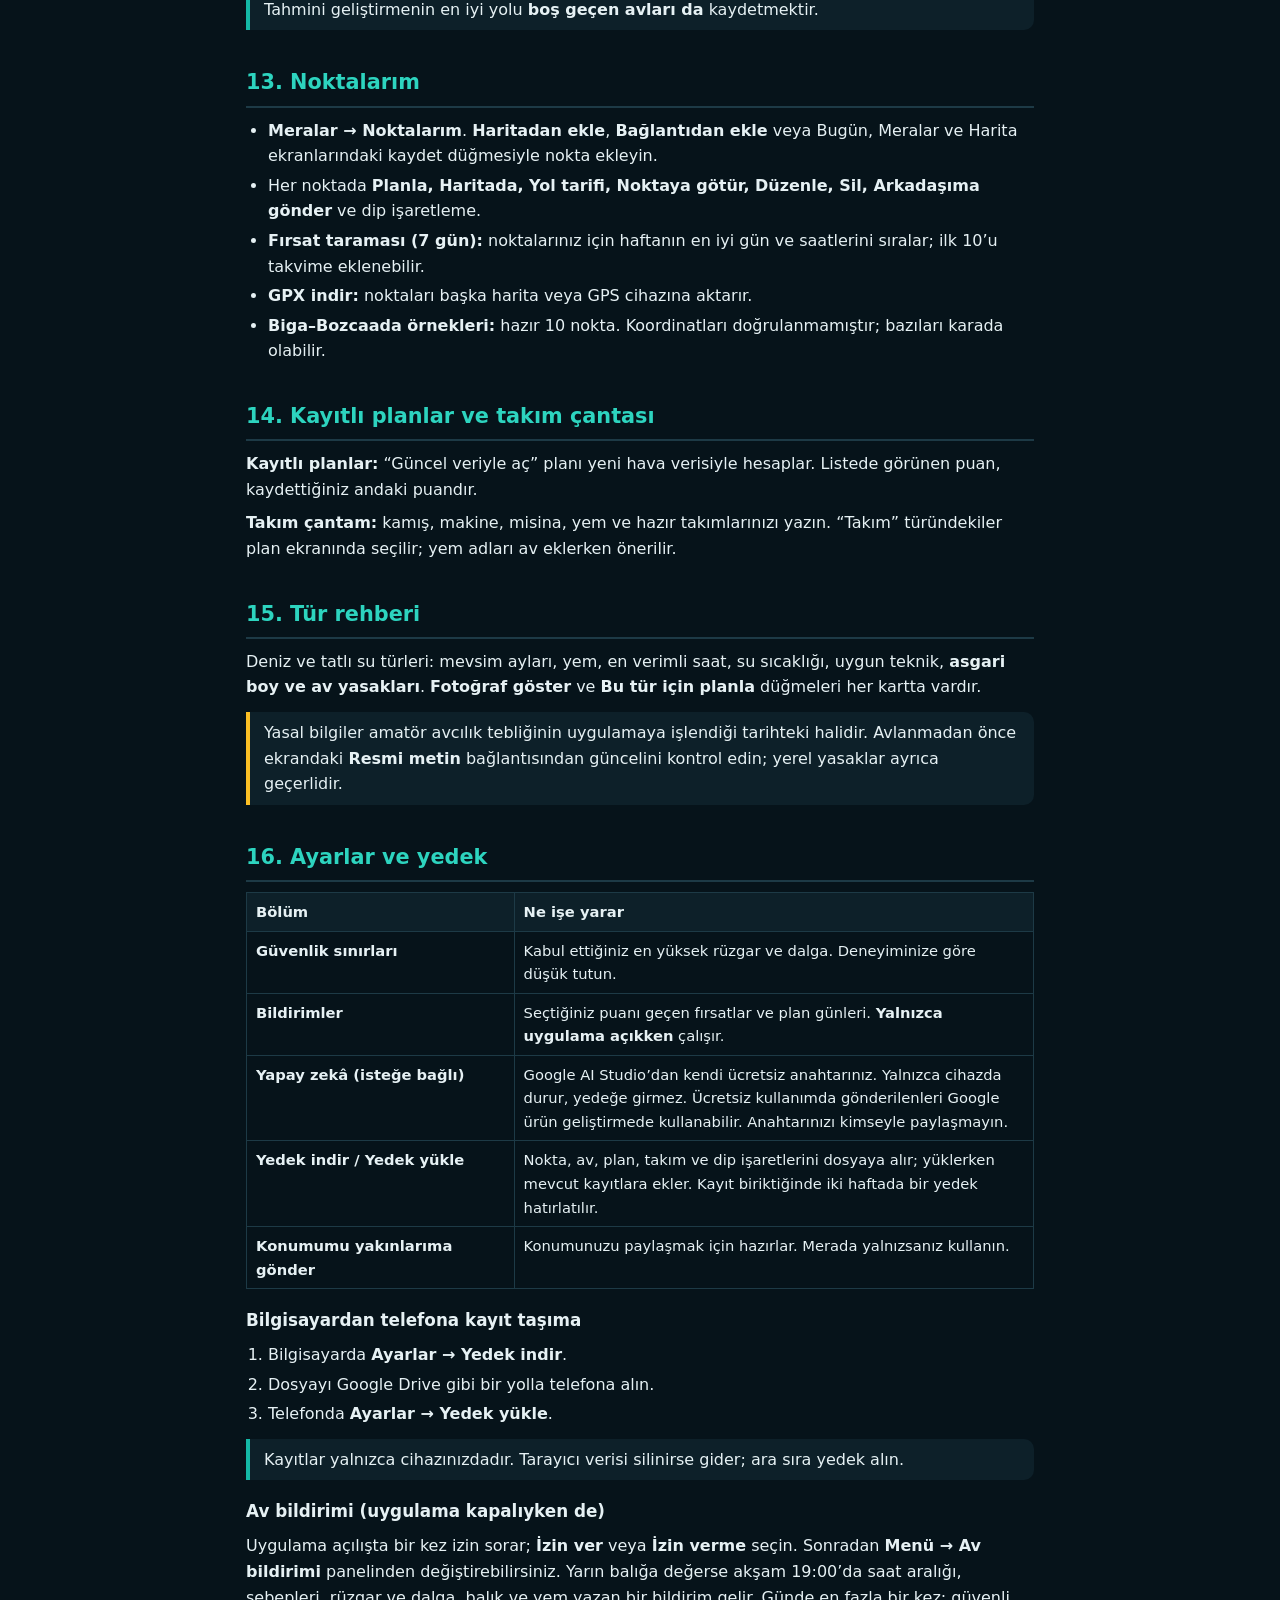
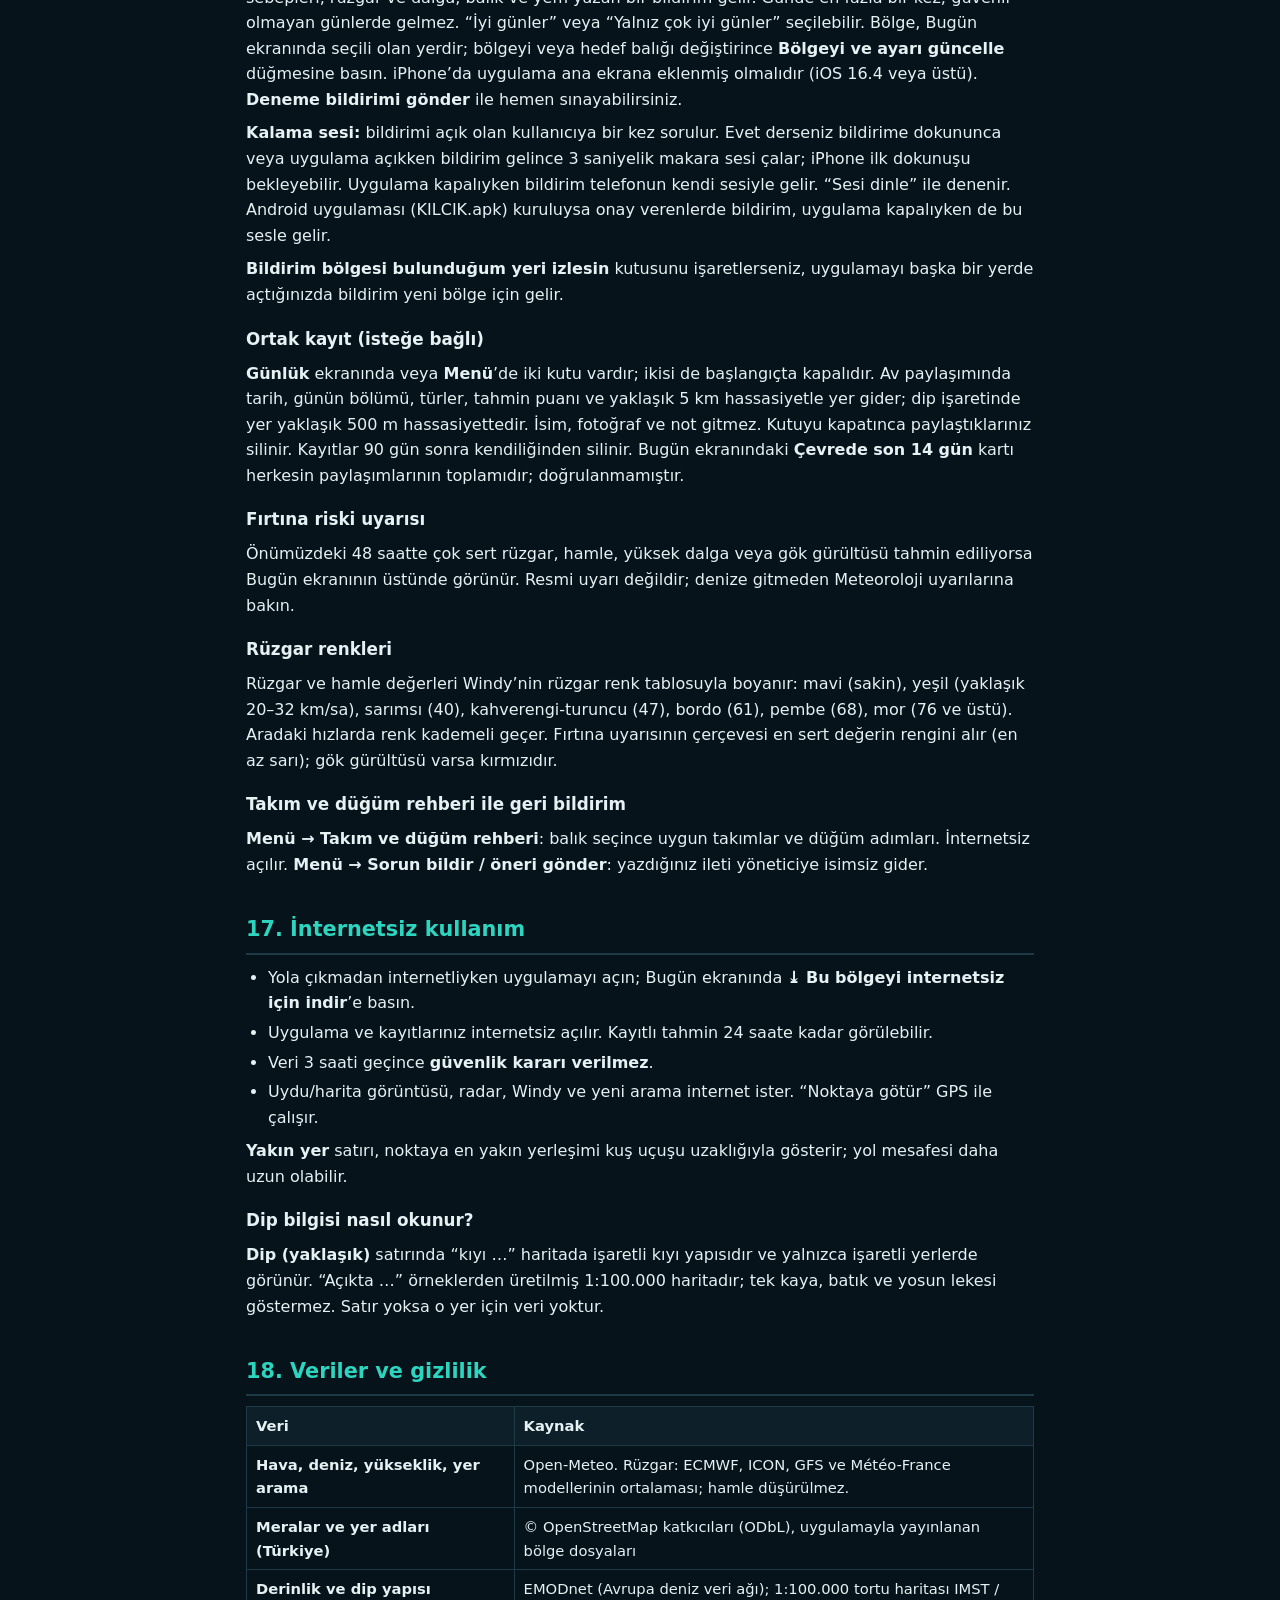
==== commit 78755c27: "Yayin guncellemesi" ====
--- a/kilavuz.html
+++ b/kilavuz.html
@@ -139,6 +139,9 @@
 </ol>
 <p>Merada internet yoksa kayıt yine yapılır; o saatin hava bilgisi internet gelince tamamlanır.</p>
 
+<h3>Yakınıma dönüş saatimi gönder</h3>
+<p><b>Ava başladım</b> düğmesinin yanındaki bu bölümü açın, dönüş saatinizi seçip <b>Konumumla gönder</b>’e basın. Telefonun paylaşma ekranı açılır; kişiyi siz seçip gönderirsiniz. Mesajda saat ve konumunuzun harita bağlantısı bulunur. “Konum hazır: şimdi gönder” yazarsa bir kez daha dokunun. <b>Uygulama mesajı kendiliğinden göndermez; dönmediğinizde kimseye haber vermez.</b></p>
+
 <h2 id="meralar">7. Meralar: liste</h2>
 <figure><img src="kilavuz/liste.jpg" alt="Bulunan mera listesi"><figcaption>Bulunan noktalar</figcaption></figure>
 <table><tr><th>Ayar / düğme</th><th>Ne işe yarar</th></tr>
@@ -209,6 +212,9 @@
 <tr><td>Hazırlık listesi</td><td>Tekniğe göre yanınıza alacaklarınız.</td></tr>
 <tr><td>Yapay zekâya sor</td><td>İsteğe bağlı; kendi Gemini anahtarınız gerekir. “Soruyu kopyala” başka bir yapay zekâya yapıştırmak içindir.</td></tr></table>
 
+<h3>Hava bozarsa haber ver</h3>
+<p>Deniz kıyısı planında gideceğiniz ve döneceğiniz saati seçip <b>Haber ver</b>’e basın ve bildirim izni verin (iPhone’da uygulama ana ekrana ekli olmalı). O saatlerde sert rüzgar (40 km/sa, hamle 63 km/sa ve üstü), ölçekte 1,5 m ve üstü dalga veya gök gürültüsü tahmin edilirse bildirim gelir; sonradan gök gürültüsü eklenirse bir kez daha gelir. Kontrol, saatinizden önceki 3 gün içinde saatte bir yapılır. Nöbet en fazla 7 gün sonrası için kurulur ve cihaz başına tektir. Kurarken hava zaten sertse uygulama hemen uyarır. <b>Bildirim gelmemesi havanın güvenli olduğu anlamına gelmez.</b></p>
+
 <h2 id="gunluk">12. Av günlüğü</h2>
 <figure><img src="kilavuz/gunluk.jpg" alt="Günlük ekranı"></figure>
 <ul>
@@ -286,7 +292,7 @@
 <tr><td>Balık gözlemleri ve fotoğraflar</td><td>iNaturalist</td></tr>
 <tr><td>Harita görüntüsü, radar, katmanlar</td><td>Esri, OpenSeaMap, RainViewer, Windy</td></tr>
 <tr><td>Klorofil (yalnız bilgisayar)</td><td>NOAA uydu verisi</td></tr></table>
-<p>Av günlüğünüz ve noktalarınız cihazınızda saklanır; kayıtlarınız, siz ortak kayıt kutularını açmadıkça hiçbir sunucuya gönderilmez. Çevredeki ortak özeti göstermek için bölgenizin yaklaşık konumu sunucuya sorulur. Yalnızca <b>av bildirimini açarsanız</b> bildirim sunucusu telefonunuzun bildirim adresini, seçili bölgenin adını ve yaklaşık konumunu, hedef balığı, tekniği ve eşiği saklar; <b>Kapat</b> düğmesi bu kaydı siler. Konum izni verdiyseniz konumunuz her açılışta okunur. Bir yerin verisi istenirken o yerin veya çevrenizin <b>koordinatı</b> ilgili servise gider. Yapay zekâyı kullanırsanız sorunuz, plan verisi, koordinat veya seçtiğiniz fotoğraf Google’a gönderilir.</p>
+<p>Av günlüğünüz ve noktalarınız cihazınızda saklanır; kayıtlarınız, siz ortak kayıt kutularını açmadıkça hiçbir sunucuya gönderilmez. Çevredeki ortak özeti göstermek için bölgenizin yaklaşık konumu sunucuya sorulur. Yalnızca <b>av bildirimini açarsanız</b> bildirim sunucusu telefonunuzun bildirim adresini, seçili bölgenin adını ve yaklaşık konumunu, hedef balığı, tekniği ve eşiği saklar; <b>Kapat</b> düğmesi bu kaydı siler. <b>Fırtına nöbeti</b> kurarsanız bildirim adresiniz, yer adı, yaklaşık konum (1 km) ve seçtiğiniz saatler saklanır; saat geçince veya “Nöbeti kapat” ile silinir. Dönüş saati mesajı sunucuya gitmez. Konum izni verdiyseniz konumunuz her açılışta okunur. Bir yerin verisi istenirken o yerin veya çevrenizin <b>koordinatı</b> ilgili servise gider. Yapay zekâyı kullanırsanız sorunuz, plan verisi, koordinat veya seçtiğiniz fotoğraf Google’a gönderilir.</p>
 
 <h2 id="sorun">19. Sorun giderme</h2>
 <table><tr><th>Sorun</th><th>Çözüm</th></tr>
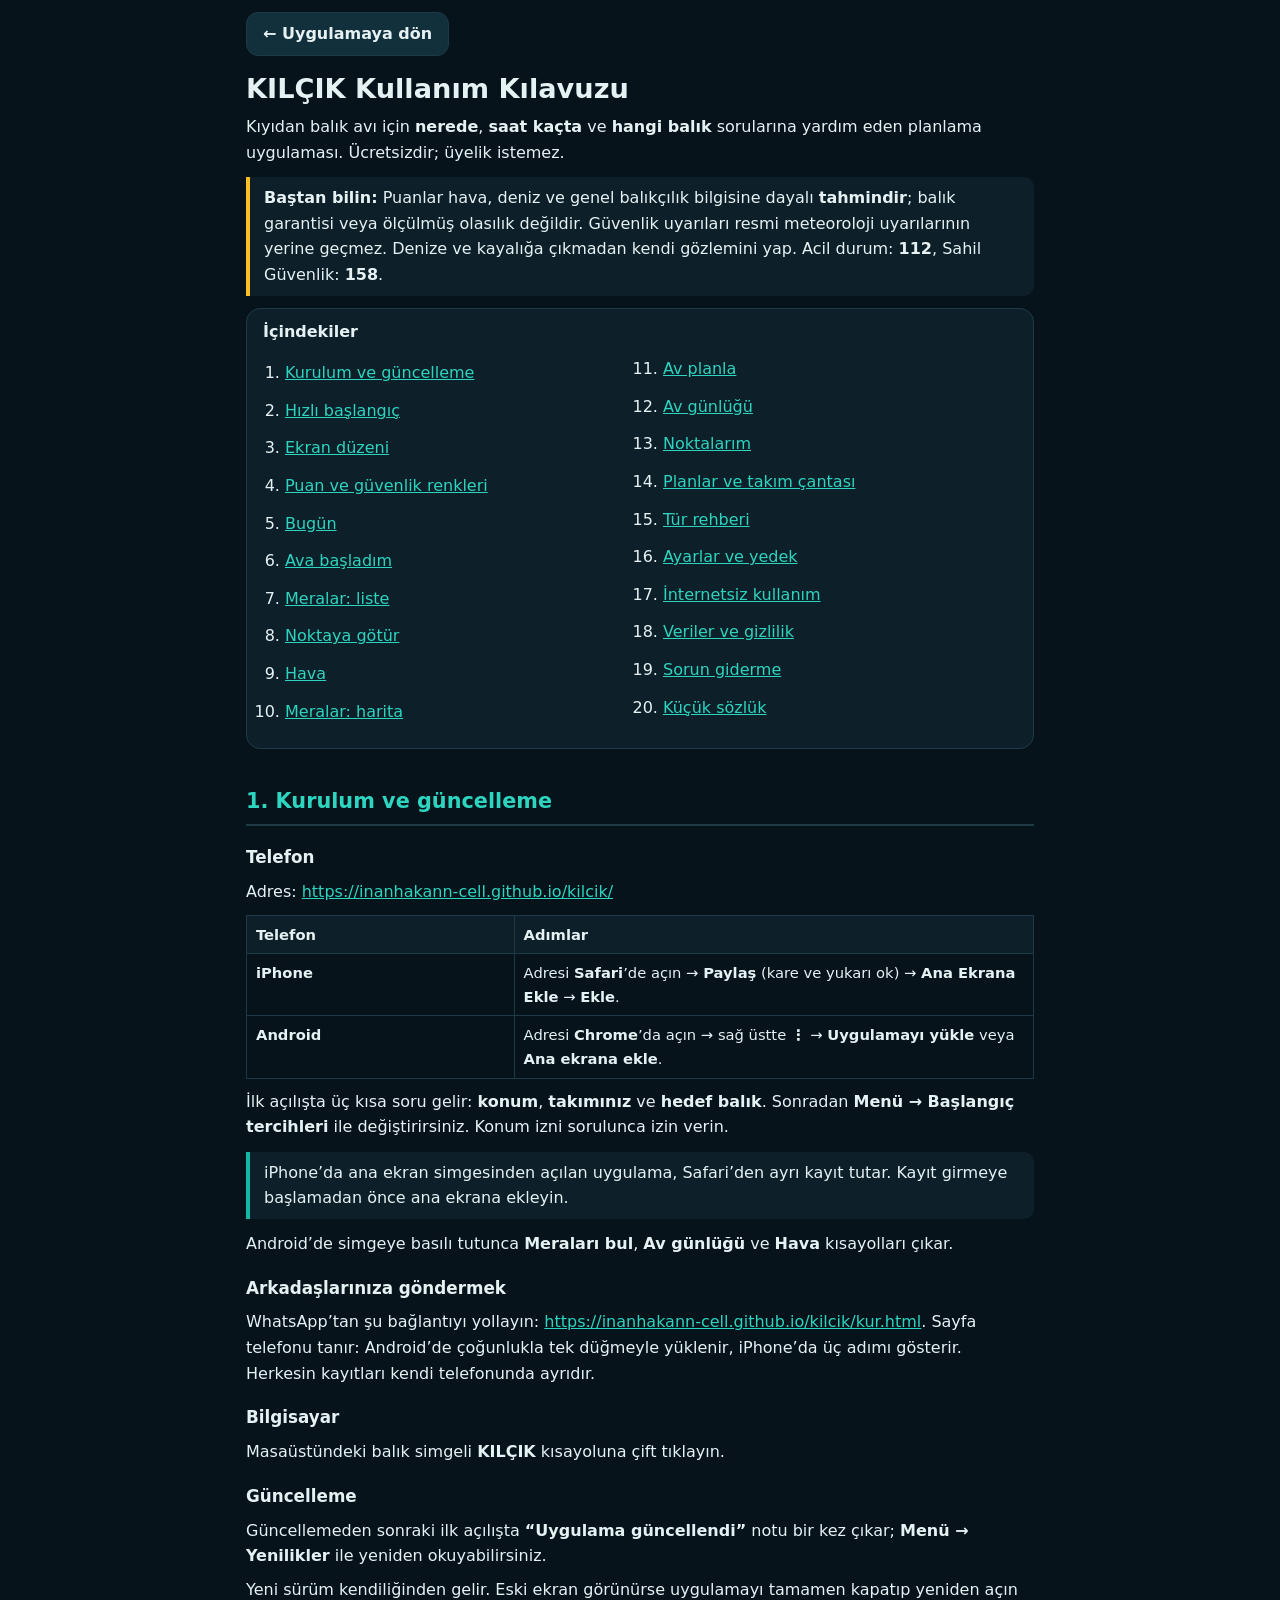
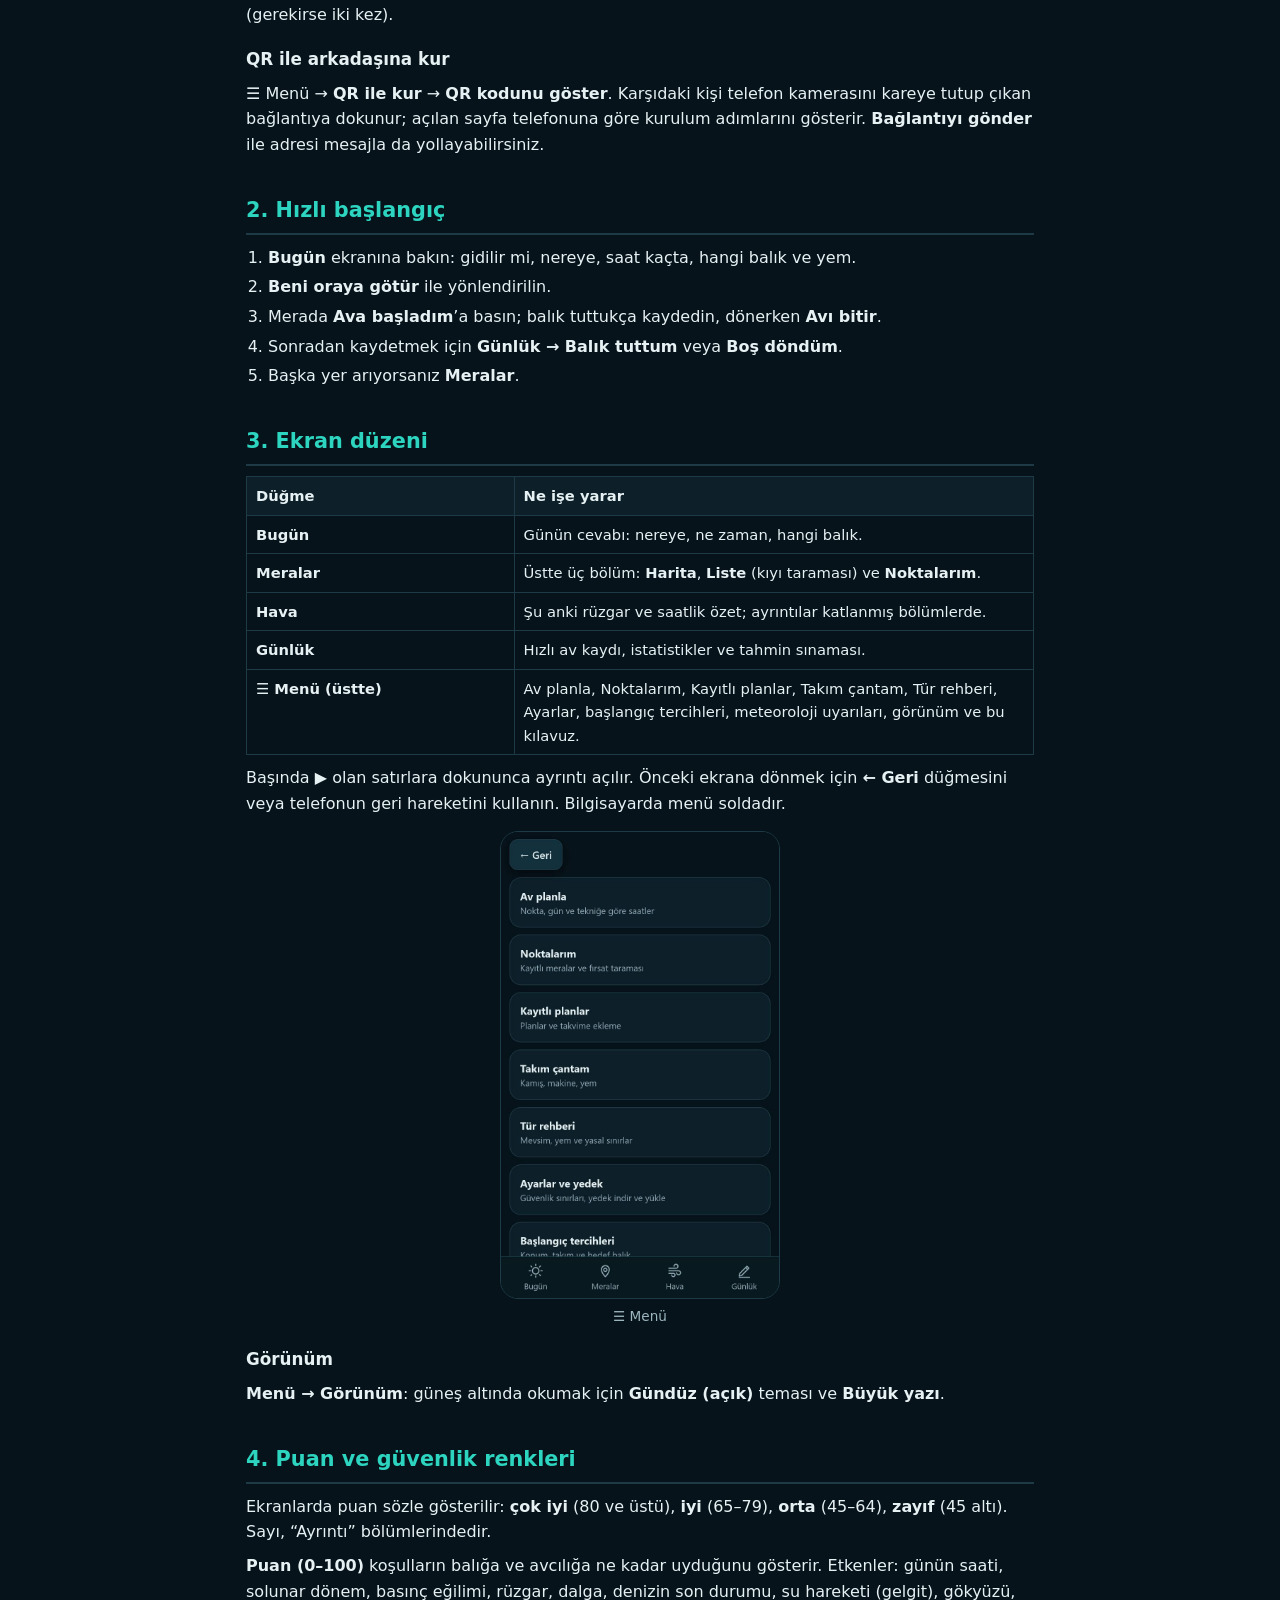
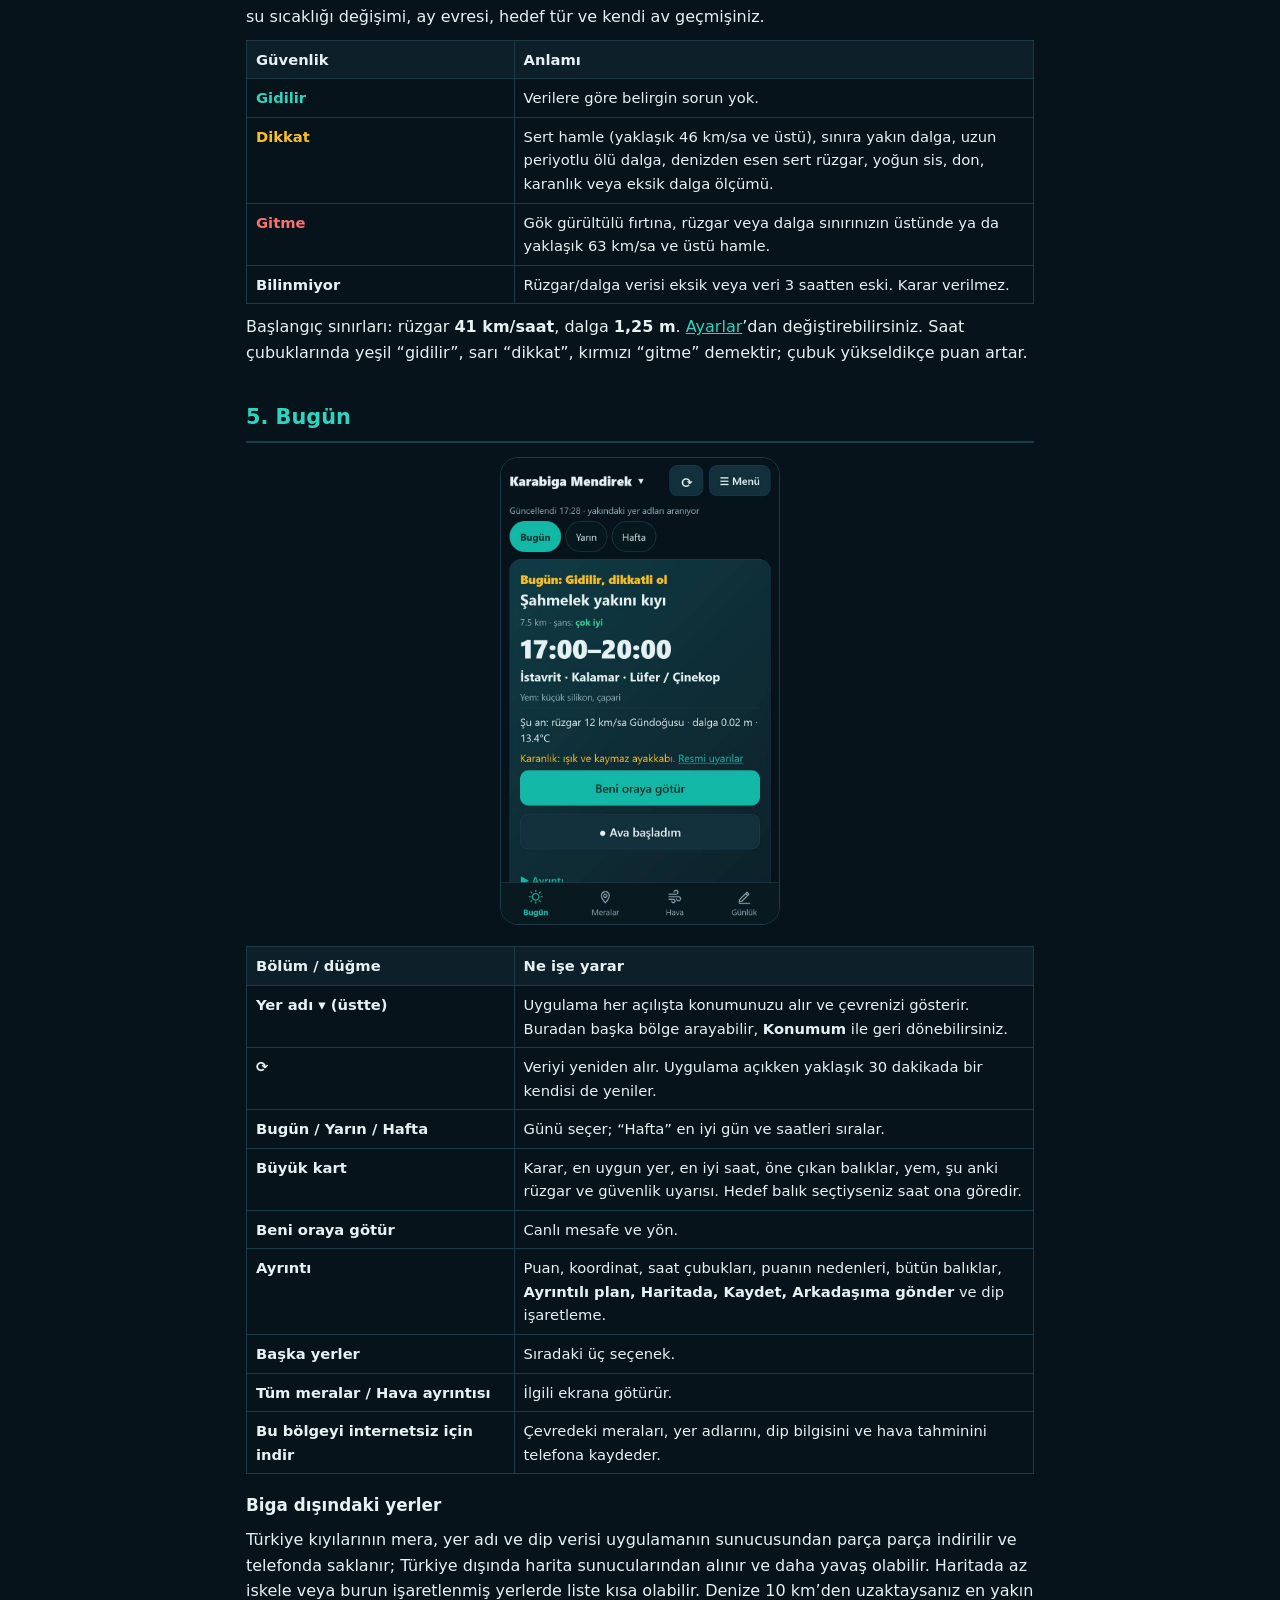
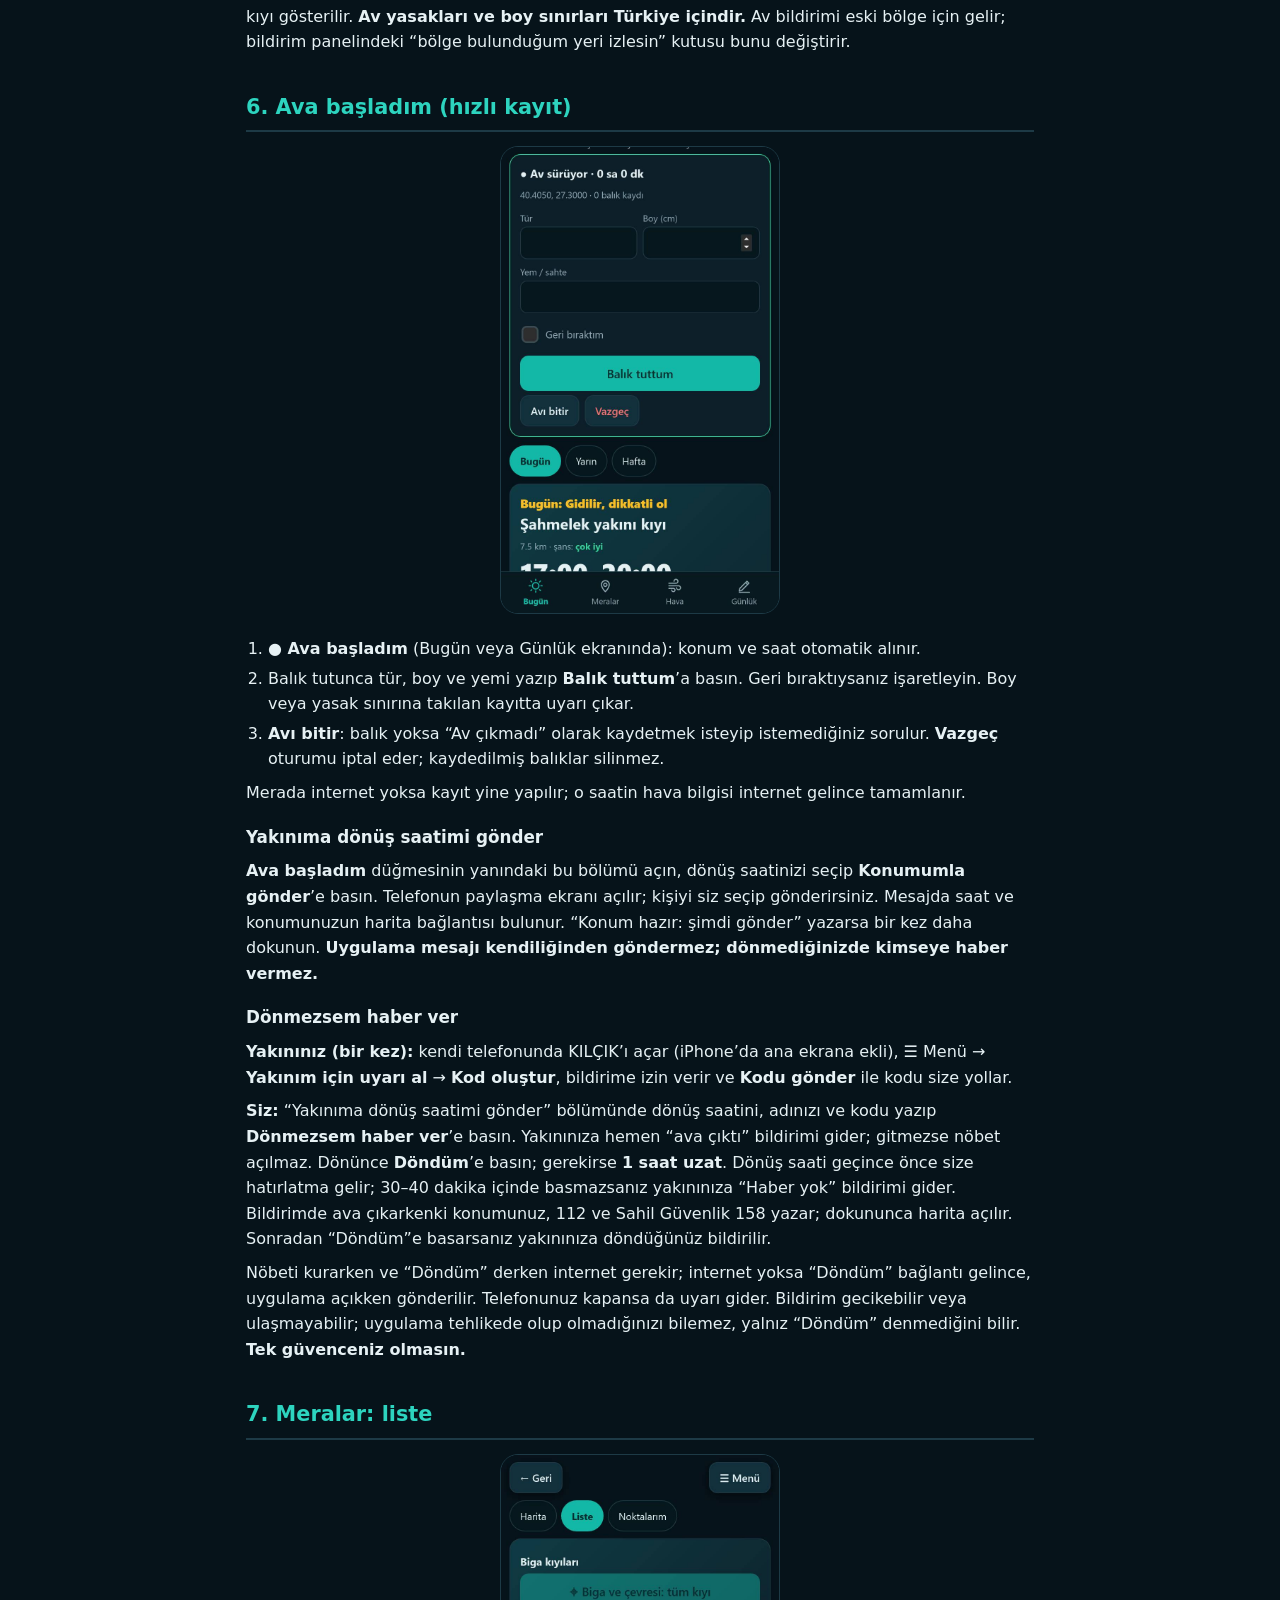
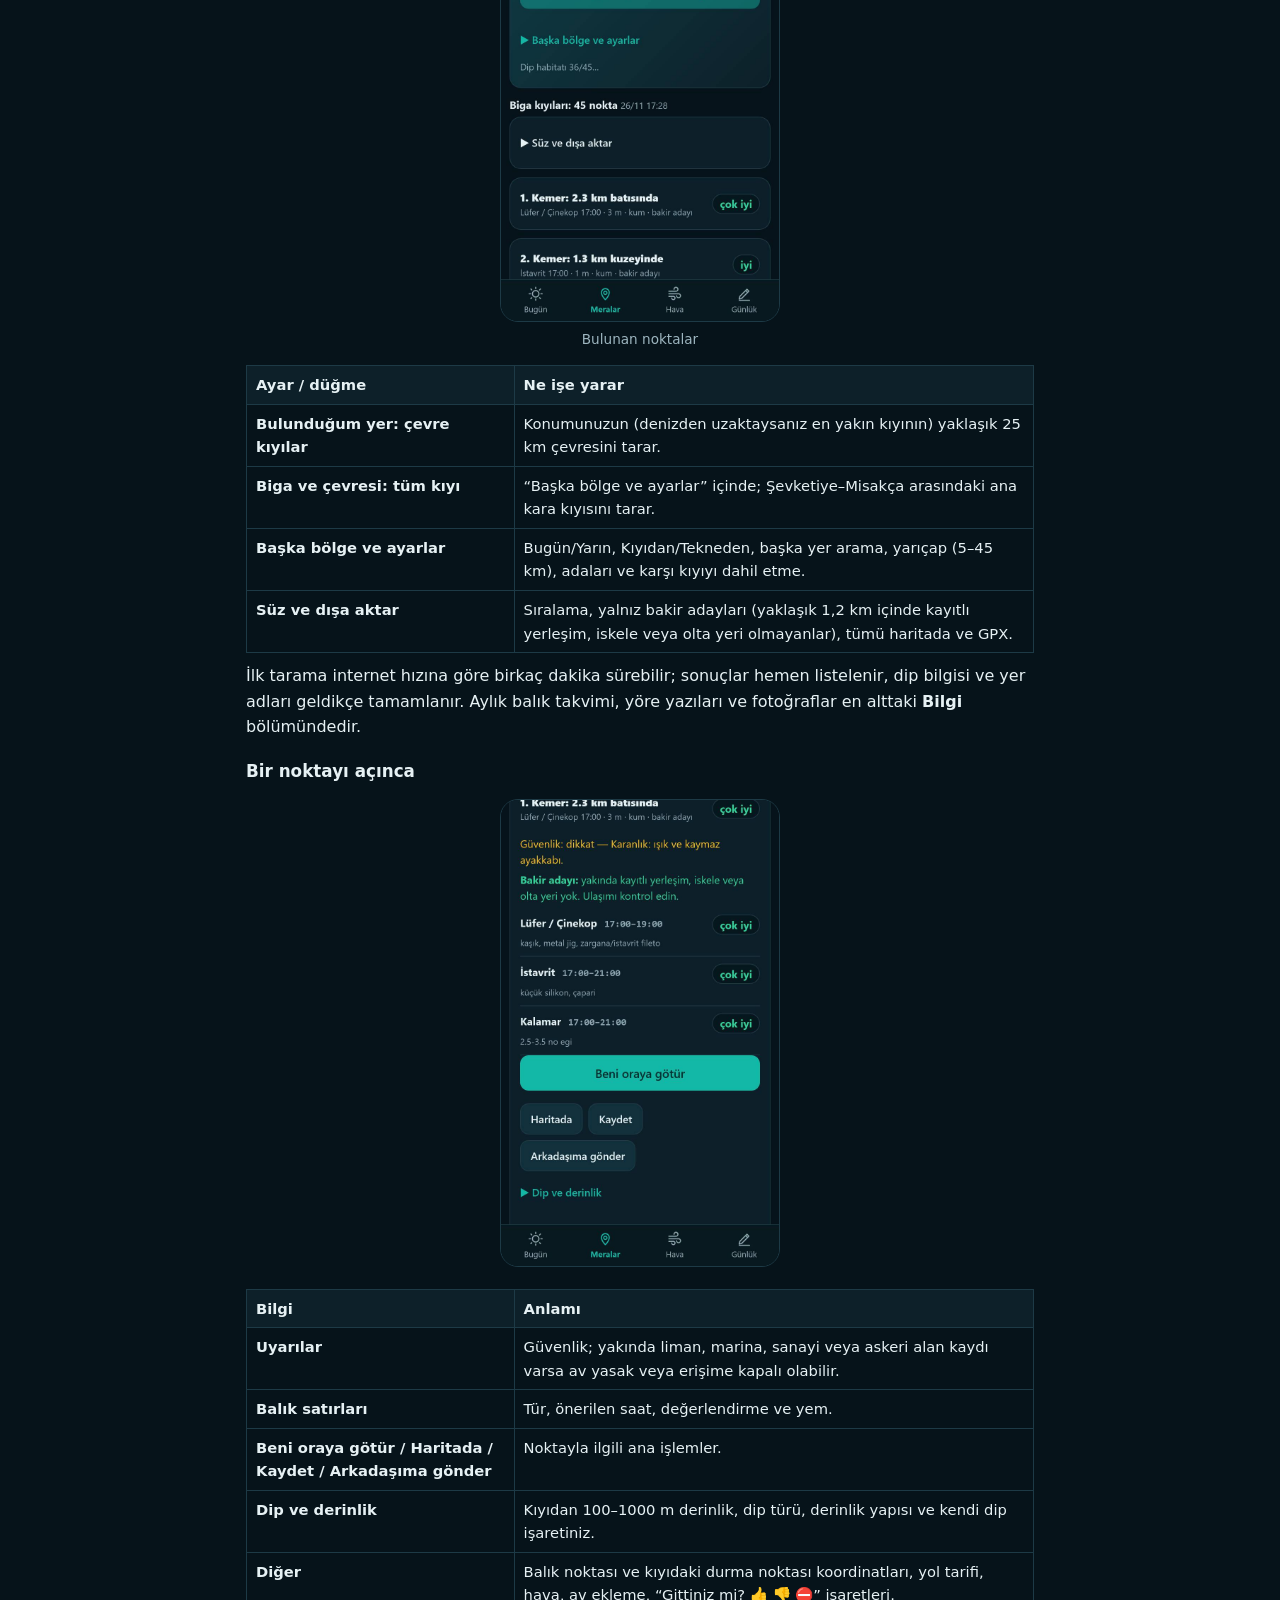
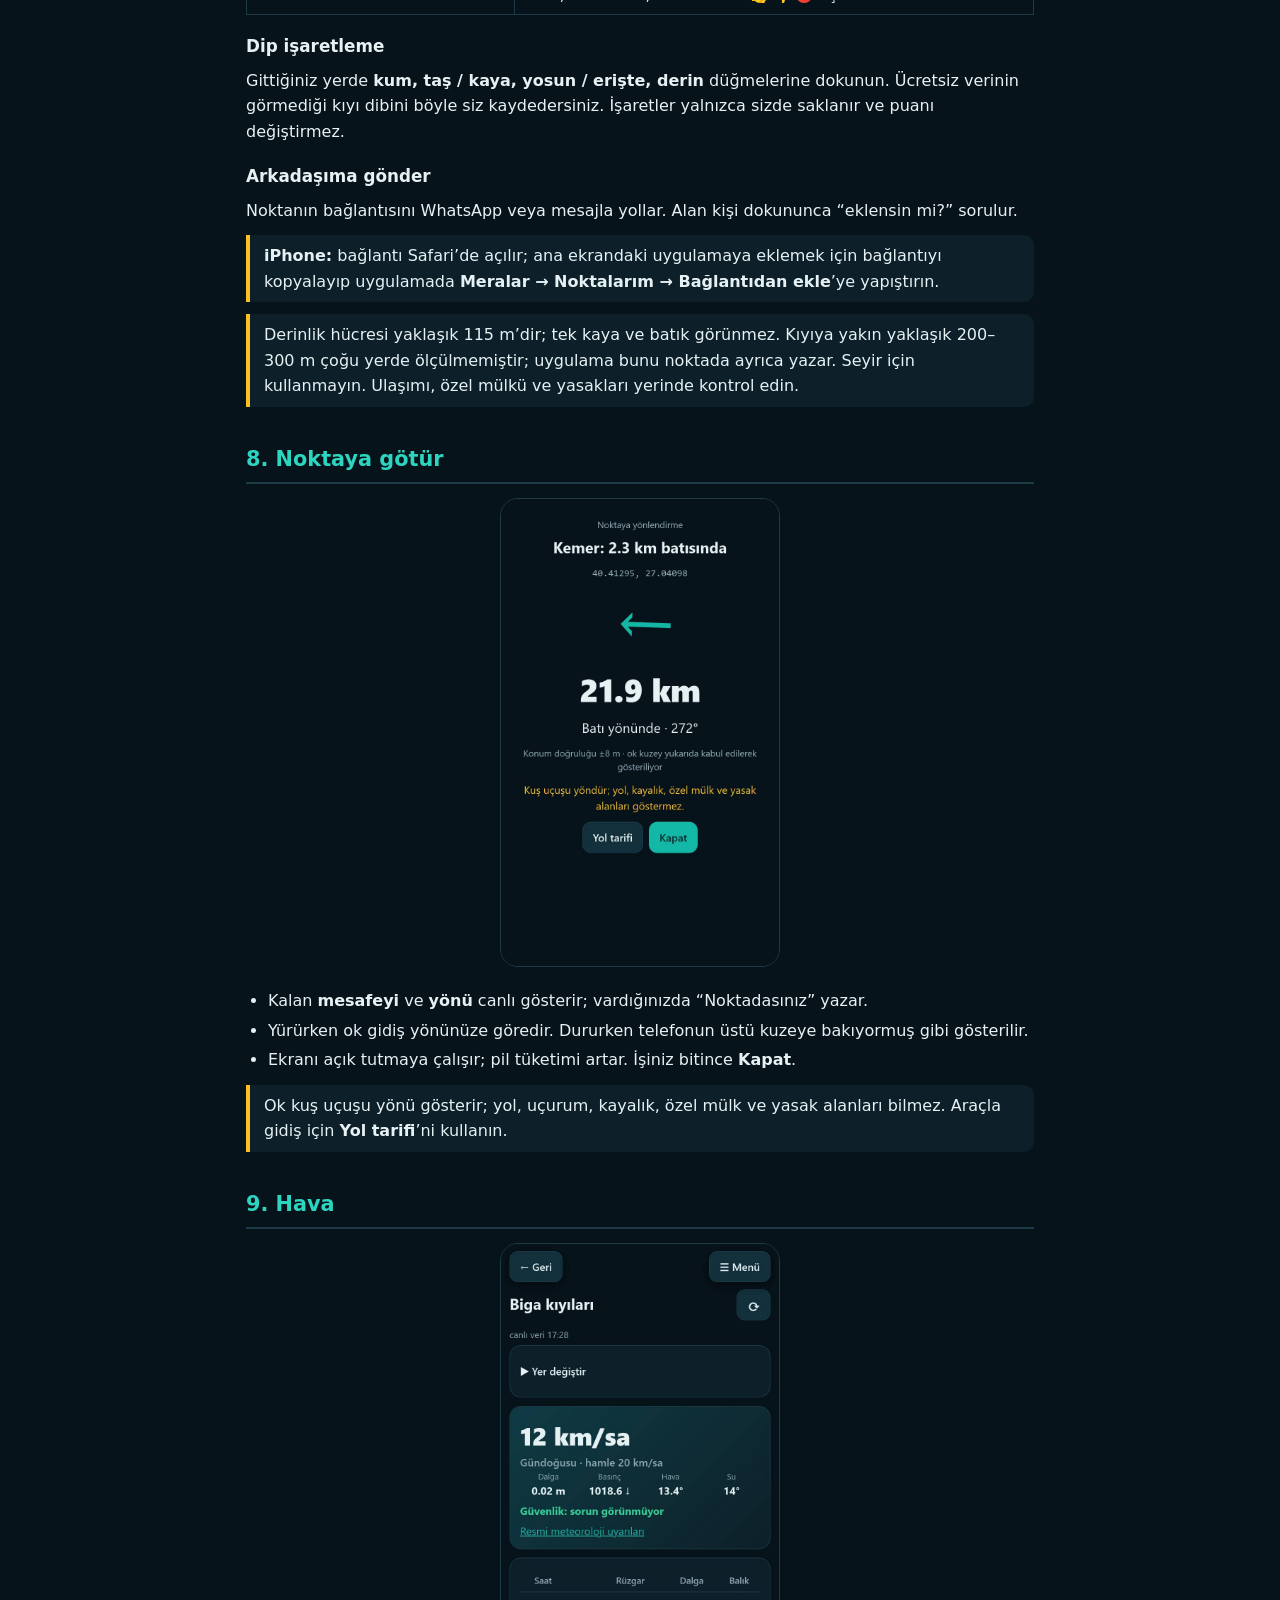
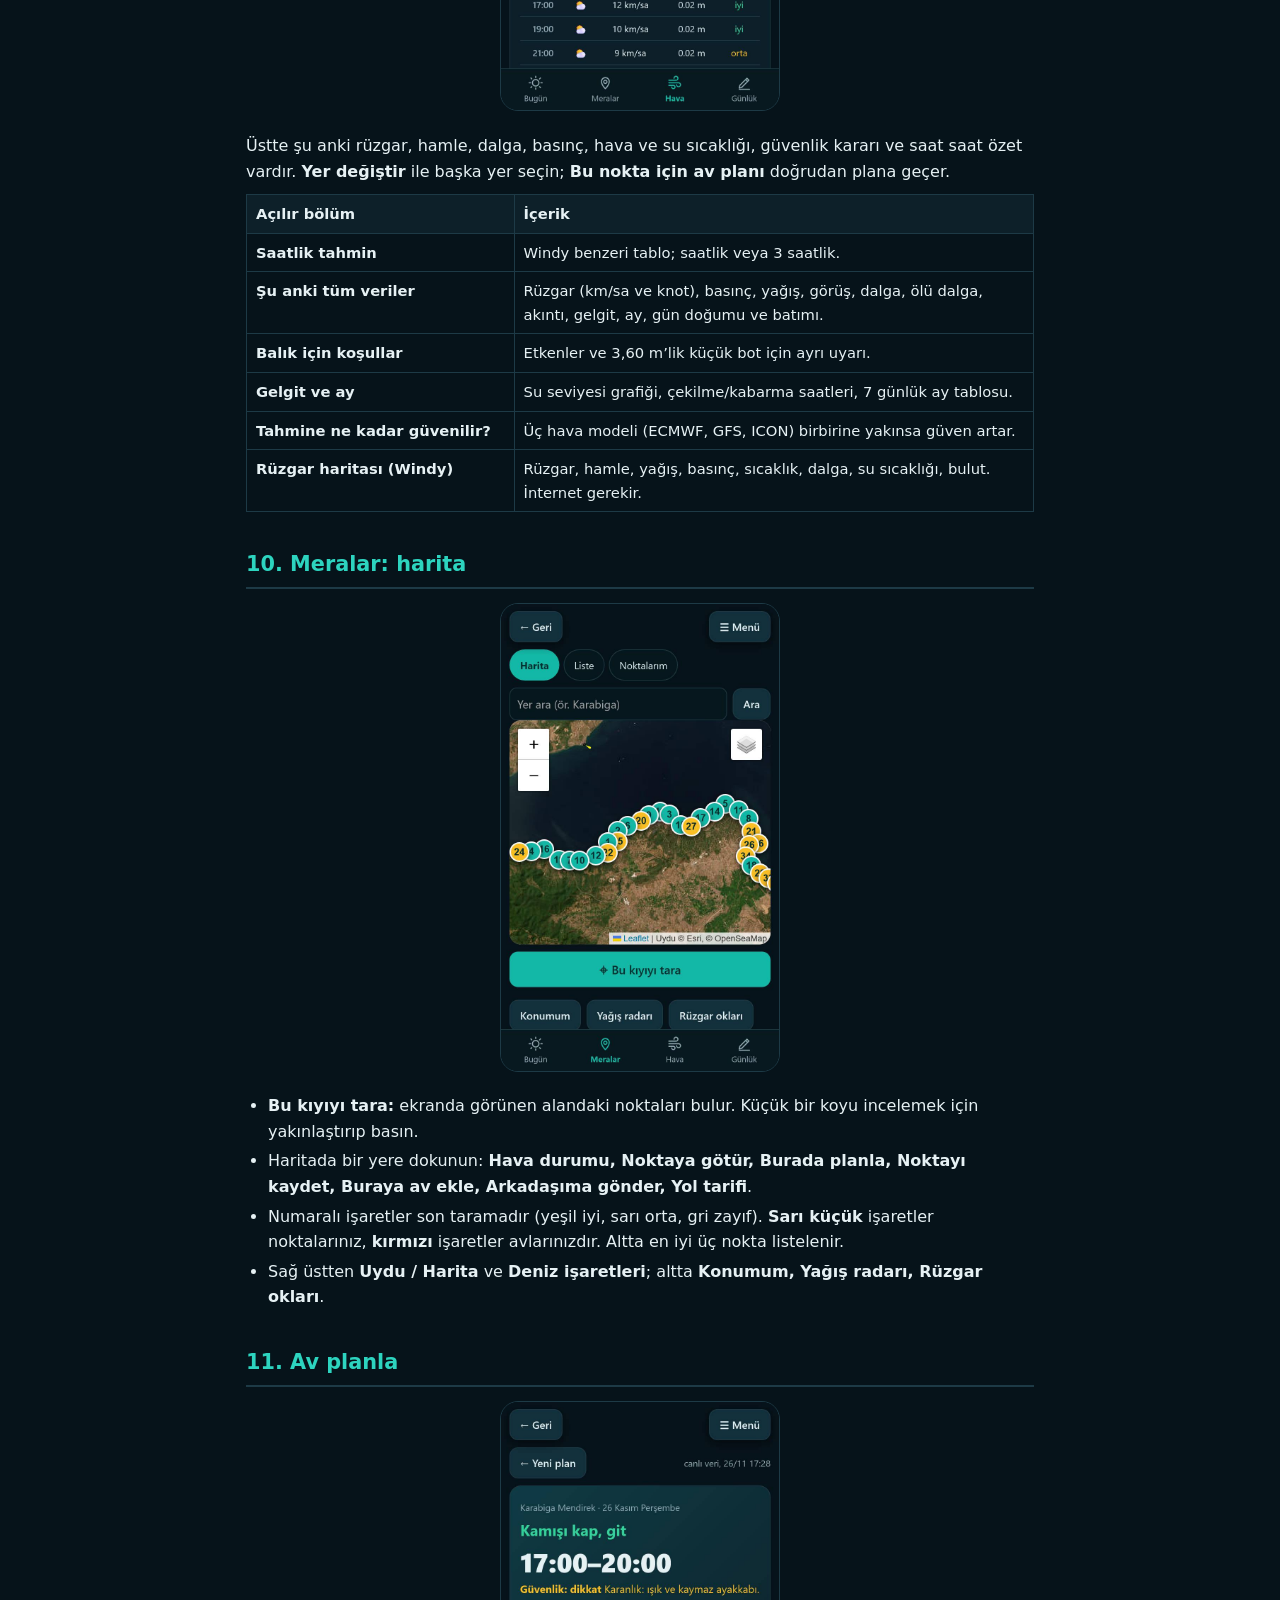
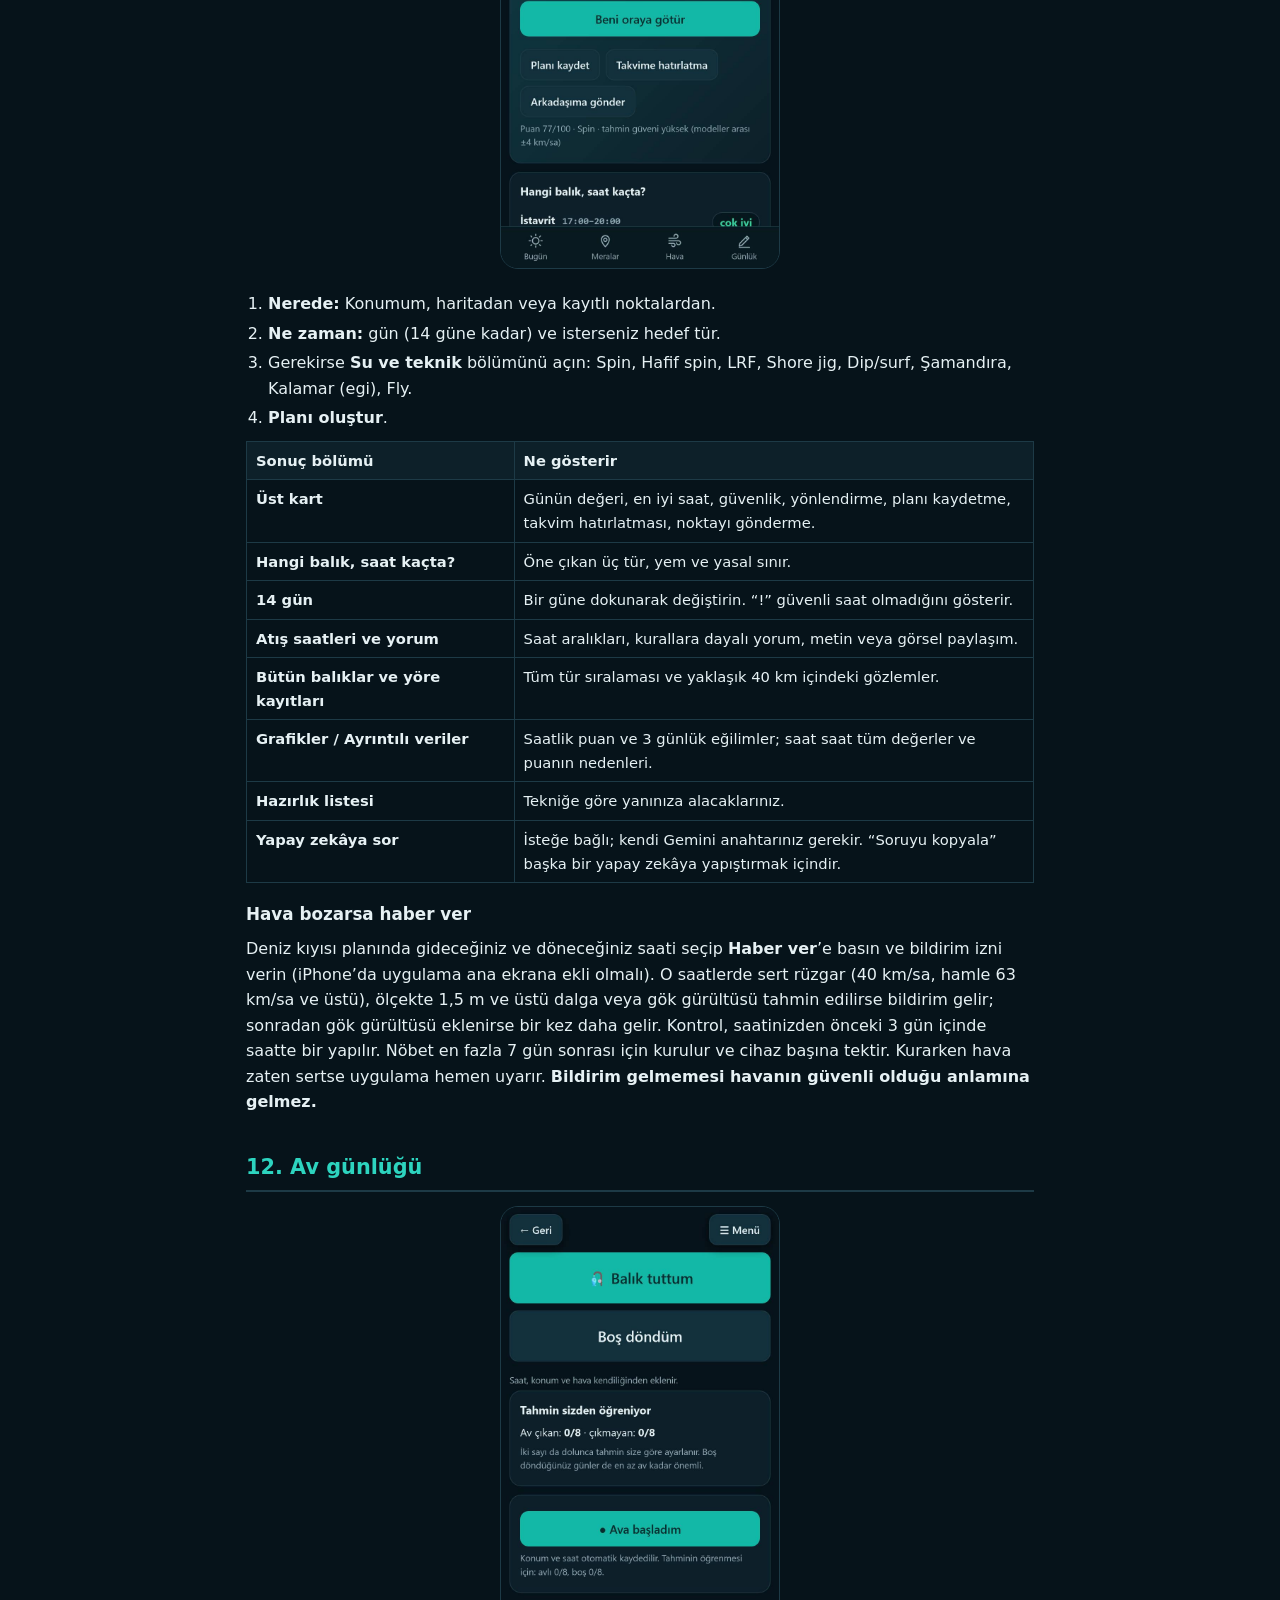
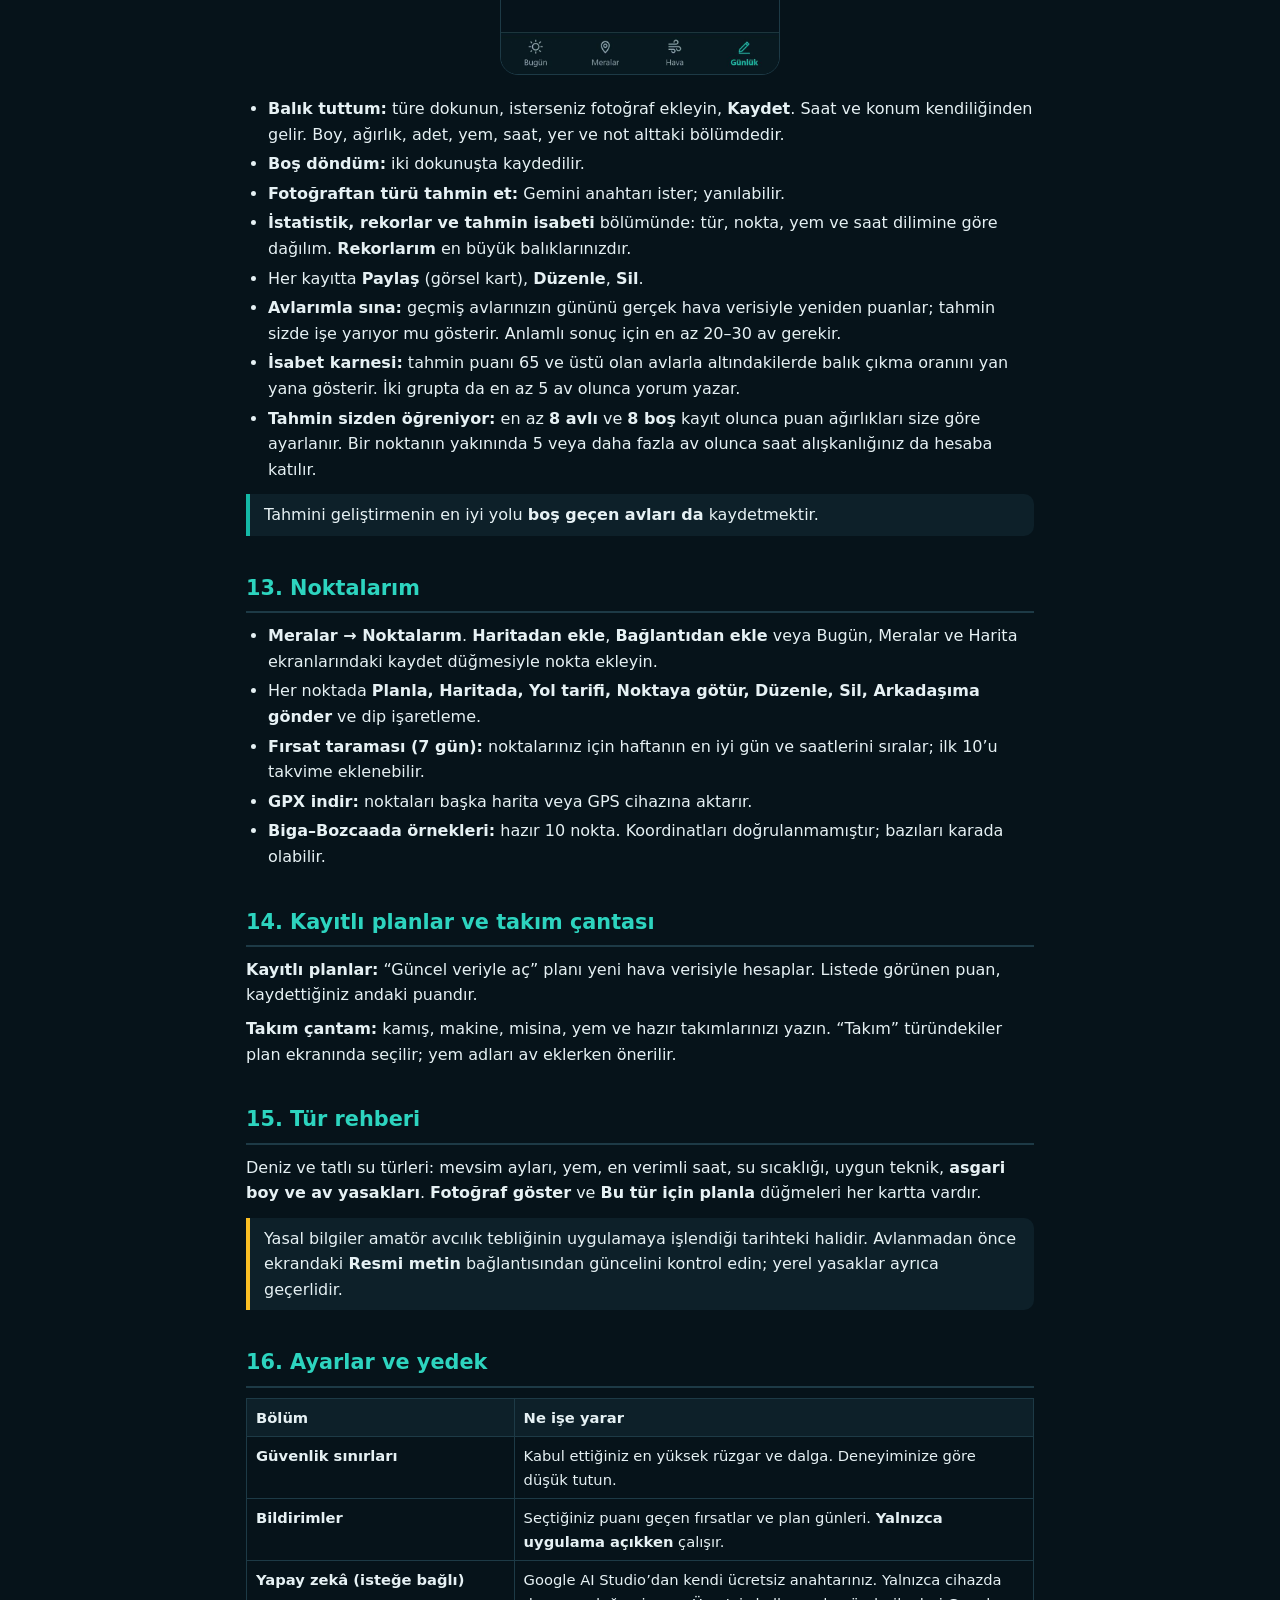
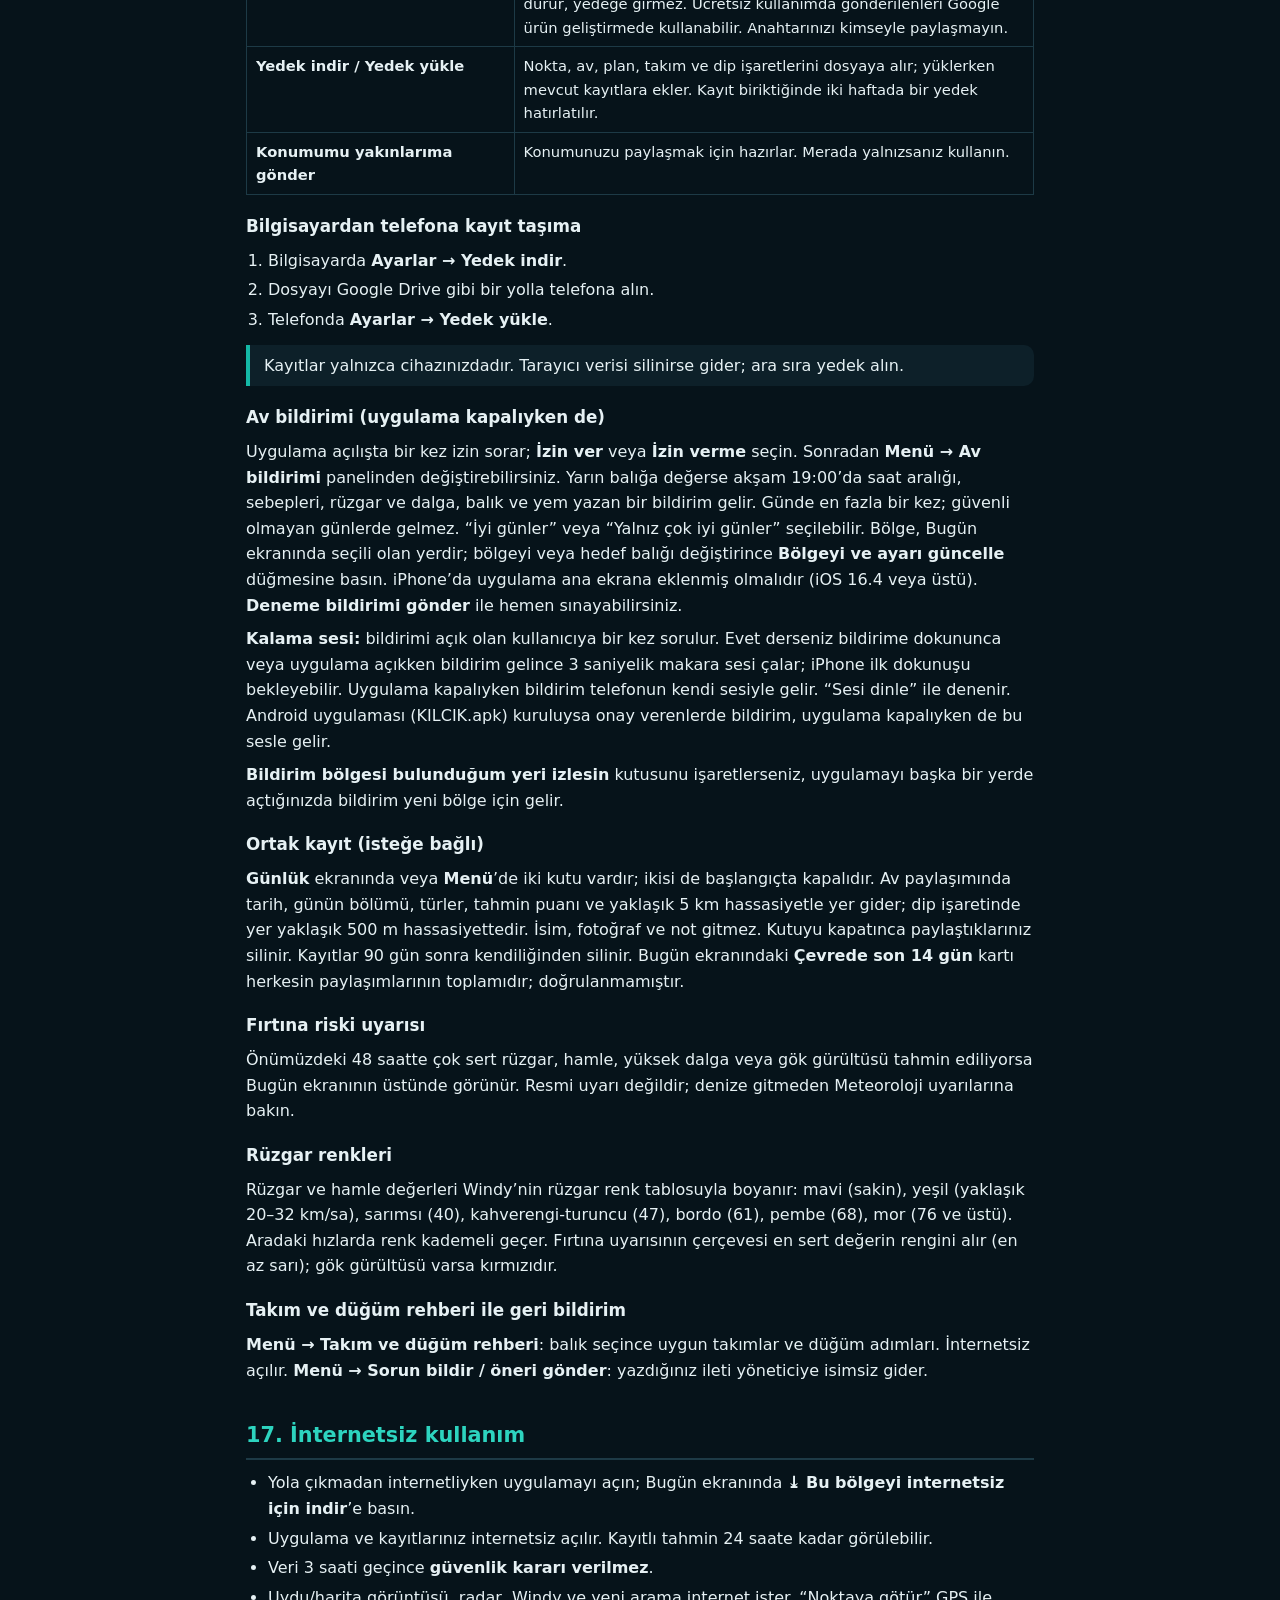
==== commit 53ec8700: "Yayin guncellemesi" ====
--- a/kilavuz.html
+++ b/kilavuz.html
@@ -83,6 +83,9 @@
 <p>Güncellemeden sonraki ilk açılışta <b>“Uygulama güncellendi”</b> notu bir kez çıkar; <b>Menü → Yenilikler</b> ile yeniden okuyabilirsiniz.</p>
 <p>Yeni sürüm kendiliğinden gelir. Eski ekran görünürse uygulamayı tamamen kapatıp yeniden açın (gerekirse iki kez).</p>
 
+<h3>QR ile arkadaşına kur</h3>
+<p>☰ Menü → <b>QR ile kur</b> → <b>QR kodunu göster</b>. Karşıdaki kişi telefon kamerasını kareye tutup çıkan bağlantıya dokunur; açılan sayfa telefonuna göre kurulum adımlarını gösterir. <b>Bağlantıyı gönder</b> ile adresi mesajla da yollayabilirsiniz.</p>
+
 <h2 id="hizli">2. Hızlı başlangıç</h2>
 <ol>
 <li><b>Bugün</b> ekranına bakın: gidilir mi, nereye, saat kaçta, hangi balık ve yem.</li>
@@ -141,6 +144,11 @@
 
 <h3>Yakınıma dönüş saatimi gönder</h3>
 <p><b>Ava başladım</b> düğmesinin yanındaki bu bölümü açın, dönüş saatinizi seçip <b>Konumumla gönder</b>’e basın. Telefonun paylaşma ekranı açılır; kişiyi siz seçip gönderirsiniz. Mesajda saat ve konumunuzun harita bağlantısı bulunur. “Konum hazır: şimdi gönder” yazarsa bir kez daha dokunun. <b>Uygulama mesajı kendiliğinden göndermez; dönmediğinizde kimseye haber vermez.</b></p>
+
+<h3>Dönmezsem haber ver</h3>
+<p><b>Yakınınız (bir kez):</b> kendi telefonunda KILÇIK’ı açar (iPhone’da ana ekrana ekli), ☰ Menü → <b>Yakınım için uyarı al</b> → <b>Kod oluştur</b>, bildirime izin verir ve <b>Kodu gönder</b> ile kodu size yollar.</p>
+<p><b>Siz:</b> “Yakınıma dönüş saatimi gönder” bölümünde dönüş saatini, adınızı ve kodu yazıp <b>Dönmezsem haber ver</b>’e basın. Yakınınıza hemen “ava çıktı” bildirimi gider; gitmezse nöbet açılmaz. Dönünce <b>Döndüm</b>’e basın; gerekirse <b>1 saat uzat</b>. Dönüş saati geçince önce size hatırlatma gelir; 30–40 dakika içinde basmazsanız yakınınıza “Haber yok” bildirimi gider. Bildirimde ava çıkarkenki konumunuz, 112 ve Sahil Güvenlik 158 yazar; dokununca harita açılır. Sonradan “Döndüm”e basarsanız yakınınıza döndüğünüz bildirilir.</p>
+<p>Nöbeti kurarken ve “Döndüm” derken internet gerekir; internet yoksa “Döndüm” bağlantı gelince, uygulama açıkken gönderilir. Telefonunuz kapansa da uyarı gider. Bildirim gecikebilir veya ulaşmayabilir; uygulama tehlikede olup olmadığınızı bilemez, yalnız “Döndüm” denmediğini bilir. <b>Tek güvenceniz olmasın.</b></p>
 
 <h2 id="meralar">7. Meralar: liste</h2>
 <figure><img src="kilavuz/liste.jpg" alt="Bulunan mera listesi"><figcaption>Bulunan noktalar</figcaption></figure>
@@ -292,7 +300,7 @@
 <tr><td>Balık gözlemleri ve fotoğraflar</td><td>iNaturalist</td></tr>
 <tr><td>Harita görüntüsü, radar, katmanlar</td><td>Esri, OpenSeaMap, RainViewer, Windy</td></tr>
 <tr><td>Klorofil (yalnız bilgisayar)</td><td>NOAA uydu verisi</td></tr></table>
-<p>Av günlüğünüz ve noktalarınız cihazınızda saklanır; kayıtlarınız, siz ortak kayıt kutularını açmadıkça hiçbir sunucuya gönderilmez. Çevredeki ortak özeti göstermek için bölgenizin yaklaşık konumu sunucuya sorulur. Yalnızca <b>av bildirimini açarsanız</b> bildirim sunucusu telefonunuzun bildirim adresini, seçili bölgenin adını ve yaklaşık konumunu, hedef balığı, tekniği ve eşiği saklar; <b>Kapat</b> düğmesi bu kaydı siler. <b>Fırtına nöbeti</b> kurarsanız bildirim adresiniz, yer adı, yaklaşık konum (1 km) ve seçtiğiniz saatler saklanır; saat geçince veya “Nöbeti kapat” ile silinir. Dönüş saati mesajı sunucuya gitmez. Konum izni verdiyseniz konumunuz her açılışta okunur. Bir yerin verisi istenirken o yerin veya çevrenizin <b>koordinatı</b> ilgili servise gider. Yapay zekâyı kullanırsanız sorunuz, plan verisi, koordinat veya seçtiğiniz fotoğraf Google’a gönderilir.</p>
+<p>Av günlüğünüz ve noktalarınız cihazınızda saklanır; kayıtlarınız, siz ortak kayıt kutularını açmadıkça hiçbir sunucuya gönderilmez. Çevredeki ortak özeti göstermek için bölgenizin yaklaşık konumu sunucuya sorulur. Yalnızca <b>av bildirimini açarsanız</b> bildirim sunucusu telefonunuzun bildirim adresini, seçili bölgenin adını ve yaklaşık konumunu, hedef balığı, tekniği ve eşiği saklar; <b>Kapat</b> düğmesi bu kaydı siler. <b>Fırtına nöbeti</b> kurarsanız bildirim adresiniz, yer adı, yaklaşık konum (1 km) ve seçtiğiniz saatler saklanır; saat geçince veya “Nöbeti kapat” ile silinir. Paylaşma ekranıyla gönderdiğiniz dönüş mesajı sunucuya gitmez. <b>Dönmezsem haber ver</b> açarsanız yazdığınız ad, ava çıkarkenki konumunuz, dönüş saati ve varsa bildirim adresiniz saklanır; “Döndüm” deyince hemen, demezseniz dönüş saatinden bir gün sonra silinir. <b>Yakınım için uyarı al</b> açan kişinin bildirim adresi, bırakana kadar (uygulama açılmazsa en fazla bir yıl) saklanır. Konum izni verdiyseniz konumunuz her açılışta okunur. Bir yerin verisi istenirken o yerin veya çevrenizin <b>koordinatı</b> ilgili servise gider. Yapay zekâyı kullanırsanız sorunuz, plan verisi, koordinat veya seçtiğiniz fotoğraf Google’a gönderilir.</p>
 
 <h2 id="sorun">19. Sorun giderme</h2>
 <table><tr><th>Sorun</th><th>Çözüm</th></tr>
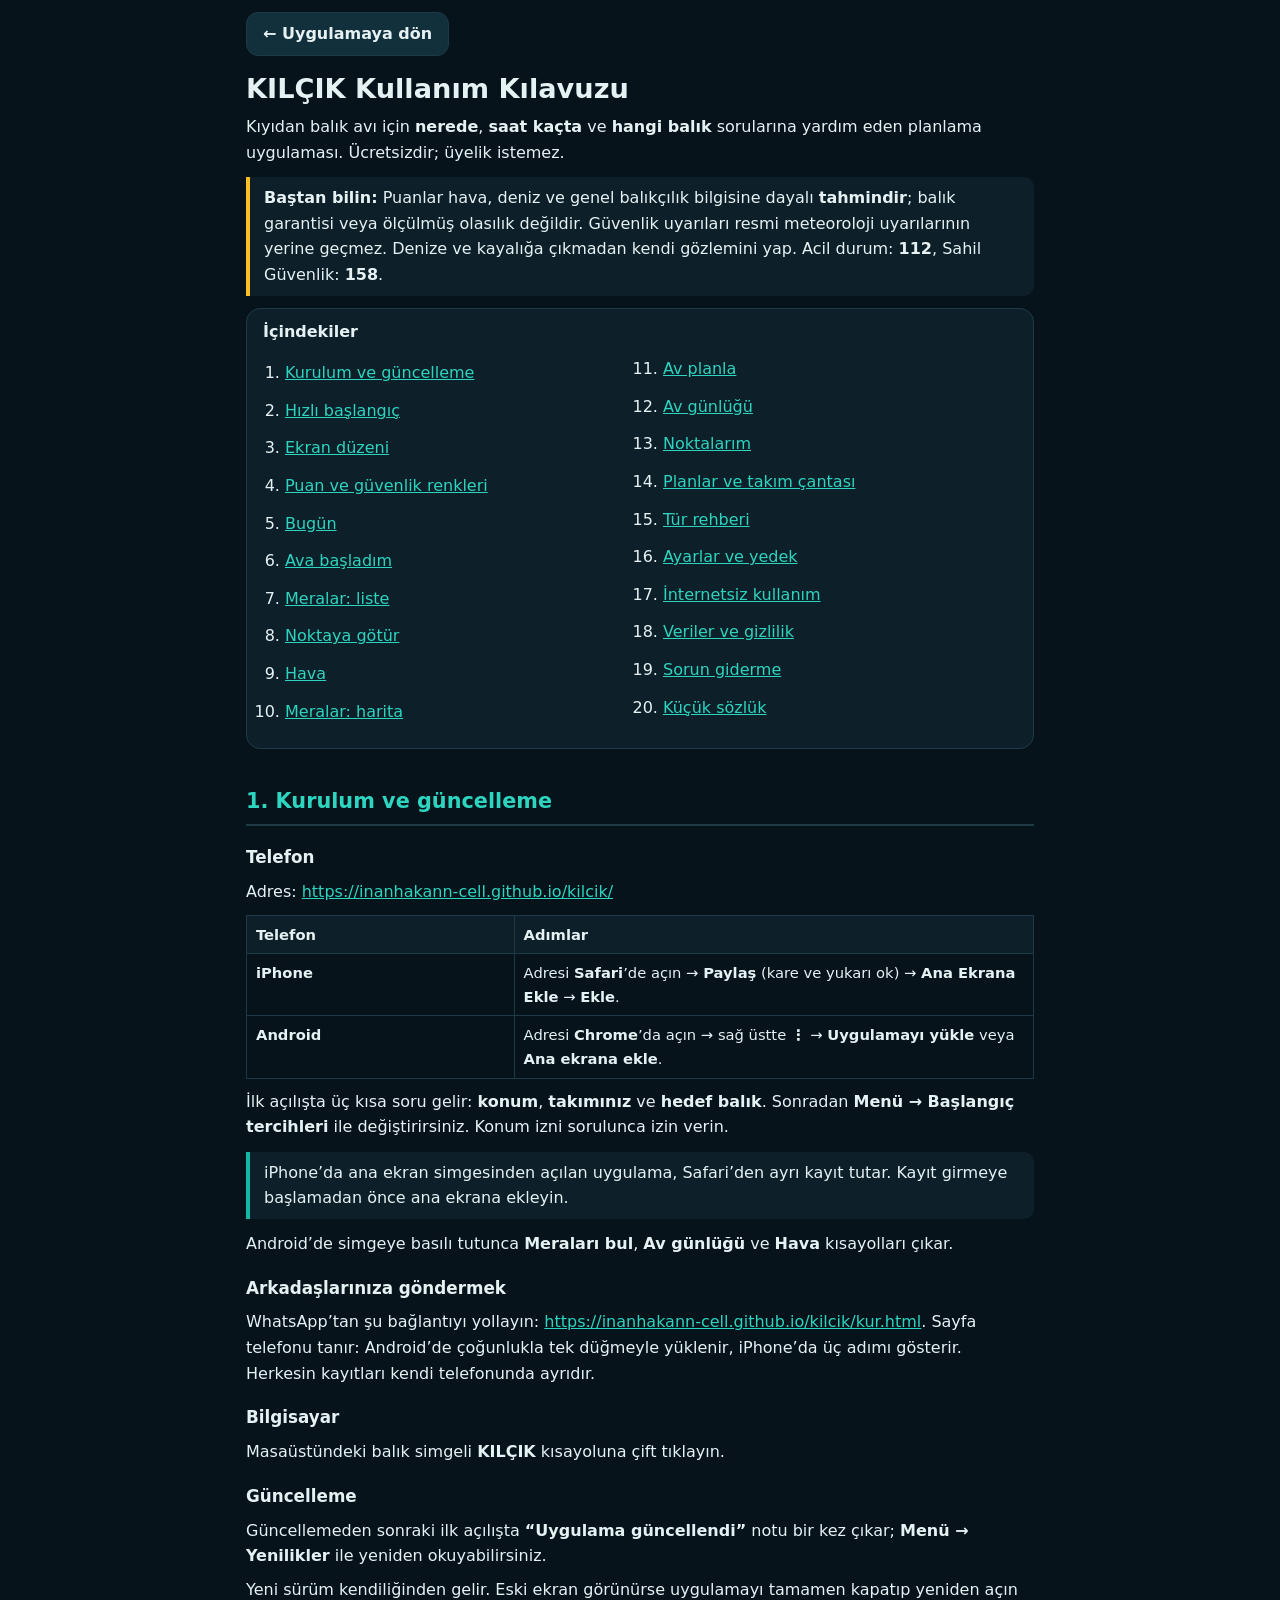
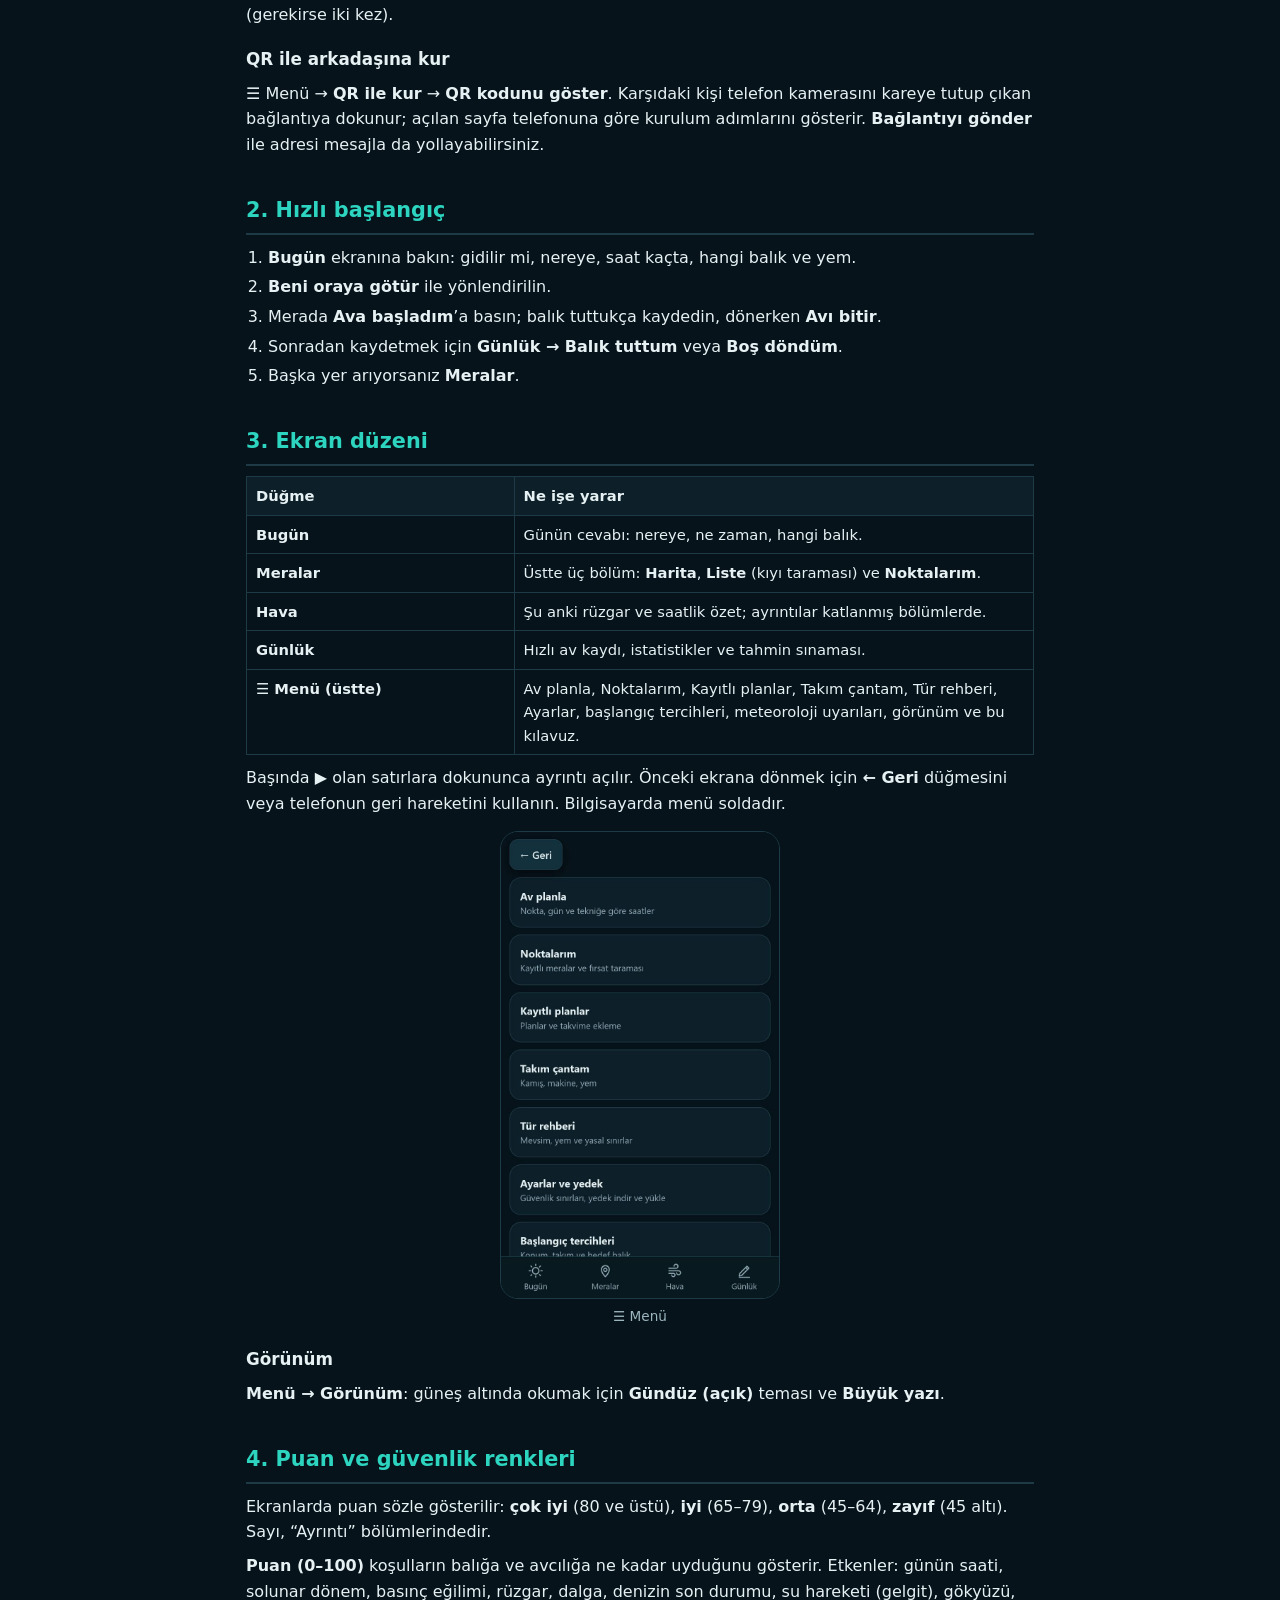
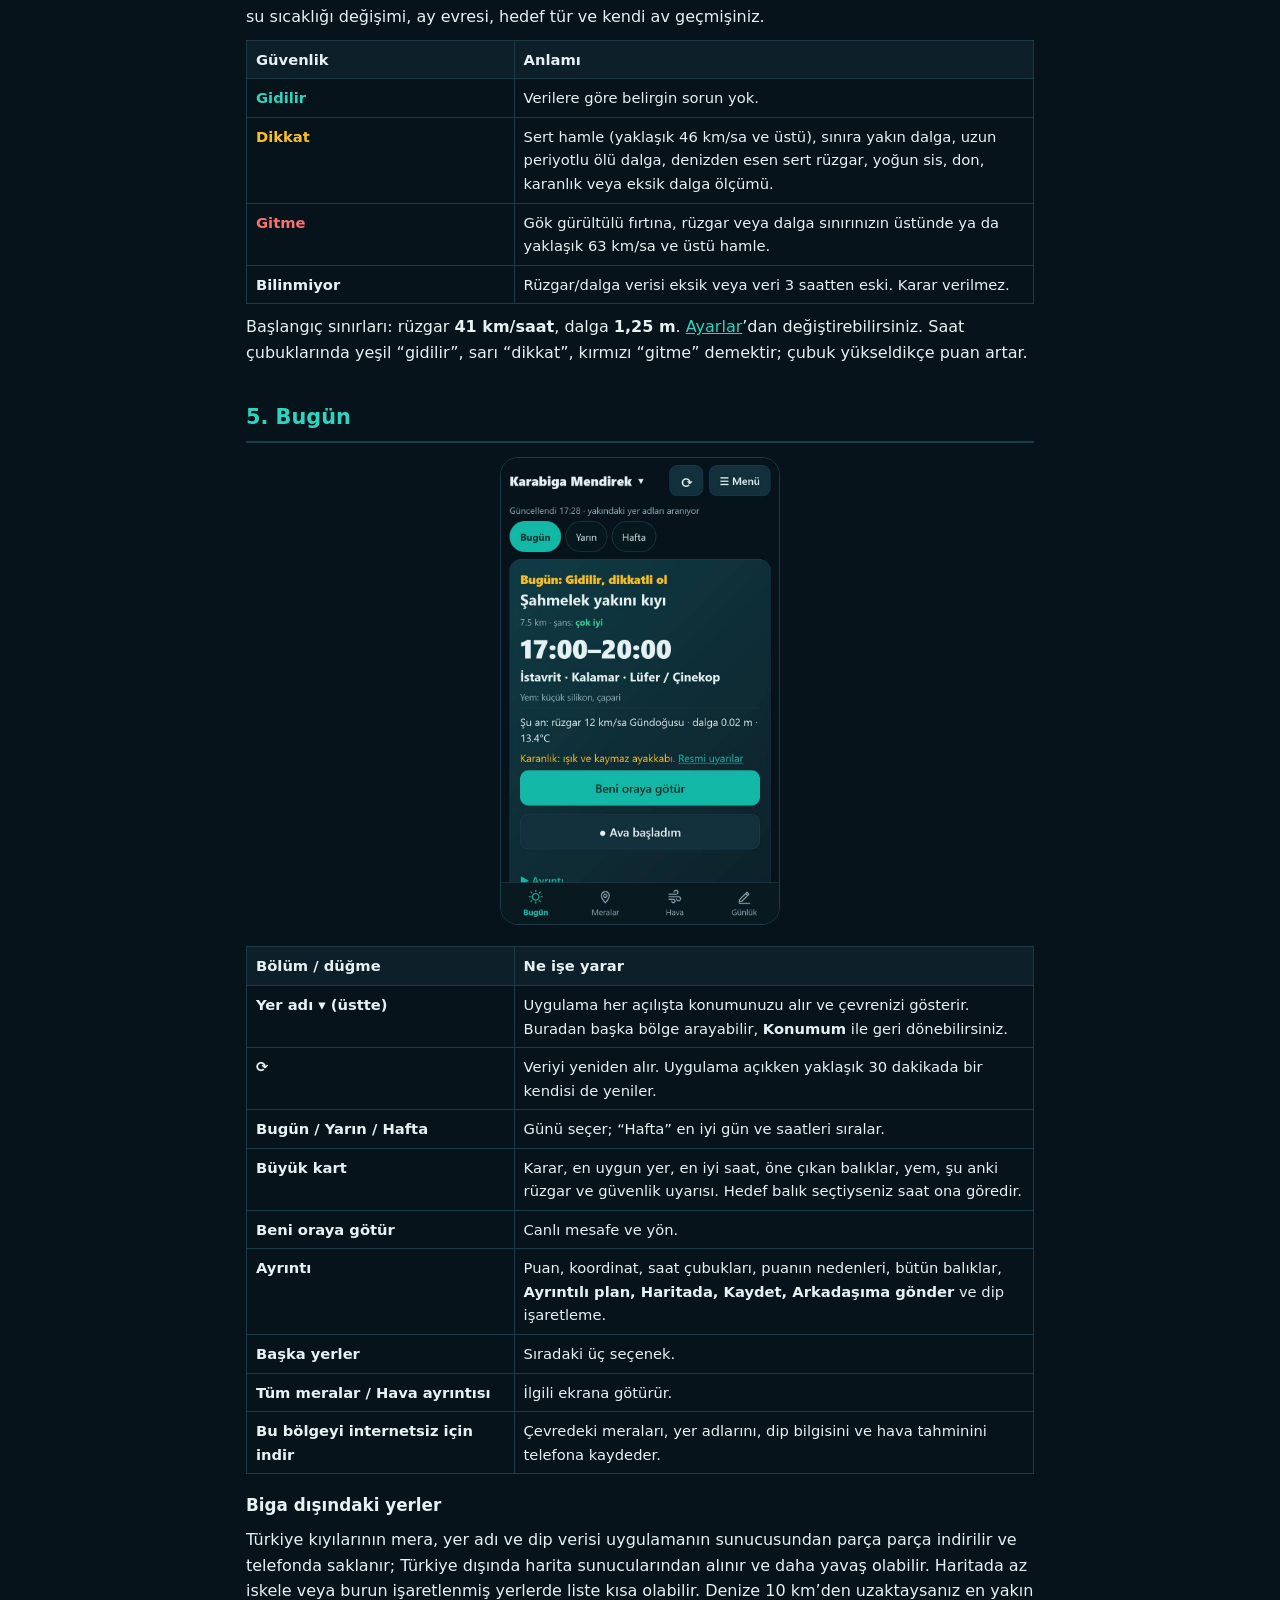
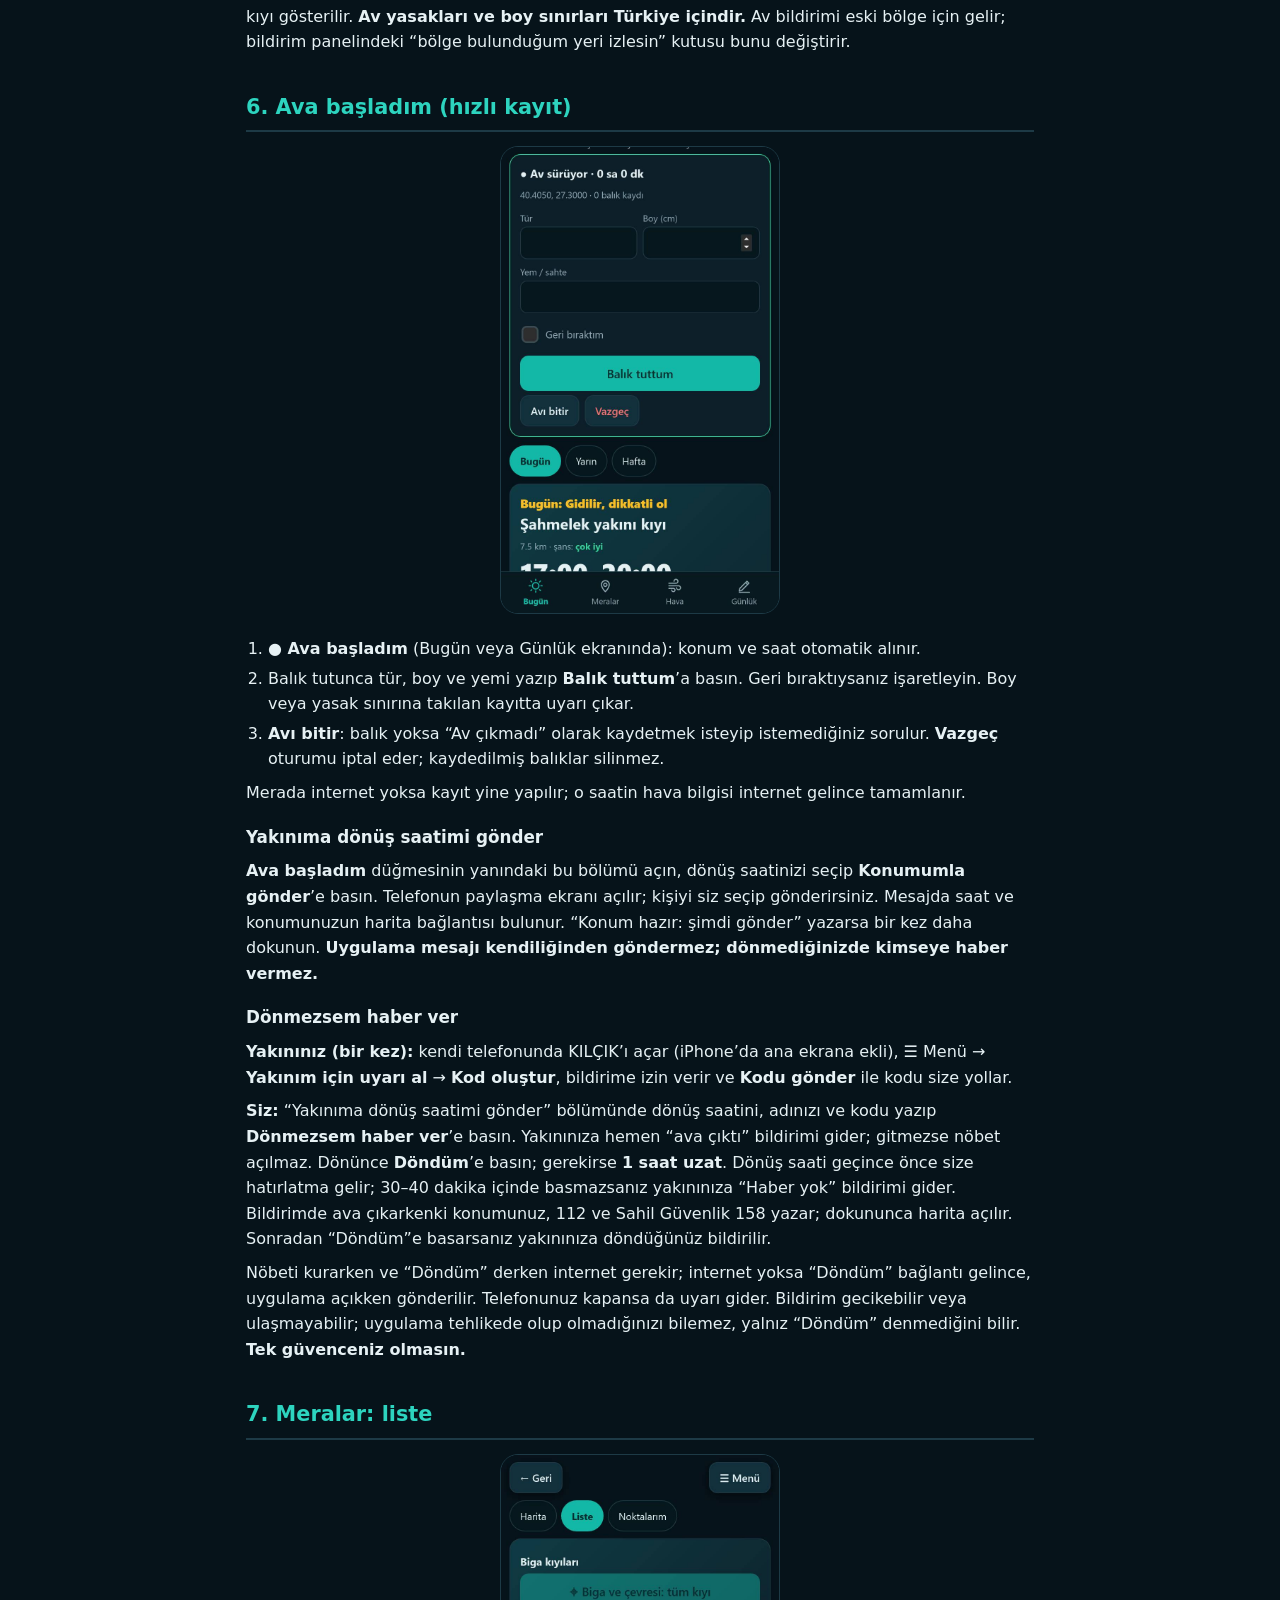
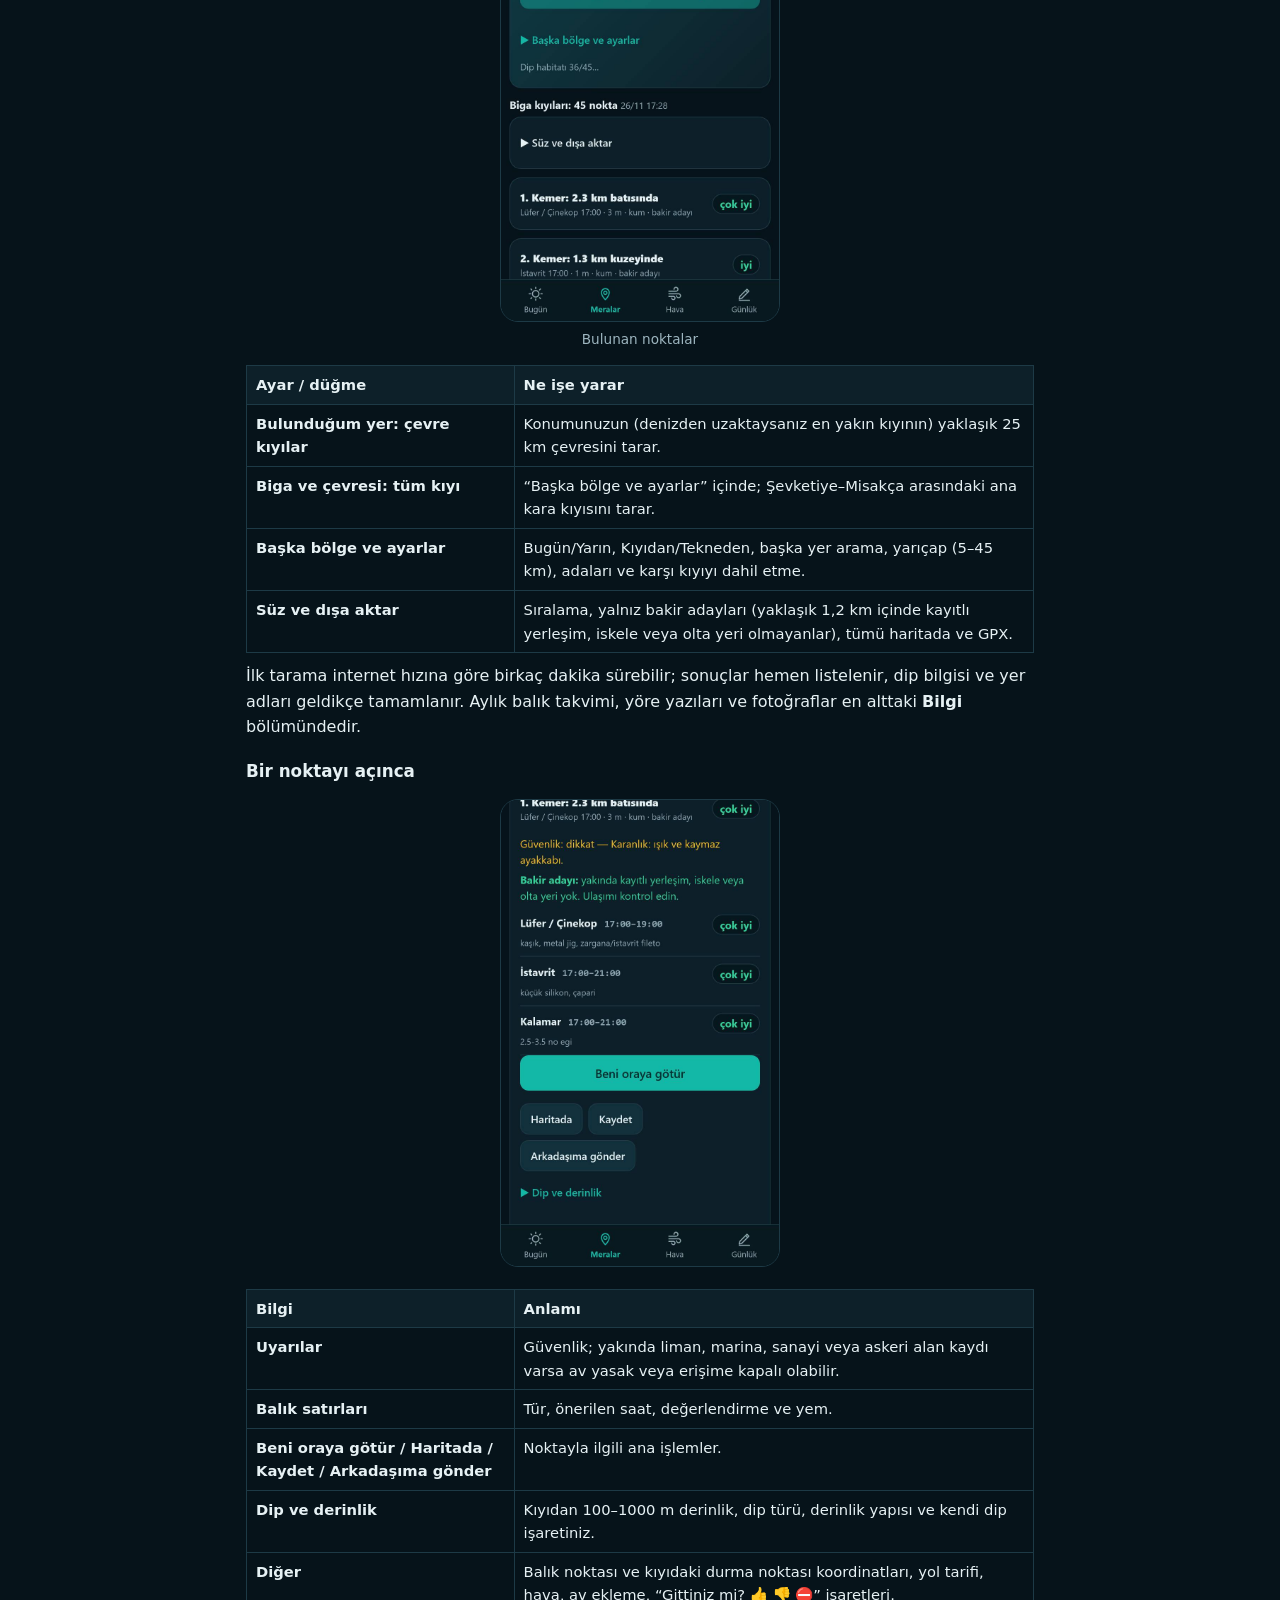
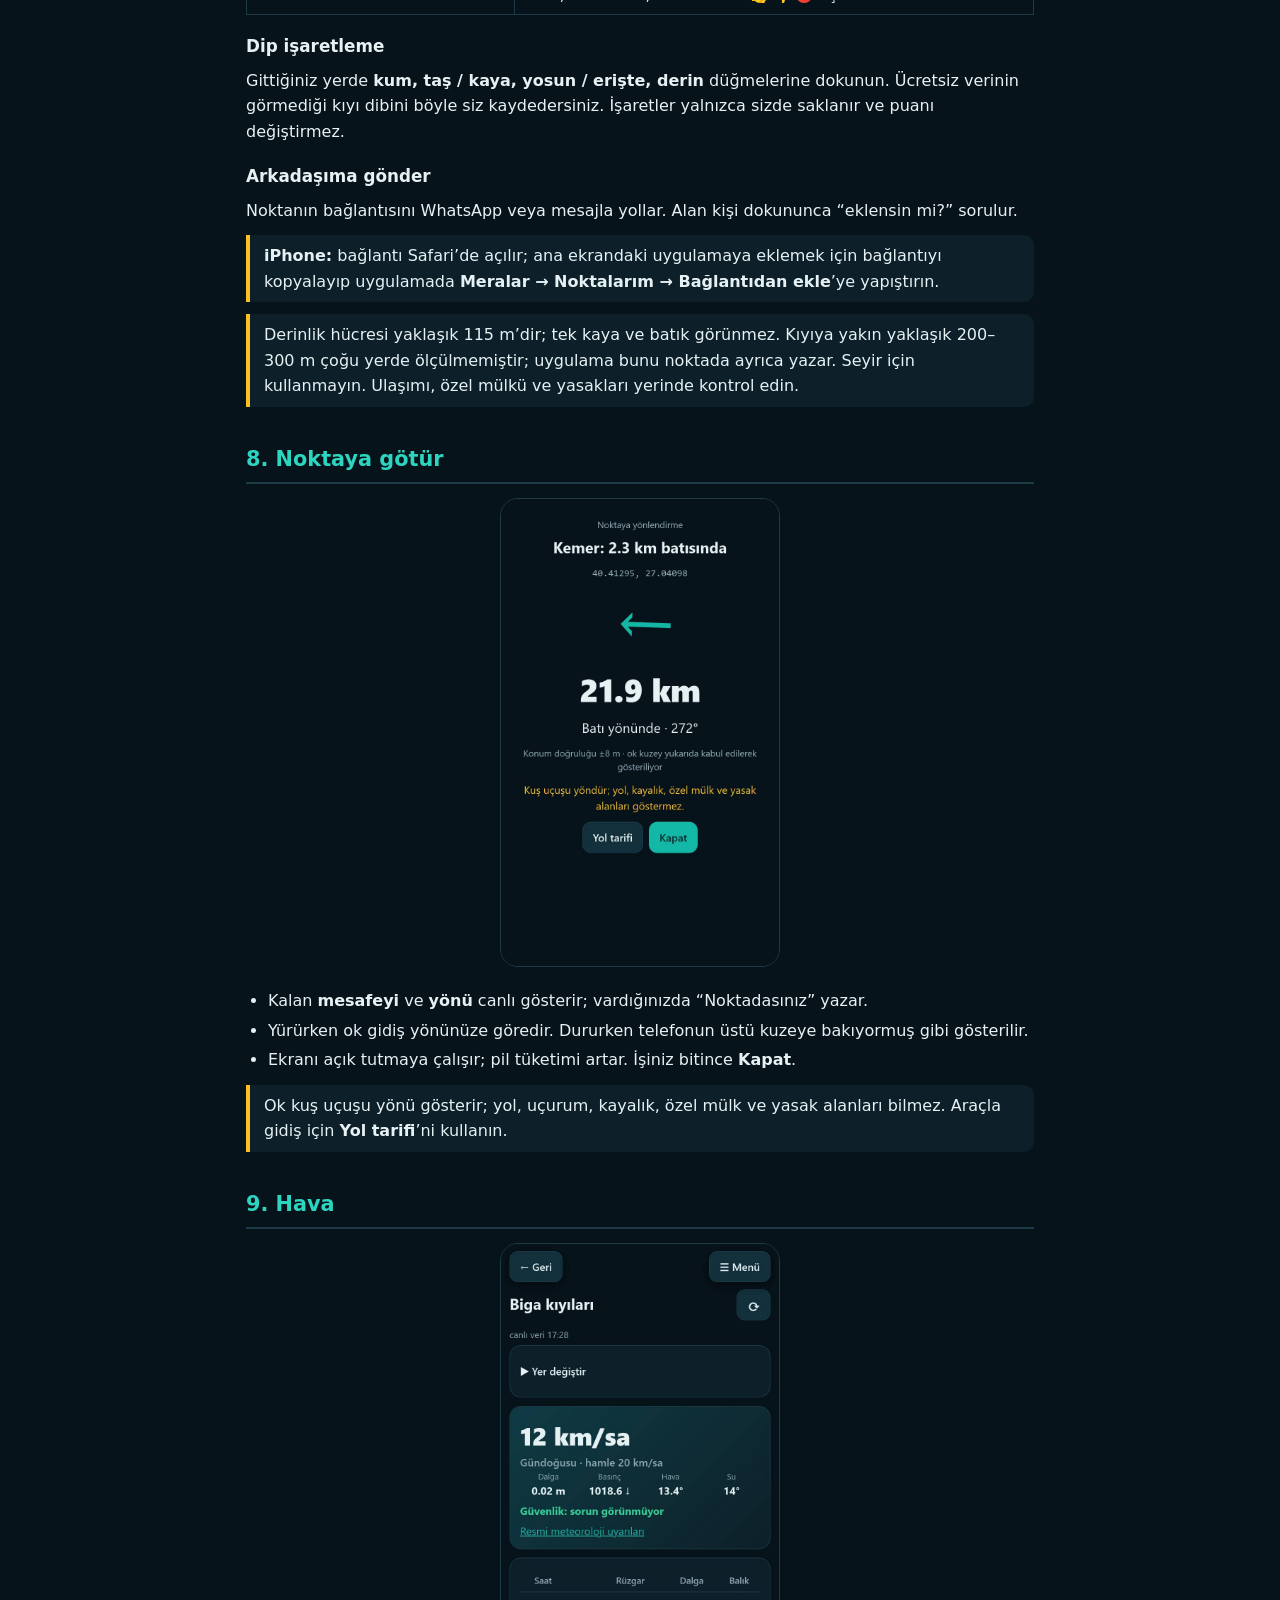
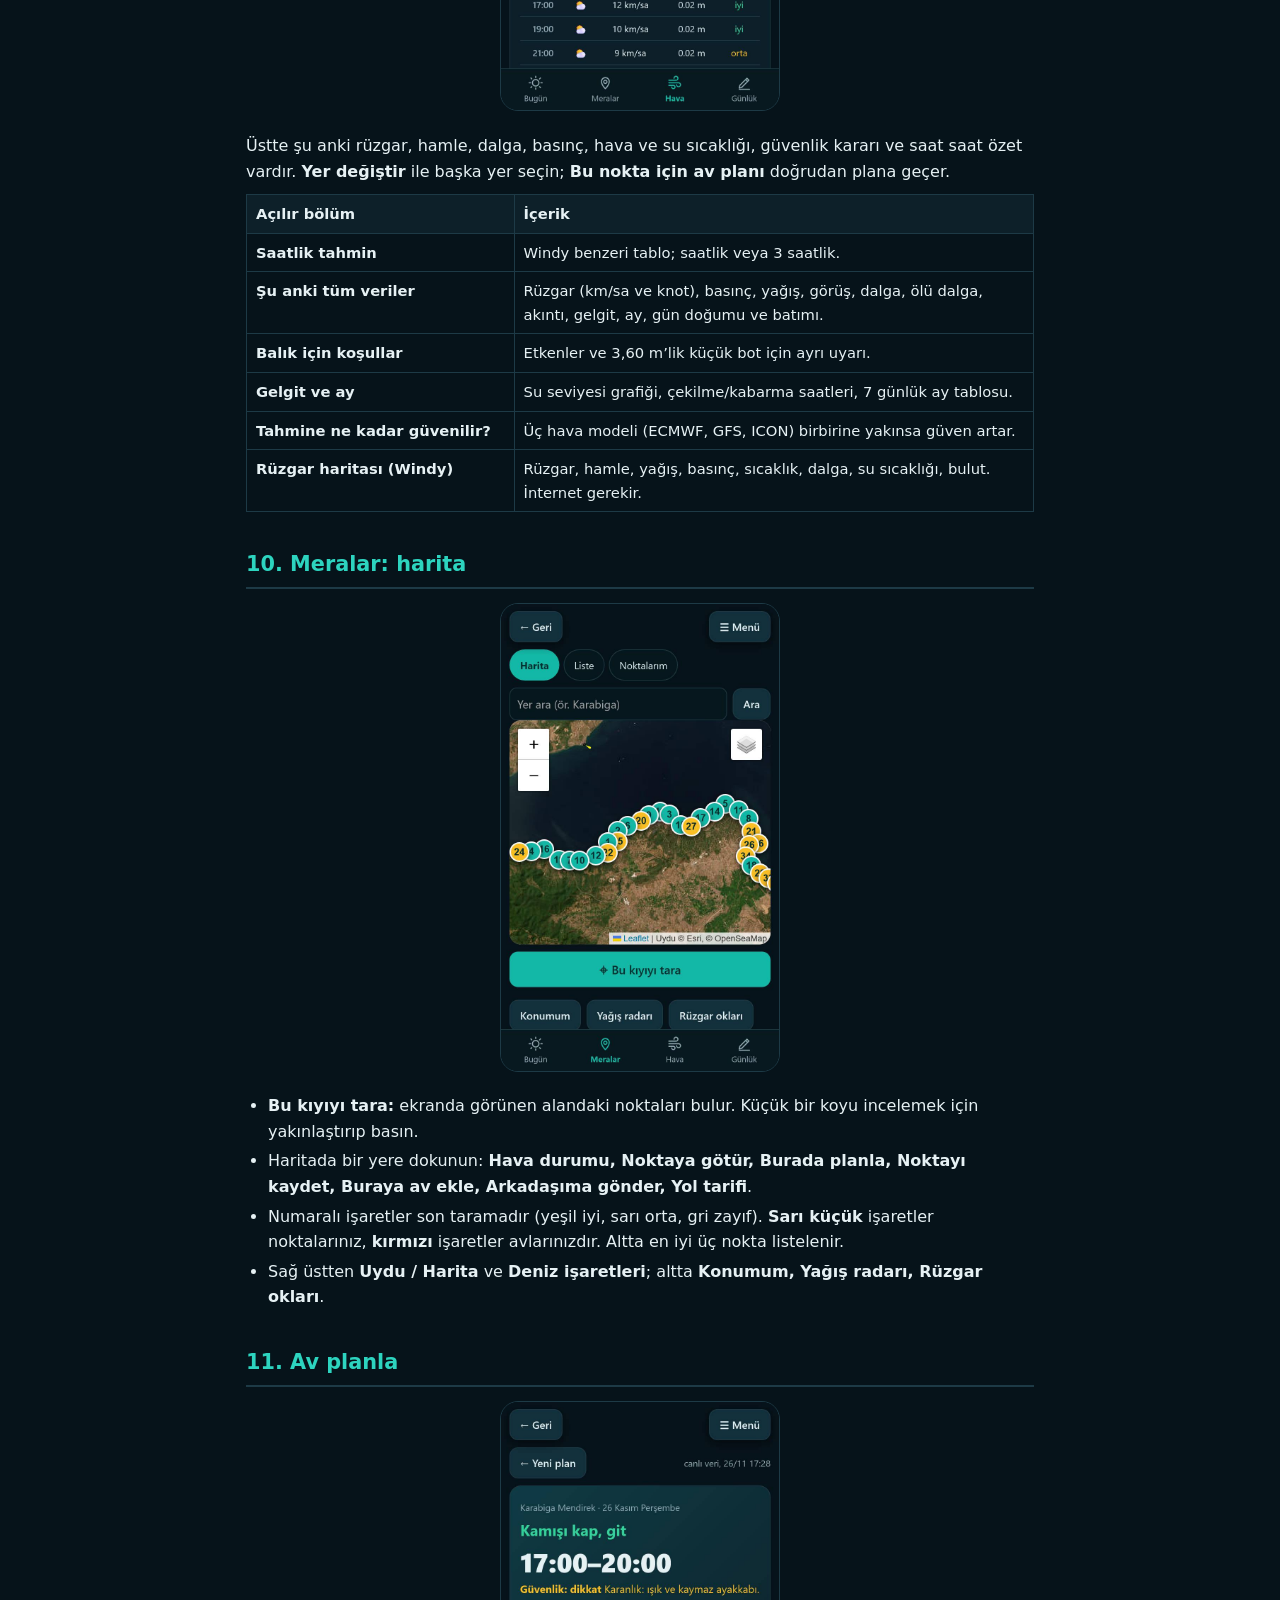
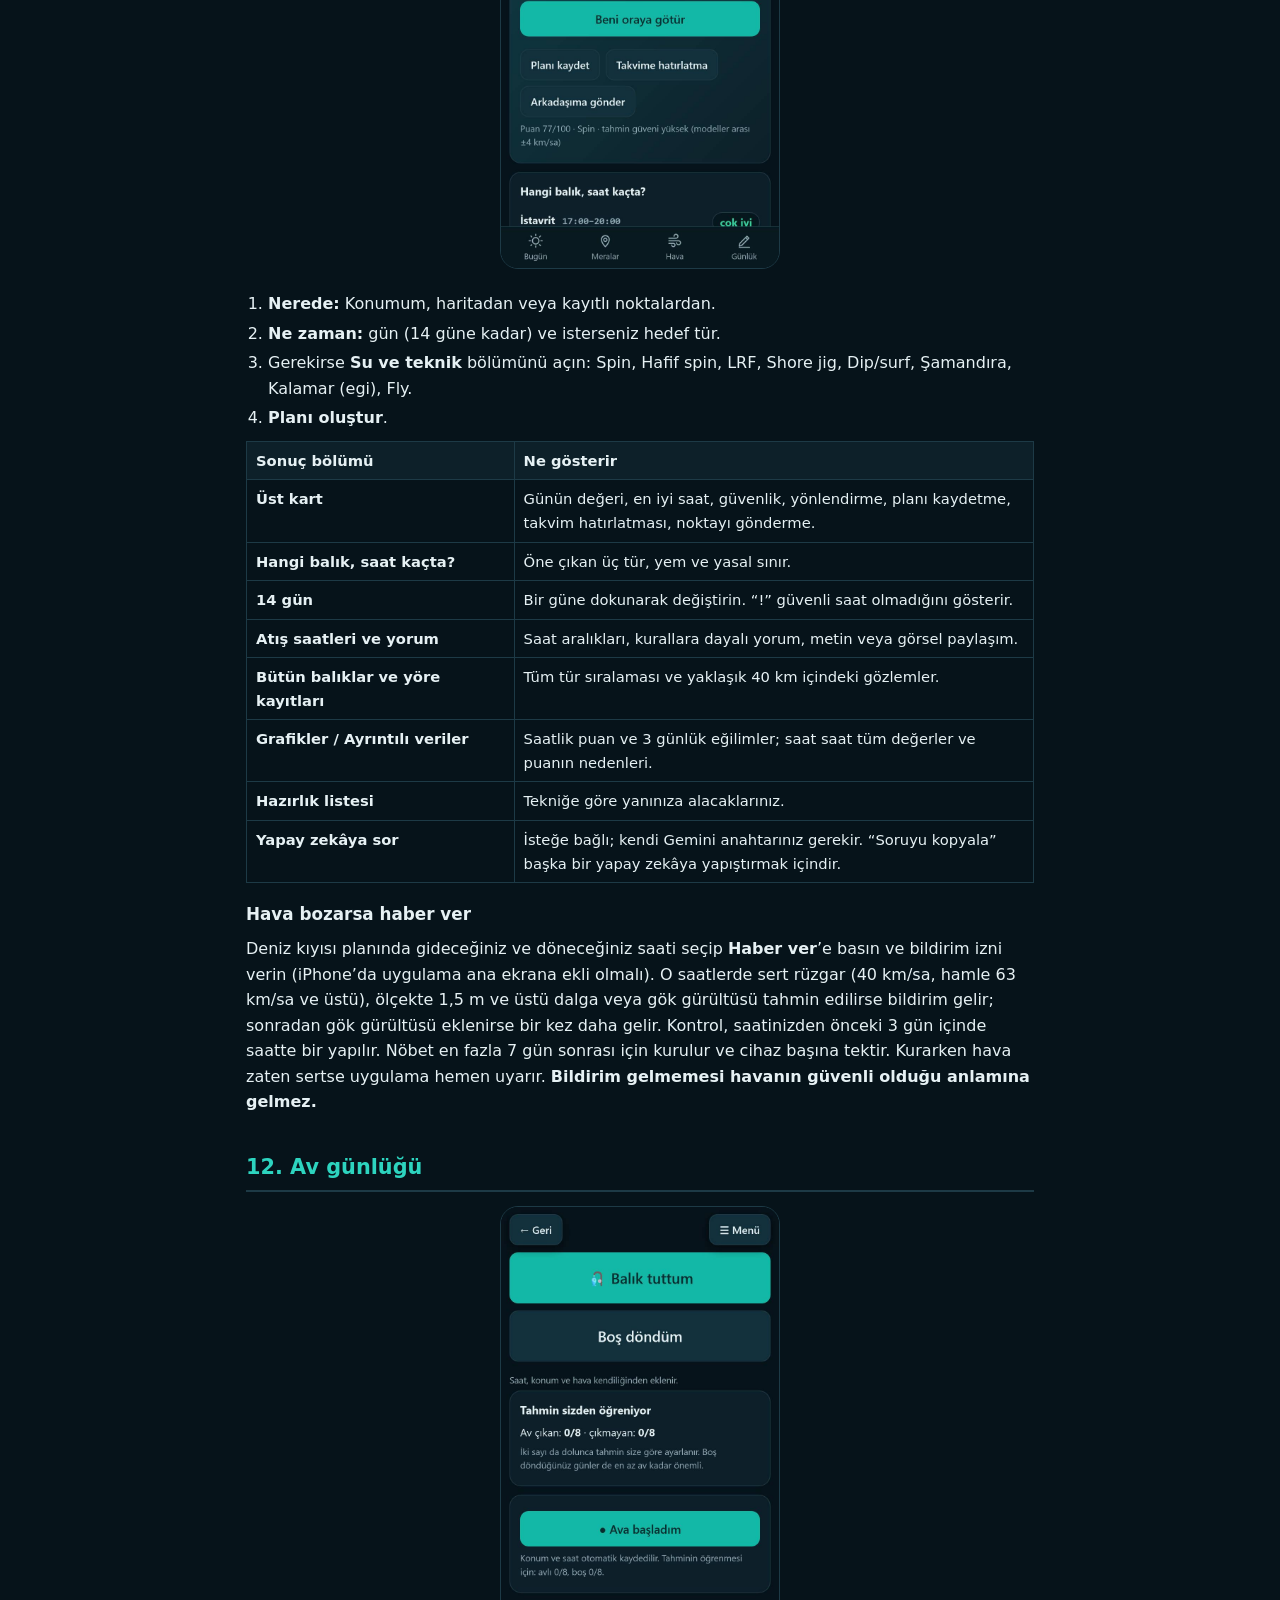
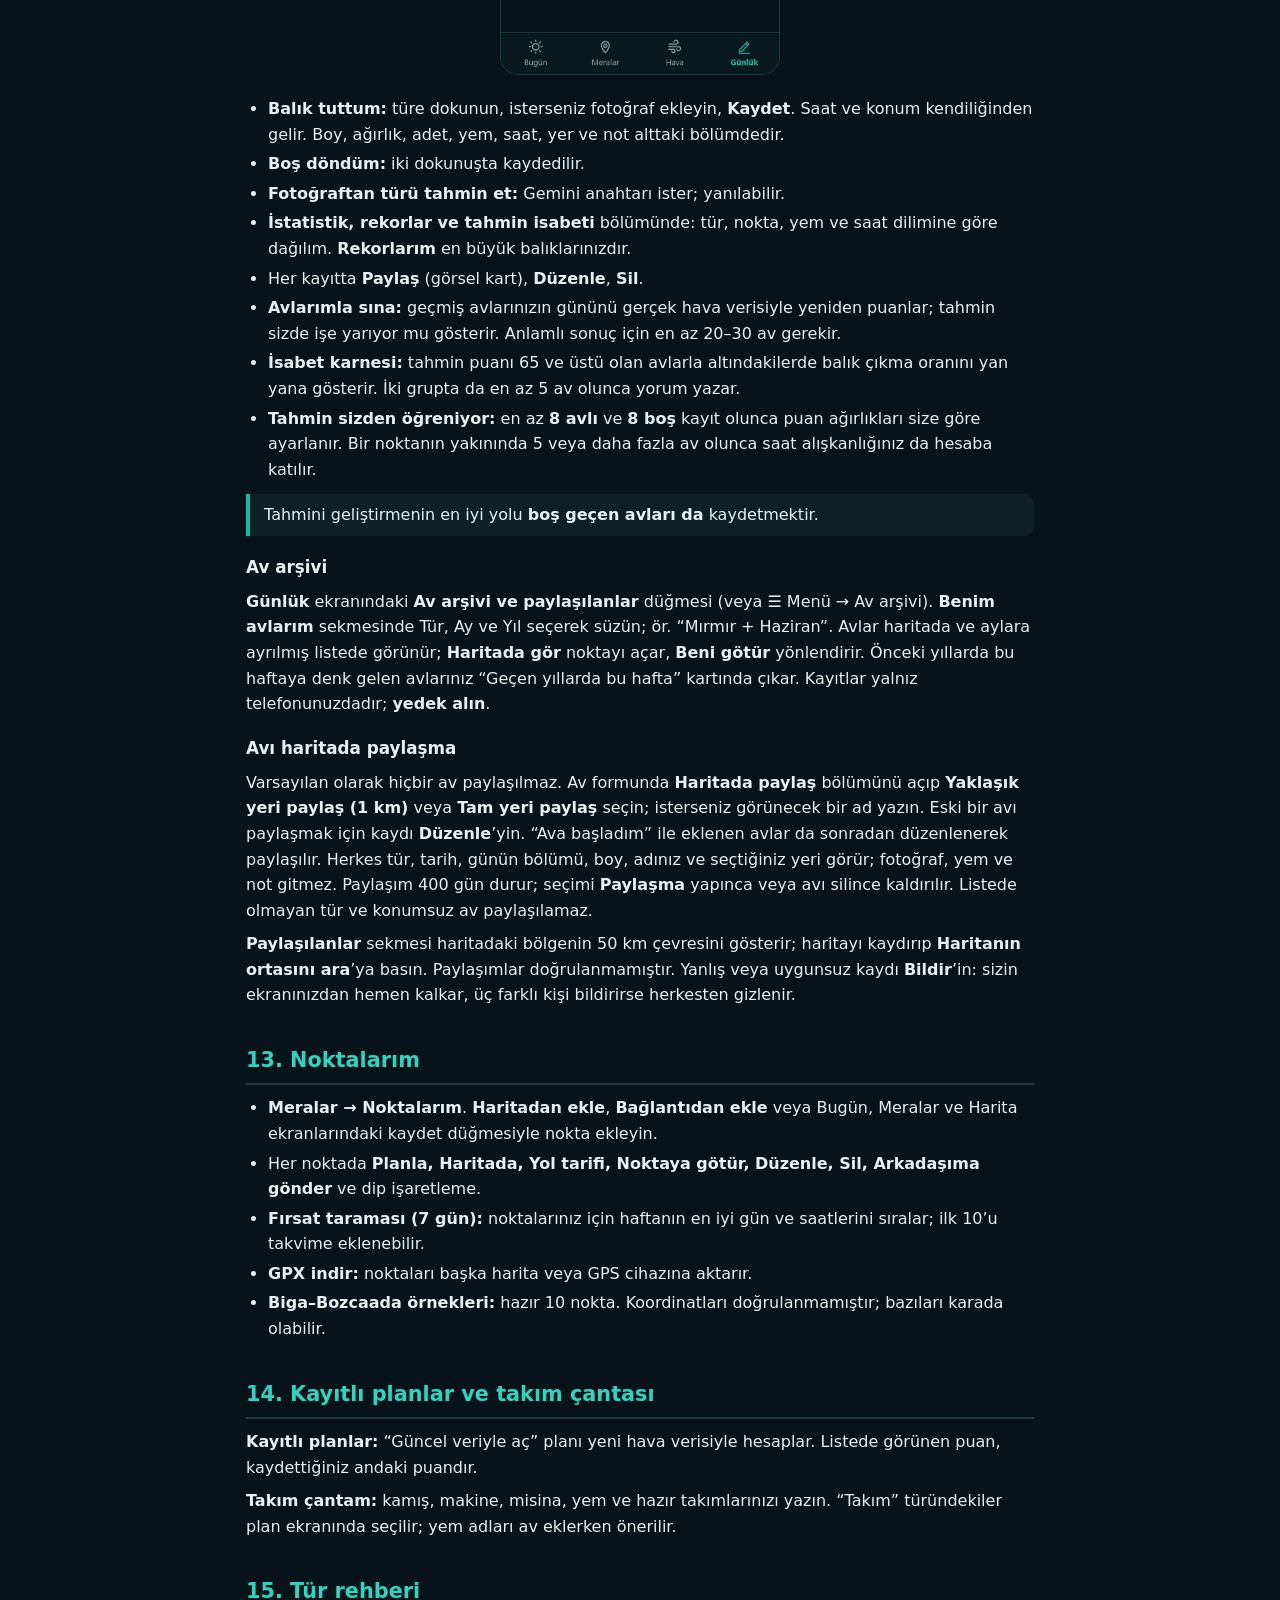
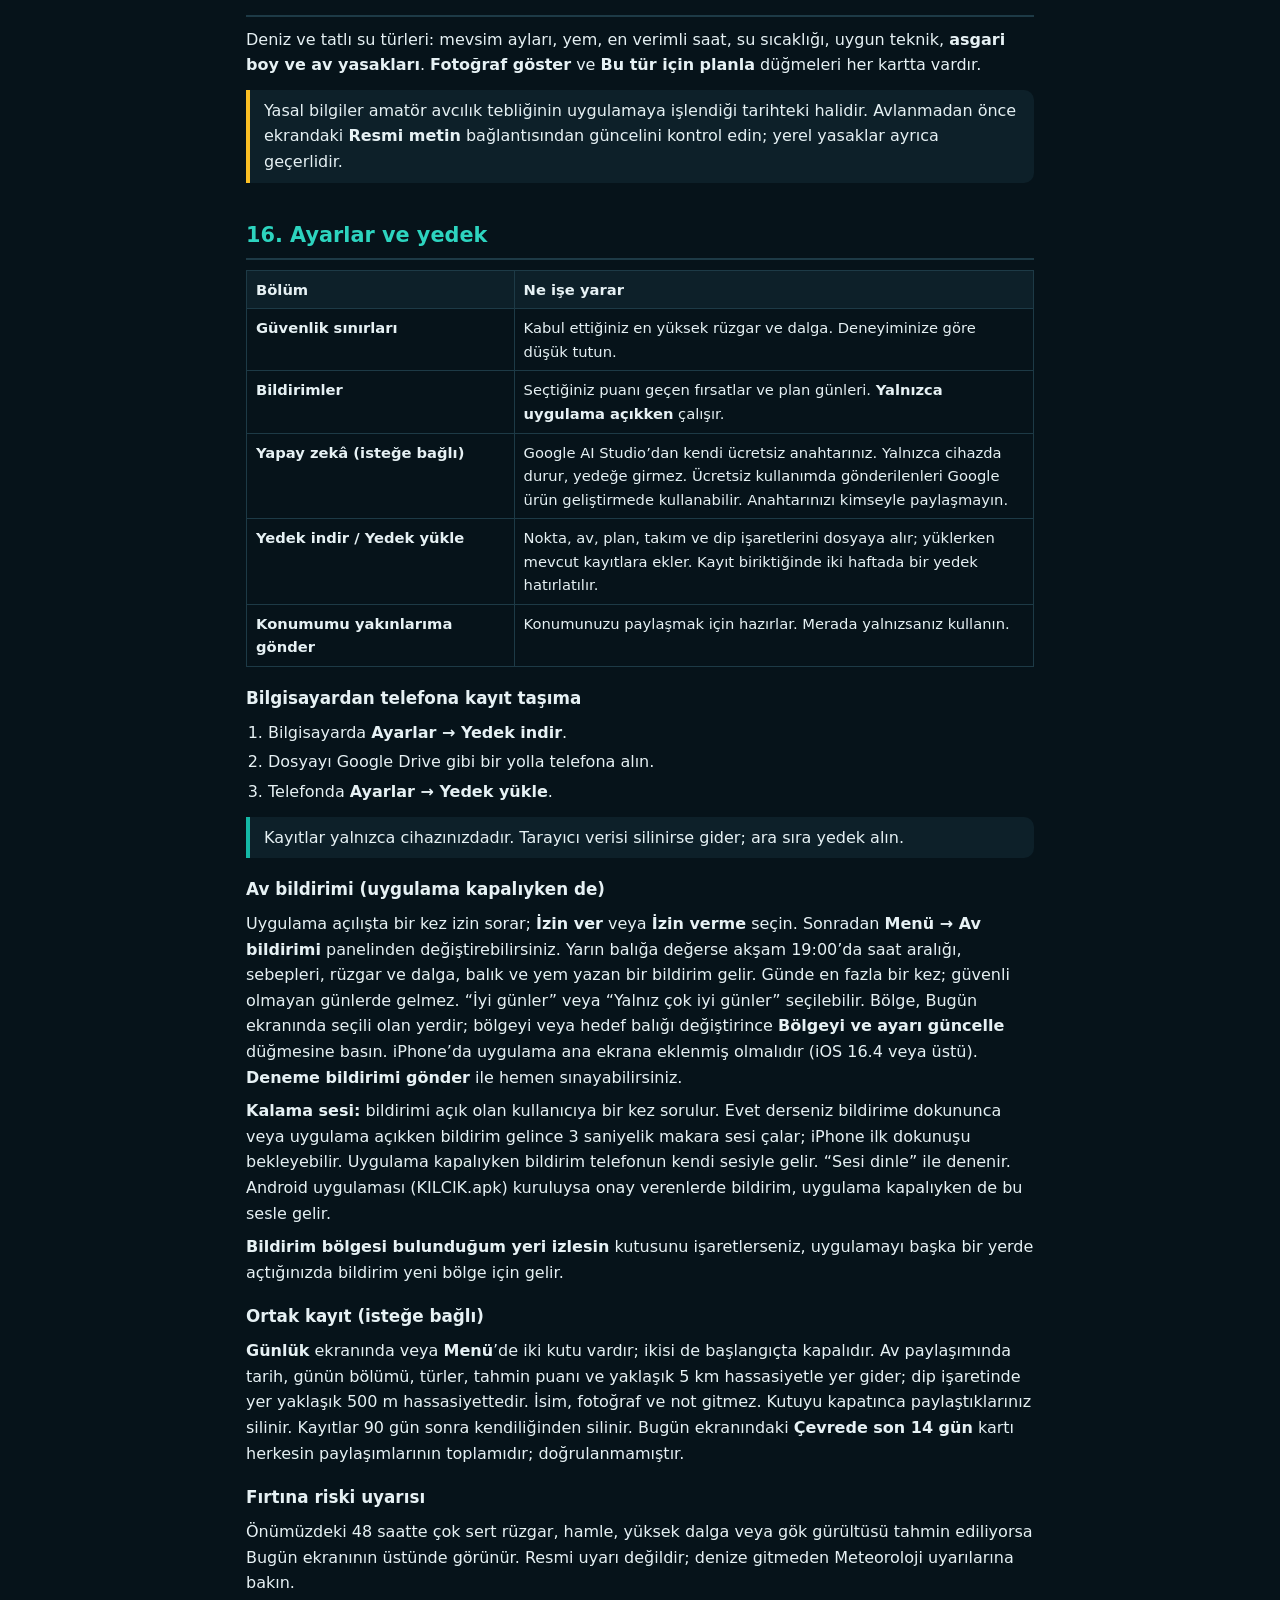
==== commit ea74f21a: "Yayin guncellemesi" ====
--- a/kilavuz.html
+++ b/kilavuz.html
@@ -237,6 +237,12 @@
 </ul>
 <div class="tip">Tahmini geliştirmenin en iyi yolu <b>boş geçen avları da</b> kaydetmektir.</div>
 
+<h3>Av arşivi</h3>
+<p><b>Günlük</b> ekranındaki <b>Av arşivi ve paylaşılanlar</b> düğmesi (veya ☰ Menü → Av arşivi). <b>Benim avlarım</b> sekmesinde Tür, Ay ve Yıl seçerek süzün; ör. “Mırmır + Haziran”. Avlar haritada ve aylara ayrılmış listede görünür; <b>Haritada gör</b> noktayı açar, <b>Beni götür</b> yönlendirir. Önceki yıllarda bu haftaya denk gelen avlarınız “Geçen yıllarda bu hafta” kartında çıkar. Kayıtlar yalnız telefonunuzdadır; <b>yedek alın</b>.</p>
+<h3>Avı haritada paylaşma</h3>
+<p>Varsayılan olarak hiçbir av paylaşılmaz. Av formunda <b>Haritada paylaş</b> bölümünü açıp <b>Yaklaşık yeri paylaş (1 km)</b> veya <b>Tam yeri paylaş</b> seçin; isterseniz görünecek bir ad yazın. Eski bir avı paylaşmak için kaydı <b>Düzenle</b>’yin. “Ava başladım” ile eklenen avlar da sonradan düzenlenerek paylaşılır. Herkes tür, tarih, günün bölümü, boy, adınız ve seçtiğiniz yeri görür; fotoğraf, yem ve not gitmez. Paylaşım 400 gün durur; seçimi <b>Paylaşma</b> yapınca veya avı silince kaldırılır. Listede olmayan tür ve konumsuz av paylaşılamaz.</p>
+<p><b>Paylaşılanlar</b> sekmesi haritadaki bölgenin 50 km çevresini gösterir; haritayı kaydırıp <b>Haritanın ortasını ara</b>’ya basın. Paylaşımlar doğrulanmamıştır. Yanlış veya uygunsuz kaydı <b>Bildir</b>’in: sizin ekranınızdan hemen kalkar, üç farklı kişi bildirirse herkesten gizlenir.</p>
+
 <h2 id="noktalar">13. Noktalarım</h2>
 <ul>
 <li><b>Meralar → Noktalarım</b>. <b>Haritadan ekle</b>, <b>Bağlantıdan ekle</b> veya Bugün, Meralar ve Harita ekranlarındaki kaydet düğmesiyle nokta ekleyin.</li>
@@ -300,7 +306,7 @@
 <tr><td>Balık gözlemleri ve fotoğraflar</td><td>iNaturalist</td></tr>
 <tr><td>Harita görüntüsü, radar, katmanlar</td><td>Esri, OpenSeaMap, RainViewer, Windy</td></tr>
 <tr><td>Klorofil (yalnız bilgisayar)</td><td>NOAA uydu verisi</td></tr></table>
-<p>Av günlüğünüz ve noktalarınız cihazınızda saklanır; kayıtlarınız, siz ortak kayıt kutularını açmadıkça hiçbir sunucuya gönderilmez. Çevredeki ortak özeti göstermek için bölgenizin yaklaşık konumu sunucuya sorulur. Yalnızca <b>av bildirimini açarsanız</b> bildirim sunucusu telefonunuzun bildirim adresini, seçili bölgenin adını ve yaklaşık konumunu, hedef balığı, tekniği ve eşiği saklar; <b>Kapat</b> düğmesi bu kaydı siler. <b>Fırtına nöbeti</b> kurarsanız bildirim adresiniz, yer adı, yaklaşık konum (1 km) ve seçtiğiniz saatler saklanır; saat geçince veya “Nöbeti kapat” ile silinir. Paylaşma ekranıyla gönderdiğiniz dönüş mesajı sunucuya gitmez. <b>Dönmezsem haber ver</b> açarsanız yazdığınız ad, ava çıkarkenki konumunuz, dönüş saati ve varsa bildirim adresiniz saklanır; “Döndüm” deyince hemen, demezseniz dönüş saatinden bir gün sonra silinir. <b>Yakınım için uyarı al</b> açan kişinin bildirim adresi, bırakana kadar (uygulama açılmazsa en fazla bir yıl) saklanır. Konum izni verdiyseniz konumunuz her açılışta okunur. Bir yerin verisi istenirken o yerin veya çevrenizin <b>koordinatı</b> ilgili servise gider. Yapay zekâyı kullanırsanız sorunuz, plan verisi, koordinat veya seçtiğiniz fotoğraf Google’a gönderilir.</p>
+<p>Av günlüğünüz ve noktalarınız cihazınızda saklanır; kayıtlarınız, siz ortak kayıt kutularını açmadıkça hiçbir sunucuya gönderilmez. Çevredeki ortak özeti göstermek için bölgenizin yaklaşık konumu sunucuya sorulur. Yalnızca <b>av bildirimini açarsanız</b> bildirim sunucusu telefonunuzun bildirim adresini, seçili bölgenin adını ve yaklaşık konumunu, hedef balığı, tekniği ve eşiği saklar; <b>Kapat</b> düğmesi bu kaydı siler. <b>Fırtına nöbeti</b> kurarsanız bildirim adresiniz, yer adı, yaklaşık konum (1 km) ve seçtiğiniz saatler saklanır; saat geçince veya “Nöbeti kapat” ile silinir. Paylaşma ekranıyla gönderdiğiniz dönüş mesajı sunucuya gitmez. <b>Dönmezsem haber ver</b> açarsanız yazdığınız ad, ava çıkarkenki konumunuz, dönüş saati ve varsa bildirim adresiniz saklanır; “Döndüm” deyince hemen, demezseniz dönüş saatinden bir gün sonra silinir. <b>Haritada paylaş</b> seçtiğiniz avların türü, tarihi, günün bölümü, boyu, yazdığınız ad ve seçtiğiniz hassasiyetteki yeri 400 gün saklanır ve <b>herkese gösterilir</b>; seçimi kaldırınca silinir. Bir paylaşımı bildirirseniz, aynı kaydı iki kez bildirmemeniz için ağ adresinizin özeti o kayıtla saklanır. <b>Yakınım için uyarı al</b> açan kişinin bildirim adresi, bırakana kadar (uygulama açılmazsa en fazla bir yıl) saklanır. Konum izni verdiyseniz konumunuz her açılışta okunur. Bir yerin verisi istenirken o yerin veya çevrenizin <b>koordinatı</b> ilgili servise gider. Yapay zekâyı kullanırsanız sorunuz, plan verisi, koordinat veya seçtiğiniz fotoğraf Google’a gönderilir.</p>
 
 <h2 id="sorun">19. Sorun giderme</h2>
 <table><tr><th>Sorun</th><th>Çözüm</th></tr>
